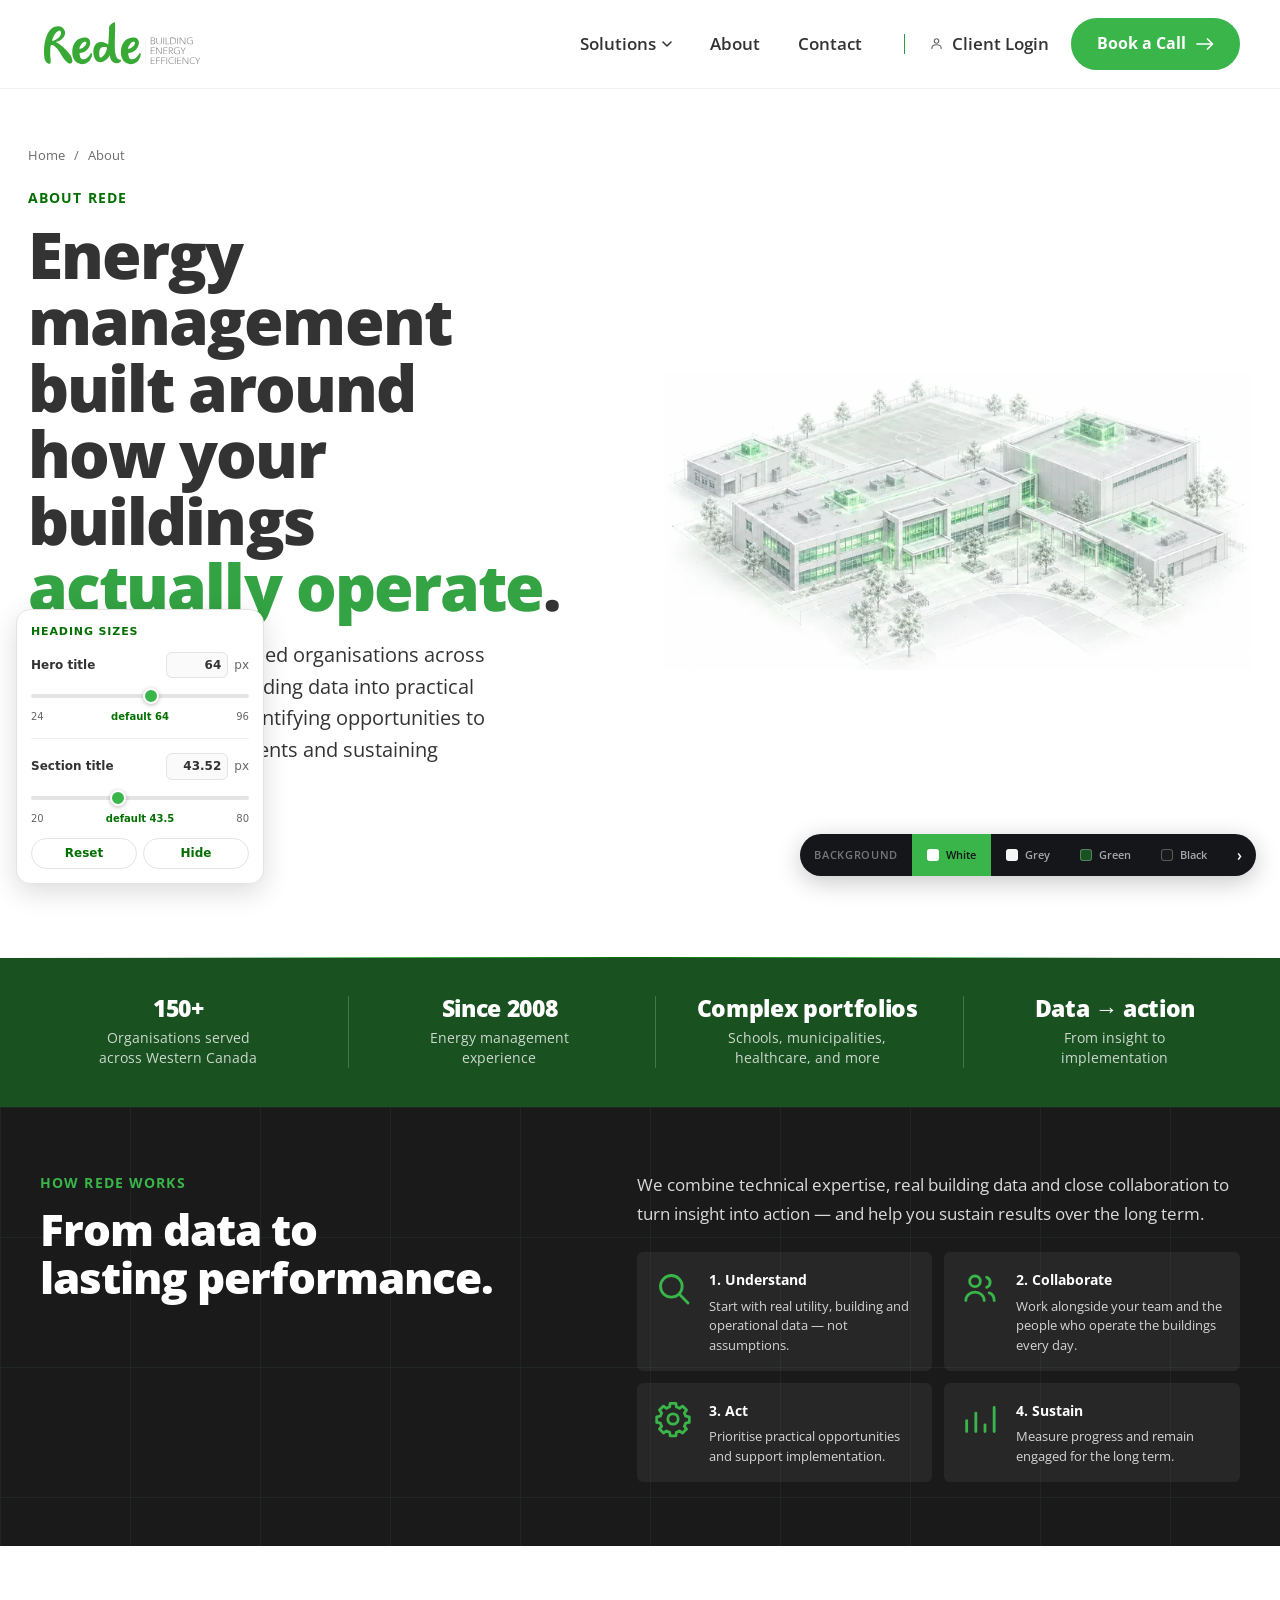
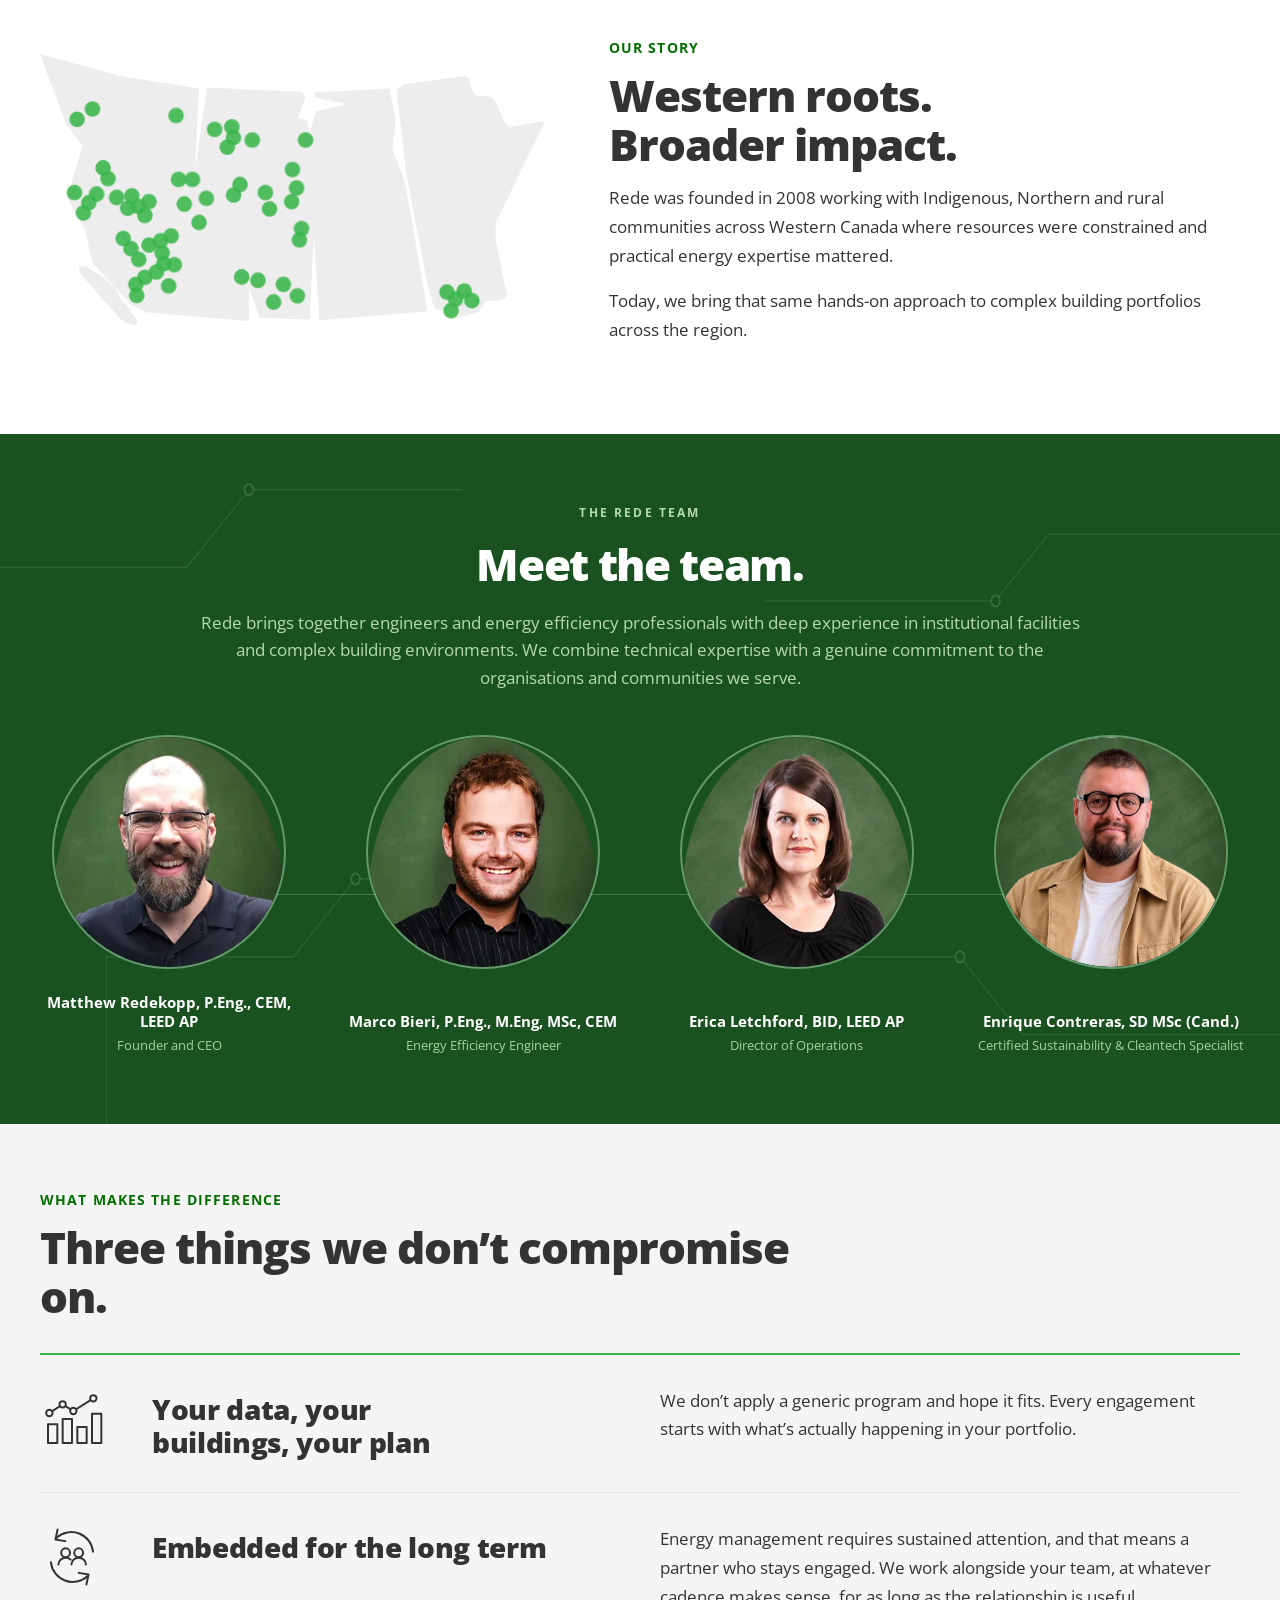
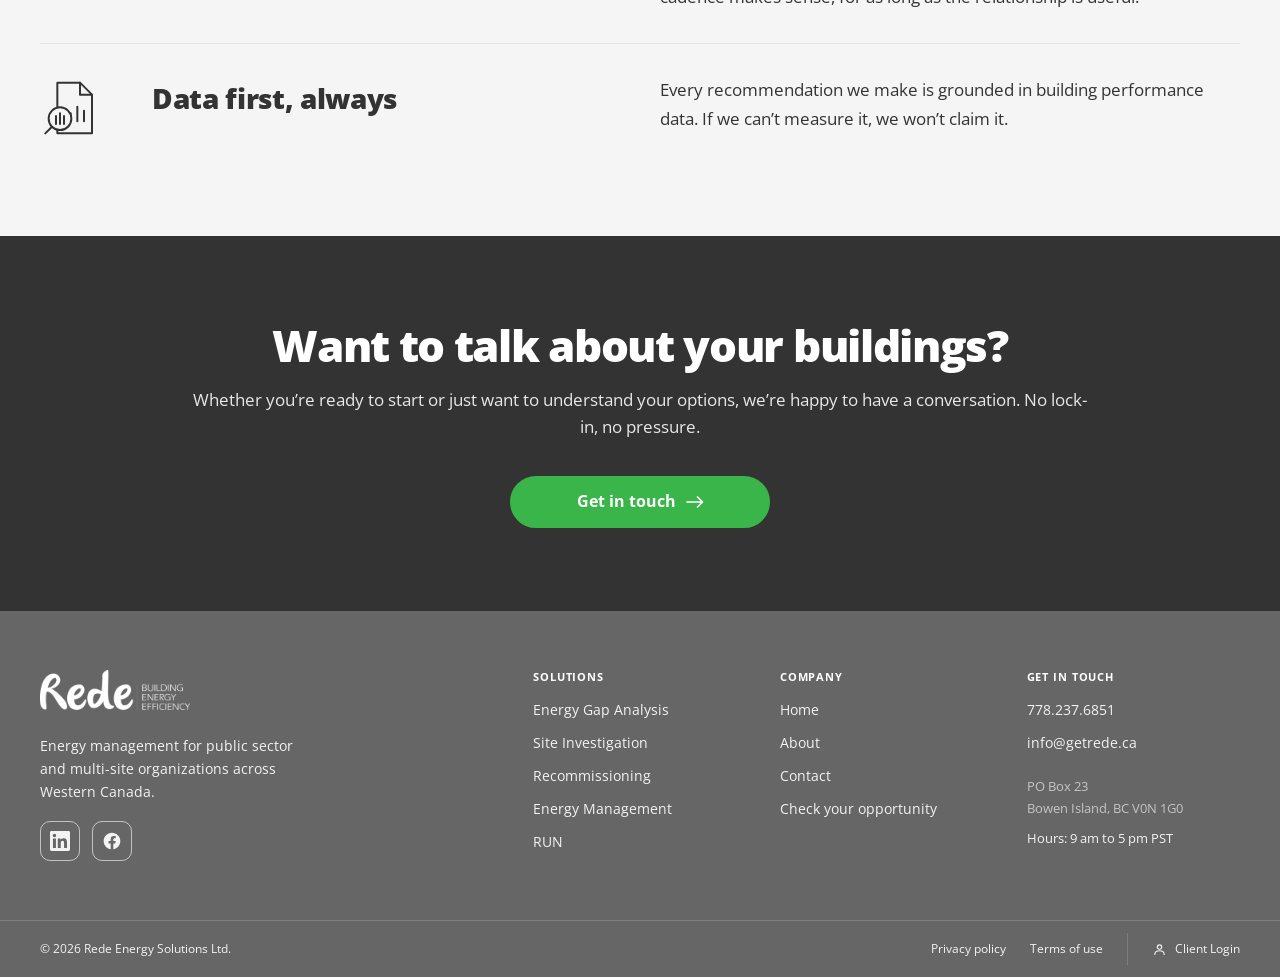
==== about.html @ a6e12513 "About: el copy de "Our story" Al mover la seccion se quedo con el texto viejo, y ahi seguia el lengu" ====
<!DOCTYPE html>
<html lang="en-CA">
<head>
<meta charset="UTF-8">
<meta name="viewport" content="width=device-width, initial-scale=1.0">
<title>About Rede | Rede Energy Solutions</title>
<meta name="description" content="Rede has been reducing building energy costs for public-sector and multi-site organisations across Western Canada since 2008.">

<!-- Maqueta de trabajo interna. No debe indexarse. -->
<meta name="robots" content="noindex, nofollow">

<link rel="preconnect" href="https://fonts.googleapis.com">
<link rel="preconnect" href="https://fonts.gstatic.com" crossorigin>
<link href="https://fonts.googleapis.com/css2?family=Open+Sans:wght@400;600;700;800&display=swap" rel="stylesheet">

<link rel="stylesheet" href="css/tokens.css">
<link rel="stylesheet" href="css/style.css">
<link rel="stylesheet" href="css/d2.css">
<link rel="stylesheet" href="css/d2-variantes.css">
<link rel="stylesheet" href="css/v1.css">
<!-- d2-ega.css: el hero se copia de Energy Gap Analysis y sus reglas
     viven ahi. Sin esta hoja el marcado no tiene un solo estilo. -->
<link rel="stylesheet" href="css/d2-ega.css">
<link rel="stylesheet" href="css/d2-about.css">
<!-- PRUEBA DE FONDO (16/9/2026) -- temporal, se retira al elegir -->
<link rel="stylesheet" href="css/prueba-fondos.css">
<!-- Regulador de tamano de titulares: herramienta de trabajo -->
<link rel="stylesheet" href="css/ajuste-titulos.css">
</head>
<body class="d2">

<header class="header" id="header">
  <div class="header__inner">

    <a href="index.html" class="header__logo" aria-label="Rede Energy Solutions, home">
      <img src="assets/Rede-logo.svg" alt="Rede, Building Energy Efficiency" width="360" height="108">
    </a>

    <nav class="nav" aria-label="Main">
      <ul class="nav__list">
        <li class="nav__item nav__item--has-drop">
          <button class="nav__link nav__toggle" aria-expanded="false" aria-controls="drop-solutions">
            Solutions
            <svg class="nav__caret" width="10" height="6" viewBox="0 0 10 6" aria-hidden="true">
              <path d="M1 1l4 4 4-4" fill="none" stroke="currentColor" stroke-width="1.6" stroke-linecap="round" stroke-linejoin="round"></path>
            </svg>
          </button>
          <div class="nav__drop" id="drop-solutions" hidden="">

            <ul class="nav__drop__lista">
              <li>
                <a href="energy-gap-analysis.html" data-mega-img="assets/img/banners/senal-1.jpg" data-mega-cif="9.5%" data-mega-txt="average historical cost reduction for schools.">
                  <span class="nav__drop__icono" aria-hidden="true">
                    <!-- Lupa sobre grafico: el diagnostico -->
                    <svg width="22" height="22" viewBox="0 0 24 24" fill="none">
                      <circle cx="10.5" cy="10.5" r="6.5" stroke="currentColor" stroke-width="1.8"></circle>
                      <path d="M15.5 15.5L21 21" stroke="currentColor" stroke-width="1.8" stroke-linecap="round"></path>
                      <path d="M8 11.5v2M10.5 8.5v5M13 10v3.5" stroke="currentColor" stroke-width="1.6" stroke-linecap="round"></path>
                    </svg>
                  </span>
                  <span>Energy Gap Analysis<small>Affordable one-time diagnostic</small></span>
                </a>
              </li>

              <li>
                <a href="run.html" data-mega-img="assets/img/banners/consumo-descendente.jpg" data-mega-cif="$2.94M" data-mega-txt="identified for one Western Canadian school district.">
                  <span class="nav__drop__icono" aria-hidden="true">
                    <!-- Panel de control: la plataforma -->
                    <svg width="22" height="22" viewBox="0 0 24 24" fill="none">
                      <rect x="3" y="4" width="18" height="16" rx="2" stroke="currentColor" stroke-width="1.8"></rect>
                      <path d="M3 9h18" stroke="currentColor" stroke-width="1.8"></path>
                      <path d="M7 13v3M11 12v4M15 14v2" stroke="currentColor" stroke-width="1.8" stroke-linecap="round"></path>
                    </svg>
                  </span>
                  <span>RUN<small>Utility management platform</small></span>
                </a>
              </li>

              <li>
                <a href="recommissioning.html" data-mega-img="assets/img/banners/esquema-mecanico.jpg" data-mega-cif="1.8 yrs" data-mega-txt="average simple payback across school projects.">
                  <span class="nav__drop__icono" aria-hidden="true">
                    <!-- Llave inglesa: el ajuste de la instalacion.
                         Un solo trazo cerrado: boca abierta arriba y mango en
                         diagonal. El anterior llevaba un fragmento suelto que
                         se leia como un trazo roto. -->
                    <svg width="22" height="22" viewBox="0 0 24 24" fill="none">
                      <path d="M15.6 3.4a5 5 0 00-4.9 8.3l-6.4 6.4a1.9 1.9 0 002.6 2.6l6.4-6.4a5 5 0 008.3-4.9l-3.1 3.1-3.4-.6-.6-3.4 3.1-3.1z" stroke="currentColor" stroke-width="1.7" stroke-linejoin="round"></path>
                    </svg>
                  </span>
                  <span>Recommissioning<small>Project-based service</small></span>
                </a>
              </li>

              <li>
                <a href="energy-management.html" data-mega-img="assets/img/banners/senal-3.jpg" data-mega-cif="2008" data-mega-txt="working with public sector portfolios since.">
                  <span class="nav__drop__icono" aria-hidden="true">
                    <!-- Ciclo continuo: el programa que no termina.
                         Puntas en V tangentes al arco. Las anteriores eran
                         escuadras y no se leian como flecha. -->
                    <svg width="22" height="22" viewBox="0 0 24 24" fill="none">
                      <path d="M20.5 12a8.5 8.5 0 01-14.6 5.9" stroke="currentColor" stroke-width="1.7" stroke-linecap="round"></path>
                      <path d="M3.5 12a8.5 8.5 0 0114.6-5.9" stroke="currentColor" stroke-width="1.7" stroke-linecap="round"></path>
                      <path d="M9.4 18.4L5.9 17.9l-.5 3.5" stroke="currentColor" stroke-width="1.7" stroke-linecap="round" stroke-linejoin="round"></path>
                      <path d="M14.6 5.6l3.5.5.5-3.5" stroke="currentColor" stroke-width="1.7" stroke-linecap="round" stroke-linejoin="round"></path>
                    </svg>
                  </span>
                  <span>Energy Management<small>Full-service program</small></span>
                </a>
              </li>
            </ul>

            <!-- El destacado: en la referencia es una imagen suelta. Aqui la
                 imagen va de fondo y encima el dato que Rede tiene que contar. -->
            <div class="nav__drop__destacado">
              <picture><source srcset="assets/img/banners/esquema-mecanico.webp" type="image/webp"><img src="assets/img/banners/esquema-mecanico.jpg" alt="" aria-hidden="true" decoding="async" data-mega-destino=""></picture>
              <p class="nav__drop__cifra" data-mega-cifra="">$2.94M</p>
              <p class="nav__drop__texto" data-mega-texto="">
                identified for one Western Canadian school district.
              </p>
              <a href="index.html#calculator" class="nav__drop__enlace">
                Check your opportunity
                <svg width="18" height="12" viewBox="0 0 18 12" aria-hidden="true">
                  <path d="M11.5 1L16.5 6L11.5 11M16 6H1" fill="none" stroke="currentColor" stroke-width="1.8" stroke-linecap="round" stroke-linejoin="round"></path>
                </svg>
              </a>
            </div>

          </div>
        </li>
        <li class="nav__item"><a class="nav__link" href="about.html">About</a></li>
        <li class="nav__item"><a class="nav__link" href="contact.html">Contact</a></li>
      </ul>
    </nav>

    <div class="header__actions">
      <a href="client-login.html" class="d2-btn d2-btn--linea header__login-btn">
        <svg width="15" height="15" viewBox="0 0 24 24" fill="none" aria-hidden="true">
          <circle cx="12" cy="8" r="3.5" stroke="currentColor" stroke-width="1.8"></circle>
          <path d="M4.5 20c0-3.6 3.4-6 7.5-6s7.5 2.4 7.5 6" stroke="currentColor" stroke-width="1.8" stroke-linecap="round"></path>
        </svg>
        Client Login
      </a>
      <a href="contact.html" class="d2-btn d2-btn--solido">
        Book a Call
        <svg width="18" height="12" viewBox="0 0 18 12" aria-hidden="true">
          <path d="M11.5 1L16.5 6L11.5 11M16 6H1" fill="none" stroke="currentColor" stroke-width="1.7" stroke-linecap="round" stroke-linejoin="round"></path>
        </svg>
      </a>
    </div>

    <button class="burger" aria-label="Open menu" aria-expanded="false" aria-controls="mobile-menu">
      <span></span><span></span><span></span>
    </button>
  </div>

    <!-- El velo: atenua la pagina y es la zona de cierre al tocar fuera. -->
  <div class="menu-velo" id="menu-velo" hidden=""></div>

  <div class="mobile-menu" id="mobile-menu" hidden=""><div class="mobile-menu__cabecera"><a href="index.html" class="mobile-menu__logo" aria-label="Rede Energy Solutions, home">
      <img src="assets/Rede-logo.svg" alt="Rede, Building Energy Efficiency" width="360" height="108">
    </a><button type="button" class="mobile-menu__cerrar" aria-label="Close menu"><svg width="20" height="20" viewBox="0 0 24 24" fill="none" aria-hidden="true"><path d="M5 5l14 14M19 5L5 19" stroke="currentColor" stroke-width="1.9" stroke-linecap="round"></path></svg></button></div>

    <!-- El panel tapa el header entero, asi que la marca se repite aqui: sin
         ella el menu abierto no dice de quien es. -->
    

    <nav aria-label="Mobile">

      <p class="mobile-menu__rotulo">Solutions</p>
      <div class="mobile-menu__sub">
        <a href="energy-gap-analysis.html">
          <span class="mobile-menu__icono" aria-hidden="true">
            <svg width="22" height="22" viewBox="0 0 24 24" fill="none">
              <circle cx="10.5" cy="10.5" r="6.5" stroke="currentColor" stroke-width="1.8"></circle>
              <path d="M15.5 15.5L21 21" stroke="currentColor" stroke-width="1.8" stroke-linecap="round"></path>
              <path d="M8 11.5v2M10.5 8.5v5M13 10v3.5" stroke="currentColor" stroke-width="1.6" stroke-linecap="round"></path>
              </svg>
          </span>
          <span>Energy Gap Analysis<small>Affordable one-time diagnostic</small></span>
        </a>
        <a href="run.html">
          <span class="mobile-menu__icono" aria-hidden="true">
            <svg width="22" height="22" viewBox="0 0 24 24" fill="none">
              <rect x="3" y="4" width="18" height="16" rx="2" stroke="currentColor" stroke-width="1.8"></rect>
              <path d="M3 9h18" stroke="currentColor" stroke-width="1.8"></path>
              <path d="M7 13v3M11 12v4M15 14v2" stroke="currentColor" stroke-width="1.8" stroke-linecap="round"></path>
              </svg>
          </span>
          <span>RUN<small>Utility management platform</small></span>
        </a>
        <a href="recommissioning.html">
          <span class="mobile-menu__icono" aria-hidden="true">
            <svg width="22" height="22" viewBox="0 0 24 24" fill="none">
              <path d="M15.6 3.4a5 5 0 00-4.9 8.3l-6.4 6.4a1.9 1.9 0 002.6 2.6l6.4-6.4a5 5 0 008.3-4.9l-3.1 3.1-3.4-.6-.6-3.4 3.1-3.1z" stroke="currentColor" stroke-width="1.7" stroke-linejoin="round"></path>
              </svg>
          </span>
          <span>Recommissioning<small>Project-based service</small></span>
        </a>
        <a href="energy-management.html">
          <span class="mobile-menu__icono" aria-hidden="true">
            <svg width="22" height="22" viewBox="0 0 24 24" fill="none">
              <path d="M20.5 12a8.5 8.5 0 01-14.6 5.9" stroke="currentColor" stroke-width="1.7" stroke-linecap="round"></path>
              <path d="M3.5 12a8.5 8.5 0 0114.6-5.9" stroke="currentColor" stroke-width="1.7" stroke-linecap="round"></path>
              <path d="M9.4 18.4L5.9 17.9l-.5 3.5" stroke="currentColor" stroke-width="1.7" stroke-linecap="round" stroke-linejoin="round"></path>
              <path d="M14.6 5.6l3.5.5.5-3.5" stroke="currentColor" stroke-width="1.7" stroke-linecap="round" stroke-linejoin="round"></path>
              </svg>
          </span>
          <span>Energy Management<small>Full-service program</small></span>
        </a>
      </div>

      <a href="about.html" class="mobile-menu__raiz">About</a>
      <a href="contact.html" class="mobile-menu__raiz">Contact</a>
      <a href="client-login.html" class="mobile-menu__raiz">Client Login</a>
    </nav>

    <a href="contact.html" class="btn btn--primary btn--block">Book a Call</a>
  </div>
</header>
<main id="contenido">
<section class="d2-ega-hero ab-hero d2-entra" data-comp-rol="hero" aria-labelledby="ab-hero-t">
    <div class="d2-ega-hero__inner">

      <div class="d2-ega-hero__copy">
        <!-- Migas: Home y no Solutions, porque About no es una solucion.
             Mismo marcado que las cuatro paginas de solucion, para que
             el usuario encuentre el rastro en el mismo sitio en todas.

             El ultimo escalon es <span aria-current="page"> y no un
             enlace: enlazar a la pagina en la que ya estas no lleva a
             ninguna parte y un lector de pantalla lo anuncia igual. -->
        <nav class="d2-ega-hero__migas" aria-label="Breadcrumb">
          <a href="index.html">Home</a>
          <span aria-hidden="true">/</span>
          <span aria-current="page">About</span>
        </nav>

        <p class="eyebrow">About Rede</p>
        <h1 class="d2-ega-hero__titulo" id="ab-hero-t">
            Energy management built around how your buildings
            <span class="acento">actually operate</span>.
          </h1>
          <p class="d2-ega-hero__lead">
            Since 2008, Rede has helped organisations across Western Canada turn
            building data into practical energy action &mdash; from identifying
            opportunities to implementing improvements and sustaining performance.
          </p>

          <!-- Los tres datos, y de donde sale cada uno (15/9/2026)

               150+ organisations . bio de Matthew en el copy oficial, y
                                    tambien en getrede.ca: "over 150
                                    schools and organizations".
               59 communities ..... contados sobre el mapa "Our
                                    Communities" del propio cliente, el
                                    mismo que se replica mas abajo.
               Across Canada ...... sustituye a "Western Canada", que
                                    acotaba de mas: el sitio ya nombra BC,
                                    Alberta, Saskatchewan, Manitoba y Yukon.

               EL 2008 SE FUE DE AQUI: repetia el titular de al lado
               --"We've been doing this since 2008"--, que ya lo dice con
               mas fuerza. Dos veces el mismo numero en la misma pantalla
               resta en vez de sumar.

               Nada inventado: "400 buildings" se busco el 15/9/2026 en el
               copy del cliente, en getrede.ca y en getrede.ca/about, y no
               aparece en ninguno de los tres.

               Van aqui porque el hero se veia vacio con solo dos lineas, y
               porque las firmas canadienses que sirven de referencia ponen
               ano de fundacion y tamano en el primer parrafo. -->
          <div class="d2-ega-hero__acciones">
            <a class="d2-btn d2-btn--solido" href="contact.html">
              Talk to our team
              <svg width="18" height="12" viewBox="0 0 18 12" aria-hidden="true">
                <path d="M11.5 1L16.5 6L11.5 11M16 6H1" fill="none" stroke="currentColor"
                      stroke-width="1.7" stroke-linecap="round" stroke-linejoin="round"/></svg>
            </a>
          </div>

        

        
      </div>

      <div class="d2-ega-hero__arte">
        <picture>
          <!-- EL CAMPUS, EN DOS TAMANOS

               Sustituye a la isometrica generica que estaba aqui, que
               ademas es la misma que usa Energy Gap Analysis. Esta es un
               campus escolar, que es de lo que habla el copy.

               Dos versiones porque lo util cambia con el ancho:

                 escritorio  1209px, el mismo ancho que la imagen que
                             sustituye, asi la maqueta no se mueve.

                 movil       760px, y la escena ENTERA, no un recorte:
                             aqui el conjunto es el mensaje --un campus,
                             no un edificio-- y ampliar un trozo lo
                             perderia. Pesa 33 KB en vez de 85.

               El <img> lleva la de movil, que es el respaldo si el
               navegador no entiende <picture>: mejor caer en la ligera.

               Recortada del original, que traia 159px de blanco arriba y
               185 abajo: quitandolos el edificio ocupa el mismo hueco a
               mayor tamano. -->
          <source media="(min-width: 901px)"
                  srcset="assets/img/about/about-campus.webp"
                  width="1209" height="613">
          <img src="assets/img/about/about-campus-movil.webp"
               alt="Isometric view of a school campus: several buildings with mechanical rooms, rooftop units and lit interiors highlighted in green."
               width="760" height="385" decoding="async">
        </picture>
      </div>

    </div>
  </section>

  <!-- ==========================================================================
       LA BANDA DE DATOS, FUERA DEL HERO (11/10/2026)

       Antes eran tres datos dentro de la columna de texto, en letra
       pequena y compitiendo con el lead. El wireframe del cliente los
       saca a una banda propia a todo el ancho, con cuatro columnas.

       Cambia tambien QUE dice. El brief: "Multi-site portfolios no es
       realmente una especialidad". Los cuatro nuevos son capacidad,
       trayectoria, alcance y metodo.
       ========================================================================== -->
  <section class="ab-datos" aria-label="Rede in numbers">
    <div class="ab-datos__inner">
      <div class="ab-dato">
        <p class="ab-dato__cifra">150+</p>
        <p class="ab-dato__eti">Organisations served<br>across Western Canada</p>
      </div>
      <div class="ab-dato">
        <p class="ab-dato__cifra">Since 2008</p>
        <p class="ab-dato__eti">Energy management<br>experience</p>
      </div>
      <div class="ab-dato">
        <p class="ab-dato__cifra">Complex portfolios</p>
        <p class="ab-dato__eti">Schools, municipalities,<br>healthcare, and more</p>
      </div>
      <div class="ab-dato">
        <p class="ab-dato__cifra">Data &rarr; action</p>
        <p class="ab-dato__eti">From insight to<br>implementation</p>
      </div>
    </div>
  </section>

<!-- ==========================================================================
     MORE THAN ENGINEERS

     Seccion propia y no fundida con el equipo: el copy del cliente las trae
     separadas, y hacen cosas distintas. Esta dice QUE SOMOS; la del equipo
     dice QUIENES SOMOS.

     Los cuatro oficios van en lista y no en el parrafo: el copy dice
     "somos ingenieros, pero no solo eso", y una lista lo ENSENA en vez de
     repetirlo.
     ========================================================================== -->
<section class="ab-mas d2-entra" aria-labelledby="ab-mas-t">
  <div class="ab-mas__inner">

    <div>
      <p class="eyebrow">How Rede works</p>
      <h2 class="ab-mas__titulo" id="ab-mas-t">From data to lasting performance.</h2>
    </div>

    <div class="ab-mas__texto">
      <p>
        We combine technical expertise, real building data and close collaboration
        to turn insight into action &mdash; and help you sustain results over the
        long term.
      </p>

      <ul class="ab-oficios ab-oficios--pasos">
        <li>
          <svg width="40" height="40" viewBox="0 0 24 24" fill="none" aria-hidden="true">
            <circle cx="11" cy="11" r="6.5" stroke="currentColor" stroke-width="1.7"/><path d="M15.8 15.8L21 21" stroke="currentColor" stroke-width="1.7" stroke-linecap="round"/>
          </svg>
          <span class="ab-paso__cuerpo">
            <span class="ab-paso__nombre">1. Understand</span>
            <span class="ab-paso__desc">Start with real utility, building and operational data &mdash; not assumptions.</span>
          </span>
        </li>
        <li>
          <svg width="40" height="40" viewBox="0 0 24 24" fill="none" aria-hidden="true">
            <circle cx="9" cy="8" r="3.2" stroke="currentColor" stroke-width="1.7"/><path d="M3.5 19.5c0-3 2.5-5 5.5-5s5.5 2 5.5 5" stroke="currentColor" stroke-width="1.7" stroke-linecap="round"/><path d="M16 5.6a3.2 3.2 0 0 1 0 6M17.5 14.9c1.9.6 3 2.4 3 4.6" stroke="currentColor" stroke-width="1.7" stroke-linecap="round"/>
          </svg>
          <span class="ab-paso__cuerpo">
            <span class="ab-paso__nombre">2. Collaborate</span>
            <span class="ab-paso__desc">Work alongside your team and the people who operate the buildings every day.</span>
          </span>
        </li>
        <li>
          <svg width="40" height="40" viewBox="0 0 24 24" fill="none" aria-hidden="true">
            <path d="M10.3 2.6h3.4l.35 2.2a7.6 7.6 0 0 1 1.85.77l1.8-1.3 2.4 2.4-1.3 1.8c.33.58.59 1.2.77 1.85l2.2.35v3.4l-2.2.35a7.6 7.6 0 0 1-.77 1.85l1.3 1.8-2.4 2.4-1.8-1.3a7.6 7.6 0 0 1-1.85.77l-.35 2.2h-3.4l-.35-2.2a7.6 7.6 0 0 1-1.85-.77l-1.8 1.3-2.4-2.4 1.3-1.8a7.6 7.6 0 0 1-.77-1.85l-2.2-.35v-3.4l2.2-.35c.18-.65.44-1.27.77-1.85l-1.3-1.8 2.4-2.4 1.8 1.3c.58-.33 1.2-.59 1.85-.77l.35-2.2z" stroke="currentColor" stroke-width="1.7" stroke-linejoin="round"/><circle cx="12" cy="12" r="3.1" stroke="currentColor" stroke-width="1.7"/>
          </svg>
          <span class="ab-paso__cuerpo">
            <span class="ab-paso__nombre">3. Act</span>
            <span class="ab-paso__desc">Prioritise practical opportunities and support implementation.</span>
          </span>
        </li>
        <li>
          <svg width="40" height="40" viewBox="0 0 24 24" fill="none" aria-hidden="true">
            <path d="M4 19.5V13M9.5 19.5V8.5M15 19.5v-4M20.5 19.5V5" stroke="currentColor" stroke-width="1.7" stroke-linecap="round"/>
          </svg>
          <span class="ab-paso__cuerpo">
            <span class="ab-paso__nombre">4. Sustain</span>
            <span class="ab-paso__desc">Measure progress and remain engaged for the long term.</span>
          </span>
        </li>
      </ul>
    </div>

  </div>
</section>

<!-- WHO WE ARE

     El mapa a la izquierda y el texto a la derecha. Se probaron las dos
     orientaciones --esta y la inversa-- y el cliente eligio esta el
     16/9/2026. La otra se retiro.

     La clase --espejo se conserva: es la que invierte el orden de las dos
     columnas y la que lleva el reparto 1fr / 1.25fr, mas ancho para el
     texto que para el mapa. -->
<section class="ab-origen ab-origen--espejo d2-entra" aria-labelledby="ab-origen-esp-t">
  <div class="ab-origen__inner">

    <div class="ab-origen__texto">
      <p class="eyebrow">Our story</p>
      <h2 class="ab-origen__titulo" id="ab-origen-esp-t">Western roots. Broader impact.</h2>
      <p>
        Rede was founded in 2008 working with Indigenous, Northern and rural
        communities across Western Canada where resources were constrained and
        practical energy expertise mattered.
      </p>
      <p>
        Today, we bring that same hands-on approach to complex building portfolios
        across the region.
      </p>
    </div>

    <div class="ab-origen__arte">
      <!-- EL MAPA DE COMUNIDADES

           Replica del mapa "Our Communities" del cliente: las mismas tres
           siluetas y los mismos 59 emplazamientos, medidos sobre su imagen
           --no colocados a ojo ni inventados--.

           COMO SE SACARON LOS PUNTOS

           Se detecto el verde de la imagen y se separaron los discos
           pegados por transformada de distancia. El control es el area:
           59 puntos explican la mancha verde, y eso es lo que hay. Donde
           dos circulos se solapan casi por completo la referencia tampoco
           deja distinguirlos, asi que ahi el numero es el del original.

           NO LLEVAN NOMBRE A PROPOSITO

           El cliente no ha pasado la lista de comunidades. Poner topónimos
           inventados junto a una silueta real haria pasar por dato algo
           que no lo es, asi que los puntos son posiciones y nada mas.

           SIN HOVER, COMO SE PIDIO

           No hay tarjeta ni tooltip: los puntos solo laten. El pulso va
           escalonado de oeste a este --el orden en que Rede crecio-- y
           cada uno lleva su propio factor de velocidad, para que respire
           en vez de parpadear a compas.

           aria-hidden y no role="img": al lado vive el texto que cuenta lo
           mismo, y un lector de pantalla no gana nada oyendo "59 puntos". -->
      <svg class="ab-mapa" viewBox="0 0 1000 539" fill="none" aria-hidden="true">
        <path class="ab-mapa__tierra" d="M0.0 0.0L51.9 139.6L84.4 181.8L53.6 284.1L89.3 349.0L103.9 414.0L180.2 496.8L211.0 511.4L414.0 529.2L414.0 462.7L435.1 522.7L534.1 526.0L542.2 360.4L553.6 527.6L767.9 509.7L722.4 251.6L698.1 188.3L704.5 128.2L691.6 68.2L545.5 76.3L543.8 86.0L608.8 99.0L547.1 113.6L534.1 154.2L529.2 131.5L511.4 125.0L526.0 86.0L517.9 74.7L331.2 66.6L306.8 230.5L314.9 68.2L159.1 43.8Z"/>
        <path class="ab-mapa__tierra" d="M840.9 43.8L720.8 60.1L706.2 71.4L725.6 238.6L769.5 465.9L780.8 501.6L790.6 508.1L798.7 506.5L808.4 521.1L821.4 524.4L868.5 511.4L883.1 490.3L915.6 487.0L925.3 478.9L902.6 368.5L902.6 334.4L998.4 138.0L996.8 133.1L930.2 144.5L920.5 134.7L901.0 92.5L891.2 84.4L865.3 82.8L855.5 71.4L849.0 47.1Z"/>
        <path class="ab-mapa__tierra" d="M77.9 420.5L77.9 431.8L86.0 441.6L86.0 443.2L97.4 454.5L97.4 456.2L108.8 467.5L108.8 469.2L120.1 480.5L120.1 482.1L131.5 493.5L131.5 495.1L151.0 514.6L151.0 516.2L164.0 529.2L165.6 529.2L168.8 532.5L173.7 532.5L185.1 537.3L189.9 537.3L193.2 532.5L191.6 526.0L188.3 522.7L185.1 516.2L178.6 509.7L178.6 506.5L170.5 496.8L170.5 495.1L157.5 482.1L154.2 475.6L154.2 472.4L151.0 469.2L149.4 464.3L125.0 441.6L120.1 439.9L112.0 433.4L107.1 431.8L90.9 420.5Z"/>
      <circle class="ab-mapa__sitio" cx="241.9" cy="393.7" r="15.4" style="--i:23;--f:1.01"/>
      <circle class="ab-mapa__sitio" cx="194.8" cy="301.9" r="15.4" style="--i:15;--f:0.93"/>
      <circle class="ab-mapa__sitio" cx="823.1" cy="485.4" r="15.4" style="--i:56;--f:1.18"/>
      <circle class="ab-mapa__sitio" cx="112.0" cy="277.6" r="15.4" style="--i:5;--f:0.89"/>
      <circle class="ab-mapa__sitio" cx="274.4" cy="248.4" r="15.4" style="--i:29;--f:1.12"/>
      <circle class="ab-mapa__sitio" cx="301.9" cy="248.4" r="15.4" style="--i:31;--f:1.03"/>
      <circle class="ab-mapa__sitio" cx="383.1" cy="165.6" r="15.4" style="--i:37;--f:0.88"/>
      <circle class="ab-mapa__sitio" cx="207.8" cy="442.4" r="15.4" style="--i:18;--f:1.10"/>
      <circle class="ab-mapa__sitio" cx="191.6" cy="478.1" r="15.4" style="--i:14;--f:0.87"/>
      <circle class="ab-mapa__sitio" cx="134.7" cy="246.8" r="15.4" style="--i:7;--f:1.07"/>
      <circle class="ab-mapa__sitio" cx="420.5" cy="170.5" r="15.4" style="--i:41;--f:0.88"/>
      <circle class="ab-mapa__sitio" cx="508.1" cy="265.4" r="15.4" style="--i:49;--f:0.90"/>
      <circle class="ab-mapa__sitio" cx="181.8" cy="280.8" r="15.4" style="--i:12;--f:1.06"/>
      <circle class="ab-mapa__sitio" cx="329.5" cy="285.7" r="15.4" style="--i:33;--f:1.26"/>
      <circle class="ab-mapa__sitio" cx="517.9" cy="345.8" r="15.4" style="--i:52;--f:0.91"/>
      <circle class="ab-mapa__sitio" cx="215.9" cy="378.2" r="15.4" style="--i:20;--f:0.96"/>
      <circle class="ab-mapa__sitio" cx="266.2" cy="417.2" r="15.4" style="--i:27;--f:1.16"/>
      <circle class="ab-mapa__sitio" cx="399.4" cy="441.6" r="15.4" style="--i:40;--f:1.32"/>
      <circle class="ab-mapa__sitio" cx="269.5" cy="121.8" r="15.4" style="--i:28;--f:1.14"/>
      <circle class="ab-mapa__sitio" cx="345.8" cy="149.4" r="15.4" style="--i:34;--f:1.05"/>
      <circle class="ab-mapa__sitio" cx="125.0" cy="225.6" r="15.4" style="--i:6;--f:1.34"/>
      <circle class="ab-mapa__sitio" cx="446.4" cy="274.4" r="15.4" style="--i:43;--f:0.87"/>
      <circle class="ab-mapa__sitio" cx="383.4" cy="279.2" r="15.4" style="--i:38;--f:1.28"/>
      <circle class="ab-mapa__sitio" cx="164.8" cy="365.3" r="15.4" style="--i:9;--f:0.99"/>
      <circle class="ab-mapa__sitio" cx="431.8" cy="448.1" r="15.4" style="--i:42;--f:0.92"/>
      <circle class="ab-mapa__sitio" cx="254.9" cy="459.4" r="15.4" style="--i:25;--f:0.91"/>
      <circle class="ab-mapa__sitio" cx="73.5" cy="129.4" r="15.4" style="--i:1;--f:1.00"/>
      <circle class="ab-mapa__sitio" cx="500.0" cy="228.9" r="15.4" style="--i:48;--f:1.26"/>
      <circle class="ab-mapa__sitio" cx="68.2" cy="274.4" r="15.4" style="--i:0;--f:0.94"/>
      <circle class="ab-mapa__sitio" cx="285.7" cy="297.1" r="15.4" style="--i:30;--f:1.14"/>
      <circle class="ab-mapa__sitio" cx="454.5" cy="306.8" r="15.4" style="--i:44;--f:1.17"/>
      <circle class="ab-mapa__sitio" cx="86.0" cy="314.9" r="15.4" style="--i:2;--f:1.04"/>
      <circle class="ab-mapa__sitio" cx="314.9" cy="333.6" r="15.4" style="--i:32;--f:1.12"/>
      <circle class="ab-mapa__sitio" cx="195.6" cy="406.7" r="15.4" style="--i:16;--f:0.88"/>
      <circle class="ab-mapa__sitio" cx="482.1" cy="456.2" r="15.4" style="--i:46;--f:0.88"/>
      <circle class="ab-mapa__sitio" cx="462.7" cy="491.1" r="15.4" style="--i:45;--f:0.95"/>
      <circle class="ab-mapa__sitio" cx="103.9" cy="108.8" r="15.4" style="--i:4;--f:1.19"/>
      <circle class="ab-mapa__sitio" cx="526.0" cy="170.5" r="15.4" style="--i:53;--f:1.06"/>
      <circle class="ab-mapa__sitio" cx="370.9" cy="184.3" r="15.4" style="--i:35;--f:1.01"/>
      <circle class="ab-mapa__sitio" cx="151.8" cy="284.1" r="15.4" style="--i:8;--f:1.14"/>
      <circle class="ab-mapa__sitio" cx="180.2" cy="385.6" r="15.4" style="--i:11;--f:1.08"/>
      <circle class="ab-mapa__sitio" cx="509.7" cy="478.9" r="15.4" style="--i:50;--f:1.00"/>
      <circle class="ab-mapa__sitio" cx="259.7" cy="360.4" r="15.4" style="--i:26;--f:1.25"/>
      <circle class="ab-mapa__sitio" cx="840.1" cy="469.2" r="15.4" style="--i:57;--f:1.20"/>
      <circle class="ab-mapa__sitio" cx="498.4" cy="292.2" r="15.4" style="--i:47;--f:0.97"/>
      <circle class="ab-mapa__sitio" cx="230.5" cy="431.8" r="15.4" style="--i:21;--f:1.14"/>
      <circle class="ab-mapa__sitio" cx="855.5" cy="488.6" r="15.4" style="--i:58;--f:1.11"/>
      <circle class="ab-mapa__sitio" cx="379.9" cy="144.5" r="15.4" style="--i:36;--f:1.29"/>
      <circle class="ab-mapa__sitio" cx="396.1" cy="258.6" r="15.4" style="--i:39;--f:1.21"/>
      <circle class="ab-mapa__sitio" cx="96.6" cy="294.6" r="15.4" style="--i:3;--f:0.99"/>
      <circle class="ab-mapa__sitio" cx="215.9" cy="292.2" r="15.4" style="--i:19;--f:1.34"/>
      <circle class="ab-mapa__sitio" cx="173.7" cy="305.2" r="15.4" style="--i:10;--f:0.91"/>
      <circle class="ab-mapa__sitio" cx="207.8" cy="319.8" r="15.4" style="--i:17;--f:1.06"/>
      <circle class="ab-mapa__sitio" cx="513.8" cy="368.5" r="15.4" style="--i:51;--f:1.23"/>
      <circle class="ab-mapa__sitio" cx="238.6" cy="370.1" r="15.4" style="--i:22;--f:0.93"/>
      <circle class="ab-mapa__sitio" cx="245.1" cy="415.6" r="15.4" style="--i:24;--f:1.09"/>
      <circle class="ab-mapa__sitio" cx="189.9" cy="456.2" r="15.4" style="--i:13;--f:0.87"/>
      <circle class="ab-mapa__sitio" cx="806.0" cy="471.6" r="15.4" style="--i:54;--f:1.18"/>
      <circle class="ab-mapa__sitio" cx="814.1" cy="508.1" r="15.4" style="--i:55;--f:1.23"/>
      </svg>
    </div>

  </div>
</section>
<section class="d2-equipo-banda" aria-labelledby="eq-banda-titulo">

      <!-- El trazado de circuito del fondo. Decorativo. -->
      <svg class="d2-equipo-banda__circuito" viewBox="0 0 1440 620" preserveAspectRatio="none" aria-hidden="true">
        <path d="M0 120H210L280 50H520M1440 90H1180L1120 150H860"/>
        <path d="M120 620V470H330L400 400H610"/>
        <path d="M1440 540H1150L1080 470H900"/>
        <circle cx="280" cy="50" r="5"/>
        <circle cx="1120" cy="150" r="5"/>
        <circle cx="400" cy="400" r="5"/>
        <circle cx="1080" cy="470" r="5"/>
      </svg>

      <div class="d2-equipo-banda__inner">

        <div class="d2-equipo-banda__cabecera">
          <p class="d2-equipo-banda__eyebrow">The Rede team</p>
          <h2 class="d2-equipo-banda__titulo" id="eq-banda-titulo">Meet the team.</h2>
          <p class="d2-equipo-banda__lead">
            Rede brings together engineers and energy efficiency professionals with
            deep experience in institutional facilities and complex building
            environments. We combine technical expertise with a genuine commitment to
            the organisations and communities we serve.
          </p>
        </div>

        <ol class="d2-equipo-banda__lista">

          <li class="d2-equipo-banda__persona">
            <span class="d2-equipo-banda__marca" aria-hidden="true">
              <span class="d2-equipo-banda__num">01</span>
            </span>
            <span class="d2-equipo-banda__marco">
              <picture><span class="d2-equipo-retrato"><picture><source srcset="assets/img/equipo/matthew.webp" type="image/webp"><img src="assets/img/equipo/matthew.jpg" alt="Matthew Redekopp"
                     width="400" height="400" loading="lazy" decoding="async"></picture><picture><source srcset="assets/img/equipo/matthew-hover.webp" type="image/webp"><img class="es-aficion" src="assets/img/equipo/matthew-hover.jpg" alt="" aria-hidden="true" width="400" height="400" loading="lazy" decoding="async"></picture></span>
              </picture>
            </span>
            <h3 class="d2-equipo-banda__nombre">Matthew Redekopp, P.Eng., CEM, LEED AP</h3>
            <p class="d2-equipo-banda__cargo">Founder and CEO</p>
          </li>

          <li class="d2-equipo-banda__persona">
            <span class="d2-equipo-banda__marca" aria-hidden="true">
              <span class="d2-equipo-banda__num">02</span>
            </span>
            <span class="d2-equipo-banda__marco">
              <picture><span class="d2-equipo-retrato"><picture><source srcset="assets/img/equipo/marco.webp" type="image/webp"><img src="assets/img/equipo/marco.jpg" alt="Marco Bieri"
                     width="400" height="400" loading="lazy" decoding="async"></picture><picture><source srcset="assets/img/equipo/marco-hover.webp" type="image/webp"><img class="es-aficion" src="assets/img/equipo/marco-hover.jpg" alt="" aria-hidden="true" width="400" height="400" loading="lazy" decoding="async"></picture></span>
              </picture>
            </span>
            <h3 class="d2-equipo-banda__nombre">Marco Bieri, P.Eng., M.Eng, MSc, CEM</h3>
            <p class="d2-equipo-banda__cargo">Energy Efficiency Engineer</p>
          </li>

          <li class="d2-equipo-banda__persona">
            <span class="d2-equipo-banda__marca" aria-hidden="true">
              <span class="d2-equipo-banda__num">03</span>
            </span>
            <span class="d2-equipo-banda__marco">
              <picture><span class="d2-equipo-retrato"><picture><source srcset="assets/img/equipo/erica.webp" type="image/webp"><img src="assets/img/equipo/erica.jpg" alt="Erica Letchford"
                     width="400" height="400" loading="lazy" decoding="async"></picture><picture><source srcset="assets/img/equipo/erica-hover.webp" type="image/webp"><img class="es-aficion" src="assets/img/equipo/erica-hover.jpg" alt="" aria-hidden="true" width="400" height="400" loading="lazy" decoding="async"></picture></span>
              </picture>
            </span>
            <h3 class="d2-equipo-banda__nombre">Erica Letchford, BID, LEED AP</h3>
            <p class="d2-equipo-banda__cargo">Director of Operations</p>
          </li>

          <li class="d2-equipo-banda__persona">
            <span class="d2-equipo-banda__marca" aria-hidden="true">
              <span class="d2-equipo-banda__num">04</span>
            </span>
            <span class="d2-equipo-banda__marco">
              <picture>
                <img src="assets/img/equipo/enrique.png" alt="Enrique Contreras"
                     width="400" height="400" loading="lazy" decoding="async">
              </picture>
            </span>
            <h3 class="d2-equipo-banda__nombre">Enrique Contreras, SD MSc (Cand.)</h3>
            <p class="d2-equipo-banda__cargo">Certified Sustainability &amp; Cleantech Specialist</p>
          </li>

        </ol>

      </div>
    </section>
  </div>

  <!-- ======================================================================
       OPCION 3 — FIRMA
       Eje: la credencial deja de ser un atributo de cada persona y pasa a
       ser una propiedad de la FIRMA. Un retrato destacado (el fundador, que
       es quien tiene la historia de 2008) ocupa la izquierda; los otros dos
       van en una columna estrecha a la derecha; y todas las credenciales
       del equipo se recogen en una sola linea al pie de la seccion.

       Es lo mismo que hace la portada de una propuesta: una cara, un
       parrafo, y las siglas del equipo juntas debajo. Ninguna credencial
       se pierde -- cambian de dueño, del individuo al conjunto.
       ====================================================================== -->
  <div class="d2-caru__diapo es-activa" role="tabpanel" aria-label="Option 3: Signature">
    
<!-- ==========================================================================
     WHY REDE

     Los tres del copy del cliente, en rejilla. Cada caja lleva el filete
     verde arriba: el mismo gesto que la tarjeta de acceso y la ficha del
     FAQ, que es la marca de "esto es una pieza de Rede".
     ========================================================================== -->
<!-- ==========================================================================
     WHY REDE

     La primera version eran tres cajas blancas iguales con un numerito
     01/02/03 arriba. El usuario: "super IA generica". Tenia razon: tres
     cajas identicas en rejilla es la forma por defecto de no decidir nada,
     y el numero no anadia informacion porque no hay orden que seguir.

     Ahora es una LISTA DE PRINCIPIOS, no una rejilla de tarjetas. Cada uno
     ocupa una fila ancha, con su afirmacion a la izquierda y la
     explicacion a la derecha, separadas por un filete.

     Por que asi:

     - El contenido son tres AFIRMACIONES, no tres productos. Una tarjeta
       dice "elige uno"; una lista dice "esto es lo que sostenemos".

     - El tercero --"si no podemos medirlo, no lo afirmamos"-- es una
       frase que se lee sola. En una caja de 200px se pierde; en una fila
       ancha es lo que es, una declaracion.

     - Y permite que el texto respire: en tres columnas cada explicacion
       cae en seis lineas estrechas.
     ========================================================================== -->
<section class="ab-principios d2-entra" aria-labelledby="ab-princ-t">
  <div class="ab-principios__inner">

    <div class="ab-principios__cab">
      <p class="eyebrow">What makes the difference</p>
      <h2 class="ab-principios__titulo" id="ab-princ-t">
        Three things we don&rsquo;t compromise on.
      </h2>
    </div>

    <dl class="ab-principios__lista">

      <div class="ab-principio" style="--i:0">
        <div class="ab-principio__icono" aria-hidden="true">
            <!-- Grafico de barras con la linea de tendencia y sus nodos, como
                 en la referencia: cuatro barras crecientes y una polilinea
                 con puntos por encima. -->
            <svg viewBox="0 0 48 48" fill="none" stroke="currentColor"
                 stroke-width="2.1" stroke-linecap="round" stroke-linejoin="round"
                 aria-hidden="true">
              <rect x="6"  y="28" width="7" height="14"/>
              <rect x="17" y="24" width="7" height="18"/>
              <rect x="28" y="30" width="7" height="12"/>
              <rect x="39" y="20" width="7" height="22" stroke-dasharray="0"/>
              <path d="M7 19.5 17 13l8 5 15-9.5"/>
              <circle cx="7"  cy="19.5" r="2.4" fill="var(--c-fondo-alt, #F5F5F5)"/>
              <circle cx="17" cy="13"   r="2.4" fill="var(--c-fondo-alt, #F5F5F5)"/>
              <circle cx="25" cy="18"   r="2.4" fill="var(--c-fondo-alt, #F5F5F5)"/>
              <circle cx="40" cy="8.5"  r="2.4" fill="var(--c-fondo-alt, #F5F5F5)"/>
            </svg>
        </div>
        <dt class="ab-principio__que">Your data, your buildings, your plan</dt>
        <dd class="ab-principio__por">
          We don&rsquo;t apply a generic program and hope it fits. Every engagement
          starts with what&rsquo;s actually happening in your portfolio.
        </dd>
      </div>

      <div class="ab-principio" style="--i:1">
        <div class="ab-principio__icono" aria-hidden="true">
            <!-- DOS PERSONAS DENTRO DEL CICLO

                 Sustituye al apreton de manos de la referencia: se intento
                 cinco veces y a este tamano el gesto pide mas detalle del
                 que cabe; lo que salia parecia flechas o galones.

                 Dice lo mismo que el texto --"Embedded for the long term",
                 dos partes que trabajan juntas y el ciclo que no se acaba--
                 y conserva las dos flechas del original, que son la mitad
                 del icono que si se reconocia.

                 Las dos figuras se solapan --la derecha por delante, con
                 relleno del fondo-- porque separadas se leen como dos
                 desconocidos y juntas como un equipo. -->
            <svg viewBox="0 0 48 48" fill="none" stroke="currentColor"
                 stroke-width="2" stroke-linecap="round" stroke-linejoin="round"
                 aria-hidden="true">
              <!-- El ciclo, igual que en la referencia -->
              <path d="M39.8 20A16.4 16.4 0 0 0 12.4 9.6"/>
              <path d="M13.2 3.4 11.6 10.8l7.4 1.3"/>
              <path d="M8.2 28A16.4 16.4 0 0 0 35.6 38.4"/>
              <path d="M34.8 44.6l1.6-7.4-7.4-1.3"/>

              <!-- La de detras: hombros abiertos, sin cerrar por abajo -->
              <circle cx="19.2" cy="20.8" r="3.3"/>
              <path d="M13.8 29.6c0-3 2.4-5 5.4-5 1.5 0 2.8.5 3.7 1.3"/>

              <!-- La de delante: rellena del fondo para tapar limpio -->
              <circle cx="29" cy="20.8" r="3.3" fill="#F5F5F5"/>
              <path d="M23.6 29.6c0-3 2.4-5 5.4-5s5.4 2 5.4 5"
                    fill="#F5F5F5"/>
            </svg>
        </div>
        <dt class="ab-principio__que">Embedded for the long term</dt>
        <dd class="ab-principio__por">
          Energy management requires sustained attention, and that means a partner
          who stays engaged. We work alongside your team, at whatever cadence makes
          sense, for as long as the relationship is useful.
        </dd>
      </div>

      <div class="ab-principio" style="--i:2">
        <div class="ab-principio__icono" aria-hidden="true">
            <!-- El documento con el grafico y la lupa encima, como en la
                 referencia: la hoja detras, las barras dentro, y la lente
                 montada sobre la esquina inferior izquierda. -->
            <svg viewBox="0 0 48 48" fill="none" stroke="currentColor"
                 stroke-width="2.1" stroke-linecap="round" stroke-linejoin="round"
                 aria-hidden="true">
              <path d="M13 5h17l9 9v29H13z"/>
              <path d="M30 5v9h9"/>
              <path d="M23 34v-6M28 34v-11M33 34v-8"/>
              <circle cx="15" cy="32" r="8.5" fill="var(--c-fondo-alt, #F5F5F5)"/>
              <path d="M15 28v8M12 30v6M18 30v6" stroke-width="1.9"/>
              <path d="M8.6 38.4 4 43"/>
            </svg>
        </div>
        <dt class="ab-principio__que">Data first, always</dt>
        <dd class="ab-principio__por">
          Every recommendation we make is grounded in building performance data.
          If we can&rsquo;t measure it, we won&rsquo;t claim it.
        </dd>
      </div>

    </dl>
  </div>
</section>

<!-- ==========================================================================
     EL CIERRE

     Una pregunta corta que sigue del contenido, no una descarga con
     formulario. Es lo que hacen las dos mejores paginas de la muestra; la
     peor termina pidiendo nombre y correo justo despues de hablar de
     valores.
     ========================================================================== -->
<!-- data-comp-rol="cierre" NO es opcional.

     El fondo de esta seccion sale de --comp-cta, que vale #333333. El
     titulo y el parrafo usan var(--c-texto), que tambien vale #333333:
     mismo color exacto, 1.00:1, invisible.

     Lo que lo resuelve es el sistema de tono, que redefine --c-texto a
     blanco dentro de una seccion oscura. Pero d2-composicion.js solo
     pone data-comp-tono en secciones que declaren un ROL.

     Es el mismo fallo que ya costo una vuelta en Energy Gap Analysis, y
     por la misma razon: copiar el marcado sin copiar el atributo. -->
<section class="d2-cta-bal d2-entra" data-comp-rol="cierre">
      <div class="d2-cta-bal__inner">

        <div class="d2-cta-bal__texto">
          <h2 class="d2-cta-bal__titulo">
            Want to talk about your buildings?
          </h2>
          <p class="d2-cta-bal__parrafo">
            Whether you&rsquo;re ready to start or just want to understand your options, we&rsquo;re happy to have a conversation. No lock-in, no pressure.
          </p>
        </div>

        <!-- Una sola via desde el 16/9/2026: se retira "Book a call" y se
             queda "Get in touch". El enlace de la llamada apuntaba a "#" y
             no llevaba a ningun sitio, asi que ofrecia una salida que no
             existia.

             Se conserva la lista aunque solo tenga un elemento: el CSS del
             CTA cuelga de .d2-cta-bal__acciones y cambiar la estructura
             obligaria a rehacerlo para nada. -->
        <ul class="d2-cta-bal__acciones">
          <li class="d2-cta-bal__accion">
            <a href="contact.html" class="d2-btn d2-btn--solido d2-cta-bal__btn">
              Get in touch
              <svg width="18" height="12" viewBox="0 0 18 12" aria-hidden="true">
                <path d="M11.5 1L16.5 6L11.5 11M16 6H1" fill="none" stroke="currentColor"
                      stroke-width="1.7" stroke-linecap="round" stroke-linejoin="round"/>
              </svg>
            </a>
          </li>
        </ul>

      </div>
    </section>
</main>

<footer class="d2-pie-dir">
      <div class="d2-pie-dir__inner">

        <div class="d2-pie-dir__marca">
          <a href="index.html" class="d2-pie-dir__logo" aria-label="Rede Energy Solutions, home">
            <img src="assets/img/rede-logo-white.png" alt="Rede, Building Energy Efficiency" width="376" height="100">
          </a>
          <p class="d2-pie-dir__tagline">
            Energy management for public sector and multi-site organizations across
            Western Canada.
          </p>
          <p class="d2-pie-dir__pron">
            <a class="d2-pie-social" href="#" target="_blank" rel="noopener" aria-label="Rede Energy Solutions on LinkedIn">
              <svg width="20" height="20" viewBox="0 0 24 24" fill="currentColor" aria-hidden="true">
                <path d="M20.45 20.45h-3.56v-5.57c0-1.33-.02-3.04-1.85-3.04-1.85 0-2.13 1.45-2.13 2.94v5.67H9.35V9h3.41v1.56h.05c.48-.9 1.63-1.85 3.36-1.85 3.6 0 4.27 2.37 4.27 5.45v6.29zM5.34 7.43a2.06 2.06 0 110-4.13 2.06 2.06 0 010 4.13zM7.12 20.45H3.55V9h3.57v11.45zM22.22 0H1.77C.79 0 0 .77 0 1.72v20.56C0 23.23.79 24 1.77 24h20.45c.98 0 1.78-.77 1.78-1.72V1.72C24 .77 23.2 0 22.22 0z"></path>
              </svg>
            </a>
            <a class="d2-pie-social" href="#" target="_blank" rel="noopener" aria-label="Rede Energy Solutions on Facebook">
              <svg width="20" height="20" viewBox="0 0 24 24" fill="currentColor" aria-hidden="true">
                <path d="M22 12.06C22 6.5 17.52 2 12 2S2 6.5 2 12.06c0 5.02 3.66 9.18 8.44 9.94v-7.03H7.9v-2.91h2.54V9.85c0-2.52 1.5-3.91 3.77-3.91 1.09 0 2.24.2 2.24.2v2.46h-1.26c-1.24 0-1.63.78-1.63 1.57v1.89h2.78l-.45 2.91h-2.33V22c4.78-.76 8.44-4.92 8.44-9.94z"/>
              </svg>
            </a>
          </p>
        </div>

        <nav class="d2-pie-dir__nav" aria-label="Footer">
          <div class="d2-pie-dir__col">
            <h2 class="d2-pie-dir__titulo">Solutions</h2>
            <ul class="d2-pie-dir__lista">
              <li><a href="energy-gap-analysis.html">Energy Gap Analysis</a></li>
              <li><a href="#">Site Investigation</a></li>
              <li><a href="recommissioning.html">Recommissioning</a></li>
              <li><a href="energy-management.html">Energy Management</a></li>
              <li><a href="run.html">RUN</a></li>
            </ul>
          </div>

          <div class="d2-pie-dir__col">
            <h2 class="d2-pie-dir__titulo">Company</h2>
            <ul class="d2-pie-dir__lista">
              <li><a href="index.html">Home</a></li>
              <li><a href="about.html">About</a></li>
              <li><a href="contact.html">Contact</a></li>
              <li><a href="index.html#calculator">Check your opportunity</a></li>
            </ul>
          </div>

          <div class="d2-pie-dir__col">
            <h2 class="d2-pie-dir__titulo">Get in touch</h2>
            <ul class="d2-pie-dir__lista">
              <li><a href="tel:+17782376851">778.237.6851</a></li>
              <li><a href="mailto:info@getrede.ca">info@getrede.ca</a></li>
            </ul>
            <address class="d2-pie-dir__direccion">
              PO Box 23<br>
              Bowen Island, BC V0N 1G0
            </address>
            <p class="d2-pie-dir__horario">Hours: 9 am to 5 pm PST</p>
          </div>
        </nav>
      </div>

      <div class="d2-pie-dir__base">
        <div class="d2-pie-dir__base-inner">
          <p class="d2-pie-dir__legal">© 2026 Rede Energy Solutions Ltd.</p>
          <ul class="d2-pie-dir__legales">
            <li><a href="#">Privacy policy</a></li>
            <li><a href="#">Terms of use</a></li>
            <li><a href="client-login.html" class="d2-pie-dir__login">
              <svg width="15" height="15" viewBox="0 0 24 24" fill="none" aria-hidden="true">
                <circle cx="12" cy="8" r="3.5" stroke="currentColor" stroke-width="1.8"></circle>
                <path d="M4.5 20c0-3.6 3.4-6 7.5-6s7.5 2.4 7.5 6" stroke="currentColor" stroke-width="1.8" stroke-linecap="round"></path>
              </svg>
              Client Login
            </a></li>
          </ul>
        </div>
      </div>
    </footer>

<script src="js/d2.js"></script>
<script src="js/d2-header.js"></script>
<!-- d2-composicion.js NO es opcional en esta pagina.

     Es quien traduce data-comp-rol a data-comp-tono, y sin el tono el
     CTA se queda con texto #333333 sobre fondo #333333: 1.00:1.

     Poner el rol sin cargar el script es exactamente lo que hice en el
     intento anterior, y por eso seguia invisible. -->
<script src="js/d2-composicion.js"></script>

<script src="js/prueba-fondos.js"></script>
<script src="js/ajuste-titulos.js"></script>
</body>
</html>
---- css/tokens.css ----
/* ==========================================================================
   REDE ENERGY — TOKENS
   Variables del sistema visual. Solo variables, ninguna regla.

   Estos valores deben coincidir con el Kit global de Elementor.
   Si se cambia uno aquí, cambiarlo allá. Ver PROCESO/02-SISTEMA-VISUAL.md
   ========================================================================== */

:root {

  /* ----------------------------------------------------------------------
     COLORES
     Fuente: IDENTIDAD-DE-MARCA.md
     ⚠ Hay TRES verdes en juego. Ver README.md §Colores
     ---------------------------------------------------------------------- */

  /* Verde de interfaz — botones, links, acentos de texto.
     Tomado de la captura de referencia del panel "Portfolio overview".

     Da 4.09:1 sobre blanco. WCAG AA pide 4.5:1 para texto normal y 3:1
     para texto grande (>=18.66px en negrita, o >=24px), asi que sirve para
     botones y titulares pero NO para texto pequeño en verde sobre blanco.
     El anterior (#028B00) daba 4.47:1: tampoco llegaba, la nota que decia
     4.9:1 estaba equivocada.

     Para texto pequeño usar --c-verde-hover (#026F00, 6.41:1). */
  /* EL VERDE DE MARCA. Manual de identidad, pagina 8: Pantone 361 C.

     Antes aqui habia un #2E902B elegido buscando accesibilidad con texto
     blanco encima. No la conseguia --4.09:1 frente al minimo de 4.5-- y
     ademas no era el color de la marca: dos problemas por el precio de uno.

     Este verde da 2.66:1 con blanco, asi que el texto que va ENCIMA cambia
     a gris oscuro (4.74:1). El manual llama al gris "color de apoyo
     fuerte", de modo que la combinacion es la que propone la marca.

     Ver PALETA.md para la tabla completa de usos y contrastes. */
  --c-verde:            #39B54A;
  /* Para hover y para texto verde pequeño sobre blanco, donde el verde de
     marca no llega. Es el mismo tono, mas oscuro. */
  /* El verde para TEXTO pequeno. Antes valia #2A8438, que da 4.40:1 sobre
     blanco y 4.25:1 sobre el gris de las secciones: por debajo del minimo
     de 4.5 en ambos casos. El comentario de arriba ya decia #026F00 --el
     valor correcto-- pero el token nunca se actualizo.
     Ahora: 6.41:1 sobre blanco, 5.78:1 sobre gris. */
  --c-verde-hover:      #026F00;

  /* El texto que va SOBRE el verde de marca. Gris de la marca, 4.74:1. */
  --c-sobre-verde:      #333333;
  --c-verde-claro:      #E8F5E8;

  /* Verde oficial de marca (guía PDF, p.8). NO pasa AA sobre blanco (~2.5:1).
     Reservado para acentos grandes y fondos, nunca texto pequeño ni botones. */
  --c-verde-marca:      #39B54A;

  /* Verde del archivo del logo SVG. No coincide con la guía.
     Solo lo usa el propio logo. No usar en interfaz. */
  --c-verde-logo:       #39A935;

  /* Neutros */
  --c-texto:            #333333;   /* titulares. La guia de marca dice "DARK GREY BETTER FOR WEB" (PDF p.8) */

  /* Superficie oscura. Es un uso distinto del texto: aqui el gris de marca
     no da contraste suficiente para poner blanco encima, asi que la
     superficie conserva su propio valor. */
  --c-superficie-oscura: #1A1A1A;
  --c-texto-cuerpo:     #333333;   /* cuerpo — la guía dice "dark grey better for web" */
  --c-texto-suave:      #6B6B6B;   /* secundario, etiquetas */
  --c-blanco:           #FFFFFF;
  --c-fondo:            #FAFAFA;   /* fondo del hero, muestreado del mockup */
  --c-fondo-alt:        #F5F5F5;   /* barra de logos, muestreado del mockup */
  --c-borde:            #E4E4E4;
  --c-borde-suave:      #EFEFEF;

  /* Skeleton / placeholders */
  --c-skeleton-a:       #E8E8E8;
  --c-skeleton-b:       #F2F2F2;

  /* Datos (gráfico) */
  --c-dato-positivo:    var(--c-verde);

  /* El rojo de error. NO sale del manual --que solo trae verde y negro--
     sino del propio sitio, donde ya se usaba en siete sitios sin nombre.
     Se le pone nombre para que sea uno y no tres.

     Medido: 4.90:1 sobre el gris de formulario y 5.44:1 sobre blanco. */
  --c-error:            #C0392B;
  --c-dato-neutro:      #B8B8B8;


  /* ----------------------------------------------------------------------
     TIPOGRAFÍA
     Open Sans — oficial según la guía de marca (p.10). Gratuita, Google Fonts.
     El logo usa Olivier Regular y ERA ITC, pero solo dentro del SVG.
     ---------------------------------------------------------------------- */

  --font-base: 'Open Sans', -apple-system, BlinkMacSystemFont, 'Segoe UI',
               Roboto, Helvetica, Arial, sans-serif;

  /* Escala fluida — escala sola entre móvil y escritorio */
  --fs-h1:      clamp(2.25rem, 1.5rem + 3.2vw, 4rem);
  --fs-h2:      clamp(1.75rem, 1.4rem + 1.6vw, 2.5rem);

  /* EL TITULO DE SECCION (18/9/2026)

     --fs-h2 existia pero casi nadie la usaba: solo los tres titulos de
     About. Los 59 titulos restantes llevaban clamp(34px, 3.4vw, 52px)
     escrito a pelo en varias hojas, y cuatro secciones mas tenian cada una
     su propio clamp --50px, 46px, 46,08px--.

     Contado en las ocho paginas: 9 tamanos distintos para lo que deberia
     ser un solo estilo.

     Esta variable es ahora el unico sitio donde se decide. Su valor es la
     escala que ya usaba la mayoria, asi que nada cambia de tamano al
     adoptarla; lo que cambia es que ahora se toca en un sitio.

     No se toca --fs-h2 para no mover los titulos de tarjeta que la usan. */
  --fs-seccion: clamp(34px, 3.4vw, 52px);
  --fs-h3:      clamp(1.35rem, 1.2rem + 0.7vw, 1.75rem);
  --fs-body-lg: clamp(1.0625rem, 1rem + 0.3vw, 1.25rem);
  --fs-body:    clamp(1rem, 0.97rem + 0.15vw, 1.0625rem);
  --fs-small:   0.875rem;
  --fs-xs:      0.75rem;

  /* Pesos */
  --fw-regular:   400;
  --fw-medium:    600;
  --fw-bold:      700;
  --fw-extrabold: 800;

  /* Interlineado */
  --lh-tight:   1.08;
  --lh-heading: 1.2;
  --lh-body:    1.65;

  /* Espaciado entre letras */
  --ls-eyebrow: 0.08em;
  --ls-tight:   -0.02em;


  /* ----------------------------------------------------------------------
     ESPACIADO
     ---------------------------------------------------------------------- */

  --sp-1:  0.25rem;
  --sp-2:  0.5rem;
  --sp-3:  0.75rem;
  --sp-4:  1rem;
  --sp-5:  1.5rem;
  --sp-6:  2rem;
  --sp-7:  3rem;
  --sp-8:  4rem;
  --sp-9:  6rem;

  /* Ritmo vertical de sección */
  --section-y: clamp(3rem, 2rem + 4vw, 6rem);

  /* Ancho máximo del contenido */
  --ancho-max: 1440px;
  --padding-x: clamp(1.25rem, 0.5rem + 3vw, 4rem);


  /* ----------------------------------------------------------------------
     FORMAS Y SOMBRAS
     ---------------------------------------------------------------------- */

  --radio-sm:   6px;
  --radio-md:   10px;
  --radio-lg:   16px;
  --radio-pill: 999px;

  --sombra-sm: 0 1px 3px rgba(0, 0, 0, .06);
  --sombra-md: 0 4px 16px rgba(0, 0, 0, .08);
  --sombra-lg: 0 12px 40px rgba(0, 0, 0, .12);

  /* Transiciones */
  --trans-rapida: 150ms ease;
  --trans-media:  250ms ease;
  --trans-lenta:  400ms cubic-bezier(.4, 0, .2, 1);


  /* ----------------------------------------------------------------------
     LAYOUT DEL HERO
     ---------------------------------------------------------------------- */

  --header-alto: 88px;
}
---- css/style.css ----
/* ==========================================================================
   REDE ENERGY — HERO
   Maqueta de referencia visual. NO es código para pegar en Elementor.

   Regla del proyecto (PROCESO/02-SISTEMA-VISUAL.md §2.4):
   el padding y el gap se escriben como VARIABLES, nunca directo con !important.
   Así, al portarlo a Elementor, el cliente puede editarlos desde el editor.
   ========================================================================== */

/* --------------------------------------------------------------------------
   1. BASE
   -------------------------------------------------------------------------- */

*, *::before, *::after { box-sizing: border-box; }

html { -webkit-text-size-adjust: 100%; }

body {
  margin: 0;
  font-family: var(--font-base);
  font-size: var(--fs-body);
  line-height: var(--lh-body);
  color: var(--c-texto-cuerpo);
  background: var(--c-blanco);
  -webkit-font-smoothing: antialiased;
  -moz-osx-font-smoothing: grayscale;
}

h1, h2, h3 { margin: 0; line-height: var(--lh-heading); color: var(--c-texto); }
p  { margin: 0; }
ul,
ol { margin: 0; padding: 0; list-style: none; }
img, svg { display: block; max-width: 100%; }
a  { color: inherit; text-decoration: none; }

button {
  font: inherit;
  color: inherit;
  background: none;
  border: 0;
  cursor: pointer;
}

:focus-visible {
  outline: 2px solid var(--c-verde);
  outline-offset: 3px;
  border-radius: var(--radio-sm);
}

.eyebrow {
  font-size: var(--fs-small);
  font-weight: var(--fw-bold);
  letter-spacing: var(--ls-eyebrow);
  text-transform: uppercase;
  color: var(--c-verde);
}

.acento { color: var(--c-verde); }


/* --------------------------------------------------------------------------
   2. BOTONES
   Elementor: se estilan desde Ajustes del sitio → Botones, no con clases.
   Aquí van con clase solo porque es una maqueta estática.
   -------------------------------------------------------------------------- */

.btn {
  --btn-py: var(--sp-3);
  --btn-px: var(--sp-5);

  display: inline-flex;
  align-items: center;
  justify-content: center;
  gap: var(--sp-3);
  padding-block: var(--btn-py);
  padding-inline: var(--btn-px);
  font-size: var(--fs-body);
  font-weight: var(--fw-bold);
  border-radius: var(--radio-sm);
  border: 2px solid transparent;
  transition: background-color var(--trans-media),
              border-color var(--trans-media),
              color var(--trans-media),
              transform var(--trans-rapida);
  white-space: nowrap;
}

.btn--lg { --btn-py: var(--sp-4); --btn-px: var(--sp-6); }
.btn--block { width: 100%; }

.btn--primary {
  background: var(--c-verde);
  border-color: var(--c-verde);
  color: var(--c-blanco);
}
.btn--primary:hover {
  background: var(--c-verde-hover);
  border-color: var(--c-verde-hover);
}

.btn--outline {
  background: var(--c-blanco);
  border-color: var(--c-verde);
  color: var(--c-verde);
}
.btn--outline:hover { background: var(--c-verde-claro); }

.btn:active { transform: translateY(1px); }

.btn__arrow { flex-shrink: 0; transition: transform var(--trans-media); }
.btn:hover .btn__arrow { transform: translateX(3px); }


/* --------------------------------------------------------------------------
   3. HEADER
   -------------------------------------------------------------------------- */

.header {
  position: sticky;
  top: 0;
  z-index: 100;
  background: var(--c-blanco);
  border-bottom: 1px solid var(--c-borde-suave);
}

.header__inner {
  --padding-x: clamp(1.25rem, 0.5rem + 3vw, 4rem);

  display: flex;
  align-items: center;
  gap: var(--sp-6);
  max-width: var(--ancho-max);
  min-height: var(--header-alto);
  margin-inline: auto;
  padding-inline: var(--padding-x);
  overflow-x: clip;   /* el burger no debe empujar fuera del viewport */
}

.header__logo { flex-shrink: 0; }
.header__logo img { width: clamp(150px, 13vw, 190px); height: auto; }

.nav { margin-inline: auto; }

.nav__list {
  display: flex;
  align-items: center;
  gap: clamp(var(--sp-4), 2vw, var(--sp-7));
}

.nav__item { position: relative; }

.nav__link {
  display: inline-flex;
  align-items: center;
  gap: var(--sp-2);
  padding-block: var(--sp-3);
  font-size: var(--fs-body);
  font-weight: var(--fw-medium);
  color: var(--c-texto-cuerpo);
  transition: color var(--trans-rapida);
}
.nav__link:hover { color: var(--c-verde); }

.nav__caret { transition: transform var(--trans-media); }
.nav__toggle[aria-expanded="true"] .nav__caret { transform: rotate(180deg); }

/* Dropdown */
.nav__drop {
  position: absolute;
  top: calc(100% + var(--sp-3));
  left: 50%;
  translate: -50% 0;
  min-width: 290px;
  padding: var(--sp-2);
  background: var(--c-blanco);
  border: 1px solid var(--c-borde);
  border-radius: var(--radio-md);
  box-shadow: var(--sombra-lg);
  animation: aparecer var(--trans-media);
}
.nav__drop[hidden] { display: none; }

.nav__drop a {
  display: block;
  padding: var(--sp-3) var(--sp-4);
  border-radius: var(--radio-sm);
  transition: background-color var(--trans-rapida);
}
.nav__drop a:hover { background: var(--c-fondo-alt); }

.nav__drop span {
  display: block;
  font-weight: var(--fw-medium);
  color: var(--c-texto);
}
.nav__drop small {
  display: block;
  font-size: var(--fs-small);
  color: var(--c-texto-suave);
}

@keyframes aparecer {
  from { opacity: 0; translate: -50% -6px; }
  to   { opacity: 1; translate: -50% 0; }
}

.header__actions {
  display: flex;
  align-items: center;
  gap: var(--sp-5);
  flex-shrink: 0;
}

.header__login {
  display: inline-flex;
  align-items: center;
  gap: var(--sp-2);
  padding-left: var(--sp-5);
  border-left: 1px solid var(--c-borde);
  font-size: var(--fs-body);
  font-weight: var(--fw-medium);
  color: var(--c-texto-cuerpo);
  transition: color var(--trans-rapida);
}
.header__login:hover { color: var(--c-verde); }

/* Burger */
.burger {
  display: none;
  flex-direction: column;
  align-items: center;
  justify-content: center;
  gap: 5px;
  width: 44px;
  height: 44px;
  flex-shrink: 0;
  margin-left: auto;
}
.burger span {
  display: block;
  width: 24px;
  height: 2px;
  background: var(--c-superficie-oscura);
  border-radius: 2px;
  transition: transform var(--trans-media), opacity var(--trans-rapida);
}
.burger[aria-expanded="true"] span:nth-child(1) { transform: translateY(7px) rotate(45deg); }
.burger[aria-expanded="true"] span:nth-child(2) { opacity: 0; }
.burger[aria-expanded="true"] span:nth-child(3) { transform: translateY(-7px) rotate(-45deg); }

.mobile-menu {
  --padding-x: clamp(1.25rem, 0.5rem + 3vw, 4rem);

  padding: var(--sp-5) var(--padding-x) var(--sp-7);
  border-top: 1px solid var(--c-borde-suave);
  background: var(--c-blanco);
}
.mobile-menu[hidden] { display: none; }

.mobile-menu nav { display: grid; gap: var(--sp-2); margin-bottom: var(--sp-5); }

.mobile-menu a {
  padding-block: var(--sp-3);
  font-size: var(--fs-body-lg);
  font-weight: var(--fw-medium);
  color: var(--c-texto);
}

.mobile-menu__sub {
  display: grid;
  gap: var(--sp-1);
  padding-left: var(--sp-4);
  border-left: 2px solid var(--c-borde);
}
.mobile-menu__sub a {
  font-size: var(--fs-body);
  font-weight: var(--fw-regular);
  color: var(--c-texto-suave);
}


/* --------------------------------------------------------------------------
   4. HERO
   -------------------------------------------------------------------------- */

.hero {
  --padding-top: 0px;
  --padding-bottom: 0px;

  padding-block: var(--padding-top) var(--padding-bottom);
  background: var(--c-fondo);
  overflow-x: clip;   /* contiene la foto desbordada sin bloquear el sticky del header */
}

.hero__inner {
  --padding-x: clamp(1.25rem, 0.5rem + 3vw, 4rem);
  --gap: clamp(var(--sp-7), 4vw, var(--sp-9));

  display: grid;
  grid-template-columns: minmax(0, 1fr) minmax(0, 1.05fr);
  align-items: center;
  gap: var(--gap);
  max-width: var(--ancho-max);
  margin-inline: auto;
  padding-left: var(--padding-x);
}

.hero__content {
  --padding-block: clamp(var(--sp-7), 5vw, var(--sp-9));

  padding-block: var(--padding-block);
  max-width: 620px;
  min-width: 0;   /* sin esto, el grid no encoge por debajo del contenido y desborda */
}

.hero__title,
.hero__lead { overflow-wrap: break-word; }

.hero__title {
  margin-block: var(--sp-5) var(--sp-5);
  font-size: var(--fs-h1);
  font-weight: var(--fw-extrabold);
  line-height: var(--lh-tight);
  letter-spacing: var(--ls-tight);
}

.hero__lead {
  max-width: 34em;
  font-size: var(--fs-body-lg);
  color: var(--c-texto-cuerpo);
}

.hero__actions {
  display: flex;
  flex-wrap: wrap;
  gap: var(--sp-4);
  margin-top: var(--sp-7);
}

/* Columna derecha */
.hero__media {
  position: relative;
  align-self: stretch;
  min-height: 620px;
}

.hero__media .ph--foto {
  position: absolute;
  inset: 0;
  border-radius: 0;
}


/* --------------------------------------------------------------------------
   5. PLACEHOLDERS (skeleton)
   Se reemplazan cuando el cliente entregue los assets.
   -------------------------------------------------------------------------- */

.ph {
  display: grid;
  place-content: center;
  gap: var(--sp-3);
  background: linear-gradient(
    100deg,
    var(--c-skeleton-a) 30%,
    var(--c-skeleton-b) 50%,
    var(--c-skeleton-a) 70%
  );
  background-size: 220% 100%;
  animation: brillo 2.2s ease-in-out infinite;
  color: #9A9A9A;
  text-align: center;
}

/* Trama diagonal: deja claro que es un placeholder, no un fondo gris cualquiera */
.ph--foto {
  position: relative;
  background-color: #DEDEDE;
  background-image:
    repeating-linear-gradient(
      45deg,
      rgba(0, 0, 0, .035) 0 12px,
      transparent 12px 24px
    ),
    linear-gradient(
      100deg,
      var(--c-skeleton-a) 30%,
      var(--c-skeleton-b) 50%,
      var(--c-skeleton-a) 70%
    );
  background-size: auto, 220% 100%;
  border: 1px dashed #C4C4C4;
}

@keyframes brillo {
  from { background-position: 180% 0; }
  to   { background-position: -80% 0; }
}

@media (prefers-reduced-motion: reduce) {
  .ph { animation: none; }
}

.ph__icono { display: grid; place-items: center; }

.ph__label {
  font-size: var(--fs-small);
  font-weight: var(--fw-medium);
  letter-spacing: .04em;
  text-transform: uppercase;
}

.ph--logo {
  min-height: 62px;
  padding: var(--sp-3) var(--sp-4);
  border-radius: var(--radio-sm);
  font-size: var(--fs-xs);
  font-weight: var(--fw-medium);
  line-height: 1.35;
}


/* --------------------------------------------------------------------------
   6. TARJETA FLOTANTE
   -------------------------------------------------------------------------- */

.tarjeta {
  --padding: clamp(var(--sp-5), 2vw, var(--sp-6));

  position: absolute;
  right: clamp(-2rem, -1vw, 0rem);
  bottom: clamp(var(--sp-6), 4vw, var(--sp-8));
  left: clamp(var(--sp-6), 10%, 8rem);
  z-index: 2;
  padding: var(--padding);
  background: var(--c-blanco);
  border-radius: var(--radio-lg);
  box-shadow: var(--sombra-lg);
}

.tarjeta__head {
  display: flex;
  align-items: center;
  justify-content: space-between;
  gap: var(--sp-4);
  margin-bottom: var(--sp-5);
}

.tarjeta__titulo {
  font-size: var(--fs-body-lg);
  font-weight: var(--fw-bold);
}

.select {
  display: inline-flex;
  align-items: center;
  gap: var(--sp-2);
  padding: var(--sp-2) var(--sp-3);
  font-size: var(--fs-small);
  color: var(--c-texto-cuerpo);
  background: var(--c-blanco);
  border: 1px solid var(--c-borde);
  border-radius: var(--radio-sm);
  white-space: nowrap;
}

/* Métricas */
.metricas {
  --gap: var(--sp-6);

  display: grid;
  grid-template-columns: 1fr 1fr;
  gap: var(--gap);
  padding-bottom: var(--sp-5);
  border-bottom: 1px solid var(--c-borde-suave);
}

.metrica__label {
  font-size: var(--fs-small);
  color: var(--c-texto-suave);
}

.metrica__valor {
  margin-block: var(--sp-1);
  font-size: clamp(1.75rem, 1.2rem + 1.6vw, 2.5rem);
  font-weight: var(--fw-extrabold);
  line-height: 1.1;
  letter-spacing: var(--ls-tight);
  color: var(--c-texto);
  font-variant-numeric: tabular-nums;
}

.metrica__unidad {
  font-size: .45em;
  font-weight: var(--fw-medium);
  color: var(--c-texto-suave);
}

.metrica__delta {
  display: inline-flex;
  align-items: center;
  gap: var(--sp-2);
  font-size: var(--fs-small);
  color: var(--c-texto-suave);
}
.metrica__delta svg { color: var(--c-verde); flex-shrink: 0; }
.metrica__delta strong { color: var(--c-verde); font-weight: var(--fw-bold); }

/* Gráfico */
.grafico { padding-top: var(--sp-5); }

.grafico__head {
  display: flex;
  align-items: center;
  justify-content: space-between;
  flex-wrap: wrap;
  gap: var(--sp-3);
  margin-bottom: var(--sp-4);
}

.grafico__titulo {
  font-size: var(--fs-small);
  font-weight: var(--fw-bold);
  color: var(--c-texto);
}

.leyenda { display: flex; gap: var(--sp-4); }

.leyenda__item {
  display: inline-flex;
  align-items: center;
  gap: var(--sp-2);
  font-size: var(--fs-xs);
  color: var(--c-texto-suave);
}

.linea { width: 20px; height: 2px; border-radius: 2px; flex-shrink: 0; }
.linea--verde { background: var(--c-verde); }
.linea--gris  {
  background: repeating-linear-gradient(
    to right, var(--c-dato-neutro) 0 4px, transparent 4px 8px
  );
}

.chart {
  width: 100%;
  height: clamp(120px, 13vw, 165px);
  overflow: visible;
}

.chart__grid line { stroke: var(--c-borde-suave); stroke-width: 1; }

.chart__linea {
  fill: none;
  stroke-linecap: round;
  stroke-linejoin: round;
  vector-effect: non-scaling-stroke;
}

.chart__linea--base {
  stroke: var(--c-dato-neutro);
  stroke-width: 2;
  stroke-dasharray: 5 5;
}

.chart__linea--rede {
  stroke: var(--c-verde);
  stroke-width: 2.5;
}

.chart__area { fill: var(--c-verde); opacity: .07; }

/* Animación de dibujado.
   Estado por defecto = final. La animación solo se activa al añadir .chart--anima,
   y la longitud real de la línea la mide el JS (--largo). Así, si el JS no corre,
   el gráfico se ve completo igualmente. */

.chart--anima .chart__linea--rede {
  stroke-dasharray: var(--largo, 1200);
  stroke-dashoffset: var(--largo, 1200);
  animation: dibujar 1.5s cubic-bezier(.4, 0, .2, 1) forwards;
}
.chart--anima .chart__linea--base {
  opacity: 0;
  animation: revelar .8s ease .6s forwards;
}
.chart--anima .chart__area {
  opacity: 0;
  animation: revelar-area 1s ease .8s forwards;
}

@keyframes dibujar      { to { stroke-dashoffset: 0; } }
@keyframes revelar      { to { opacity: 1; } }
@keyframes revelar-area { to { opacity: .07; } }

@media (prefers-reduced-motion: reduce) {
  .chart--anima .chart__linea--rede {
    stroke-dasharray: none;
    stroke-dashoffset: 0;
    animation: none;
  }
  .chart--anima .chart__linea--base { opacity: 1; animation: none; }
  .chart--anima .chart__area { opacity: .07; animation: none; }
}

.chart__meses {
  display: grid;
  grid-template-columns: repeat(12, 1fr);
  margin-top: var(--sp-2);
  font-size: var(--fs-xs);
  color: var(--c-texto-suave);
  text-align: center;
}


/* --------------------------------------------------------------------------
   7. BARRA DE LOGOS
   -------------------------------------------------------------------------- */

.logos {
  --padding-top: var(--sp-6);
  --padding-bottom: var(--sp-6);

  padding-block: var(--padding-top) var(--padding-bottom);
  background: var(--c-fondo-alt);
}

.logos__inner {
  --padding-x: clamp(1.25rem, 0.5rem + 3vw, 4rem);
  --gap: clamp(var(--sp-5), 3vw, var(--sp-8));

  display: flex;
  align-items: center;
  gap: var(--gap);
  max-width: var(--ancho-max);
  margin-inline: auto;
  padding-inline: var(--padding-x);
}

.logos__label {
  flex-shrink: 0;
  max-width: 24ch;          /* el salto lo da el ancho, no un <br> */
  padding-right: var(--gap);
  border-right: 1px solid var(--c-borde);
  font-size: var(--fs-xs);
  font-weight: var(--fw-bold);
  line-height: 1.5;
  letter-spacing: .06em;
  text-transform: uppercase;
  color: var(--c-texto-cuerpo);
}

.logos__lista {
  display: grid;
  grid-auto-flow: column;
  grid-auto-columns: 1fr;
  gap: var(--sp-5);
  flex: 1;
}


/* --------------------------------------------------------------------------
   8. RESPONSIVE
   Puntos de corte: 1100 (tablet horizontal), 900 (tablet), 640 (móvil)
   -------------------------------------------------------------------------- */

@media (max-width: 1000px) {
  .hero__inner { grid-template-columns: 1fr 1fr; }
  .tarjeta { left: var(--sp-4); right: var(--sp-4); }
}

@media (max-width: 1000px) {
  .nav, .header__login { display: none; }
  .burger { display: flex; margin-left: 0; }

  /* El logo empuja; acciones y burger quedan juntos a la derecha */
  .header__logo   { margin-right: auto; }
  .header__actions { gap: var(--sp-4); }

  .hero__inner {
    grid-template-columns: minmax(0, 1fr);
    padding-right: var(--padding-x);
  }

  .hero__content {
    max-width: none;
    --padding-block: var(--sp-7);
  }

  .hero__media {
    min-height: 0;
    margin-bottom: var(--sp-8);
  }

  /* La foto deja de ser absoluta y la tarjeta cae debajo */
  .hero__media .ph--foto {
    position: relative;
    inset: auto;
    aspect-ratio: 16 / 10;
    border-radius: var(--radio-lg);
  }

  .tarjeta {
    position: relative;
    inset: auto;
    margin-top: calc(var(--sp-7) * -1);
    margin-inline: var(--sp-4);
  }

  .logos__inner { flex-direction: column; align-items: flex-start; }
  .logos__label { padding-right: 0; border-right: 0; border-bottom: 1px solid var(--c-borde);
                  padding-bottom: var(--sp-4); width: 100%; }
  .logos__label { max-width: none; }
  .logos__lista { width: 100%; grid-auto-flow: row;
                  grid-template-columns: repeat(auto-fit, minmax(140px, 1fr)); }
}

@media (max-width: 640px) {
  .header__inner { gap: var(--sp-3); }
  .header__actions { gap: var(--sp-3); }
  .header__actions .btn { --btn-px: var(--sp-4); font-size: var(--fs-small); }
  .header__logo img { width: clamp(120px, 32vw, 150px); }

  /* Area tactil minima de 44px: es lo que ocupa un dedo */
  .enlace-flecha,
  .volver { min-height: 44px; }
  .enlace-flecha { padding-block: var(--sp-2); }

  .hero__actions { flex-direction: column; align-items: stretch; }
  .hero__actions .btn { width: 100%; }

  .metricas { grid-template-columns: 1fr; --gap: var(--sp-5); }

  .tarjeta { margin-inline: 0; }

  /* En móvil el eje de meses se satura: se muestran alternos */
  .chart__meses li:nth-child(even) { display: none; }
  .chart__meses { grid-template-columns: repeat(6, 1fr); }
}


/* ==========================================================================
   SECCION 3 — PROBLEMA
   Fuente: Wireframe 2 "problem-section" + copy aprobado (Body Option 2)

   Decision de diseno: el wireframe solo tiene un parrafo suelto. Se anaden
   tres senales porque el brief (§2.3 "Pain points by persona") lista dolores
   muy concretos, y el propio brief advierte que el riesgo de este enfoque es
   "la ejecucion generica". Tres tarjetas nombran el problema con textura
   suficiente para que el visitante se reconozca.
   ========================================================================== */

.problema {
  --padding-top: var(--section-y);
  --padding-bottom: var(--section-y);

  padding-block: var(--padding-top) var(--padding-bottom);
  background: var(--c-blanco);
}

.problema__inner {
  --padding-x: clamp(1.25rem, 0.5rem + 3vw, 4rem);

  max-width: var(--ancho-max);
  margin-inline: auto;
  padding-inline: var(--padding-x);
}

/* Bloque de texto: ancho contenido para que la linea sea legible */
.problema__texto {
  max-width: 780px;
  margin-bottom: clamp(var(--sp-7), 4vw, var(--sp-8));
}

.problema__titulo {
  margin-block: var(--sp-4) var(--sp-5);
  font-size: var(--fs-h2);
  font-weight: var(--fw-extrabold);
  line-height: 1.15;
  letter-spacing: var(--ls-tight);
  text-wrap: balance;
}

.problema__lead {
  font-size: var(--fs-body-lg);
  color: var(--c-texto-cuerpo);
}

/* --- Las tres senales --- */

.senales {
  --gap: clamp(var(--sp-5), 2.5vw, var(--sp-7));

  display: grid;
  grid-template-columns: repeat(3, minmax(0, 1fr));
  gap: var(--gap);
}

.senal {
  --padding: clamp(var(--sp-5), 2vw, var(--sp-6));

  display: flex;
  flex-direction: column;
  padding: var(--padding);
  background: var(--c-fondo);
  border: 1px solid var(--c-borde-suave);
  border-radius: var(--radio-md);
  transition: border-color var(--trans-media),
              box-shadow var(--trans-media),
              transform var(--trans-media);
}

/* El titulo reserva dos lineas para que las tres tarjetas alineen su texto,
   aunque un titulo ocupe una linea y otro dos. */
.senal__titulo { min-height: calc(var(--fs-h3) * 2 * 1.2); }

.senal:hover {
  border-color: var(--c-borde);
  box-shadow: var(--sombra-md);
  transform: translateY(-2px);
}

.senal__icono {
  display: grid;
  place-items: center;
  width: 48px;
  height: 48px;
  margin-bottom: var(--sp-5);
  color: var(--c-verde);
  background: var(--c-verde-claro);
  border-radius: var(--radio-sm);
}

.senal__titulo {
  margin-bottom: var(--sp-3);
  font-size: var(--fs-h3);
  font-weight: var(--fw-bold);
  letter-spacing: var(--ls-tight);
}

.senal__texto {
  font-size: var(--fs-body);
  color: var(--c-texto-cuerpo);
}

/* --- Cierre: "Rede closes that gap" --- */

.respuesta {
  --padding: clamp(var(--sp-6), 3vw, var(--sp-7));
  --gap: var(--sp-5);

  display: flex;
  align-items: center;
  justify-content: space-between;
  flex-wrap: wrap;
  gap: var(--gap);
  margin-top: clamp(var(--sp-7), 4vw, var(--sp-8));
  padding: var(--padding);
  background: var(--c-superficie-oscura);
  border-radius: var(--radio-lg);
}

.respuesta__texto {
  font-size: clamp(1.5rem, 1.2rem + 1.4vw, 2.25rem);
  font-weight: var(--fw-extrabold);
  line-height: 1.2;
  letter-spacing: var(--ls-tight);
  color: var(--c-blanco);
}

/* Enlace con flecha. Mismo gesto que los botones del hero: la flecha avanza. */
.enlace-flecha {
  display: inline-flex;
  align-items: center;
  gap: var(--sp-3);
  font-size: var(--fs-body);
  font-weight: var(--fw-bold);
  color: var(--c-blanco);
  padding-bottom: 3px;
  border-bottom: 2px solid rgba(255, 255, 255, .35);
  transition: border-color var(--trans-media);
  white-space: nowrap;
}

.enlace-flecha:hover { border-bottom-color: var(--c-blanco); }
.enlace-flecha svg { transition: transform var(--trans-media); }
.enlace-flecha:hover svg { transform: translateX(4px); }

/* --- Responsive --- */

@media (max-width: 900px) {
  .senales { grid-template-columns: minmax(0, 1fr); }
  .senal__titulo { min-height: 0; }
  .senal { display: grid; grid-template-columns: auto 1fr; column-gap: var(--sp-5); }
  .senal__icono { grid-row: span 2; margin-bottom: 0; }
  .senal__titulo { align-self: center; }
}

@media (max-width: 640px) {
  .senal { grid-template-columns: minmax(0, 1fr); }
  .senal__icono { grid-row: auto; margin-bottom: var(--sp-4); }

  .respuesta { flex-direction: column; align-items: flex-start; }
  .enlace-flecha { align-self: stretch; }
}


/* ==========================================================================
   SECCION 4 — SAVINGS CALCULATOR
   Fuente: Wireframe 2 "calc-section"

   SOLO VISUAL. No calcula (D-02). La logica ira en un plugin de WordPress.

   Decision de diseno: el wireframe pone la calculadora sobre fondo plano, con
   los campos arriba y el resultado debajo. Aqui van lado a lado sobre fondo
   oscuro: es la unica pieza interactiva del Home y merece destacarse. El panel
   de resultado reutiliza el lenguaje de la tarjeta del hero, para que se lea
   como la misma familia de producto.
   ========================================================================== */

.calc {
  --padding-top: var(--section-y);
  --padding-bottom: var(--section-y);

  padding-block: var(--padding-top) var(--padding-bottom);
  background: var(--c-fondo-alt);
}

.calc__inner {
  --padding-x: clamp(1.25rem, 0.5rem + 3vw, 4rem);

  max-width: var(--ancho-max);
  margin-inline: auto;
  padding-inline: var(--padding-x);
}

.calc__intro {
  max-width: 720px;
  margin-bottom: clamp(var(--sp-6), 3vw, var(--sp-7));
}

.calc__titulo {
  margin-block: var(--sp-4) var(--sp-4);
  font-size: var(--fs-h2);
  font-weight: var(--fw-extrabold);
  line-height: 1.15;
  letter-spacing: var(--ls-tight);
  text-wrap: balance;
}

.calc__lead {
  font-size: var(--fs-body-lg);
  color: var(--c-texto-cuerpo);
}

/* --- El panel: formulario + resultado --- */

.calc__panel {
  --gap: clamp(var(--sp-6), 3vw, var(--sp-8));
  --padding: clamp(var(--sp-6), 3vw, var(--sp-8));

  display: grid;
  grid-template-columns: minmax(0, 1fr) minmax(0, 1fr);
  align-items: stretch;   /* la tarjeta llena su columna: el eje de giro queda centrado */
  gap: var(--gap);
  padding: var(--padding);
  background: var(--c-superficie-oscura);
  border-radius: var(--radio-lg);
}

/* --- Formulario --- */

.calc__form {
  display: flex;
  flex-direction: column;
  gap: var(--sp-5);
  height: 100%;
}

/* Alineacion en el eje Y (peticion de Erick).
   Ambas columnas terminan en boton + nota. Las notas tienen distinto alto
   (una linea frente a dos), asi que se les fija el mismo minimo para que los
   botones caigan exactamente a la misma altura. */
.calc__btn { margin-top: auto; }

.calc__nota,
.resultado__legal {
  min-height: calc(var(--fs-xs) * 1.55 * 3);
  margin-top: var(--sp-4);
}

/* Alineacion determinista en el eje Y.
   Ambas columnas miden lo mismo, asi que se ancla cada bloque final a la
   misma distancia del fondo. Asi los botones caen siempre a la misma altura,
   sin depender del alto del contenido que llevan encima. */
.calc__btn,
.resultado__cta {
  --btn-py: var(--sp-4);
  min-height: 64px;
}

.pasos,
.flip__cara--frente .resultado { position: relative; }

.pasos__nav,
.salida .resultado__cta {
  position: absolute;
  left: var(--padding, 0);
  right: var(--padding, 0);
  bottom: var(--pie, 76px);   /* alto de la nota + su margen */
  margin-top: 0;
}

.pasos__nav { left: 0; right: 0; }

.calc__nota,
.resultado__legal {
  position: absolute;
  left: 0; right: 0;
  bottom: 0;
  margin-top: 0;
}

/* Ambas columnas reservan el mismo hueco al pie: boton + nota.
   El panel derecho tiene padding propio, asi que su reserva lo descuenta. */
.pasos { padding-bottom: 140px; }
.flip__cara--frente .resultado { padding-bottom: 140px; }
.calc__nota, .resultado__legal { min-height: 0; }
.resultado__legal { left: var(--padding); right: var(--padding); bottom: var(--padding); }

.campo { display: grid; gap: var(--sp-2); }

.campo__label {
  font-size: var(--fs-small);
  font-weight: var(--fw-medium);
  color: rgba(255, 255, 255, .75);
}

.campo__wrap {
  display: flex;
  align-items: center;
  gap: var(--sp-2);
  padding-inline: var(--sp-4);
  background: rgba(255, 255, 255, .07);
  border: 1px solid rgba(255, 255, 255, .16);
  border-radius: var(--radio-sm);
  transition: border-color var(--trans-media), background-color var(--trans-media);
}

.campo__wrap:focus-within {
  background: rgba(255, 255, 255, .1);
  border-color: var(--c-verde-marca);
}

.campo__input {
  flex: 1;
  min-width: 0;
  padding-block: var(--sp-4);
  font-family: inherit;
  font-size: var(--fs-body-lg);
  font-weight: var(--fw-medium);
  color: var(--c-blanco);
  background: none;
  border: 0;
  outline: none;
  font-variant-numeric: tabular-nums;
}

.campo__input::placeholder { color: rgba(255, 255, 255, .3); }

.campo__prefijo,
.campo__sufijo {
  font-size: var(--fs-body);
  color: rgba(255, 255, 255, .5);
  flex-shrink: 0;
}


/* --- Panel de resultado --- */

.resultado {
  --padding: clamp(var(--sp-5), 2.5vw, var(--sp-6));

  display: flex;
  flex-direction: column;
  height: 100%;
  padding: var(--padding);
  background: var(--c-blanco);
  border-radius: var(--radio-md);
}

.resultado__head {
  display: flex;
  align-items: center;
  justify-content: space-between;
  gap: var(--sp-3);
  margin-bottom: var(--sp-5);
}

.resultado__label {
  font-size: var(--fs-small);
  font-weight: var(--fw-bold);
  letter-spacing: var(--ls-eyebrow);
  text-transform: uppercase;
  color: var(--c-texto-suave);
}

/* Marca que las cifras son de ejemplo. Se quita cuando la calculadora sea real. */
.pastilla {
  padding: 3px var(--sp-3);
  font-size: var(--fs-xs);
  font-weight: var(--fw-medium);
  color: var(--c-texto-suave);
  background: var(--c-fondo-alt);
  border: 1px solid var(--c-borde);
  border-radius: var(--radio-pill);
  white-space: nowrap;
}

.resultado__cifra {
  font-size: clamp(1.6rem, 1.1rem + 1.9vw, 2.4rem);
  font-weight: var(--fw-extrabold);
  line-height: 1.1;
  letter-spacing: var(--ls-tight);
  color: var(--c-verde);
  font-variant-numeric: tabular-nums;
  text-wrap: balance;
}

.resultado__nota {
  margin-top: var(--sp-2);
  font-size: var(--fs-body);
  color: var(--c-texto-suave);
}

.desglose {
  margin-block: var(--sp-5);
  padding-block: var(--sp-4);
  border-block: 1px solid var(--c-borde-suave);
}

.desglose__fila {
  display: flex;
  align-items: baseline;
  justify-content: space-between;
  gap: var(--sp-4);
  padding-block: var(--sp-2);
}

.desglose dt {
  font-size: var(--fs-small);
  color: var(--c-texto-suave);
}

.desglose dd {
  margin: 0;
  font-size: var(--fs-body);
  font-weight: var(--fw-bold);
  color: var(--c-texto);
  font-variant-numeric: tabular-nums;
  text-align: right;
}

.resultado__cta { margin-top: auto; }
.desglose { margin-block: var(--sp-5); }

.resultado__legal {
  margin-top: var(--sp-4);
  font-size: var(--fs-xs);
  line-height: 1.55;
  color: var(--c-texto-suave);
}

/* --- Responsive --- */

@media (max-width: 900px) {
  .calc__panel {
    --padding: clamp(var(--sp-4), 4vw, var(--sp-6));
    grid-template-columns: minmax(0, 1fr);
  }

  /* La tarjeta deja de estirarse cuando las columnas se apilan */
  .flip,
  .flip__cara--frente { height: auto; }
  .flip__cara .resultado { height: auto; }

  /* El legal recupera su alto natural: ya no hay nada con que alinear */
  .calc__nota,
  .resultado__legal { min-height: 0; }

  /* Sin altura que rellenar, el CTA sigue el flujo normal */
  .resultado__cta { margin-top: var(--sp-4); }

  /* Los bloques anclados al fondo vuelven al flujo normal */
  .pasos__nav,
  .salida .resultado__cta,
  .calc__nota,
  .resultado__legal {
    position: static;
    left: auto; right: auto; bottom: auto;
  }

  .pasos { padding-bottom: 0; }
  .flip__cara--frente .resultado { padding-bottom: var(--padding); }

  /* Separacion real entre el ultimo campo y la navegacion */
  .pasos__nav { margin-top: var(--sp-6); }
  .calc__nota { margin-top: var(--sp-4); }
}

/* --- Movil: la tarjeta usa todo el ancho disponible --- */

@media (max-width: 640px) {
  /* En movil el panel se pega a los bordes del contenedor: cada pixel de
     padding se lo quita al contenido, que es lo que importa. */
  .calc__panel {
    --padding: var(--sp-3);
    --gap: var(--sp-4);
  }

  .calc__inner { --padding-x: var(--sp-4); }

  /* Sin esto la tarjeta se queda estrecha y parece una columna delgada */
  .flip,
  .flip__cara,
  .flip__cara .resultado,
  .pasos,
  .cierre { width: 100%; }

  .resultado { --padding: var(--sp-5); }

  /* Los dos botones de navegacion, uno junto a otro pero con aire */
  .pasos__nav { gap: var(--sp-3); }
  .pasos__nav .btn--fantasma { flex: 0 0 auto; }

  /* Area tactil comoda en los campos */
  .campo__input { padding-block: var(--sp-4); }
  select.campo__input { min-height: 52px; }

  /* Las opciones del paso 1 necesitan aire entre ellas y el boton */
  .opciones { gap: var(--sp-3); margin-bottom: var(--sp-2); }
}


/* Desplazamiento suave para los enlaces internos, con margen para el header fijo. */
html { scroll-behavior: smooth; }
[id] { scroll-margin-top: calc(var(--header-alto) + var(--sp-4)); }

@media (prefers-reduced-motion: reduce) {
  html { scroll-behavior: auto; }
}


/* ==========================================================================
   TARJETA DE DOS CARAS (calculadora)

   El anverso muestra el resultado. Al pulsar el CTA la tarjeta gira y aparece
   el reverso con el detalle de donde estan esos ahorros.

   Nota de implementacion: un rotateY completo de 180 grados obliga a la cara a
   pasar por su canto, y en ese punto el escorzo deja ver el fondo del panel.
   Se ve como un parpadeo. Aqui el giro es corto (12 grados a cada lado) y las
   caras se cruzan con un fundido. El gesto se sigue leyendo como "darle la
   vuelta a la tarjeta", pero sin el destello.
   ========================================================================== */

.flip {
  position: relative;
  display: flex;
  min-width: 0;          /* sin esto el contenido desborda en movil */
  height: 100%;
  perspective: 2000px;
  isolation: isolate;
}

/* El frente define la altura del contenedor. El dorso se superpone en absoluto,
   asi las dos caras ocupan exactamente el mismo hueco y no hay salto. */
.flip__cara {
  border-radius: var(--radio-md);
  transition:
    opacity 300ms ease,
    transform 620ms cubic-bezier(.33, 0, .2, 1);
  will-change: transform, opacity;
}

.flip__cara--frente {
  position: relative;
  display: flex;
  min-width: 0;
  width: 100%;
  height: 100%;
}

.flip__cara--dorso {
  position: absolute;
  inset: 0;
}


/* --- Estado en reposo: se ve el frente --- */

.flip__cara--frente { opacity: 1; transform: rotateY(0deg) scale(1); }

.flip__cara--dorso {
  opacity: 0;
  transform: rotateY(12deg) scale(.96);
  pointer-events: none;
}

/* --- Estado girado: se ve el dorso --- */

.flip.girada .flip__cara--frente {
  opacity: 0;
  transform: rotateY(-12deg) scale(.96);
  pointer-events: none;
}

.flip.girada .flip__cara--dorso {
  opacity: 1;
  transform: rotateY(0deg) scale(1);
  pointer-events: auto;
}

/* La cara que entra aparece un poco despues, para que no se solapen los textos */
.flip.girada .flip__cara--dorso  { transition-delay: 140ms, 0ms; }
.flip:not(.girada) .flip__cara--frente { transition-delay: 140ms, 0ms; }

.flip__cara .resultado { width: 100%; height: 100%; }

/* Sin movimiento si el usuario lo pidio: cambio directo, sin giro */
@media (prefers-reduced-motion: reduce) {
  .flip__cara { transition: opacity 150ms ease; transform: none !important; }
}

/* --- Contenido del reverso --- */

.resultado--dorso { background: var(--c-blanco); }

.volver {
  display: inline-flex;
  align-items: center;
  gap: var(--sp-2);
  padding: var(--sp-2) var(--sp-3);
  font-size: var(--fs-small);
  font-weight: var(--fw-bold);
  color: var(--c-texto-suave);
  border-radius: var(--radio-sm);
  transition: color var(--trans-rapida), background-color var(--trans-rapida);
}

.volver:hover { color: var(--c-verde); background: var(--c-verde-claro); }
.volver svg { transition: transform var(--trans-media); }
.volver:hover svg { transform: translateX(-3px); }

.dorso__intro {
  margin-bottom: var(--sp-4);
  font-size: var(--fs-body);
  color: var(--c-texto-cuerpo);
}

.fuentes {
  display: grid;
  gap: var(--sp-3);
  margin-bottom: var(--sp-4);
}

.fuente {
  display: grid;
  grid-template-columns: auto 1fr;
  align-items: center;
  gap: var(--sp-4);
  padding-bottom: var(--sp-3);
  border-bottom: 1px solid var(--c-borde-suave);
}

.fuente:last-child { border-bottom: 0; padding-bottom: 0; }

.fuente__peso {
  display: grid;
  place-items: center;
  min-width: 46px;
  padding: var(--sp-2) var(--sp-1);
  font-size: var(--fs-body-lg);
  font-weight: var(--fw-extrabold);
  line-height: 1;
  color: var(--c-verde);
  background: var(--c-verde-claro);
  border-radius: var(--radio-sm);
  font-variant-numeric: tabular-nums;
}

.fuente__peso i {
  font-style: normal;
  font-size: .6em;
  font-weight: var(--fw-bold);
}

.fuente__titulo {
  font-size: var(--fs-small);
  font-weight: var(--fw-bold);
  line-height: 1.3;
}

.fuente__texto {
  font-size: var(--fs-small);
  line-height: 1.55;
  color: var(--c-texto-suave);
}

.dorso__cierre { margin-top: auto; }

.dorso__dato {
  margin-bottom: var(--sp-4);
  padding: var(--sp-4);
  font-size: var(--fs-small);
  line-height: 1.5;
  color: var(--c-texto-cuerpo);
  background: var(--c-fondo-alt);
  border-radius: var(--radio-sm);
}

.dorso__dato strong {
  font-size: var(--fs-body-lg);
  font-weight: var(--fw-extrabold);
  color: var(--c-verde);
}

/* --- Sin giro si el usuario pidio menos movimiento --- */

@media (prefers-reduced-motion: reduce) {
  .flip__inner { transition: none; }
}

/* --- Movil: el giro se mantiene, pero la altura la fija el contenido --- */

@media (max-width: 900px) {
  .flip { min-height: 0; }
}


/* ==========================================================================
   SWITCH DE REGION (calculadora)

   British Columbia y Resto de Canada aplican logicas distintas: las tarifas
   y los programas de incentivos cambian por provincia. BC tiene BC Hydro
   Continuous Optimization, que el brief menciona expresamente.
   ========================================================================== */

.region {
  margin: 0 0 var(--sp-2);
  padding: 0;
  border: 0;
}

.region__opciones {
  display: grid;
  grid-template-columns: 1fr 1fr;
  gap: var(--sp-2);
  margin-top: var(--sp-2);
  padding: 4px;
  background: rgba(255, 255, 255, .06);
  border: 1px solid rgba(255, 255, 255, .14);
  border-radius: var(--radio-sm);
}

.region__btn {
  padding: var(--sp-3) var(--sp-2);
  font-size: var(--fs-small);
  font-weight: var(--fw-bold);
  color: rgba(255, 255, 255, .65);
  background: transparent;
  border-radius: calc(var(--radio-sm) - 2px);
  transition: color var(--trans-rapida), background-color var(--trans-media);
}

.region__btn:hover { color: var(--c-blanco); }

.region__btn.is-activa {
  color: var(--c-blanco);
  background: var(--c-verde);
}

.region__nota {
  margin-top: var(--sp-3);
  font-size: var(--fs-xs);
  line-height: 1.5;
  color: rgba(255, 255, 255, .55);
}

.region__nota[hidden] { display: none; }


/* ==========================================================================
   FORMULARIO DE CAPTURA (reverso de la tarjeta)
   Se conecta a HubSpot. Solo tres campos: nombre, organizacion y correo.
   ========================================================================== */

.captura__titulo {
  margin-bottom: var(--sp-2);
  font-size: var(--fs-body-lg);
  font-weight: var(--fw-bold);
  line-height: 1.25;
  color: var(--c-texto);
}

.captura__texto {
  margin-bottom: var(--sp-4);
  font-size: var(--fs-small);
  line-height: 1.55;
  color: var(--c-texto-suave);
}

.captura {
  display: grid;
  gap: var(--sp-3);
}

/* Variante clara de los campos: el reverso tiene fondo blanco */
.campo--claro .campo__wrap {
  background: var(--c-fondo);
  border-color: var(--c-borde);
}

.campo--claro .campo__wrap:focus-within {
  background: var(--c-blanco);
  border-color: var(--c-verde);
}

.campo--claro .campo__label { color: var(--c-texto-suave); }

.campo--claro .campo__input {
  padding-block: var(--sp-3);
  font-size: var(--fs-body);
  color: var(--c-texto);
}

.campo--claro .campo__input::placeholder { color: var(--c-texto-suave); }

.captura__legal {
  margin-top: var(--sp-1);
  font-size: var(--fs-xs);
  line-height: 1.5;
  color: var(--c-texto-suave);
}

/* Mensaje de envio correcto */
.captura--enviada {
  display: grid;
  place-items: center;
  gap: var(--sp-3);
  padding: var(--sp-6) var(--sp-4);
  text-align: center;
}

.captura--enviada .tic {
  display: grid;
  place-items: center;
  width: 48px;
  height: 48px;
  color: var(--c-verde);
  background: var(--c-verde-claro);
  border-radius: var(--radio-pill);
}


/* --- Los dos pasos del reverso ---
   El listado y el formulario se turnan: nunca estan visibles a la vez, para
   que la tarjeta no crezca ni haga scroll. */

.paso {
  display: flex;
  flex-direction: column;
  flex: 1;
  animation: entrarPaso 320ms ease;
}

.paso[hidden] { display: none; }

.paso--fuentes .dorso__dato { margin-top: auto; }

@keyframes entrarPaso {
  from { opacity: 0; transform: translateY(6px); }
  to   { opacity: 1; transform: none; }
}

@media (prefers-reduced-motion: reduce) {
  .paso { animation: none; }
}

/* Nota bajo el boton del formulario. Refleja la nota legal de la tarjeta,
   para que ambas columnas tengan la misma estructura y los botones alineen. */
.calc__nota {
  margin-top: var(--sp-4);
  font-size: var(--fs-xs);
  line-height: 1.55;
  color: rgba(255, 255, 255, .5);
}


/* El wrapper heredado de la version anterior del giro no debe desbordar */
.flip__inner {
  display: contents;
}


/* ==========================================================================
   OPPORTUNITY CHECK — los cuatro pasos
   Todo ocurre dentro de la misma tarjeta: la altura no cambia entre pasos.
   ========================================================================== */

.pasos {
  display: flex;
  flex-direction: column;
  grid-column: 1;
  min-width: 0;
}

/* display:flex gana sobre el atributo hidden, asi que hay que declararlo */
.pasos[hidden],
.cierre[hidden],
.flip[hidden] { display: none; }

.pasos__cabecera { margin-bottom: var(--sp-5); }

.pasos__contador {
  margin-bottom: var(--sp-3);
  font-size: var(--fs-xs);
  font-weight: var(--fw-bold);
  letter-spacing: var(--ls-eyebrow);
  text-transform: uppercase;
  color: rgba(255, 255, 255, .55);
}

.barra {
  height: 3px;
  background: rgba(255, 255, 255, .14);
  border-radius: var(--radio-pill);
  overflow: hidden;
}

.barra__fill {
  display: block;
  width: 25%;
  height: 100%;
  background: var(--c-verde-marca);
  border-radius: inherit;
  transition: width 420ms cubic-bezier(.33, 0, .2, 1);
}

/* Los pasos comparten sitio: solo uno visible, la altura la fija el mas alto */
.paso-calc { display: none; }
.paso-calc.is-activo {
  display: block;
  animation: entrarPaso 300ms ease;
}

.paso-calc__titulo {
  margin-bottom: var(--sp-3);
  font-size: var(--fs-h3);
  font-weight: var(--fw-bold);
  line-height: 1.25;
  color: var(--c-blanco);
}

.paso-calc__ayuda {
  margin-bottom: var(--sp-5);
  font-size: var(--fs-small);
  line-height: 1.6;
  color: rgba(255, 255, 255, .62);
}

.paso-calc__nota {
  margin-top: var(--sp-3);
  font-size: var(--fs-xs);
  line-height: 1.5;
  color: rgba(255, 255, 255, .45);
}

.paso-calc .campo + .campo { margin-top: var(--sp-4); }

/* --- Las dos opciones del paso 1 --- */

.opciones {
  display: grid;
  gap: var(--sp-3);
}

.opcion {
  display: grid;
  gap: var(--sp-1);
  padding: var(--sp-4) var(--sp-5);
  text-align: left;
  background: rgba(255, 255, 255, .05);
  border: 1px solid rgba(255, 255, 255, .16);
  border-radius: var(--radio-sm);
  transition: border-color var(--trans-media), background-color var(--trans-media);
}

.opcion:hover {
  background: rgba(255, 255, 255, .09);
  border-color: rgba(255, 255, 255, .3);
}

.opcion.is-elegida {
  background: rgba(2, 139, 0, .18);
  border-color: var(--c-verde-marca);
}

.opcion__titulo {
  font-size: var(--fs-body);
  font-weight: var(--fw-bold);
  color: var(--c-blanco);
}

.opcion__texto {
  font-size: var(--fs-small);
  color: rgba(255, 255, 255, .58);
}

/* --- Navegacion entre pasos --- */

.pasos__nav {
  display: flex;
  align-items: center;
  gap: var(--sp-3);
  margin-top: auto;   /* sin padding: lo que separa es el margin del boton */
}

.pasos__nav .calc__btn { flex: 1; margin-top: 0; }

.btn--fantasma {
  --btn-px: var(--sp-4);
  color: rgba(255, 255, 255, .7);
  background: transparent;
  border-color: rgba(255, 255, 255, .2);
}
.btn--fantasma:hover {
  color: var(--c-blanco);
  border-color: rgba(255, 255, 255, .45);
}
.btn--fantasma[hidden] { display: none; }

/* --- Select con flecha propia ---
   Se anula la apariencia nativa (que Safari y Firefox pintan distinto) y se
   dibuja un chevron con SVG. Los gradientes CSS para hacer flechas se ven
   rotos a ciertos tamanos: un SVG siempre se ve igual. */

select.campo__input {
  appearance: none;
  -webkit-appearance: none;
  -moz-appearance: none;
  cursor: pointer;
  padding-right: var(--sp-7);
  background-image: url("data:image/svg+xml,%3Csvg xmlns='http://www.w3.org/2000/svg' width='12' height='8' viewBox='0 0 12 8' fill='none'%3E%3Cpath d='M1 1.5L6 6.5L11 1.5' stroke='%23ffffff' stroke-opacity='0.55' stroke-width='1.8' stroke-linecap='round' stroke-linejoin='round'/%3E%3C/svg%3E");
  background-repeat: no-repeat;
  background-position: right var(--sp-4) center;
  background-size: 12px 8px;
  text-overflow: ellipsis;
}

/* Safari en iOS ignora appearance:none si hay border-radius en el propio
   select. Se neutraliza aqui y el estilo lo pone el envoltorio. */
select.campo__input {
  border-radius: 0;
  background-color: transparent;
}

select.campo__input:focus { outline: none; }

/* El menu desplegado lo pinta el sistema: se fuerza texto legible */
select.campo__input option {
  color: var(--c-texto);
  background: var(--c-blanco);
}

/* Variante clara */
.campo--claro select.campo__input {
  background-image: url("data:image/svg+xml,%3Csvg xmlns='http://www.w3.org/2000/svg' width='12' height='8' viewBox='0 0 12 8' fill='none'%3E%3Cpath d='M1 1.5L6 6.5L11 1.5' stroke='%236B6B6B' stroke-width='1.8' stroke-linecap='round' stroke-linejoin='round'/%3E%3C/svg%3E");
}

/* El envoltorio del select se comporta como el resto de campos */
.campo__wrap:has(select) { padding-right: 0; }
.campo__wrap:has(select) .campo__input { padding-inline: var(--sp-4) var(--sp-7); }

/* --- Estado de espera, antes de calcular --- */

.espera {
  display: grid;
  place-content: center;
  justify-items: center;
  gap: var(--sp-3);
  flex: 1;
  padding: var(--sp-6) var(--sp-4);
  text-align: center;
}

.espera__icono {
  display: grid;
  place-items: center;
  width: 56px;
  height: 56px;
  color: var(--c-verde);
  background: var(--c-verde-claro);
  border-radius: var(--radio-pill);
}

.espera__titulo {
  font-size: var(--fs-body-lg);
  font-weight: var(--fw-bold);
  color: var(--c-texto);
}

.espera__texto {
  max-width: 30ch;
  font-size: var(--fs-small);
  line-height: 1.6;
  color: var(--c-texto-suave);
}

.salida { display: flex; flex-direction: column; flex: 1; }
.salida[hidden] { display: none; }

/* --- Bloque de recomendacion --- */

.recomienda {
  margin-bottom: var(--sp-4);
  padding: var(--sp-4);
  background: var(--c-verde-claro);
  border-radius: var(--radio-sm);
}

.recomienda__titulo {
  margin-bottom: var(--sp-1);
  font-size: var(--fs-small);
  font-weight: var(--fw-bold);
  color: var(--c-verde);
}

.recomienda__texto {
  font-size: var(--fs-xs);
  line-height: 1.55;
  color: var(--c-texto-cuerpo);
}

@media (max-width: 900px) {
  .pasos__nav { padding-top: var(--sp-5); }
}


/* ==========================================================================
   PANEL VIVO
   El panel derecho no espera vacio: se llena con cada respuesta. Cada paso
   produce un cambio visible, y en el paso 3 aparece el benchmark del sector
   como adelanto del resultado.
   ========================================================================== */

.espera {
  display: flex;
  flex-direction: column;
  flex: 1;
  padding: 0;
  text-align: left;
}

.perfil {
  display: grid;
  gap: var(--sp-1);
  margin-bottom: var(--sp-5);
}

.perfil__fila {
  display: grid;
  grid-template-columns: auto 1fr auto;
  align-items: center;
  gap: var(--sp-3);
  padding-block: var(--sp-3);
  border-bottom: 1px solid var(--c-borde-suave);
  opacity: .45;
  transition: opacity var(--trans-media);
}

.perfil__fila:last-child { border-bottom: 0; }
.perfil__fila.is-lleno { opacity: 1; }

.perfil__punto {
  width: 8px;
  height: 8px;
  border-radius: var(--radio-pill);
  background: var(--c-borde);
  transition: background-color var(--trans-media), transform var(--trans-media);
}

.perfil__fila.is-lleno .perfil__punto {
  background: var(--c-verde);
  transform: scale(1.15);
}

.perfil__texto {
  font-size: var(--fs-small);
  color: var(--c-texto-suave);
}

.perfil__valor {
  font-size: var(--fs-small);
  font-weight: var(--fw-bold);
  color: var(--c-texto);
  text-align: right;
}

.perfil__fila.is-lleno .perfil__valor { animation: entrarValor 320ms ease; }

@keyframes entrarValor {
  from { opacity: 0; transform: translateX(6px); }
  to   { opacity: 1; transform: none; }
}

/* --- Adelanto del benchmark (paso 3) --- */

.adelanto {
  margin-bottom: var(--sp-5);
  padding: var(--sp-5);
  text-align: center;
  background: var(--c-verde-claro);
  border-radius: var(--radio-md);
  animation: entrarPaso 380ms ease;
}

.adelanto[hidden] { display: none; }

.adelanto__cifra {
  font-size: clamp(2rem, 1.6rem + 1.6vw, 2.75rem);
  font-weight: var(--fw-extrabold);
  line-height: 1;
  letter-spacing: var(--ls-tight);
  color: var(--c-verde);
  font-variant-numeric: tabular-nums;
}

.adelanto__texto {
  margin-top: var(--sp-2);
  font-size: var(--fs-small);
  line-height: 1.5;
  color: var(--c-texto-cuerpo);
}

/* --- Prueba social mientras completa --- */

.prueba {
  margin-top: auto;
  padding: var(--sp-4);
  background: var(--c-fondo-alt);
  border-radius: var(--radio-sm);
}

.prueba[hidden] { display: none; }

.prueba__cifra {
  font-size: var(--fs-h3);
  font-weight: var(--fw-extrabold);
  letter-spacing: var(--ls-tight);
  color: var(--c-verde);
}

.prueba__texto {
  margin-top: var(--sp-1);
  font-size: var(--fs-xs);
  line-height: 1.5;
  color: var(--c-texto-suave);
}


/* ==========================================================================
   CIERRE: sustituye a las preguntas cuando el formulario termina
   ========================================================================== */

.cierre {
  display: flex;
  flex-direction: column;
  grid-column: 1;        /* ocupa la columna izquierda, donde estaban las preguntas */
  min-width: 0;
  animation: entrarPaso 380ms ease;
}

.cierre[hidden] { display: none; }

.cierre__icono {
  display: grid;
  place-items: center;
  width: 48px;
  height: 48px;
  margin-bottom: var(--sp-5);
  color: var(--c-verde-marca);
  background: rgba(57, 181, 74, .16);
  border-radius: var(--radio-pill);
}

.cierre__titulo {
  margin-bottom: var(--sp-3);
  font-size: var(--fs-h3);
  font-weight: var(--fw-bold);
  color: var(--c-blanco);
}

.cierre__texto {
  margin-bottom: var(--sp-6);
  font-size: var(--fs-small);
  line-height: 1.65;
  color: rgba(255, 255, 255, .62);
}

.cierre__contacto {
  display: grid;
  gap: var(--sp-3);
  margin-bottom: var(--sp-5);
}

.contacto {
  display: grid;
  grid-template-columns: auto 1fr;
  align-items: center;
  gap: var(--sp-4);
  padding: var(--sp-4);
  background: rgba(255, 255, 255, .05);
  border: 1px solid rgba(255, 255, 255, .14);
  border-radius: var(--radio-sm);
  transition: border-color var(--trans-media), background-color var(--trans-media);
}

.contacto:hover {
  background: rgba(255, 255, 255, .09);
  border-color: var(--c-verde-marca);
}

.contacto__icono {
  display: grid;
  place-items: center;
  width: 40px;
  height: 40px;
  color: var(--c-verde-marca);
  background: rgba(57, 181, 74, .14);
  border-radius: var(--radio-sm);
}

.contacto__label {
  display: block;
  font-size: var(--fs-xs);
  color: rgba(255, 255, 255, .5);
}

.contacto__dato {
  display: block;
  font-size: var(--fs-body);
  font-weight: var(--fw-bold);
  color: var(--c-blanco);
}

.cierre__reiniciar {
  align-self: flex-start;
  margin-top: auto;
  font-size: var(--fs-small);
}


/* ==========================================================================
   RESULTADO EN LA COLUMNA IZQUIERDA
   Al terminar los pasos, la izquierda deja de ser preguntas y pasa a mostrar
   el resultado. La derecha se convierte en el formulario.
   ========================================================================== */

.cierre__label {
  margin-bottom: var(--sp-3);
  font-size: var(--fs-xs);
  font-weight: var(--fw-bold);
  letter-spacing: var(--ls-eyebrow);
  text-transform: uppercase;
  color: rgba(255, 255, 255, .5);
}

.cierre__cifra {
  font-size: clamp(2.25rem, 1.6rem + 2.6vw, 3.5rem);
  font-weight: var(--fw-extrabold);
  line-height: 1;
  letter-spacing: var(--ls-tight);
  color: var(--c-verde-marca);
  font-variant-numeric: tabular-nums;
}

.cierre__nota {
  margin-top: var(--sp-3);
  margin-bottom: var(--sp-6);
  font-size: var(--fs-body);
  line-height: 1.5;
  color: rgba(255, 255, 255, .62);
}

.cierre__datos {
  margin-bottom: var(--sp-5);
  padding-block: var(--sp-4);
  border-block: 1px solid rgba(255, 255, 255, .12);
}

.cierre__fila {
  display: flex;
  align-items: baseline;
  justify-content: space-between;
  gap: var(--sp-4);
  padding-block: var(--sp-2);
}

.cierre__fila dt {
  font-size: var(--fs-small);
  color: rgba(255, 255, 255, .55);
}

.cierre__fila dd {
  margin: 0;
  font-size: var(--fs-body);
  font-weight: var(--fw-bold);
  color: var(--c-blanco);
  text-align: right;
  font-variant-numeric: tabular-nums;
}

.cierre__recomienda {
  padding: var(--sp-4);
  background: rgba(57, 181, 74, .12);
  border-left: 3px solid var(--c-verde-marca);
  border-radius: var(--radio-sm);
}

.cierre__rec-titulo {
  margin-bottom: var(--sp-2);
  font-size: var(--fs-small);
  font-weight: var(--fw-bold);
  color: var(--c-verde-marca);
}

.cierre__rec-texto {
  font-size: var(--fs-xs);
  line-height: 1.6;
  color: rgba(255, 255, 255, .7);
}




/* ==========================================================================
   TRAS ENVIAR EL FORMULARIO
   El contacto directo y el reinicio viven dentro de la tarjeta blanca, bajo
   el mensaje de confirmacion, para no cargar la columna izquierda.
   ========================================================================== */

.tras-envio {
  margin-top: var(--sp-5);
  padding-top: var(--sp-5);
  border-top: 1px solid var(--c-borde-suave);
  animation: entrarPaso 380ms ease;
}

.tras-envio[hidden] { display: none; }

.tras-envio__contacto {
  display: grid;
  gap: var(--sp-3);
  margin-bottom: var(--sp-4);
}

/* Variante clara del bloque de contacto */
.contacto--claro {
  background: var(--c-fondo);
  border-color: var(--c-borde);
}

.contacto--claro:hover {
  background: var(--c-verde-claro);
  border-color: var(--c-verde);
}

.contacto--claro .contacto__icono {
  color: var(--c-verde);
  background: var(--c-verde-claro);
}

.contacto--claro .contacto__label { color: var(--c-texto-suave); }
.contacto--claro .contacto__dato  { color: var(--c-texto); }

/* Reinicio discreto: es una accion secundaria */
.reiniciar {
  display: inline-flex;
  align-items: center;
  justify-content: center;
  gap: var(--sp-2);
  width: 100%;
  min-height: 44px;
  padding: var(--sp-3);
  font-size: var(--fs-small);
  font-weight: var(--fw-medium);
  color: var(--c-texto-suave);
  border-radius: var(--radio-sm);
  transition: color var(--trans-rapida), background-color var(--trans-rapida);
}

.reiniciar:hover {
  color: var(--c-verde);
  background: var(--c-fondo-alt);
}


/* Al enviar el formulario aparece el contacto y la tarjeta necesita crecer.
   La altura fija que alinea las columnas deja de aplicarse en ese momento. */
.flip:has(.tras-envio:not([hidden])) {
  height: auto;
  align-items: start;
}

.flip:has(.tras-envio:not([hidden])) .flip__cara--dorso {
  position: relative;
  inset: auto;
}

.flip:has(.tras-envio:not([hidden])) .flip__cara--frente {
  display: none;
}

/* El pie de la tarjeta deja de reservar hueco: ya no hay nada que alinear */
.flip:has(.tras-envio:not([hidden])) .resultado {
  height: auto;
  padding-bottom: var(--padding);
}

/* Marca de campo opcional en las etiquetas */
.campo__opt {
  font-weight: var(--fw-regular);
  color: var(--c-texto-suave);
  text-transform: none;
  letter-spacing: 0;
}


/* ==========================================================================
   COMPATIBILIDAD ENTRE NAVEGADORES
   Safari en iOS y macOS aplica estilos propios a formularios y botones que
   hay que neutralizar. Firefox pinta los select con su propio relleno.
   ========================================================================== */

/* Safari redondea y sombrea los inputs por su cuenta */
input,
select,
textarea,
button {
  -webkit-appearance: none;
  appearance: none;
  border-radius: 0;
  font: inherit;
}

/* iOS hace zoom al enfocar un campo si la fuente baja de 16px */
@media (max-width: 900px) {
  .campo__input,
  select.campo__input,
  input.campo__input { font-size: 16px; }
}

/* Firefox anade un relleno interno al texto del select */
@-moz-document url-prefix() {
  select.campo__input { text-indent: -2px; }
}

/* Firefox pinta un punteado al enfocar botones */
button::-moz-focus-inner,
input::-moz-focus-inner { border: 0; padding: 0; }

/* Safari no hereda el color en los placeholder */
::-webkit-input-placeholder { color: var(--c-texto-suave); opacity: 1; }
::placeholder { color: var(--c-texto-suave); opacity: 1; }

.campo__input::-webkit-input-placeholder { color: rgba(255, 255, 255, .3); }
.campo--claro .campo__input::-webkit-input-placeholder { color: var(--c-texto-suave); }

/* Safari muestra los botones de incremento en los campos numericos */
input[type="number"]::-webkit-outer-spin-button,
input[type="number"]::-webkit-inner-spin-button { -webkit-appearance: none; margin: 0; }
input[type="number"] { -moz-appearance: textfield; }

/* Safari en iOS pinta un fondo azul al autocompletar */
input:-webkit-autofill,
input:-webkit-autofill:hover,
input:-webkit-autofill:focus {
  -webkit-text-fill-color: var(--c-texto);
  -webkit-box-shadow: 0 0 0 1000px var(--c-fondo) inset;
  transition: background-color 9999s ease-out;
}

.campo:not(.campo--claro) input:-webkit-autofill {
  -webkit-text-fill-color: var(--c-blanco);
  -webkit-box-shadow: 0 0 0 1000px #1f1f1f inset;
}

/* Safari necesita el prefijo para el suavizado de fuentes */
body { -webkit-font-smoothing: antialiased; }

/* Safari antiguo no entiende gap en flex: se garantiza el minimo con margen */
@supports not (gap: 1rem) {
  .pasos__nav > * + * { margin-left: var(--sp-3); }
  .opciones > * + *   { margin-top: var(--sp-3); }
  .captura > * + *    { margin-top: var(--sp-3); }
}

/* :has() no existe en Firefox antiguo ni Safari < 15.4.
   Respaldo: la clase la pone el JS. */
.flip.enviado {
  height: auto;
  align-items: start;
}
.flip.enviado .flip__cara--dorso { position: relative; inset: auto; }
.flip.enviado .flip__cara--frente { display: none; }
.flip.enviado .resultado { height: auto; padding-bottom: var(--padding); }

/* Evita el rebote de scroll de iOS dentro de la tarjeta */
.resultado { -webkit-overflow-scrolling: touch; }

/* Safari en iOS ignora el tamano tactil si no hay altura explicita */
@media (hover: none) and (pointer: coarse) {
  .btn, .opcion, .contacto, .reiniciar { min-height: 48px; }
  .nav__link, .header__login { min-height: 44px; }
}


/* --- Selector de dos opciones (region) ---
   Con solo dos valores excluyentes, dos botones se leen mejor que un
   desplegable y se tocan mas facil en movil. */

.campo--grupo {
  margin: 0;
  padding: 0;
  border: 0;
}

.duo {
  display: grid;
  grid-template-columns: 1fr 1fr;
  gap: 4px;
  margin-top: var(--sp-2);
  padding: 4px;
  background: rgba(255, 255, 255, .06);
  border: 1px solid rgba(255, 255, 255, .14);
  border-radius: var(--radio-sm);
}

.duo__btn {
  min-height: 44px;
  padding: var(--sp-3) var(--sp-2);
  font-size: var(--fs-small);
  font-weight: var(--fw-bold);
  line-height: 1.3;
  color: rgba(255, 255, 255, .65);
  background: transparent;
  border-radius: calc(var(--radio-sm) - 3px);
  transition: color var(--trans-rapida), background-color var(--trans-media);
}

.duo__btn:hover { color: var(--c-blanco); }

/* La opcion elegida. El texto va en gris oscuro, no en blanco: sobre el
   verde de marca el blanco da 2.66:1 y el minimo son 4.5. Con #333333 son
   4.74:1. Es la misma regla que ya siguen los botones solidos.

   Ademas del color hay un segundo indicador --el peso de la fuente-- para
   que la opcion activa no dependa solo del fondo verde (WCAG 1.4.1). */
.duo__btn.is-elegida {
  color: var(--c-sobre-verde, #333333);
  background: var(--c-verde);
  font-weight: 800;
}

@media (max-width: 640px) {
  .duo { grid-template-columns: 1fr; }
}


/* ==========================================================================
   SECCION 5 — SOLUTIONS
   Tres caminos en paralelo, no un embudo: el brief insiste en que los
   servicios son opciones discretas.
   ========================================================================== */

.rutas {
  --padding-top: var(--section-y);
  --padding-bottom: var(--section-y);

  padding-block: var(--padding-top) var(--padding-bottom);
  background: var(--c-blanco);
}

.rutas__inner {
  --padding-x: clamp(1.25rem, 0.5rem + 3vw, 4rem);
  max-width: var(--ancho-max);
  margin-inline: auto;
  padding-inline: var(--padding-x);
}

.rutas__intro {
  max-width: 720px;
  margin-bottom: clamp(var(--sp-6), 3vw, var(--sp-8));
}

.rutas__titulo {
  margin-block: var(--sp-4) var(--sp-4);
  font-size: var(--fs-h2);
  font-weight: var(--fw-extrabold);
  line-height: 1.15;
  letter-spacing: var(--ls-tight);
  text-wrap: balance;
}

.rutas__lead {
  font-size: var(--fs-body-lg);
  color: var(--c-texto-cuerpo);
}

.rutas__lista {
  --gap: clamp(var(--sp-5), 2.5vw, var(--sp-6));
  display: grid;
  grid-template-columns: repeat(3, minmax(0, 1fr));
  gap: var(--gap);
}

.ruta {
  --padding: clamp(var(--sp-5), 2vw, var(--sp-6));
  display: flex;
  flex-direction: column;
  padding: var(--padding);
  background: var(--c-fondo);
  border: 1px solid var(--c-borde-suave);
  border-radius: var(--radio-md);
  transition: border-color var(--trans-media), box-shadow var(--trans-media),
              transform var(--trans-media);
}

.ruta:hover {
  border-color: var(--c-verde);
  box-shadow: var(--sombra-md);
  transform: translateY(-2px);
}

.ruta__tag {
  display: inline-block;
  align-self: flex-start;
  margin-bottom: var(--sp-4);
  padding: 4px var(--sp-3);
  font-size: var(--fs-xs);
  font-weight: var(--fw-bold);
  letter-spacing: var(--ls-eyebrow);
  text-transform: uppercase;
  color: var(--c-verde);
  background: var(--c-verde-claro);
  border-radius: var(--radio-pill);
}

.ruta__titulo {
  margin-bottom: var(--sp-3);
  font-size: var(--fs-h3);
  font-weight: var(--fw-bold);
  line-height: 1.25;
  letter-spacing: var(--ls-tight);
}

.ruta__texto {
  margin-bottom: var(--sp-5);
  font-size: var(--fs-body);
  color: var(--c-texto-cuerpo);
}

.ruta__link {
  display: inline-flex;
  align-items: center;
  gap: var(--sp-2);
  margin-top: auto;
  min-height: 44px;
  font-size: var(--fs-small);
  font-weight: var(--fw-bold);
  color: var(--c-verde);
}

.ruta__link svg { transition: transform var(--trans-media); }
.ruta:hover .ruta__link svg { transform: translateX(4px); }


/* ==========================================================================
   SECCION 6 — CLIENT STORY
   El dato duro a la izquierda, las voces reales a la derecha.
   ========================================================================== */

.prueba-sec {
  --padding-top: var(--section-y);
  --padding-bottom: var(--section-y);

  padding-block: var(--padding-top) var(--padding-bottom);
  background: var(--c-superficie-oscura);
  color: var(--c-blanco);
}

.prueba-sec__inner {
  --padding-x: clamp(1.25rem, 0.5rem + 3vw, 4rem);
  --gap: clamp(var(--sp-7), 4vw, var(--sp-9));

  display: grid;
  grid-template-columns: minmax(0, 0.9fr) minmax(0, 1.1fr);
  gap: var(--gap);
  max-width: var(--ancho-max);
  margin-inline: auto;
  padding-inline: var(--padding-x);
}

.prueba-sec .eyebrow { color: var(--c-verde-marca); }

.prueba-sec__cifra {
  margin-top: var(--sp-4);
  font-size: clamp(3rem, 2rem + 4.5vw, 5rem);
  font-weight: var(--fw-extrabold);
  line-height: 1;
  letter-spacing: var(--ls-tight);
  color: var(--c-verde-marca);
  font-variant-numeric: tabular-nums;
}

.prueba-sec__pie {
  margin-top: var(--sp-4);
  font-size: var(--fs-body-lg);
  line-height: 1.5;
  color: var(--c-blanco);
}

.prueba-sec__texto {
  margin-top: var(--sp-5);
  padding-top: var(--sp-5);
  border-top: 1px solid rgba(255, 255, 255, .14);
  font-size: var(--fs-small);
  line-height: 1.65;
  color: rgba(255, 255, 255, .6);
}

.citas {
  display: grid;
  gap: var(--sp-5);
  align-content: start;
}

.cita {
  padding: var(--sp-5);
  background: rgba(255, 255, 255, .05);
  border-left: 3px solid var(--c-verde-marca);
  border-radius: var(--radio-sm);
}

.cita__texto {
  margin: 0 0 var(--sp-4);
  font-size: var(--fs-body);
  line-height: 1.6;
  color: rgba(255, 255, 255, .88);
}

/* Las comillas las pone el diseno, no el texto del HTML */
.cita__texto::before { content: "\201C"; }
.cita__texto::after  { content: "\201D"; }

.cita__nombre {
  display: block;
  font-size: var(--fs-small);
  font-weight: var(--fw-bold);
  color: var(--c-blanco);
}

.cita__org {
  display: block;
  font-size: var(--fs-xs);
  color: rgba(255, 255, 255, .5);
}


/* ==========================================================================
   SECCION 7 — MORE THAN ENGINEERS
   ========================================================================== */

.equipo {
  --padding-top: var(--section-y);
  --padding-bottom: var(--section-y);

  padding-block: var(--padding-top) var(--padding-bottom);
  background: var(--c-fondo);
}

.equipo__inner {
  --padding-x: clamp(1.25rem, 0.5rem + 3vw, 4rem);
  max-width: var(--ancho-max);
  margin-inline: auto;
  padding-inline: var(--padding-x);
}

.equipo__intro {
  max-width: 720px;
  margin-bottom: clamp(var(--sp-6), 3vw, var(--sp-8));
}

.equipo__titulo {
  margin-block: var(--sp-4) var(--sp-4);
  font-size: var(--fs-h2);
  font-weight: var(--fw-extrabold);
  line-height: 1.15;
  letter-spacing: var(--ls-tight);
}

.equipo__lead {
  font-size: var(--fs-body-lg);
  color: var(--c-texto-cuerpo);
}

.personas {
  --gap: clamp(var(--sp-5), 2.5vw, var(--sp-7));
  display: grid;
  grid-template-columns: repeat(3, minmax(0, 1fr));
  gap: var(--gap);
}

.ph--retrato {
  aspect-ratio: 1 / 1;
  max-width: 96px;
  margin-bottom: var(--sp-4);
  border-radius: var(--radio-pill);
}

.ph__iniciales {
  font-size: var(--fs-h3);
  font-weight: var(--fw-extrabold);
  letter-spacing: .02em;
  color: #9A9A9A;
}

.persona__nombre {
  font-size: var(--fs-h3);
  font-weight: var(--fw-bold);
  line-height: 1.2;
  letter-spacing: var(--ls-tight);
}

.persona__credenciales {
  margin-top: var(--sp-1);
  font-size: var(--fs-xs);
  color: var(--c-texto-suave);
}

.persona__cargo {
  margin-top: var(--sp-2);
  margin-bottom: var(--sp-3);
  font-size: var(--fs-small);
  font-weight: var(--fw-bold);
  color: var(--c-verde);
}

.persona__bio {
  font-size: var(--fs-small);
  line-height: 1.65;
  color: var(--c-texto-cuerpo);
}


/* ==========================================================================
   SECCION 8 — FINAL CTA
   ========================================================================== */

.cta-final {
  --padding-top: var(--section-y);
  --padding-bottom: var(--section-y);

  padding-block: var(--padding-top) var(--padding-bottom);
  background: var(--c-blanco);
}

.cta-final__inner {
  --padding-x: clamp(1.25rem, 0.5rem + 3vw, 4rem);
  max-width: 780px;
  margin-inline: auto;
  padding-inline: var(--padding-x);
  text-align: center;
}

.cta-final__titulo {
  font-size: var(--fs-h2);
  font-weight: var(--fw-extrabold);
  line-height: 1.15;
  letter-spacing: var(--ls-tight);
  text-wrap: balance;
}

.cta-final__texto {
  margin-top: var(--sp-4);
  font-size: var(--fs-body-lg);
  color: var(--c-texto-cuerpo);
}

.cta-final__acciones {
  display: flex;
  flex-wrap: wrap;
  justify-content: center;
  gap: var(--sp-4);
  margin-top: var(--sp-7);
}


/* --- Responsive de las secciones nuevas --- */

@media (max-width: 900px) {
  .rutas__lista,
  .personas { grid-template-columns: minmax(0, 1fr); }

  .prueba-sec__inner { grid-template-columns: minmax(0, 1fr); }

  .persona {
    display: grid;
    grid-template-columns: auto 1fr;
    column-gap: var(--sp-5);
    align-items: start;
  }
  .ph--retrato { grid-row: span 4; margin-bottom: 0; max-width: 72px; }
}

@media (max-width: 640px) {
  .persona { grid-template-columns: minmax(0, 1fr); }
  .ph--retrato { grid-row: auto; margin-bottom: var(--sp-4); }

  .cta-final__acciones { flex-direction: column; }
  .cta-final__acciones .btn { width: 100%; }
}


/* ==========================================================================
   FOOTER
   Navegacion segun el brief §5.2. Client Login vive aqui, no en la
   navegacion principal.
   ========================================================================== */

.pie {
  background: var(--c-superficie-oscura);
  color: var(--c-blanco);
}

.pie__inner {
  --padding-x: clamp(1.25rem, 0.5rem + 3vw, 4rem);
  --padding-y: clamp(var(--sp-7), 4vw, var(--sp-9));
  --gap: clamp(var(--sp-6), 4vw, var(--sp-8));

  display: grid;
  grid-template-columns: minmax(0, 1fr) minmax(0, 1.4fr);
  gap: var(--gap);
  max-width: var(--ancho-max);
  margin-inline: auto;
  padding: var(--padding-y) var(--padding-x);
}

/* --- Bloque de marca --- */

.pie__logo { display: inline-block; }

.pie__logo img {
  width: 150px;
  height: auto;
  /* El logo es verde sobre claro: en fondo oscuro se aclara el gris del tagline */
  filter: brightness(1.6);
}

.pie__tagline {
  max-width: 34ch;
  margin-top: var(--sp-5);
  font-size: var(--fs-small);
  line-height: 1.65;
  color: rgba(255, 255, 255, .6);
}

.pie__pron {
  display: flex;
  align-items: center;
  gap: var(--sp-2);
  margin-top: var(--sp-4);
  font-size: var(--fs-xs);
  color: rgba(255, 255, 255, .45);
}

/* Boton de pronunciacion: lo pide el brief §3.5 */
.pron {
  display: grid;
  place-items: center;
  width: 28px;
  height: 28px;
  color: var(--c-verde-marca);
  background: rgba(57, 181, 74, .14);
  border-radius: var(--radio-pill);
  transition: background-color var(--trans-rapida);
}

.pron:hover { background: rgba(57, 181, 74, .26); }

/* --- Columnas de enlaces --- */

.pie__nav {
  display: grid;
  grid-template-columns: repeat(3, minmax(0, 1fr));
  gap: var(--gap);
}

.pie__titulo {
  margin-bottom: var(--sp-4);
  font-size: var(--fs-xs);
  font-weight: var(--fw-bold);
  letter-spacing: var(--ls-eyebrow);
  text-transform: uppercase;
  color: rgba(255, 255, 255, .45);
}

.pie__lista { display: grid; gap: var(--sp-1); }

.pie__lista a {
  display: inline-block;
  padding-block: var(--sp-2);
  font-size: var(--fs-small);
  color: rgba(255, 255, 255, .82);
  transition: color var(--trans-rapida);
}

.pie__lista a:hover { color: var(--c-verde-marca); }

.pie__direccion {
  margin-top: var(--sp-4);
  font-size: var(--fs-xs);
  font-style: normal;
  line-height: 1.7;
  color: rgba(255, 255, 255, .45);
}

/* --- Franja inferior --- */

.pie__base { border-top: 1px solid rgba(255, 255, 255, .12); }

.pie__base-inner {
  --padding-x: clamp(1.25rem, 0.5rem + 3vw, 4rem);

  display: flex;
  align-items: center;
  justify-content: space-between;
  flex-wrap: wrap;
  gap: var(--sp-4);
  max-width: var(--ancho-max);
  margin-inline: auto;
  padding: var(--sp-5) var(--padding-x);
}

.pie__legal {
  font-size: var(--fs-xs);
  color: rgba(255, 255, 255, .45);
}

.pie__legales {
  display: flex;
  flex-wrap: wrap;
  align-items: center;
  gap: var(--sp-5);
}

.pie__legales a {
  display: inline-flex;
  align-items: center;
  gap: var(--sp-2);
  min-height: 44px;
  font-size: var(--fs-xs);
  color: rgba(255, 255, 255, .55);
  transition: color var(--trans-rapida);
}

.pie__legales a:hover { color: var(--c-blanco); }

.pie__login {
  padding-left: var(--sp-5);
  border-left: 1px solid rgba(255, 255, 255, .16);
  color: rgba(255, 255, 255, .82) !important;
}

/* --- Responsive --- */

@media (max-width: 900px) {
  .pie__inner { grid-template-columns: minmax(0, 1fr); }
  .pie__nav { grid-template-columns: repeat(2, minmax(0, 1fr)); }
}

@media (max-width: 640px) {
  .pie__nav { grid-template-columns: minmax(0, 1fr); }

  .pie__base-inner {
    flex-direction: column;
    align-items: flex-start;
    gap: var(--sp-3);
  }

  .pie__legales { gap: var(--sp-4); }

  .pie__login {
    padding-left: 0;
    border-left: 0;
  }
}


/* ==========================================================================
   CLIENT LOGIN
   Cabecera reducida: en una pagina de acceso el menu completo distrae.
   ========================================================================== */

.header--simple .header__inner { justify-content: space-between; }

.volver-sitio {
  display: inline-flex;
  align-items: center;
  gap: var(--sp-2);
  min-height: 44px;
  font-size: var(--fs-small);
  font-weight: var(--fw-medium);
  color: var(--c-texto-suave);
  transition: color var(--trans-rapida);
}

.volver-sitio:hover { color: var(--c-verde); }
.volver-sitio svg { transition: transform var(--trans-media); }
.volver-sitio:hover svg { transform: translateX(-3px); }

.acceso {
  --padding-top: clamp(var(--sp-7), 5vw, var(--sp-9));
  --padding-bottom: clamp(var(--sp-7), 5vw, var(--sp-9));

  padding-block: var(--padding-top) var(--padding-bottom);
  background: var(--c-fondo);
  min-height: calc(100vh - var(--header-alto) - 120px);
}

.acceso__inner {
  --padding-x: clamp(1.25rem, 0.5rem + 3vw, 4rem);
  --gap: clamp(var(--sp-6), 4vw, var(--sp-8));

  display: grid;
  grid-template-columns: minmax(0, 1fr) minmax(0, 1fr);
  align-items: start;
  gap: var(--gap);
  max-width: 1080px;
  margin-inline: auto;
  padding-inline: var(--padding-x);
}

/* --- Panel del formulario --- */

.acceso__panel {
  --padding: clamp(var(--sp-6), 3vw, var(--sp-8));

  padding: var(--padding);
  background: var(--c-blanco);
  border: 1px solid var(--c-borde-suave);
  border-radius: var(--radio-lg);
  box-shadow: var(--sombra-md);
}

.acceso__titulo {
  margin-block: var(--sp-3) var(--sp-3);
  font-size: var(--fs-h2);
  font-weight: var(--fw-extrabold);
  line-height: 1.15;
  letter-spacing: var(--ls-tight);
}

.acceso__lead {
  margin-bottom: var(--sp-6);
  font-size: var(--fs-body);
  line-height: 1.6;
  color: var(--c-texto-cuerpo);
}

.acceso__form { display: grid; gap: var(--sp-4); }

/* Boton de ver contrasena, dentro del propio campo */
.ver-pass {
  display: grid;
  place-items: center;
  width: 40px;
  height: 40px;
  flex-shrink: 0;
  color: var(--c-texto-suave);
  border-radius: var(--radio-sm);
  transition: color var(--trans-rapida), background-color var(--trans-rapida);
}

.ver-pass:hover { color: var(--c-verde); background: var(--c-verde-claro); }
.ver-pass.is-activo { color: var(--c-verde); }

.acceso__fila {
  display: flex;
  align-items: center;
  justify-content: space-between;
  flex-wrap: wrap;
  gap: var(--sp-3);
}

/* Casilla propia: la nativa se ve distinta en cada navegador */
.recordar {
  display: inline-flex;
  align-items: center;
  gap: var(--sp-3);
  min-height: 44px;
  font-size: var(--fs-small);
  color: var(--c-texto-cuerpo);
  cursor: pointer;
}

.recordar input {
  position: absolute;
  width: 1px;
  height: 1px;
  opacity: 0;
  pointer-events: none;
}

.recordar__caja {
  display: grid;
  place-items: center;
  width: 20px;
  height: 20px;
  flex-shrink: 0;
  color: transparent;
  background: var(--c-blanco);
  border: 1px solid var(--c-borde);
  border-radius: 5px;
  transition: background-color var(--trans-rapida), border-color var(--trans-rapida),
              color var(--trans-rapida);
}

.recordar input:checked + .recordar__caja {
  color: var(--c-blanco);
  background: var(--c-verde);
  border-color: var(--c-verde);
}

.recordar input:focus-visible + .recordar__caja {
  outline: 2px solid var(--c-verde);
  outline-offset: 2px;
}

.acceso__olvido {
  min-height: 44px;
  display: inline-flex;
  align-items: center;
  font-size: var(--fs-small);
  font-weight: var(--fw-medium);
  color: var(--c-verde);
}

.acceso__olvido:hover { text-decoration: underline; }

.acceso__ayuda {
  margin-top: var(--sp-5);
  padding-top: var(--sp-5);
  border-top: 1px solid var(--c-borde-suave);
  font-size: var(--fs-small);
  line-height: 1.6;
  color: var(--c-texto-suave);
}

.acceso__ayuda a { color: var(--c-verde); font-weight: var(--fw-medium); }
.acceso__ayuda a:hover { text-decoration: underline; }

.aviso {
  margin-top: var(--sp-2);
  padding: var(--sp-3) var(--sp-4);
  font-size: var(--fs-small);
  color: var(--c-texto-cuerpo);
  background: var(--c-fondo-alt);
  border-radius: var(--radio-sm);
}

/* --- Columna lateral --- */

.acceso__aparte { padding-top: var(--sp-4); }

.acceso__aparte-label {
  margin-bottom: var(--sp-5);
  font-size: var(--fs-xs);
  font-weight: var(--fw-bold);
  letter-spacing: var(--ls-eyebrow);
  text-transform: uppercase;
  color: var(--c-texto-suave);
}

.ventajas { display: grid; gap: var(--sp-5); }

.ventaja {
  display: grid;
  grid-template-columns: auto 1fr;
  align-items: start;
  gap: var(--sp-4);
}

.ventaja__icono {
  display: grid;
  place-items: center;
  width: 44px;
  height: 44px;
  color: var(--c-verde);
  background: var(--c-verde-claro);
  border-radius: var(--radio-sm);
}

.ventaja__titulo {
  margin-bottom: var(--sp-1);
  font-size: var(--fs-body);
  font-weight: var(--fw-bold);
  line-height: 1.3;
}

.ventaja__texto {
  font-size: var(--fs-small);
  line-height: 1.6;
  color: var(--c-texto-suave);
}

.acceso__nota {
  margin-top: var(--sp-7);
  padding: var(--sp-5);
  background: var(--c-superficie-oscura);
  border-radius: var(--radio-md);
}

.acceso__nota-titulo {
  font-size: var(--fs-body);
  font-weight: var(--fw-bold);
  color: var(--c-blanco);
}

.acceso__nota-texto {
  margin-block: var(--sp-2) var(--sp-4);
  font-size: var(--fs-small);
  line-height: 1.6;
  color: rgba(255, 255, 255, .62);
}

.enlace-flecha--claro {
  color: var(--c-verde-marca);
  border-bottom-color: rgba(57, 181, 74, .4);
}

.enlace-flecha--claro:hover { border-bottom-color: var(--c-verde-marca); }

/* --- Footer reducido --- */

.pie--minimo .pie__base { border-top: 0; }

/* --- Responsive --- */

@media (max-width: 900px) {
  .acceso__inner { grid-template-columns: minmax(0, 1fr); }
  .acceso__aparte { padding-top: 0; }
}

@media (max-width: 640px) {
  .acceso__panel { --padding: var(--sp-5); }
  .acceso__fila { flex-direction: column; align-items: flex-start; gap: 0; }
}


/* El enlace de la nota lateral y el boton de ver contrasena necesitan area
   tactil completa en movil. Los enlaces dentro de parrafo se quedan como
   estan: son texto, no controles. */
.acceso__nota .enlace-flecha { min-height: 44px; }

@media (max-width: 900px) {
  .ver-pass { width: 44px; height: 44px; }
}


/* ==========================================================================
   PAGINAS DE SERVICIO
   Estructura comun a las cuatro: breadcrumb, hero, dos columnas, prueba,
   related services y CTA. En Elementor sera una sola plantilla.
   ========================================================================== */

/* --- Breadcrumb --- */

.miga { margin-bottom: var(--sp-5); }

.miga ol {
  display: flex;
  flex-wrap: wrap;
  align-items: center;
  gap: var(--sp-2);
  font-size: var(--fs-small);
}

.miga li { display: flex; align-items: center; gap: var(--sp-2); }

.miga li + li::before {
  content: "/";
  color: var(--c-borde);
}

.miga a {
  color: var(--c-texto-suave);
  transition: color var(--trans-rapida);
}

.miga a:hover { color: var(--c-verde); }

.miga [aria-current] { color: var(--c-texto); font-weight: var(--fw-medium); }

/* --- Hero de servicio --- */

.serv-hero {
  --padding-top: clamp(var(--sp-7), 5vw, var(--sp-9));
  --padding-bottom: clamp(var(--sp-7), 5vw, var(--sp-9));

  padding-block: var(--padding-top) var(--padding-bottom);
  background: var(--c-fondo);
}

.serv-hero__inner {
  --padding-x: clamp(1.25rem, 0.5rem + 3vw, 4rem);
  max-width: var(--ancho-max);
  margin-inline: auto;
  padding-inline: var(--padding-x);
}

.serv-hero__titulo {
  max-width: 20ch;
  margin-block: var(--sp-4) var(--sp-5);
  font-size: var(--fs-h1);
  font-weight: var(--fw-extrabold);
  line-height: 1.08;
  letter-spacing: var(--ls-tight);
  text-wrap: balance;
}

.serv-hero__lead {
  max-width: 58ch;
  font-size: var(--fs-body-lg);
  color: var(--c-texto-cuerpo);
}

.serv-hero__acciones {
  display: flex;
  flex-wrap: wrap;
  gap: var(--sp-4);
  margin-top: var(--sp-7);
}

/* --- Bloque de dos columnas --- */

.dos-col {
  --padding-top: var(--section-y);
  --padding-bottom: var(--section-y);

  padding-block: var(--padding-top) var(--padding-bottom);
  background: var(--c-blanco);
}

.dos-col__inner {
  --padding-x: clamp(1.25rem, 0.5rem + 3vw, 4rem);
  --gap: clamp(var(--sp-6), 4vw, var(--sp-8));

  display: grid;
  grid-template-columns: minmax(0, 0.85fr) minmax(0, 1.15fr);
  gap: var(--gap);
  max-width: var(--ancho-max);
  margin-inline: auto;
  padding-inline: var(--padding-x);
}

.dos-col__izq {
  --padding: clamp(var(--sp-5), 2.5vw, var(--sp-6));
  padding: var(--padding);
  background: var(--c-fondo);
  border: 1px solid var(--c-borde-suave);
  border-radius: var(--radio-md);
  align-self: start;
}

.lista-check {
  display: grid;
  gap: var(--sp-4);
  margin-top: var(--sp-4);
}

.lista-check li {
  display: grid;
  grid-template-columns: auto 1fr;
  gap: var(--sp-3);
  font-size: var(--fs-body);
  line-height: 1.5;
  color: var(--c-texto-cuerpo);
}

/* La marca de verificacion la pone el diseno, no el texto */
.lista-check li::before {
  content: "";
  width: 20px;
  height: 20px;
  margin-top: 2px;
  background: var(--c-verde-claro) url("data:image/svg+xml,%3Csvg xmlns='http://www.w3.org/2000/svg' width='12' height='9' viewBox='0 0 12 9' fill='none'%3E%3Cpath d='M1 4.5L4.5 8L11 1' stroke='%23028B00' stroke-width='2' stroke-linecap='round' stroke-linejoin='round'/%3E%3C/svg%3E") center no-repeat;
  border-radius: var(--radio-pill);
  flex-shrink: 0;
}

.dos-col__titulo {
  margin-block: var(--sp-3) var(--sp-4);
  font-size: var(--fs-h2);
  font-weight: var(--fw-extrabold);
  line-height: 1.15;
  letter-spacing: var(--ls-tight);
}

.dos-col__texto {
  font-size: var(--fs-body-lg);
  color: var(--c-texto-cuerpo);
}

.dos-col__texto + .dos-col__texto { margin-top: var(--sp-4); }

/* --- Proceso en pasos, dentro del bloque de prueba --- */

.proceso {
  align-self: start;
  padding: clamp(var(--sp-5), 2.5vw, var(--sp-6));
  background: rgba(255, 255, 255, .05);
  border-radius: var(--radio-md);
}

.proceso__label {
  margin-bottom: var(--sp-5);
  font-size: var(--fs-xs);
  font-weight: var(--fw-bold);
  letter-spacing: var(--ls-eyebrow);
  text-transform: uppercase;
  color: rgba(255, 255, 255, .45);
}

.pasos-serv { display: grid; gap: var(--sp-5); }

.paso-serv {
  display: grid;
  grid-template-columns: auto 1fr;
  align-items: start;
  gap: var(--sp-4);
}

.paso-serv__n {
  display: grid;
  place-items: center;
  width: 32px;
  height: 32px;
  font-size: var(--fs-small);
  font-weight: var(--fw-extrabold);
  color: var(--c-verde-marca);
  background: rgba(57, 181, 74, .16);
  border-radius: var(--radio-pill);
}

.paso-serv__titulo {
  margin-bottom: var(--sp-1);
  font-size: var(--fs-body);
  font-weight: var(--fw-bold);
  line-height: 1.3;
  color: var(--c-blanco);
}

.paso-serv__texto {
  font-size: var(--fs-small);
  line-height: 1.55;
  color: rgba(255, 255, 255, .58);
}

.proceso__nota {
  margin-top: var(--sp-5);
  padding-top: var(--sp-4);
  border-top: 1px solid rgba(255, 255, 255, .12);
  font-size: var(--fs-xs);
  color: rgba(255, 255, 255, .45);
}

/* --- Responsive --- */

@media (max-width: 900px) {
  .dos-col__inner { grid-template-columns: minmax(0, 1fr); }
  .serv-hero__titulo { max-width: none; }
}

@media (max-width: 640px) {
  .serv-hero__acciones { flex-direction: column; }
  .serv-hero__acciones .btn { width: 100%; }
}


/* ==========================================================================
   PAGINA RUN
   ========================================================================== */

/* --- La plataforma --- */

.plataforma {
  --padding-top: var(--section-y);
  --padding-bottom: var(--section-y);

  padding-block: var(--padding-top) var(--padding-bottom);
  background: var(--c-blanco);
}

.plataforma__inner {
  --padding-x: clamp(1.25rem, 0.5rem + 3vw, 4rem);
  --gap: clamp(var(--sp-6), 4vw, var(--sp-8));

  display: grid;
  grid-template-columns: minmax(0, 1fr) minmax(0, 1.15fr);
  align-items: center;
  gap: var(--gap);
  max-width: var(--ancho-max);
  margin-inline: auto;
  padding-inline: var(--padding-x);
}

.plataforma__titulo {
  margin-block: var(--sp-4) var(--sp-5);
  font-size: var(--fs-h2);
  font-weight: var(--fw-extrabold);
  line-height: 1.15;
  letter-spacing: var(--ls-tight);
  text-wrap: balance;
}

.plataforma__lead {
  font-size: var(--fs-body-lg);
  color: var(--c-texto-cuerpo);
}

.plataforma__lead + .plataforma__lead { margin-top: var(--sp-4); }

/* El brief insiste en que aqui hace falta video */
.ph--video {
  aspect-ratio: 16 / 10;
  border-radius: var(--radio-lg);
  border: 1px dashed #C4C4C4;
}

.ph__play {
  display: grid;
  place-items: center;
  width: 64px;
  height: 64px;
  color: var(--c-blanco);
  background: rgba(0, 0, 0, .28);
  border-radius: var(--radio-pill);
}

/* --- Las seis funciones --- */

.funciones {
  --padding-top: var(--section-y);
  --padding-bottom: var(--section-y);

  padding-block: var(--padding-top) var(--padding-bottom);
  background: var(--c-fondo);
}

.funciones__inner {
  --padding-x: clamp(1.25rem, 0.5rem + 3vw, 4rem);
  max-width: var(--ancho-max);
  margin-inline: auto;
  padding-inline: var(--padding-x);
}

.funciones__intro {
  max-width: 640px;
  margin-bottom: clamp(var(--sp-6), 3vw, var(--sp-8));
}

.funciones__titulo {
  margin-top: var(--sp-4);
  font-size: var(--fs-h2);
  font-weight: var(--fw-extrabold);
  line-height: 1.15;
  letter-spacing: var(--ls-tight);
}

.funciones__lista {
  --gap: clamp(var(--sp-5), 2.5vw, var(--sp-6));
  display: grid;
  grid-template-columns: repeat(3, minmax(0, 1fr));
  gap: var(--gap);
}

.funcion {
  --padding: clamp(var(--sp-5), 2vw, var(--sp-6));
  padding: var(--padding);
  background: var(--c-blanco);
  border: 1px solid var(--c-borde-suave);
  border-radius: var(--radio-md);
  transition: border-color var(--trans-media), box-shadow var(--trans-media);
}

.funcion:hover {
  border-color: var(--c-borde);
  box-shadow: var(--sombra-md);
}

.funcion__icono {
  display: grid;
  place-items: center;
  width: 44px;
  height: 44px;
  margin-bottom: var(--sp-4);
  color: var(--c-verde);
  background: var(--c-verde-claro);
  border-radius: var(--radio-sm);
}

.funcion__titulo {
  margin-bottom: var(--sp-3);
  font-size: var(--fs-body-lg);
  font-weight: var(--fw-bold);
  line-height: 1.25;
  letter-spacing: var(--ls-tight);
}

.funcion__texto {
  font-size: var(--fs-small);
  line-height: 1.65;
  color: var(--c-texto-cuerpo);
}

/* --- Los dos niveles --- */

.niveles {
  --padding-top: var(--section-y);
  --padding-bottom: var(--section-y);

  padding-block: var(--padding-top) var(--padding-bottom);
  background: var(--c-blanco);
}

.niveles__inner {
  --padding-x: clamp(1.25rem, 0.5rem + 3vw, 4rem);
  max-width: 1080px;
  margin-inline: auto;
  padding-inline: var(--padding-x);
}

.niveles__intro {
  max-width: 640px;
  margin-bottom: clamp(var(--sp-6), 3vw, var(--sp-7));
}

.niveles__titulo {
  margin-block: var(--sp-4) var(--sp-4);
  font-size: var(--fs-h2);
  font-weight: var(--fw-extrabold);
  line-height: 1.15;
  letter-spacing: var(--ls-tight);
}

.niveles__lead {
  font-size: var(--fs-body-lg);
  color: var(--c-texto-cuerpo);
}

.niveles__grid {
  --gap: clamp(var(--sp-5), 2.5vw, var(--sp-6));
  display: grid;
  grid-template-columns: repeat(2, minmax(0, 1fr));
  align-items: start;
  gap: var(--gap);
}

.nivel {
  --padding: clamp(var(--sp-5), 2.5vw, var(--sp-6));

  display: flex;
  flex-direction: column;
  height: 100%;
  padding: var(--padding);
  background: var(--c-fondo);
  border: 1px solid var(--c-borde-suave);
  border-radius: var(--radio-lg);
}

/* El nivel con soporte de ingenieria se destaca sin gritar */
.nivel--destacado {
  position: relative;
  background: var(--c-superficie-oscura);
  border-color: var(--c-texto);
  color: var(--c-blanco);
}

.nivel__marca {
  display: inline-block;
  align-self: flex-start;
  margin-bottom: var(--sp-4);
  padding: 4px var(--sp-3);
  font-size: var(--fs-xs);
  font-weight: var(--fw-bold);
  letter-spacing: var(--ls-eyebrow);
  text-transform: uppercase;
  color: var(--c-texto);
  background: var(--c-verde-marca);
  border-radius: var(--radio-pill);
}

.nivel__cab { margin-bottom: var(--sp-5); }

.nivel__nombre {
  font-size: var(--fs-h3);
  font-weight: var(--fw-extrabold);
  letter-spacing: var(--ls-tight);
}

.nivel--destacado .nivel__nombre { color: var(--c-blanco); }

.nivel__precio {
  margin-top: var(--sp-3);
  font-size: var(--fs-body-lg);
  font-weight: var(--fw-bold);
  color: var(--c-verde);
}

.nivel--destacado .nivel__precio { color: var(--c-verde-marca); }

.nivel__nota {
  margin-top: var(--sp-2);
  font-size: var(--fs-xs);
  color: var(--c-texto-suave);
}

.nivel--destacado .nivel__nota { color: rgba(255, 255, 255, .5); }

.nivel__texto {
  margin-bottom: var(--sp-5);
  font-size: var(--fs-small);
  line-height: 1.65;
  color: var(--c-texto-cuerpo);
}

.nivel--destacado .nivel__texto { color: rgba(255, 255, 255, .72); }

.nivel__lista {
  display: grid;
  gap: var(--sp-3);
  margin-bottom: var(--sp-6);
  padding-top: var(--sp-5);
  border-top: 1px solid var(--c-borde-suave);
}

.nivel--destacado .nivel__lista { border-top-color: rgba(255, 255, 255, .14); }

.nivel__lista li {
  display: grid;
  grid-template-columns: auto 1fr;
  gap: var(--sp-3);
  font-size: var(--fs-small);
  line-height: 1.5;
  color: var(--c-texto-cuerpo);
}

.nivel__lista li::before {
  content: "";
  width: 18px;
  height: 18px;
  margin-top: 1px;
  background: var(--c-verde-claro) url("data:image/svg+xml,%3Csvg xmlns='http://www.w3.org/2000/svg' width='11' height='8' viewBox='0 0 12 9' fill='none'%3E%3Cpath d='M1 4.5L4.5 8L11 1' stroke='%23028B00' stroke-width='2' stroke-linecap='round' stroke-linejoin='round'/%3E%3C/svg%3E") center no-repeat;
  border-radius: var(--radio-pill);
}

.nivel--destacado .nivel__lista li { color: rgba(255, 255, 255, .82); }

.nivel--destacado .nivel__lista li::before {
  background-color: rgba(57, 181, 74, .18);
  background-image: url("data:image/svg+xml,%3Csvg xmlns='http://www.w3.org/2000/svg' width='11' height='8' viewBox='0 0 12 9' fill='none'%3E%3Cpath d='M1 4.5L4.5 8L11 1' stroke='%2339B54A' stroke-width='2' stroke-linecap='round' stroke-linejoin='round'/%3E%3C/svg%3E");
}

.nivel__cta { margin-top: auto; }

.niveles__pie {
  margin-top: var(--sp-6);
  font-size: var(--fs-small);
  line-height: 1.65;
  color: var(--c-texto-suave);
  text-align: center;
}

/* --- Responsive --- */

@media (max-width: 1000px) {
  .funciones__lista { grid-template-columns: repeat(2, minmax(0, 1fr)); }
}

@media (max-width: 900px) {
  .plataforma__inner { grid-template-columns: minmax(0, 1fr); }
  .niveles__grid { grid-template-columns: minmax(0, 1fr); }
  .nivel { height: auto; }
}

@media (max-width: 640px) {
  .funciones__lista { grid-template-columns: minmax(0, 1fr); }
}


/* ==========================================================================
   PAGINA RECOMMISSIONING
   ========================================================================== */

/* --- Requisitos --- */

.requisitos {
  --padding-top: var(--section-y);
  --padding-bottom: var(--section-y);

  padding-block: var(--padding-top) var(--padding-bottom);
  background: var(--c-fondo);
}

.requisitos__inner {
  --padding-x: clamp(1.25rem, 0.5rem + 3vw, 4rem);
  max-width: var(--ancho-max);
  margin-inline: auto;
  padding-inline: var(--padding-x);
}

.requisitos__intro {
  max-width: 720px;
  margin-bottom: clamp(var(--sp-6), 3vw, var(--sp-7));
}

.requisitos__titulo {
  margin-block: var(--sp-4) var(--sp-3);
  font-size: var(--fs-h2);
  font-weight: var(--fw-extrabold);
  line-height: 1.15;
  letter-spacing: var(--ls-tight);
  text-wrap: balance;
}

.requisitos__lead {
  font-size: var(--fs-body-lg);
  color: var(--c-texto-cuerpo);
}

.requisitos__lista {
  --gap: clamp(var(--sp-4), 2vw, var(--sp-5));
  display: grid;
  grid-template-columns: repeat(4, minmax(0, 1fr));
  gap: var(--gap);
}

.requisito {
  --padding: clamp(var(--sp-5), 2vw, var(--sp-6));
  padding: var(--padding);
  background: var(--c-blanco);
  border: 1px solid var(--c-borde-suave);
  border-radius: var(--radio-md);
}

.requisito__n {
  display: grid;
  place-items: center;
  width: 34px;
  height: 34px;
  margin-bottom: var(--sp-4);
  font-size: var(--fs-small);
  font-weight: var(--fw-extrabold);
  color: var(--c-verde);
  background: var(--c-verde-claro);
  border-radius: var(--radio-pill);
}

.requisito__texto {
  font-size: var(--fs-small);
  line-height: 1.6;
  color: var(--c-texto-cuerpo);
}

/* Aviso importante: Rede no toca el BAS directamente */
.requisitos__nota {
  margin-top: var(--sp-5);
  padding: var(--sp-4) var(--sp-5);
  font-size: var(--fs-small);
  line-height: 1.6;
  color: var(--c-texto-cuerpo);
  background: var(--c-verde-claro);
  border-left: 3px solid var(--c-verde);
  border-radius: var(--radio-sm);
}

/* --- Grafico de barras por tipo de edificio --- */

.tipos {
  display: grid;
  gap: var(--sp-4);
  margin-bottom: var(--sp-5);
}

.tipo {
  display: grid;
  grid-template-columns: minmax(0, 1fr) auto;
  align-items: center;
  gap: var(--sp-2) var(--sp-4);
}

.tipo__nombre {
  font-size: var(--fs-small);
  color: rgba(255, 255, 255, .82);
}

.tipo__valor {
  font-size: var(--fs-small);
  font-weight: var(--fw-bold);
  color: var(--c-verde-marca);
  font-variant-numeric: tabular-nums;
  text-align: right;
}

.tipo__barra {
  grid-column: 1 / -1;
  height: 6px;
  background: rgba(255, 255, 255, .1);
  border-radius: var(--radio-pill);
  overflow: hidden;
}

.tipo__barra i {
  display: block;
  height: 100%;
  background: var(--c-verde-marca);
  border-radius: inherit;
}

/* --- Incentivos --- */

.fondos {
  --padding-top: var(--section-y);
  --padding-bottom: var(--section-y);

  padding-block: var(--padding-top) var(--padding-bottom);
  background: var(--c-blanco);
}

.fondos__inner {
  --padding-x: clamp(1.25rem, 0.5rem + 3vw, 4rem);
  --gap: clamp(var(--sp-6), 4vw, var(--sp-8));

  display: grid;
  grid-template-columns: minmax(0, 1.1fr) minmax(0, 0.9fr);
  align-items: center;
  gap: var(--gap);
  max-width: var(--ancho-max);
  margin-inline: auto;
  padding-inline: var(--padding-x);
}

.fondos__titulo {
  margin-block: var(--sp-4) var(--sp-4);
  font-size: var(--fs-h2);
  font-weight: var(--fw-extrabold);
  line-height: 1.15;
  letter-spacing: var(--ls-tight);
}

.fondos__lead {
  font-size: var(--fs-body-lg);
  color: var(--c-texto-cuerpo);
}

.fondos__lead + .fondos__lead { margin-top: var(--sp-4); }

.fondos__caja {
  --padding: clamp(var(--sp-5), 2.5vw, var(--sp-6));
  padding: var(--padding);
  background: var(--c-fondo);
  border: 1px solid var(--c-borde-suave);
  border-radius: var(--radio-md);
}

.fondos__caja-label {
  margin-bottom: var(--sp-4);
  font-size: var(--fs-xs);
  font-weight: var(--fw-bold);
  letter-spacing: var(--ls-eyebrow);
  text-transform: uppercase;
  color: var(--c-texto-suave);
}

.programas {
  display: grid;
  gap: var(--sp-4);
  padding-bottom: var(--sp-4);
  border-bottom: 1px solid var(--c-borde-suave);
}

.programa__lugar {
  display: block;
  font-size: var(--fs-xs);
  color: var(--c-verde);
  font-weight: var(--fw-bold);
}

.programa__nombre {
  display: block;
  margin-top: 2px;
  font-size: var(--fs-body);
  font-weight: var(--fw-medium);
  color: var(--c-texto);
}

.fondos__caja-nota {
  margin-top: var(--sp-4);
  font-size: var(--fs-xs);
  line-height: 1.6;
  color: var(--c-texto-suave);
}

/* --- Responsive --- */

@media (max-width: 1000px) {
  .requisitos__lista { grid-template-columns: repeat(2, minmax(0, 1fr)); }
}

@media (max-width: 900px) {
  .fondos__inner { grid-template-columns: minmax(0, 1fr); }
}

@media (max-width: 640px) {
  .requisitos__lista { grid-template-columns: minmax(0, 1fr); }
}


/* ==========================================================================
   PAGINA DE CONTACTO
   ========================================================================== */

.serv-hero--corto .serv-hero__titulo { max-width: 24ch; }

.contacto-sec {
  --padding-top: var(--section-y);
  --padding-bottom: var(--section-y);

  padding-block: var(--padding-top) var(--padding-bottom);
  background: var(--c-blanco);
}

.contacto-sec__inner {
  --padding-x: clamp(1.25rem, 0.5rem + 3vw, 4rem);
  --gap: clamp(var(--sp-6), 4vw, var(--sp-8));

  display: grid;
  grid-template-columns: minmax(0, 1.2fr) minmax(0, 0.8fr);
  align-items: start;
  gap: var(--gap);
  max-width: 1160px;
  margin-inline: auto;
  padding-inline: var(--padding-x);
}

.contacto-sec__form {
  --padding: clamp(var(--sp-5), 2.5vw, var(--sp-7));

  padding: var(--padding);
  background: var(--c-fondo);
  border: 1px solid var(--c-borde-suave);
  border-radius: var(--radio-lg);
}

.contacto-sec__titulo {
  margin-bottom: var(--sp-6);
  font-size: var(--fs-h3);
  font-weight: var(--fw-bold);
  letter-spacing: var(--ls-tight);
}

.formulario { display: grid; gap: var(--sp-4); }

/* Dos campos por fila cuando hay sitio */
.formulario__fila {
  display: grid;
  grid-template-columns: repeat(2, minmax(0, 1fr));
  gap: var(--sp-4);
}

.campo__wrap--area { align-items: stretch; padding-block: 0; }

.campo__area {
  padding-block: var(--sp-4);
  line-height: 1.6;
  resize: vertical;
  min-height: 110px;
}

.formulario__nota {
  font-size: var(--fs-small);
  color: var(--c-texto-suave);
  text-align: center;
}

/* --- Contacto directo --- */

.contacto-sec__aparte { display: grid; gap: var(--sp-6); }

.directo { display: grid; gap: var(--sp-3); }

.directo__titulo {
  margin-bottom: var(--sp-2);
  font-size: var(--fs-h3);
  font-weight: var(--fw-bold);
  letter-spacing: var(--ls-tight);
}

.directo__lugar {
  margin-top: var(--sp-2);
  padding-top: var(--sp-4);
  border-top: 1px solid var(--c-borde-suave);
  font-size: var(--fs-small);
  font-style: normal;
  line-height: 1.7;
  color: var(--c-texto-suave);
}

/* En la pagina de contacto, la nota va sobre fondo claro */
.contacto-sec .acceso__nota { margin-top: 0; }

/* --- Responsive --- */

@media (max-width: 900px) {
  .contacto-sec__inner { grid-template-columns: minmax(0, 1fr); }
}

@media (max-width: 640px) {
  .formulario__fila { grid-template-columns: minmax(0, 1fr); }
}


/* ==========================================================================
   ENERGY MANAGEMENT
   ========================================================================== */

/* --- El ciclo --- */

.ciclo-sec {
  --padding-top: var(--section-y);
  --padding-bottom: var(--section-y);

  padding-block: var(--padding-top) var(--padding-bottom);
  background: var(--c-blanco);
}

.ciclo-sec__inner {
  --padding-x: clamp(1.25rem, 0.5rem + 3vw, 4rem);
  --gap: clamp(var(--sp-6), 4vw, var(--sp-8));

  display: grid;
  grid-template-columns: minmax(0, 1fr) minmax(0, 1fr);
  align-items: center;
  gap: var(--gap);
  max-width: var(--ancho-max);
  margin-inline: auto;
  padding-inline: var(--padding-x);
}

.ciclo-sec__titulo {
  margin-block: var(--sp-4) var(--sp-5);
  font-size: var(--fs-h2);
  font-weight: var(--fw-extrabold);
  line-height: 1.15;
  letter-spacing: var(--ls-tight);
}

.ciclo-sec__lead {
  font-size: var(--fs-body-lg);
  color: var(--c-texto-cuerpo);
}

.ciclo-sec__lead + .ciclo-sec__lead { margin-top: var(--sp-4); }

.ciclo {
  --padding: clamp(var(--sp-5), 2.5vw, var(--sp-6));
  display: grid;
  gap: var(--sp-3);
  padding: var(--padding);
  background: var(--c-fondo);
  border: 1px solid var(--c-borde-suave);
  border-radius: var(--radio-lg);
}

.ciclo__paso {
  display: grid;
  grid-template-columns: auto 1fr;
  align-items: center;
  gap: var(--sp-4);
  padding: var(--sp-4);
  background: var(--c-blanco);
  border-radius: var(--radio-sm);
}

.ciclo__n {
  display: grid;
  place-items: center;
  width: 30px;
  height: 30px;
  font-size: var(--fs-small);
  font-weight: var(--fw-extrabold);
  color: var(--c-verde);
  background: var(--c-verde-claro);
  border-radius: var(--radio-pill);
}

.ciclo__nombre {
  font-size: var(--fs-body);
  font-weight: var(--fw-medium);
  color: var(--c-texto);
}

/* El ciclo se cierra: "and repeat" lo hace explicito */
.ciclo__repite {
  display: flex;
  align-items: center;
  justify-content: center;
  gap: var(--sp-2);
  padding-top: var(--sp-2);
  font-size: var(--fs-small);
  font-weight: var(--fw-medium);
  color: var(--c-verde);
}

/* --- Bloque invertido: texto a la izquierda, checklist a la derecha --- */

.dos-col__inner--invertido {
  grid-template-columns: minmax(0, 1.15fr) minmax(0, 0.85fr);
}

.dos-col__cta { margin-top: var(--sp-5); }

/* Aviso de que RUN va incluido */
.run-callout {
  margin-top: var(--sp-5);
  padding: var(--sp-4) var(--sp-5);
  background: var(--c-verde-claro);
  border-radius: var(--radio-sm);
}

.run-callout__texto {
  margin-bottom: var(--sp-3);
  font-size: var(--fs-small);
  line-height: 1.6;
  color: var(--c-texto-cuerpo);
}

.enlace-flecha--verde {
  color: var(--c-verde);
  border-bottom-color: rgba(2, 139, 0, .3);
  font-size: var(--fs-small);
}

.enlace-flecha--verde:hover { border-bottom-color: var(--c-verde); }

/* --- Grafico de intensidad energetica --- */

.prueba-sec__inner--ancho {
  grid-template-columns: minmax(0, 1fr) minmax(0, 1fr);
}

.bepi {
  --padding: clamp(var(--sp-5), 2.5vw, var(--sp-6));
  margin: 0;
  padding: var(--padding);
  background: rgba(255, 255, 255, .05);
  border-radius: var(--radio-md);
}

.bepi__cab {
  display: flex;
  align-items: baseline;
  justify-content: space-between;
  flex-wrap: wrap;
  gap: var(--sp-3);
  margin-bottom: var(--sp-5);
}

.bepi__titulo {
  font-size: var(--fs-small);
  font-weight: var(--fw-bold);
  color: var(--c-blanco);
}

.bepi__unidad {
  font-size: var(--fs-xs);
  color: rgba(255, 255, 255, .45);
}

.bepi__chart {
  width: 100%;
  height: clamp(150px, 18vw, 220px);
  overflow: visible;
}

.bepi__grid line { stroke: rgba(255, 255, 255, .08); stroke-width: 1; }

.bepi__linea {
  fill: none;
  stroke: var(--c-verde-marca);
  stroke-width: 2.5;
  stroke-linecap: round;
  stroke-linejoin: round;
  vector-effect: non-scaling-stroke;
}

.bepi__area { fill: var(--c-verde-marca); opacity: .1; }

.bepi__punto { fill: var(--c-verde-marca); }
.bepi__punto--fin { stroke: var(--c-texto); stroke-width: 3; }

.bepi__pies {
  display: flex;
  justify-content: space-between;
  margin-top: var(--sp-3);
  font-size: var(--fs-xs);
  color: rgba(255, 255, 255, .5);
}

.bepi__pies strong {
  font-size: var(--fs-body);
  font-weight: var(--fw-extrabold);
  color: var(--c-verde-marca);
  font-variant-numeric: tabular-nums;
}

.bepi__nota {
  margin-top: var(--sp-4);
  padding-top: var(--sp-4);
  border-top: 1px solid rgba(255, 255, 255, .12);
  font-size: var(--fs-xs);
  color: rgba(255, 255, 255, .45);
}


/* ==========================================================================
   ABOUT
   ========================================================================== */

.origen {
  --padding-top: var(--section-y);
  --padding-bottom: var(--section-y);

  padding-block: var(--padding-top) var(--padding-bottom);
  background: var(--c-blanco);
}

.origen__inner {
  --padding-x: clamp(1.25rem, 0.5rem + 3vw, 4rem);
  --gap: clamp(var(--sp-6), 4vw, var(--sp-8));

  display: grid;
  grid-template-columns: minmax(0, 1.1fr) minmax(0, 0.9fr);
  align-items: start;
  gap: var(--gap);
  max-width: var(--ancho-max);
  margin-inline: auto;
  padding-inline: var(--padding-x);
}

.origen__titulo {
  margin-block: var(--sp-4) var(--sp-5);
  font-size: var(--fs-h2);
  font-weight: var(--fw-extrabold);
  line-height: 1.15;
  letter-spacing: var(--ls-tight);
  text-wrap: balance;
}

.origen__lead {
  font-size: var(--fs-body-lg);
  color: var(--c-texto-cuerpo);
}

.origen__lead + .origen__lead { margin-top: var(--sp-4); }

.ph--equipo {
  aspect-ratio: 4 / 5;
  border-radius: var(--radio-lg);
  position: relative;
}

/* --- Los tres valores --- */

.diferencia {
  --padding-top: var(--section-y);
  --padding-bottom: var(--section-y);

  padding-block: var(--padding-top) var(--padding-bottom);
  background: var(--c-fondo);
}

.diferencia__inner {
  --padding-x: clamp(1.25rem, 0.5rem + 3vw, 4rem);
  max-width: var(--ancho-max);
  margin-inline: auto;
  padding-inline: var(--padding-x);
}

.diferencia__intro {
  max-width: 640px;
  margin-bottom: clamp(var(--sp-6), 3vw, var(--sp-7));
}

.diferencia__titulo {
  margin-top: var(--sp-4);
  font-size: var(--fs-h2);
  font-weight: var(--fw-extrabold);
  line-height: 1.15;
  letter-spacing: var(--ls-tight);
}

.diferencia__lista {
  --gap: clamp(var(--sp-5), 2.5vw, var(--sp-6));
  display: grid;
  grid-template-columns: repeat(3, minmax(0, 1fr));
  gap: var(--gap);
}

.valor {
  --padding: clamp(var(--sp-5), 2vw, var(--sp-6));
  padding: var(--padding);
  background: var(--c-blanco);
  border: 1px solid var(--c-borde-suave);
  border-radius: var(--radio-md);
}

.valor__icono {
  display: grid;
  place-items: center;
  width: 44px;
  height: 44px;
  margin-bottom: var(--sp-4);
  color: var(--c-verde);
  background: var(--c-verde-claro);
  border-radius: var(--radio-sm);
}

.valor__titulo {
  margin-bottom: var(--sp-3);
  font-size: var(--fs-h3);
  font-weight: var(--fw-bold);
  line-height: 1.25;
  letter-spacing: var(--ls-tight);
}

.valor__texto {
  font-size: var(--fs-small);
  line-height: 1.65;
  color: var(--c-texto-cuerpo);
}

/* --- Equipo de cuatro --- */

.personas--cuatro { grid-template-columns: repeat(4, minmax(0, 1fr)); }

/* Marca visual de que falta contenido del cliente */
.persona--pendiente { opacity: .6; }

/* --- Responsive --- */

@media (max-width: 1000px) {
  .personas--cuatro { grid-template-columns: repeat(2, minmax(0, 1fr)); }
}

@media (max-width: 900px) {
  .ciclo-sec__inner,
  .origen__inner,
  .prueba-sec__inner--ancho { grid-template-columns: minmax(0, 1fr); }

  .dos-col__inner--invertido { grid-template-columns: minmax(0, 1fr); }

  .diferencia__lista { grid-template-columns: minmax(0, 1fr); }

  .ph--equipo { aspect-ratio: 16 / 10; }
}

@media (max-width: 640px) {
  .personas--cuatro { grid-template-columns: minmax(0, 1fr); }
}

/* --------------------------------------------------------------------------
   EL CIERRE SIN DATOS: LA CONSULTA (14/9/2026)

   Sin superficie ni gasto no hay nada que estimar. Antes la pantalla lo
   decia en la cifra --"Add your area"-- pero seguia enseñando debajo el
   benchmark, el payback y la recomendacion: una ficha tecnica que no le
   correspondia a quien no habia dado ningun dato.

   Esta es la otra salida. Hereda .cierre entero --posicion en la rejilla,
   fondo, ritmo-- y solo cambia lo que la distingue: donde iba una cifra
   enorme va una frase, y donde iba la tabla van tres razones para hablar.
   -------------------------------------------------------------------------- */

.cierre__titulo-consulta {
  /* Un punto por debajo de la cifra: es una frase, no un dato, y a tamaño
     de cifra se comeria la pantalla en movil. */
  font-size: clamp(1.6rem, 1.2rem + 1.7vw, 2.35rem);
  font-weight: var(--fw-extrabold);
  line-height: 1.12;
  letter-spacing: var(--ls-tight);
  color: #FFFFFF;
  text-wrap: balance;
}

.cierre__lista {
  margin-block: var(--sp-5);
  padding-block: var(--sp-4);
  /* El mismo filo que .cierre__datos, al que sustituye: la pantalla
     mantiene su ritmo aunque el contenido sea otro. */
  border-block: 1px solid rgba(255, 255, 255, .12);
  list-style: none;
  display: grid;
  gap: var(--sp-3);
}

.cierre__punto {
  display: flex;
  align-items: flex-start;
  gap: var(--sp-3);
  font-size: var(--fs-small);
  line-height: 1.5;
  color: rgba(255, 255, 255, .78);
}

.cierre__tic {
  display: inline-flex;
  flex: 0 0 auto;
  align-items: center;
  justify-content: center;
  width: 18px;
  height: 18px;
  /* 2px de desfase: el tic se alinea con la PRIMERA linea del texto, no
     con el centro del bloque, que en dos lineas lo dejaria flotando. */
  margin-top: 2px;
  border-radius: 50%;
  background: rgba(57, 181, 74, .16);
  color: var(--c-verde-marca);
}
---- css/d2.css ----
/* ==========================================================================
   DISEÑO 2 — CIMIENTOS

   Segunda propuesta de home. Toma el sistema estructural de la referencia
   analizada (ver Get Rede/ADN-DISENO-2.md) y lo pinta con la identidad de
   Rede, que no cambia.

   De la referencia: formas, ritmo, sombras tintadas, animaciones.
   De Rede:          colores, tipografia, copy, datos.

   Las medidas llevan variacion deliberada respecto a la referencia, para
   replicar la esencia sin clonarla. Se anota cual y por que.
   ========================================================================== */

.d2 {
  /* --- Formas ---------------------------------------------------------
     La referencia usa 8 / 24 / 999. Aqui 10 / 20 / 999: mismo caracter
     blando, valores propios. */
  --d2-radio-sm:    10px;   /* su 8px  */
  --d2-radio-md:    16px;
  --d2-radio-lg:    20px;   /* su 24px */
  --d2-radio-full: 999px;   /* botones en pildora, igual que la referencia */

  /* --- Espaciado, escala de 8 --------------------------------------- */
  --d2-e1:  8px;
  --d2-e2: 12px;
  --d2-e3: 16px;
  --d2-e4: 24px;
  --d2-e5: 48px;
  --d2-e6: 64px;

  /* --- Contenedor ---------------------------------------------------- */
  --d2-ancho: 1280px;       /* su 1320px */
  --d2-gutter: clamp(20px, 4vw, 40px);

  /* --- Sombras --------------------------------------------------------
     El hallazgo mas util de la referencia: sus sombras no son negras,
     llevan el color oscuro de su marca. Una sombra negra sobre color se
     ve sucia; tintada se integra. Aqui, el verde oscuro de Rede. */
  --d2-sombra-sm: 0 1px 3px  rgba(2, 51, 0, .22);
  --d2-sombra-md: 0 2px 8px  rgba(2, 51, 0, .14);
  --d2-sombra-lg: 0 2px 30px rgba(2, 51, 0, .18);
  --d2-sombra-alta: 0 12px 32px rgba(2, 51, 0, .22);

  /* --- Movimiento ------------------------------------------------------
     Las mismas curvas y duraciones medidas en la referencia. */
  --d2-curva: cubic-bezier(.77, 0, .175, 1);
  --d2-rapido: .15s;
  --d2-normal: .3s;
  --d2-entrada: 1s;

  /* --- Superficies ----------------------------------------------------
     La referencia separa secciones con fondos de color suave, no
     alternando blanco y gris. Aqui la tinta del verde de marca. */
  /* El fondo de las secciones tintadas. Es el UNICO que mueve el selector
     de composicion: por eso esta separado de los dos de abajo. */
  --d2-tinta: #F2F9F2;

  /* El relleno de piezas internas --marcos de foto, celdas, credenciales--
     que antes compartia token con el fondo de seccion. Al cambiar la
     composicion se iban con el, y los marcos del equipo se volvian negros.
     Valor fijo: no depende de la composicion. */
  --d2-relleno: #F2F9F2;

  /* Los estados del menu. Mismo motivo: con el token compartido, poner la
     pagina en oscuro tenia el efecto de ennegrecer el hover del header. */
  --d2-hover: #F2F9F2;

  --d2-oscuro: #0E2A12;     /* verde muy oscuro, para footer y bandas */

  background: var(--c-blanco);
}

/* ==========================================================================
   CONTENEDOR Y RITMO
   ========================================================================== */

.d2-envoltorio {
  max-width: var(--d2-ancho);
  margin-inline: auto;
  padding-inline: var(--d2-gutter);
}

.d2-seccion {
  --padding-top: clamp(48px, 7vw, 96px);
  --padding-bottom: clamp(48px, 7vw, 96px);

  padding-block: var(--padding-top) var(--padding-bottom);
}

/* ==========================================================================
   ENTRADAS AL HACER SCROLL

   La referencia no usa libreria: son waypoints que anaden una clase al
   entrar en pantalla. Se reproduce con IntersectionObserver en d2.js.
   ========================================================================== */

.d2-entra {
  opacity: 0;
  transform: translateY(10%);
}

.d2-entra.es-visible {
  opacity: 1;
  transform: none;
  transition: opacity var(--d2-entrada) var(--d2-curva),
              transform var(--d2-entrada) var(--d2-curva);
}

@media (prefers-reduced-motion: reduce) {
  .d2-entra { opacity: 1; transform: none; transition: none; }
}

/* ==========================================================================
   BOTONES

   Pildora completa, como la referencia. El gesto propio: se elevan 2px al
   pasar el raton y ganan sombra difusa.
   ========================================================================== */

.d2-btn {
  display: inline-flex;
  align-items: center;
  justify-content: center;
  gap: var(--d2-e2);
  min-height: 52px;
  padding-inline: var(--d2-e4);
  font-size: 1rem;
  font-weight: var(--fw-bold);
  line-height: 1.2;
  text-align: center;
  border: 2px solid transparent;
  border-radius: var(--d2-radio-full);
  cursor: pointer;
  transition: background-color var(--d2-normal) ease,
              border-color var(--d2-normal) ease,
              color var(--d2-normal) ease,
              transform var(--d2-normal) ease,
              box-shadow var(--d2-normal) ease;
}

.d2-btn--solido {
  color: var(--c-blanco);
  background: var(--c-verde);
  border-color: var(--c-verde);
}

.d2-btn--solido:hover {
  background: var(--c-verde-hover);
  border-color: var(--c-verde-hover);
  transform: translateY(-2px);
  box-shadow: var(--d2-sombra-alta);
}

.d2-btn--linea {
  color: var(--c-verde);
  background: var(--c-blanco);
  border-color: var(--c-verde);
}

.d2-btn--linea:hover {
  color: var(--c-blanco);
  background: var(--c-verde);
  transform: translateY(-2px);
  box-shadow: var(--d2-sombra-alta);
}

.d2-btn:active { transform: translateY(0); }

.d2-btn svg { transition: transform var(--d2-normal) ease; }
.d2-btn:hover svg { transform: translateX(3px); }

@media (prefers-reduced-motion: reduce) {
  .d2-btn, .d2-btn svg { transition: none; }
  .d2-btn:hover { transform: none; }
}

/* ==========================================================================
   HEADER

   Estructura de la referencia: barra superior fina con enlaces secundarios,
   barra principal con logo, navegacion y boton.

   ⚠ Al pasar a WordPress: UN SOLO contenedor raiz. Ver WORDPRESS-ARRANQUE.md,
   esto costo 6 horas en el proyecto anterior.
   ========================================================================== */

.d2 .header {
  position: sticky;
  top: 0;
  z-index: 100;
  background: var(--c-blanco);
  border-bottom: 1px solid var(--c-borde-suave);
}

/* --- La barra superior: enlaces secundarios --- */

.d2-barra-sup {
  background: var(--d2-tinta);
  border-bottom: 1px solid rgba(2, 51, 0, .07);
}

.d2-barra-sup__inner {
  display: flex;
  align-items: center;
  justify-content: flex-end;
  gap: var(--d2-e4);
  min-height: 36px;
  max-width: var(--d2-ancho);
  margin-inline: auto;
  padding-inline: var(--d2-gutter);
}

.d2-barra-sup a {
  display: inline-flex;
  align-items: center;
  gap: 6px;
  /* La barra es fina a proposito, pero el area que se toca debe llegar al
     minimo. Se gana con padding, sin engordar la barra. */
  min-height: 36px;
  padding-inline: 4px;
  font-size: .8125rem;
  color: var(--c-texto-cuerpo);
  text-decoration: none;
  transition: color var(--d2-rapido) ease;
}

.d2-barra-sup a:hover { color: var(--c-verde); }

/* --- La barra principal --- */

.d2 .header__inner {
  display: flex;
  align-items: center;
  gap: var(--d2-e4);
  min-height: 80px;              /* la medida de la referencia */
  max-width: var(--d2-ancho);
  margin-inline: auto;
  padding-inline: var(--d2-gutter);
}

.d2 .header__logo { flex-shrink: 0; }
.d2 .header__logo img { display: block; width: auto; height: 50px; }

/* La navegacion queda centrada, con el boton al final */
.d2 .nav { margin-inline: auto; }

.d2 .nav__list {
  display: flex;
  align-items: center;
  gap: var(--d2-e1);
  margin: 0;
  padding: 0;
  list-style: none;
}

.d2 .nav__link {
  position: relative;
  display: inline-flex;
  align-items: center;
  gap: 6px;
  padding: 10px var(--d2-e2);
  font-size: 1rem;
  font-weight: var(--fw-medium);
  color: var(--c-texto);
  background: none;
  border: 0;
  border-radius: var(--d2-radio-sm);
  cursor: pointer;
  transition: background-color var(--d2-rapido) ease,
              color var(--d2-rapido) ease;
}

.d2 .nav__link:hover { background: var(--d2-hover); }

/* El subrayado que crece, como en la referencia */
.d2 .nav__link::after {
  content: "";
  position: absolute;
  left: var(--d2-e2);
  right: var(--d2-e2);
  bottom: 2px;
  height: 2px;
  background: var(--c-verde);
  transform: scaleX(0);
  transition: transform var(--d2-normal) var(--d2-curva);
}

.d2 .nav__item--abierto > .nav__link::after,
.d2 .nav__link[aria-expanded="true"]::after { transform: scaleX(1); }

.d2 .nav__caret { transition: transform var(--d2-normal) ease; }
.d2 .nav__link[aria-expanded="true"] .nav__caret { transform: rotate(180deg); }

/* --- El desplegable ---
   Estructura del mega-menu de la referencia: panel ancho con las entradas a
   la izquierda, cada una con su icono, y un bloque destacado a la derecha.

   Cambia respecto a la referencia: alli el destacado es una imagen suelta;
   aqui es el panel oscuro con la cifra, que es lo que Rede tiene que contar.
   -------------------------------------------------------------------------- */

.d2 .nav__item--has-drop { position: relative; }

.d2 .nav__drop {
  position: absolute;
  top: calc(100% + 12px);
  left: 50%;
  translate: -50% 0;
  display: grid;
  grid-template-columns: minmax(0, 1.35fr) minmax(0, 1fr);
  gap: var(--d2-e2);
  width: min(760px, calc(100vw - 40px));
  margin: 0;
  padding: var(--d2-e2);
  list-style: none;
  background: var(--c-blanco);
  border: 1px solid var(--c-borde-suave);
  border-radius: var(--d2-radio-lg);
  box-shadow: var(--d2-sombra-lg);
}

.d2 .nav__drop[hidden] { display: none; }

/* La columna de entradas */
.d2 .nav__drop__lista {
  display: grid;
  gap: 2px;
  margin: 0;
  padding: 0;
  list-style: none;
}

.d2 .nav__drop a {
  display: grid;
  grid-template-columns: auto minmax(0, 1fr);
  align-items: start;
  gap: var(--d2-e2);
  padding: var(--d2-e2);
  border-radius: var(--d2-radio-sm);
  text-decoration: none;
  transition: background-color var(--d2-rapido) ease;
}

.d2 .nav__drop a:hover { background: var(--d2-hover); }

/* El icono: va suelto en la composicion, sin cuadrito de color */
.d2 .nav__drop__icono {
  display: grid;
  place-items: center;
  width: 26px;
  height: 26px;
  margin-top: 1px;
  color: var(--c-verde);
}

.d2 .nav__drop__icono svg { display: block; }

/* `> span` y no `span` a secas: el icono tambien es un span y esta regla
   --misma especificidad, pero mas abajo-- le ganaba el color, asi que los
   iconos salian grises en vez del verde que pide la regla de arriba. */
.d2 .nav__drop a > span:not(.nav__drop__icono) {
  display: block;
  font-weight: var(--fw-bold);
  line-height: 1.3;
  color: var(--c-texto);
}

/* La descripcion vive DENTRO del span del titulo y heredaba su 700. Es
   texto secundario: en negrita competia con el nombre. */
.d2 .nav__drop small {
  display: block;
  margin-top: 3px;
  font-size: .8125rem;
  font-weight: var(--fw-regular);
  line-height: 1.45;
  color: var(--c-texto-suave);
}

/* El bloque destacado de la derecha */
.d2 .nav__drop__destacado {
  position: relative;
  display: flex;
  flex-direction: column;
  justify-content: flex-end;
  gap: var(--d2-e2);
  padding: var(--d2-e4);
  overflow: hidden;
  color: var(--c-blanco);
  background: var(--d2-oscuro);
  border-radius: var(--d2-radio-md);
}

/* La imagen de fondo, tenue para que el texto se lea */
.d2 .nav__drop__destacado img {
  position: absolute;
  inset: 0;
  width: 100%;
  height: 100%;
  object-fit: cover;
  opacity: .26;
}

/* Velo inferior: asegura la lectura del texto sobre cualquier zona del
   esquema mecanico, que tiene lineas claras en sitios impredecibles. */
.d2 .nav__drop__destacado::after {
  content: "";
  position: absolute;
  inset: 0;
  background: linear-gradient(to top,
    rgba(14, 42, 18, .85) 0%,
    rgba(14, 42, 18, .35) 55%,
    transparent 100%);
}

.d2 .nav__drop__destacado > * { position: relative; z-index: 1; }

.d2 .nav__drop__cifra {
  margin: 0;
  font-size: 2rem;
  font-weight: var(--fw-extrabold);
  line-height: 1;
  letter-spacing: -.03em;
  font-variant-numeric: tabular-nums;
}

.d2 .nav__drop__texto {
  margin: 0;
  font-size: .8125rem;
  line-height: 1.5;
  color: rgba(255, 255, 255, .82);
}

.d2 .nav__drop__enlace {
  display: inline-flex;
  align-items: center;
  gap: 8px;
  margin-top: 4px;
  font-size: .875rem;
  font-weight: var(--fw-bold);
  color: var(--c-blanco);
  text-decoration: none;
  transition: gap var(--d2-rapido) ease;
}

.d2 .nav__drop__enlace:hover { gap: 12px; }

.d2 .header__actions {
  display: flex;
  align-items: center;
  gap: var(--d2-e3);
  flex-shrink: 0;
}

/* ==========================================================================
   HERO

   Dos columnas, como la referencia: texto a la izquierda, panel de datos a
   la derecha.

   El fondo es el render de la empresa: un dibujo a lapiz del conjunto de
   edificios con lineas de circuito verdes. Es material propio de Rede, no un
   marcador, asi que aqui no va el rayado diagonal.
   ========================================================================== */

.d2-hero {
  position: relative;
  overflow: hidden;
  background: var(--c-blanco);
}

/* El render, anclado a la derecha y desvanecido hacia el texto */
.d2-hero__fondo {
  position: absolute;
  top: 0;

  /* Desplazado a la derecha: la imagen es mas apaisada que su hueco, asi
     que centrada dejaba la parte util detras del texto. Lo llevan las tres
     variantes, no solo las dos ultimas. */
  right: -9%;
  width: 77%;
  height: 100%;
  object-fit: cover;
  object-position: center left;
  opacity: .5;
  pointer-events: none;
  mask-image: linear-gradient(to right, transparent 0%, #000 22%, #000 100%);
  -webkit-mask-image: linear-gradient(to right, transparent 0%, #000 22%, #000 100%);
}

.d2-hero__inner {
  position: relative;
  z-index: 1;
  display: grid;
  grid-template-columns: minmax(0, 1fr) minmax(0, 1fr);
  align-items: center;
  gap: clamp(32px, 5vw, 64px);
  max-width: var(--d2-ancho);
  margin-inline: auto;
  padding: clamp(48px, 6vw, 88px) var(--d2-gutter);
}

/* --- La columna de texto --- */

.d2-hero__eyebrow {
  margin: 0 0 var(--d2-e3);
  font-size: .875rem;
  font-weight: var(--fw-bold);
  letter-spacing: .1em;
  text-transform: uppercase;
  color: var(--c-verde);
}

.d2-hero__titulo {
  margin: 0;
  /* A --fs-h1, como el resto de heroes. Llevaba su propio clamp con techo
     3.75rem --60px-- asi que era el unico hero que no respondia al
     regulador de titulares. El valor por defecto se conserva. */
  font-size: var(--fs-h1);
  font-weight: var(--fw-extrabold);
  line-height: 1.08;
  letter-spacing: -.03em;
  color: var(--c-texto);
  text-wrap: balance;
}

.d2-hero__titulo .acento { color: var(--c-verde); }

.d2-hero__lead {
  max-width: 44ch;
  margin: var(--d2-e4) 0 0;
  font-size: clamp(1rem, .95rem + .3vw, 1.0625rem);
  line-height: 1.7;
  color: var(--c-texto-cuerpo);
}

.d2-hero__acciones {
  display: flex;
  flex-wrap: wrap;
  gap: var(--d2-e2);
  margin-top: clamp(24px, 3vw, 36px);
}

/* --- El panel de datos ---
   Es el objeto que el cliente ya aprobo en el diseno 1. Aqui conserva su
   estructura y adopta las formas del sistema nuevo. */

.d2-panel {
  padding: clamp(20px, 2.4vw, 28px);
  background: var(--c-blanco);
  border: 1px solid var(--c-borde-suave);
  border-radius: var(--d2-radio-lg);
  box-shadow: var(--d2-sombra-lg);
}

.d2-panel__cabecera {
  display: flex;
  align-items: center;
  justify-content: space-between;
  gap: var(--d2-e3);
  margin-bottom: var(--d2-e4);
}

.d2-panel__titulo {
  margin: 0;
  font-size: 1.25rem;
  font-weight: var(--fw-bold);
  color: var(--c-texto);
}

/* Es un control, asi que toma la forma de los controles del sistema:
   pildora completa, como los botones. Y llega al minimo tactil. */
.d2-panel__filtro {
  min-height: 44px;
  padding: 0 var(--d2-e4) 0 var(--d2-e3);
  font-size: .8125rem;
  font-weight: var(--fw-medium);
  font-family: inherit;
  color: var(--c-texto-cuerpo);
  background: var(--d2-tinta);
  border: 1px solid rgba(2, 51, 0, .12);
  border-radius: var(--d2-radio-full);
  cursor: pointer;
  appearance: none;
  -webkit-appearance: none;

  /* La flecha, dibujada en el propio fondo: sin ella el select se ve plano */
  background-image: url("data:image/svg+xml,%3Csvg xmlns='http://www.w3.org/2000/svg' width='10' height='6' viewBox='0 0 10 6'%3E%3Cpath d='M1 1l4 4 4-4' fill='none' stroke='%236B6B6B' stroke-width='1.6' stroke-linecap='round' stroke-linejoin='round'/%3E%3C/svg%3E");
  background-repeat: no-repeat;
  background-position: right var(--d2-e2) center;
  transition: background-color var(--d2-rapido) ease,
              border-color var(--d2-rapido) ease;
}

.d2-panel__filtro:hover {
  background-color: var(--c-blanco);
  border-color: var(--c-verde);
}

/* --- Las metricas ---
   En el diseno 1 iban una al lado de otra separadas por aire. Aqui cada una
   vive en su propia superficie, como las tarjetas del sistema: es el mismo
   recurso que usa la referencia para agrupar informacion. */

.d2-panel__metricas {
  display: grid;
  grid-template-columns: repeat(2, minmax(0, 1fr));
  gap: var(--d2-e2);
  margin-bottom: var(--d2-e4);
}

/* Sin caja: las cifras van directas sobre el panel, como en los diseños 1
   y 3. El recuadro verde competia con el propio numero, que es lo que
   tiene que destacar.

   Se conserva el padding vertical para que las dos metricas sigan
   separadas del borde y entre si. */
.d2-metrica {
  padding-block: var(--d2-e2);
}

.d2-metrica__label {
  margin: 0 0 6px;
  font-size: .8125rem;
  line-height: 1.35;
  color: var(--c-texto-suave);
}

/* La cifra respeta el techo de 40px del sistema */
.d2-metrica__valor {
  margin: 0;
  font-size: clamp(1.75rem, 1.4rem + 1.1vw, 2.5rem);
  font-weight: var(--fw-extrabold);
  line-height: 1.05;
  letter-spacing: -.03em;
  color: var(--c-texto);
  font-variant-numeric: tabular-nums;
}

.d2-metrica__valor small {
  font-size: .8125rem;
  font-weight: var(--fw-regular);
  color: var(--c-texto-suave);
  letter-spacing: 0;
}

/* El delta va en pildora: es el mismo lenguaje de formas del sistema */
/* Sin pastilla: el dato va suelto bajo la cifra, como en los diseños 1 y 3.

   El verde pasa al tono oscuro. A 12px hace falta 4.5:1 para cumplir AA, y
   --c-verde da 4.09 sobre blanco; --c-verde-hover da 6.41. Quitar el fondo
   ya subia el contraste de 3.57 a 4.09 -- el verde al 10% oscurecia la
   base -- pero no bastaba. */
.d2-metrica__delta {
  display: inline-flex;
  align-items: center;
  gap: 5px;
  margin: var(--d2-e1) 0 0;
  font-size: .75rem;
  color: var(--c-verde-hover);
}

.d2-metrica__delta strong { font-weight: var(--fw-bold); }
.d2-metrica__delta svg { flex-shrink: 0; }

/* --- El grafico --- */

.d2-panel__pie {
  display: flex;
  align-items: center;
  justify-content: space-between;
  gap: var(--d2-e3);
  flex-wrap: wrap;
  margin-bottom: var(--d2-e2);
}

.d2-panel__pie p {
  margin: 0;
  font-size: .875rem;
  font-weight: var(--fw-bold);
  color: var(--c-texto);
}

.d2-leyenda {
  display: flex;
  align-items: center;
  gap: var(--d2-e3);
  font-size: .75rem;
  color: var(--c-texto-suave);
}

.d2-leyenda span {
  display: inline-flex;
  align-items: center;
  gap: 6px;
}

.d2-grafico { margin-top: var(--d2-e2); }
.d2-grafico svg { display: block; width: 100%; height: auto; overflow: visible; }

/* Los meses bajo el grafico: sin ellos no se lee como un grafico real */
.d2-grafico__meses {
  display: grid;
  grid-template-columns: repeat(12, minmax(0, 1fr));
  margin-top: var(--d2-e1);
  font-size: .6875rem;
  color: var(--c-texto-suave);
  text-align: center;
}
.d2-grafico svg { display: block; width: 100%; height: auto; }

/* ==========================================================================
   BARRA DE LOGOS — MARQUEE

   El componente mejor resuelto de la referencia, y es CSS puro, sin JS.
   Dos pistas que se desplazan en sentidos opuestos.

   El -50% funciona porque los logos estan duplicados en el marcado.

   Se copian sus tres detalles de calidad: mascara de desvanecido lateral,
   pausa al pasar el raton y respeto por prefers-reduced-motion.
   ========================================================================== */

.d2-logos {
  --marquee-gap: clamp(28px, 3.4vw, 52px);
  --marquee-alto: 54px;

  padding-block: clamp(40px, 5vw, 64px);
  background: var(--d2-tinta);
  border-block: 1px solid rgba(2, 51, 0, .07);
  overflow: hidden;
}

.d2-logos__titulo {
  margin: 0 0 clamp(24px, 3vw, 40px);
  font-size: .875rem;
  font-weight: var(--fw-bold);
  letter-spacing: .08em;
  text-transform: uppercase;
  text-align: center;
  color: var(--c-texto-suave);
}

.d2-marquee {
  position: relative;
  display: flex;
  flex-direction: column;
  gap: clamp(20px, 2.4vw, 32px);

  /* El desvanecido de los bordes, para que no aparezcan de golpe */
  mask-image: linear-gradient(90deg, transparent 0, #000 8%,
                              #000 92%, transparent 100%);
  -webkit-mask-image: linear-gradient(90deg, transparent 0, #000 8%,
                                      #000 92%, transparent 100%);
}

@keyframes d2-marquee {
  from { transform: translateX(0); }
  to   { transform: translateX(-50%); }
}

.d2-marquee__pista {
  display: flex;
  align-items: center;
  gap: var(--marquee-gap);
  width: max-content;
  padding-right: var(--marquee-gap);
  animation: d2-marquee 58s linear infinite;
  will-change: transform;
}

.d2-marquee__pista--inversa {
  animation-direction: reverse;
  animation-duration: 66s;    /* ritmo distinto: no van sincronizadas */
}

/* Pausa al pasar el raton, para poder leer un logo */
.d2-marquee:hover .d2-marquee__pista { animation-play-state: paused; }

/* Los logos vienen con proporciones muy distintas: uno mide 44px de ancho y
   otro 152px al mismo alto. Sin una caja comun se leen desiguales.
   Cada uno se ajusta dentro de la misma caja, centrado. */
.d2-marquee img {
  display: block;
  flex-shrink: 0;
  width: 168px;
  height: var(--marquee-alto);
  object-fit: contain;
  object-position: center;
  opacity: .55;
  filter: grayscale(100%);
  transition: opacity var(--d2-normal) ease, filter var(--d2-normal) ease;
}

.d2-marquee img:hover {
  opacity: 1;
  filter: grayscale(0);
}

/* Sin movimiento: rejilla centrada y se ocultan los duplicados */
@media (prefers-reduced-motion: reduce) {
  .d2-marquee {
    mask-image: none;
    -webkit-mask-image: none;
  }

  .d2-marquee__pista {
    flex-wrap: wrap;
    justify-content: center;
    width: auto;
    animation: none;
  }

  .d2-marquee__pista [aria-hidden="true"] { display: none; }
}

/* ==========================================================================
   RESPONSIVE

   La referencia colapsa todo a 100% de golpe. Aqui se hace por pasos, que
   se lee mejor en tableta.
   ========================================================================== */

@media (max-width: 1000px) {
  .d2-hero__inner { grid-template-columns: 1fr; }

  /* El render pasa a cubrir el ancho, mas tenue tras el texto */
  .d2-hero__fondo {
    width: 100%;
    opacity: .22;
    mask-image: linear-gradient(to bottom, transparent 0%, #000 40%);
    -webkit-mask-image: linear-gradient(to bottom, transparent 0%, #000 40%);
  }

  .d2 .nav,
  .d2 .header__actions .header__login { display: none; }
}

@media (max-width: 640px) {
  .d2-barra-sup__inner { justify-content: center; gap: var(--d2-e3); }
  .d2-hero__acciones { flex-direction: column; align-items: stretch; }
  .d2-panel__metricas { grid-template-columns: 1fr; gap: var(--d2-e3); }
  .d2-panel__pie { flex-direction: column; align-items: flex-start; gap: 8px; }
  .d2-logos { --marquee-alto: 42px; }
}

/* En movil el boton del header compite con la hamburguesa: se compacta */
@media (max-width: 1000px) {
  .d2 .header__inner { gap: var(--d2-e2); }

  .d2 .header__actions .d2-btn {
    min-height: 44px;
    padding-inline: var(--d2-e3);
    font-size: .9375rem;
  }

  .d2 .header__logo img { height: 42px; }
}

@media (max-width: 640px) {
  /* Muy estrecho: manda la hamburguesa, el boton ya esta en el menu */
  .d2 .header__actions { display: none; }
}

/* ==========================================================================
   SECCION 3 — PORTFOLIO VISIBILITY PROBLEM

   Patron de la referencia: fondo de color suave que separa la seccion sin
   necesidad de lineas, titulo centrado con su entradilla, y rejilla de
   tarjetas blancas elevadas.

   Ellos usan cuatro tarjetas; nosotros tenemos tres senales, asi que la
   rejilla es de tres. El numero de columnas lo decide el contenido.

   El cierre "Rede closes that gap" cambia por completo respecto al diseno 1:
   alli era una franja oscura, aqui es una banda con el esquema mecanico de
   la empresa detras.
   ========================================================================== */

.d2-problema {
  --padding-top: clamp(56px, 8vw, 104px);
  --padding-bottom: clamp(56px, 8vw, 104px);

  padding-block: var(--padding-top) var(--padding-bottom);
  /* Blanco: los banners de la empresa son verdes y sobre la tinta se
     fundian con el fondo. El ritmo lo marca la seccion de logos, que si
     lleva tinta. */
  background: var(--c-blanco);
}

.d2-problema__inner {
  max-width: var(--d2-ancho);
  margin-inline: auto;
  padding-inline: var(--d2-gutter);
}

/* --- La cabecera, centrada como en la referencia --- */

.d2-problema__cabecera {
  max-width: 760px;
  margin-inline: auto;
  margin-bottom: clamp(36px, 5vw, 64px);
  text-align: center;
}

.d2-eyebrow {
  margin: 0 0 var(--d2-e3);
  font-size: .875rem;
  font-weight: var(--fw-bold);
  letter-spacing: .1em;
  text-transform: uppercase;
  color: var(--c-verde);
}

.d2-titulo-seccion {
  margin: 0;
  font-size: clamp(1.9rem, 1.2rem + 2.4vw, 2.75rem);
  font-weight: var(--fw-extrabold);
  line-height: 1.12;
  letter-spacing: -.03em;
  color: var(--c-texto);
  text-wrap: balance;
}

.d2-lead-seccion {
  max-width: 62ch;
  margin: var(--d2-e4) auto 0;
  font-size: clamp(1rem, .95rem + .3vw, 1.0625rem);
  line-height: 1.7;
  color: var(--c-texto-cuerpo);
}

/* --- Las senales: FILAS ALTERNAS ---

   Este es el recurso dominante de la referencia: ocho de sus diecisiete
   secciones son una fila con imagen a un lado y texto al otro, alternando
   el lado en cada una.

   Se elige frente a la rejilla de tarjetas porque una rejilla de tres es
   justo lo que ya hacia el diseno 1. Aqui cada senal tiene su propio espacio
   y su propia imagen, asi que se leen como tres argumentos, no como tres
   celdas de una tabla.
   -------------------------------------------------------------------------- */

.d2-senales {
  display: grid;
  gap: clamp(48px, 7vw, 96px);
  margin: 0;
  padding: 0;
  list-style: none;
}

.d2-senal {
  display: grid;
  grid-template-columns: minmax(0, 1fr) minmax(0, 1fr);
  align-items: center;
  gap: clamp(28px, 5vw, 72px);
}

/* La alternancia: en las pares, la imagen pasa a la derecha */
.d2-senal:nth-child(even) .d2-senal__media { order: 2; }

/* La imagen, con el recorte asimetrico de la referencia:
   la esquina superior izquierda muy redondeada y las demas menos. */
.d2-senal__media {
  position: relative;
  overflow: hidden;
  aspect-ratio: 3 / 2;
  border-radius: 88px var(--d2-radio-lg) var(--d2-radio-lg) var(--d2-radio-lg);
  box-shadow: var(--d2-sombra-md);
  border: 1px solid rgba(2, 51, 0, .1);
}

.d2-senal:nth-child(even) .d2-senal__media {
  /* En las pares el recorte se refleja, para que mire hacia el texto */
  border-radius: var(--d2-radio-lg) 88px var(--d2-radio-lg) var(--d2-radio-lg);
}

.d2-senal__media img {
  width: 100%;
  height: 100%;
  object-fit: cover;
  transition: transform 620ms var(--d2-curva);
}

.d2-senal:hover .d2-senal__media img { transform: scale(1.04); }

/* El numero de orden: da secuencia a los tres argumentos */
.d2-senal__n {
  display: block;
  margin-bottom: var(--d2-e2);
  font-size: .8125rem;
  font-weight: var(--fw-bold);
  letter-spacing: .12em;
  color: var(--c-verde);
  font-variant-numeric: tabular-nums;
}

.d2-senal__titulo {
  margin: 0 0 var(--d2-e3);
  font-size: clamp(1.4rem, 1.1rem + 1.1vw, 2rem);
  font-weight: var(--fw-extrabold);
  line-height: 1.15;
  letter-spacing: -.025em;
  color: var(--c-texto);
  text-wrap: balance;
}

.d2-senal__texto {
  max-width: 46ch;
  margin: 0;
  font-size: clamp(1rem, .95rem + .25vw, 1.0625rem);
  line-height: 1.7;
  color: var(--c-texto-cuerpo);
}

@media (prefers-reduced-motion: reduce) {
  .d2-senal__media img { transition: none; }
  .d2-senal:hover .d2-senal__media img { transform: none; }
}

/* --- El cierre: BANDA DE CIFRAS ---

   Patron de la referencia: fondo oscuro y las cifras enormes en fila, con
   su etiqueta debajo. Sustituye a la banda con boton, que repetia la
   composicion del diseno 1.

   Las cifras son las reales de Rede, las mismas que ya usa el sitio.
   -------------------------------------------------------------------------- */

.d2-cierre {
  position: relative;
  margin-top: clamp(56px, 8vw, 104px);
  padding: clamp(40px, 6vw, 72px) clamp(24px, 4vw, 56px);
  overflow: hidden;
  text-align: center;
  background: var(--d2-oscuro);
  border-radius: var(--d2-radio-lg);
}

.d2-cierre__fondo {
  position: absolute;
  inset: 0;
  width: 100%;
  height: 100%;
  object-fit: cover;
  opacity: .18;
}

.d2-cierre > *:not(.d2-cierre__fondo) { position: relative; z-index: 1; }

.d2-cierre__texto {
  margin: 0 0 clamp(32px, 4vw, 52px);
  font-size: clamp(1.5rem, 1.1rem + 1.6vw, 2.25rem);
  font-weight: var(--fw-extrabold);
  line-height: 1.15;
  letter-spacing: -.03em;
  color: var(--c-blanco);
}

/* Las cifras rotan: una queda destacada por turno mientras las otras dos
   se atenuan. Se eligio esto frente a mostrar una sola porque en una banda
   de cierre la gente pasa rapido: si solo se ve un dato, se pierden los
   otros dos. Asi hay movimiento sin perder informacion. */

.d2-cifras {
  display: grid;
  grid-template-columns: repeat(3, minmax(0, 1fr));
  gap: var(--d2-e4);
  max-width: 820px;
  margin-inline: auto;
}

.d2-cifra {
  padding-inline: var(--d2-e2);
  opacity: .42;
  transition: opacity 700ms var(--d2-curva);
}

.d2-cifra.es-activa { opacity: 1; }

.d2-cifra__valor {
  margin: 0;
  font-size: clamp(1.75rem, 1.2rem + 1.9vw, 2.75rem);
  font-weight: var(--fw-extrabold);
  line-height: 1;
  letter-spacing: -.035em;
  color: var(--c-blanco);
  font-variant-numeric: tabular-nums;
  transition: transform 700ms var(--d2-curva);
}

/* La activa crece un punto: se nota sin dar un salto */
.d2-cifra.es-activa .d2-cifra__valor { transform: scale(1.08); }

/* Y gana un subrayado que crece bajo la cifra */
.d2-cifra__linea {
  display: block;
  width: 100%;
  max-width: 72px;
  height: 2px;
  margin: var(--d2-e2) auto 0;
  background: var(--c-verde-marca);
  transform: scaleX(0);
  transform-origin: center;
  transition: transform 700ms var(--d2-curva);
}

.d2-cifra.es-activa .d2-cifra__linea { transform: scaleX(1); }

.d2-cifra__nombre {
  margin: var(--d2-e2) 0 0;
  font-size: .875rem;
  line-height: 1.45;
  color: rgba(255, 255, 255, .74);
}

/* Sin movimiento: todas quedan legibles y sin animacion */
@media (prefers-reduced-motion: reduce) {
  .d2-cifra { opacity: 1; transition: none; }
  .d2-cifra__valor { transition: none; }
  .d2-cifra.es-activa .d2-cifra__valor { transform: none; }
  .d2-cifra__linea { transition: none; }
}

/* --- El CTA del cierre --- */

.d2-cierre__cta {
  margin-top: clamp(32px, 4vw, 48px);
}

/* Sobre oscuro el contorno desaparece: va el solido en blanco */
.d2-cierre__cta .d2-btn {
  color: var(--d2-oscuro);
  background: var(--c-blanco);
  border-color: var(--c-blanco);
}

.d2-cierre__cta .d2-btn:hover {
  color: var(--c-blanco);
  background: var(--c-verde);
  border-color: var(--c-verde);
}

/* --------------------------------------------------------------------------
   RESPONSIVE DE LA SECCION 3
   -------------------------------------------------------------------------- */

@media (max-width: 900px) {
  /* Las filas se apilan: imagen arriba, texto debajo.
     El order se anula, o las pares saldrian con el texto primero. */
  .d2-senal { grid-template-columns: 1fr; gap: var(--d2-e4); }
  .d2-senal:nth-child(even) .d2-senal__media { order: 0; }

  /* El recorte se suaviza: a este tamano 88px se come la imagen */
  .d2-senal__media,
  .d2-senal:nth-child(even) .d2-senal__media {
    border-radius: 48px var(--d2-radio-lg) var(--d2-radio-lg) var(--d2-radio-lg);
  }
}

@media (max-width: 640px) {
  /* Tres cifras no caben en fila: pasan a una columna con linea horizontal */
  .d2-cifras { grid-template-columns: 1fr; gap: 0; }

  .d2-cifras > div + div {
    border-left: 0;
    border-top: 1px solid rgba(255, 255, 255, .16);
    padding-top: var(--d2-e4);
    margin-top: var(--d2-e4);
  }
}

/* ==========================================================================
   SECCION 4 — COMPACT CUSTOMER REVIEW

   La referencia no tiene seccion de resenas, asi que no hay patron que
   copiar. Se construye combinando dos que si tiene:

   - la banda oscura a dos columnas de su banner de recurso
   - el panel destacado con logo del bloque de su menu

   Ademas el fondo oscuro corta el ritmo despues de las filas alternas
   blancas, que es como la referencia alterna sus zonas.

   Es un carrusel: una cita a la vez, con el logo real del distrito al lado.
   ========================================================================== */

.d2-resenas {
  --padding-top: clamp(56px, 8vw, 96px);
  --padding-bottom: clamp(56px, 8vw, 96px);

  position: relative;
  padding-block: var(--padding-top) var(--padding-bottom);
  overflow: hidden;
  background: var(--d2-oscuro);
}

.d2-resenas__fondo {
  position: absolute;
  inset: 0;
  width: 100%;
  height: 100%;
  object-fit: cover;
  opacity: .14;
}

.d2-resenas__inner {
  position: relative;
  z-index: 1;
  max-width: var(--d2-ancho);
  margin-inline: auto;
  padding-inline: var(--d2-gutter);
}

.d2-resenas__eyebrow {
  margin: 0 0 clamp(28px, 4vw, 44px);
  font-size: .875rem;
  font-weight: var(--fw-bold);
  letter-spacing: .1em;
  text-transform: uppercase;
  color: var(--c-verde-marca);
}

/* --- El escenario del carrusel ---
   Todas las citas ocupan la misma celda de la rejilla, superpuestas. Asi el
   alto no salta al cambiar, que es el defecto tipico de un carrusel. */

.d2-carrusel {
  display: grid;
}

.d2-cita {
  grid-area: 1 / 1;
  display: grid;
  grid-template-columns: minmax(0, 1fr) auto;
  align-items: center;
  gap: clamp(28px, 5vw, 72px);
  opacity: 0;
  visibility: hidden;
  transform: translateY(12px);
  transition: opacity 520ms var(--d2-curva),
              transform 520ms var(--d2-curva),
              visibility 0s linear 520ms;
}

.d2-cita.es-activa {
  opacity: 1;
  visibility: visible;
  transform: none;
  transition: opacity 520ms var(--d2-curva),
              transform 520ms var(--d2-curva),
              visibility 0s;
}

/* La comilla, grande y al margen: marca que es una voz ajena sin caja */
.d2-cita__texto {
  position: relative;
  margin: 0;
  font-size: clamp(1.25rem, 1rem + 1.1vw, 1.875rem);
  font-weight: var(--fw-regular);
  line-height: 1.45;
  letter-spacing: -.02em;
  color: var(--c-blanco);
  text-wrap: balance;
}

.d2-cita__texto::before {
  content: "\201C";
  position: absolute;
  top: -.28em;
  left: -.5em;
  font-size: 3em;
  line-height: 1;
  color: var(--c-verde-marca);
  opacity: .5;
}

.d2-cita__autor {
  display: flex;
  flex-wrap: wrap;
  align-items: baseline;
  gap: var(--d2-e2);
  margin: var(--d2-e4) 0 0;
}

.d2-cita__nombre {
  font-size: 1rem;
  font-weight: var(--fw-bold);
  color: var(--c-blanco);
}

.d2-cita__org {
  font-size: .9375rem;
  color: rgba(255, 255, 255, .62);
}

/* El logo real del distrito, en blanco sobre el fondo oscuro */
.d2-cita__logo {
  display: grid;
  place-items: center;
  width: clamp(150px, 18vw, 210px);
  padding: var(--d2-e4);
  background: rgba(255, 255, 255, .06);
  border: 1px solid rgba(255, 255, 255, .12);
  border-radius: var(--d2-radio-md);
}

.d2-cita__logo img {
  display: block;
  width: 100%;
  height: auto;
  max-height: 76px;
  object-fit: contain;
  opacity: .9;
}

/* --- Los controles: puntos, como los del sistema --- */

.d2-carrusel__puntos {
  display: flex;
  gap: var(--d2-e2);
  margin-top: clamp(32px, 4vw, 48px);
}

/* El boton mide 44px de alto para poder tocarse, pero la barra visible son
   4px: se dibuja con un pseudo elemento centrado. Asi el area real y la
   forma van por separado, sin trucos que un verificador no pueda medir. */
.d2-punto {
  position: relative;
  width: 40px;
  height: 44px;
  padding: 0;
  background: none;
  border: 0;
  cursor: pointer;
}

.d2-punto::before {
  content: "";
  position: absolute;
  top: 50%;
  left: 0;
  right: 0;
  height: 4px;
  margin-top: -2px;
  background: rgba(255, 255, 255, .22);
  border-radius: var(--d2-radio-full);
  transition: background-color var(--d2-normal) ease;
}

.d2-punto:hover::before { background: rgba(255, 255, 255, .45); }
.d2-punto.es-activo::before { background: var(--c-verde-marca); }

@media (prefers-reduced-motion: reduce) {
  .d2-cita { transition: none; }
}

/* --- Responsive --- */

@media (max-width: 900px) {
  /* El logo pasa arriba: a este ancho no cabe al lado del texto */
  .d2-cita {
    grid-template-columns: 1fr;
    gap: var(--d2-e4);
  }

  .d2-cita__logo {
    order: -1;
    width: clamp(130px, 34vw, 170px);
    padding: var(--d2-e3);
  }

  .d2-cita__texto::before { left: -.36em; font-size: 2.4em; }
}
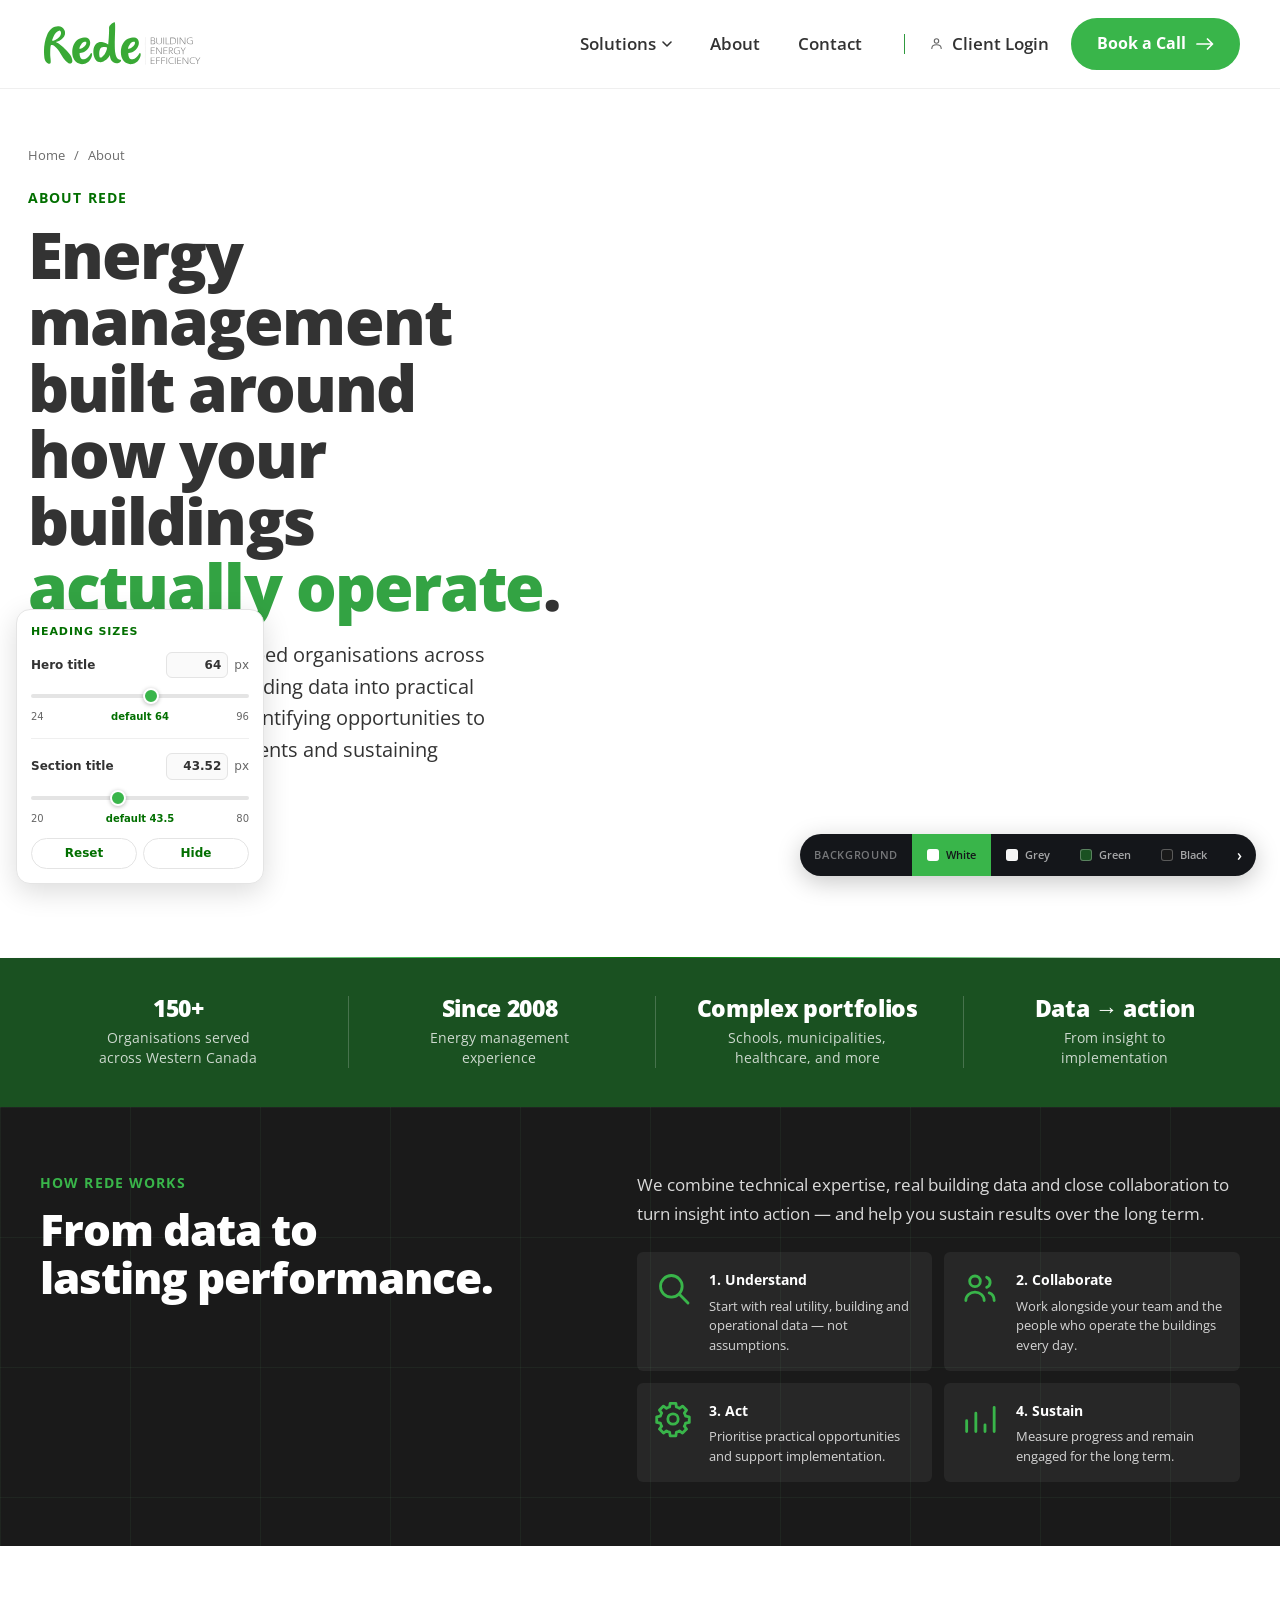
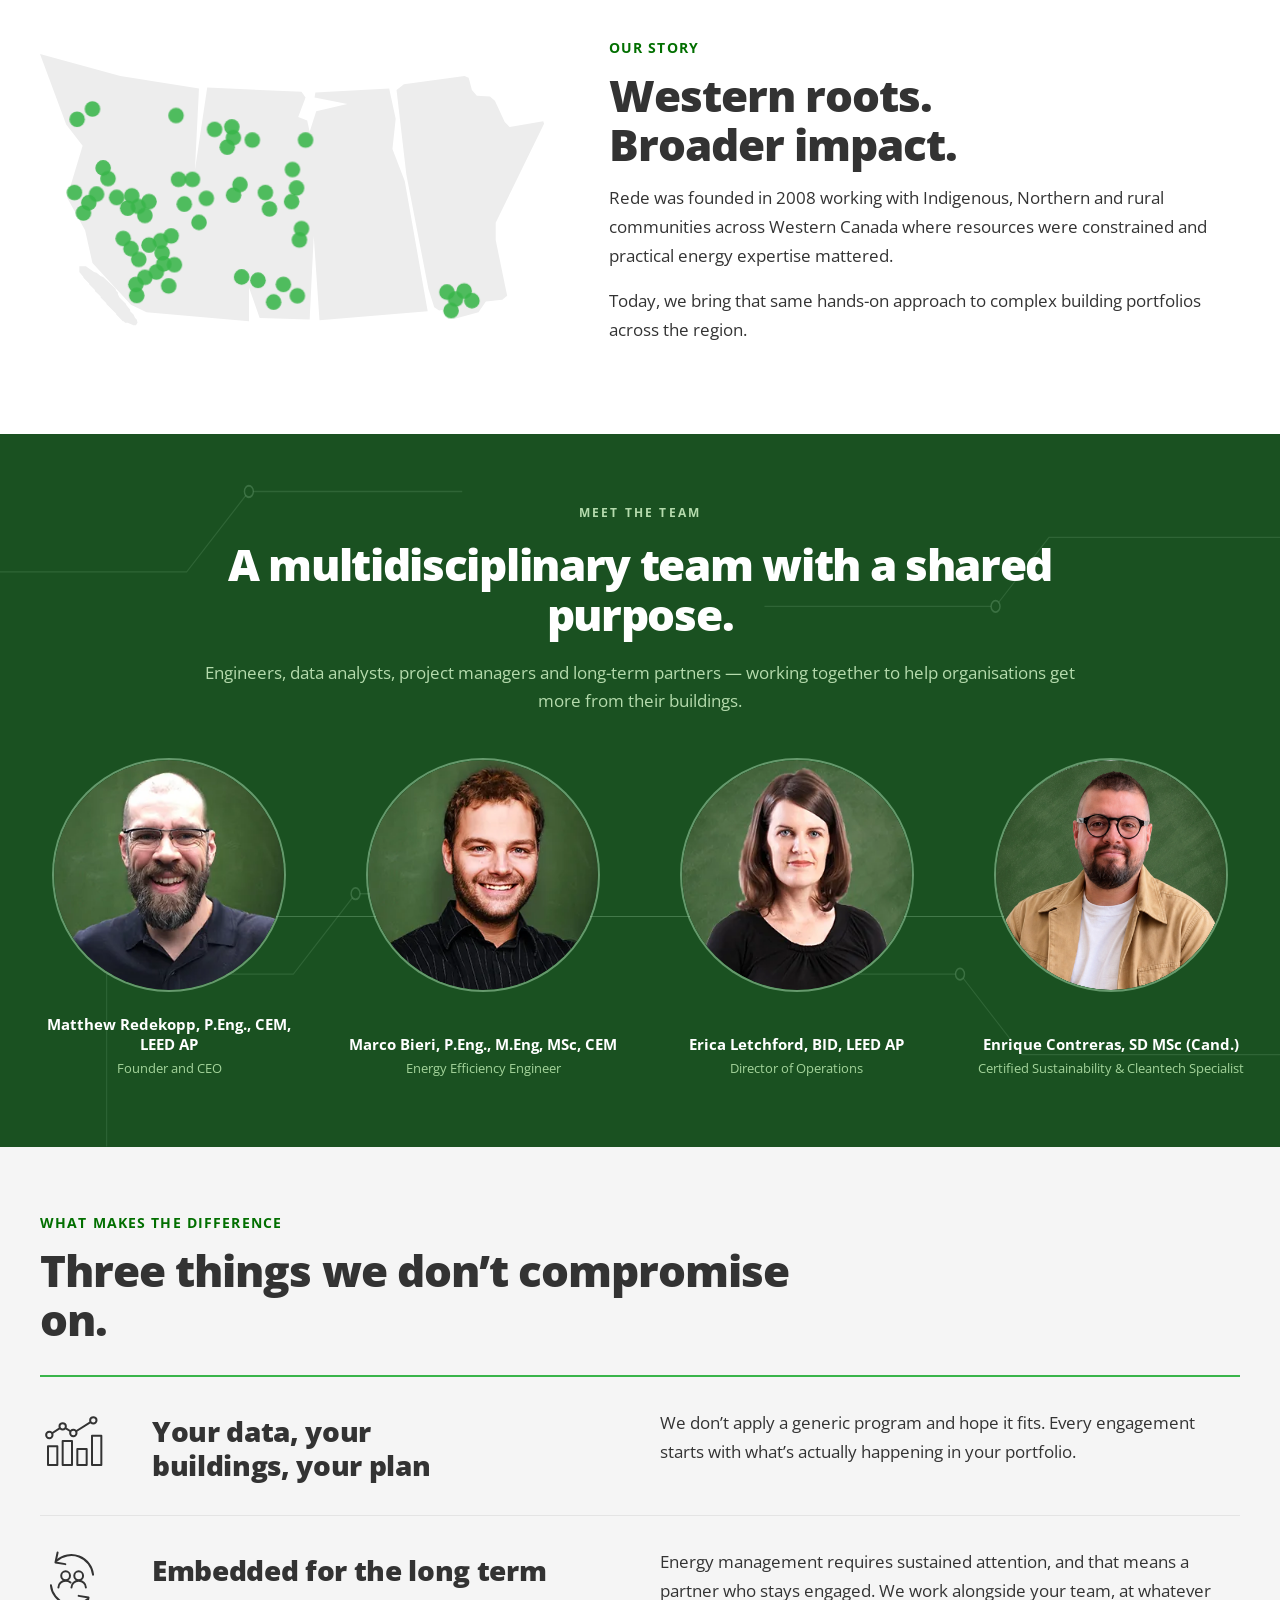
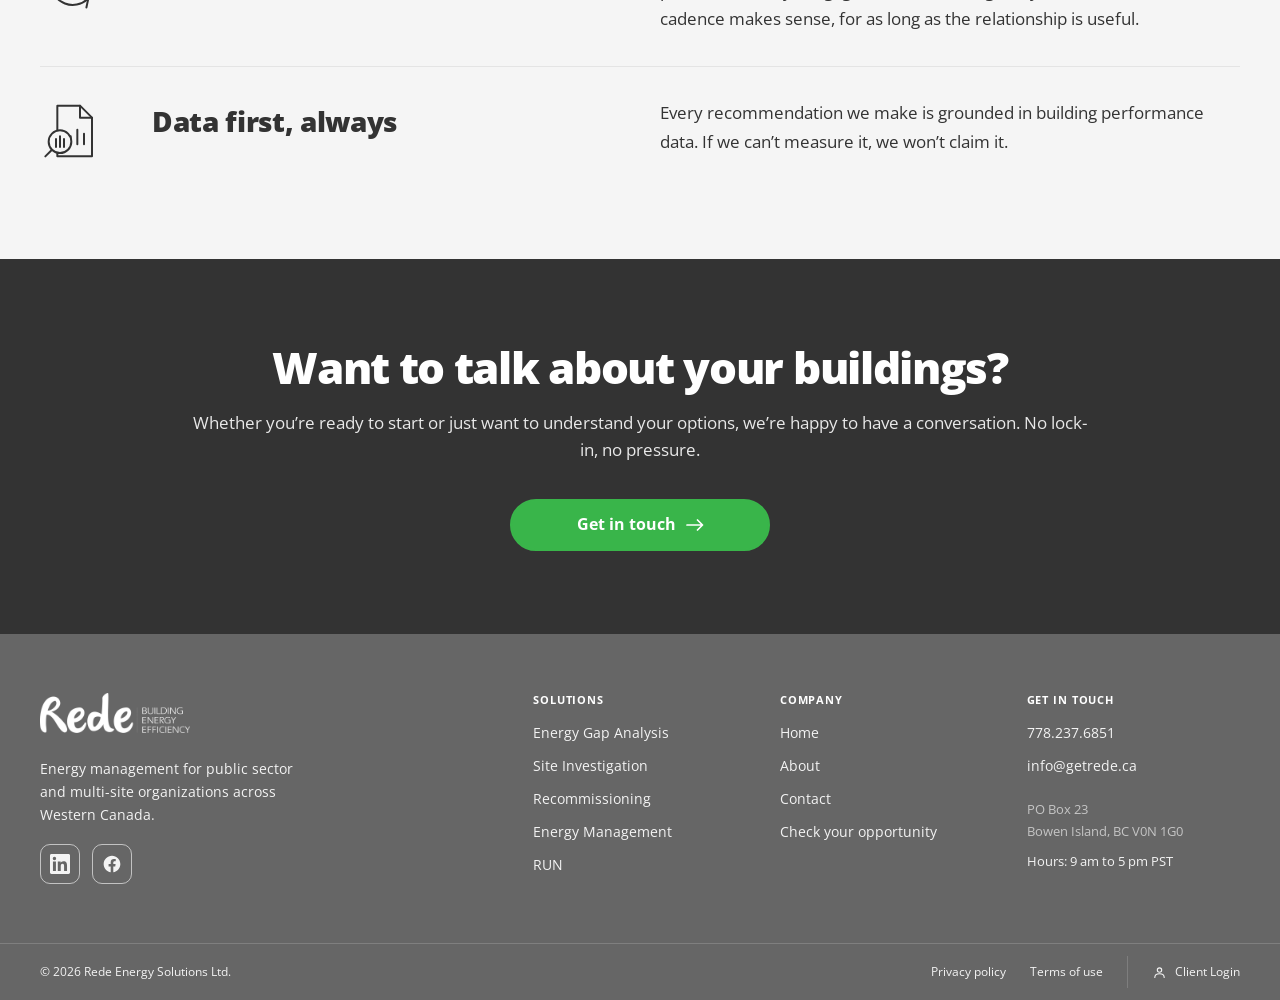
==== commit f3e9e3a2: "About: los retratos redondos de verdad, y el copy del equipo LOS RETRATOS ERAN OVALOS.  La imagen ll" ====
--- a/about.html
+++ b/about.html
@@ -561,13 +561,11 @@
       <div class="d2-equipo-banda__inner">
 
         <div class="d2-equipo-banda__cabecera">
-          <p class="d2-equipo-banda__eyebrow">The Rede team</p>
-          <h2 class="d2-equipo-banda__titulo" id="eq-banda-titulo">Meet the team.</h2>
+          <p class="d2-equipo-banda__eyebrow">Meet the team</p>
+          <h2 class="d2-equipo-banda__titulo" id="eq-banda-titulo">A multidisciplinary team with a shared purpose.</h2>
           <p class="d2-equipo-banda__lead">
-            Rede brings together engineers and energy efficiency professionals with
-            deep experience in institutional facilities and complex building
-            environments. We combine technical expertise with a genuine commitment to
-            the organisations and communities we serve.
+            Engineers, data analysts, project managers and long-term partners &mdash;
+            working together to help organisations get more from their buildings.
           </p>
         </div>
 
--- a/css/d2-variantes.css
+++ b/css/d2-variantes.css
@@ -12183,10 +12183,25 @@
 
 .d2 .d2-equipo-banda__marco picture { display: block; }
 
+/* LA CAJA, CUADRADA SIEMPRE.
+
+   Con `height: auto` la imagen tomaba su proporcion nativa --300x420--
+   y la caja salia de 230x322. Un `border-radius: 50%` sobre un
+   rectangulo da un OVALO, no un circulo, y los lados se veian curvados
+   de mas.
+
+   Se notaba en Matthew, Marco y Erica, cuyos originales son verticales.
+   No en Enrique, cuyo PNG ya es cuadrado (400x400).
+
+   `aspect-ratio: 1` iguala ancho y alto, y `cover` recorta lo que sobra
+   sin deformar la cara. El encuadre vertical lo decide
+   `object-position`, que viene puesto foto a foto en el marcado. */
 .d2 .d2-equipo-banda__marco img {
   display: block;
   width: 100%;
-  height: auto;
+  height: 100%;
+  aspect-ratio: 1;
+  object-fit: cover;
   border-radius: 50%;
 }
 
@@ -15062,10 +15077,18 @@
 
 /* El aire sobre la cabeza, uno por foto. Erica es la unica que trae
    margen propio --su coronilla esta al 6% del archivo, no al 0-- y por
-   eso baja mas que los otros dos. */
-.d2 .d2-equipo-banda [src*="equipo/matthew.jpg"] { object-position: 50% 12%; }
-.d2 .d2-equipo-banda [src*="equipo/marco.jpg"]   { object-position: 50% 14%; }
-.d2 .d2-equipo-banda [src*="equipo/erica.jpg"]   { object-position: 50% 20%; }
+   eso baja mas que los otros dos.
+
+   EL SENTIDO DEL PORCENTAJE (12/10/2026). En `object-position`, un valor
+   MAYOR muestra la parte de ABAJO del archivo: la foto sube dentro del
+   circulo. Un valor MENOR muestra la de arriba y la foto baja.
+
+   Al pasar la caja de 230x322 a 230x230 sobra mas alto para recortar, y
+   con el mismo porcentaje la cara quedaba demasiado arriba. La
+   correccion es BAJAR el valor, no subirlo. */
+.d2 .d2-equipo-banda [src*="equipo/matthew.jpg"] { object-position: 50% 6%; }
+.d2 .d2-equipo-banda [src*="equipo/marco.jpg"]   { object-position: 50% 7%; }
+.d2 .d2-equipo-banda [src*="equipo/erica.jpg"]   { object-position: 50% 10%; }
 
 
 /* En la avioneta, mirando a camara desde la derecha del encuadre. */
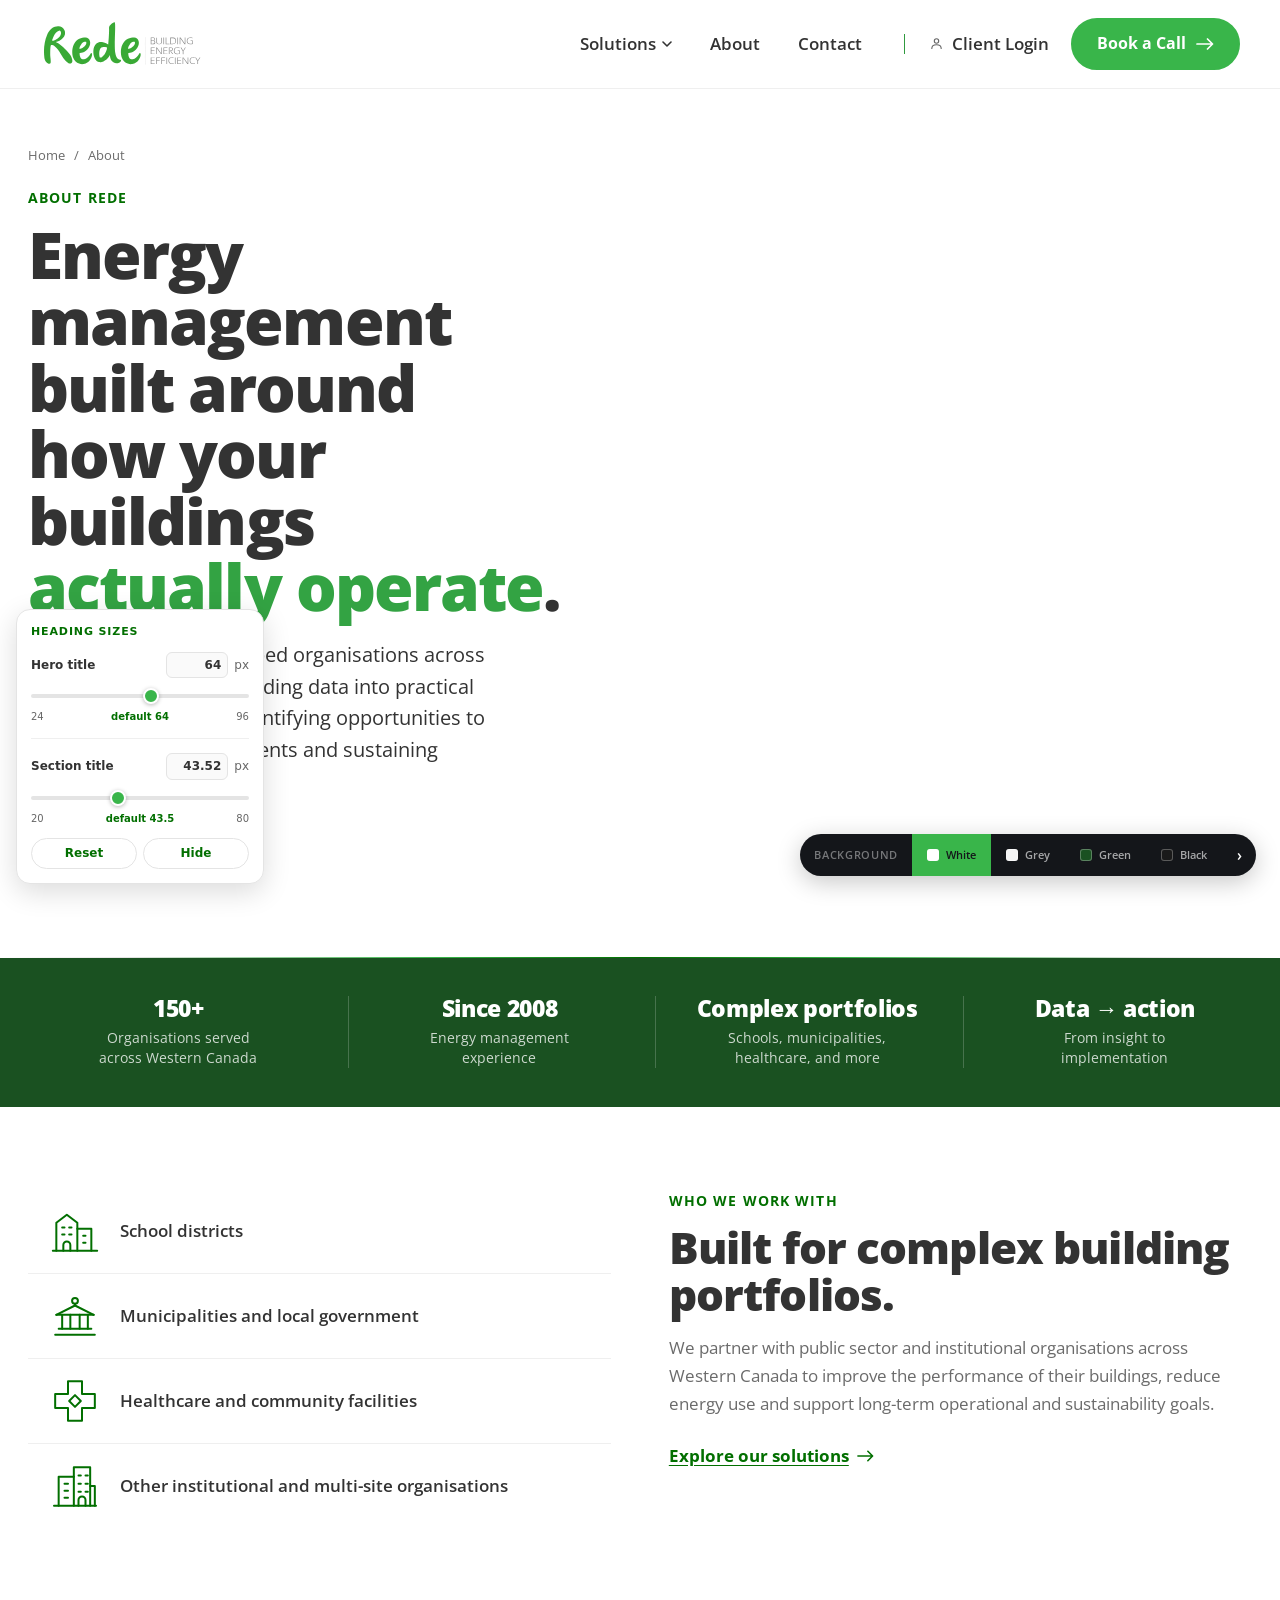
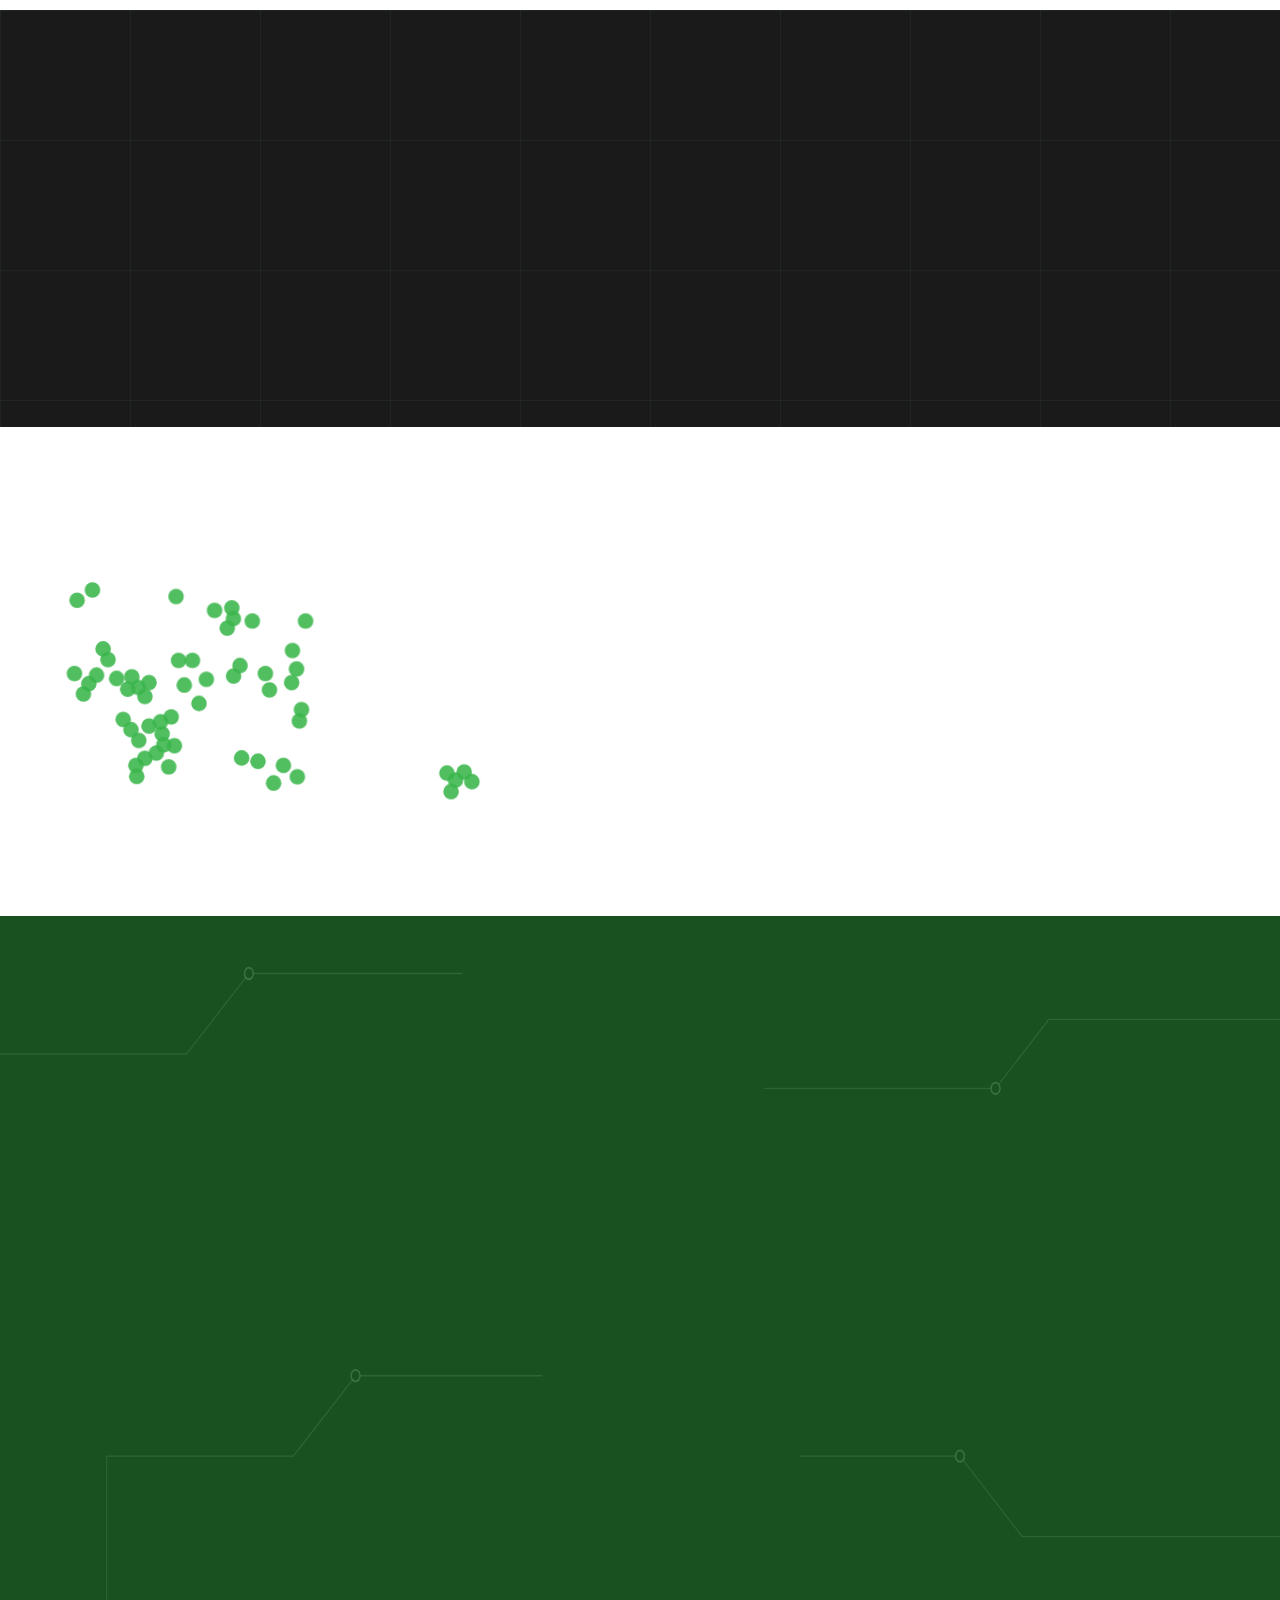
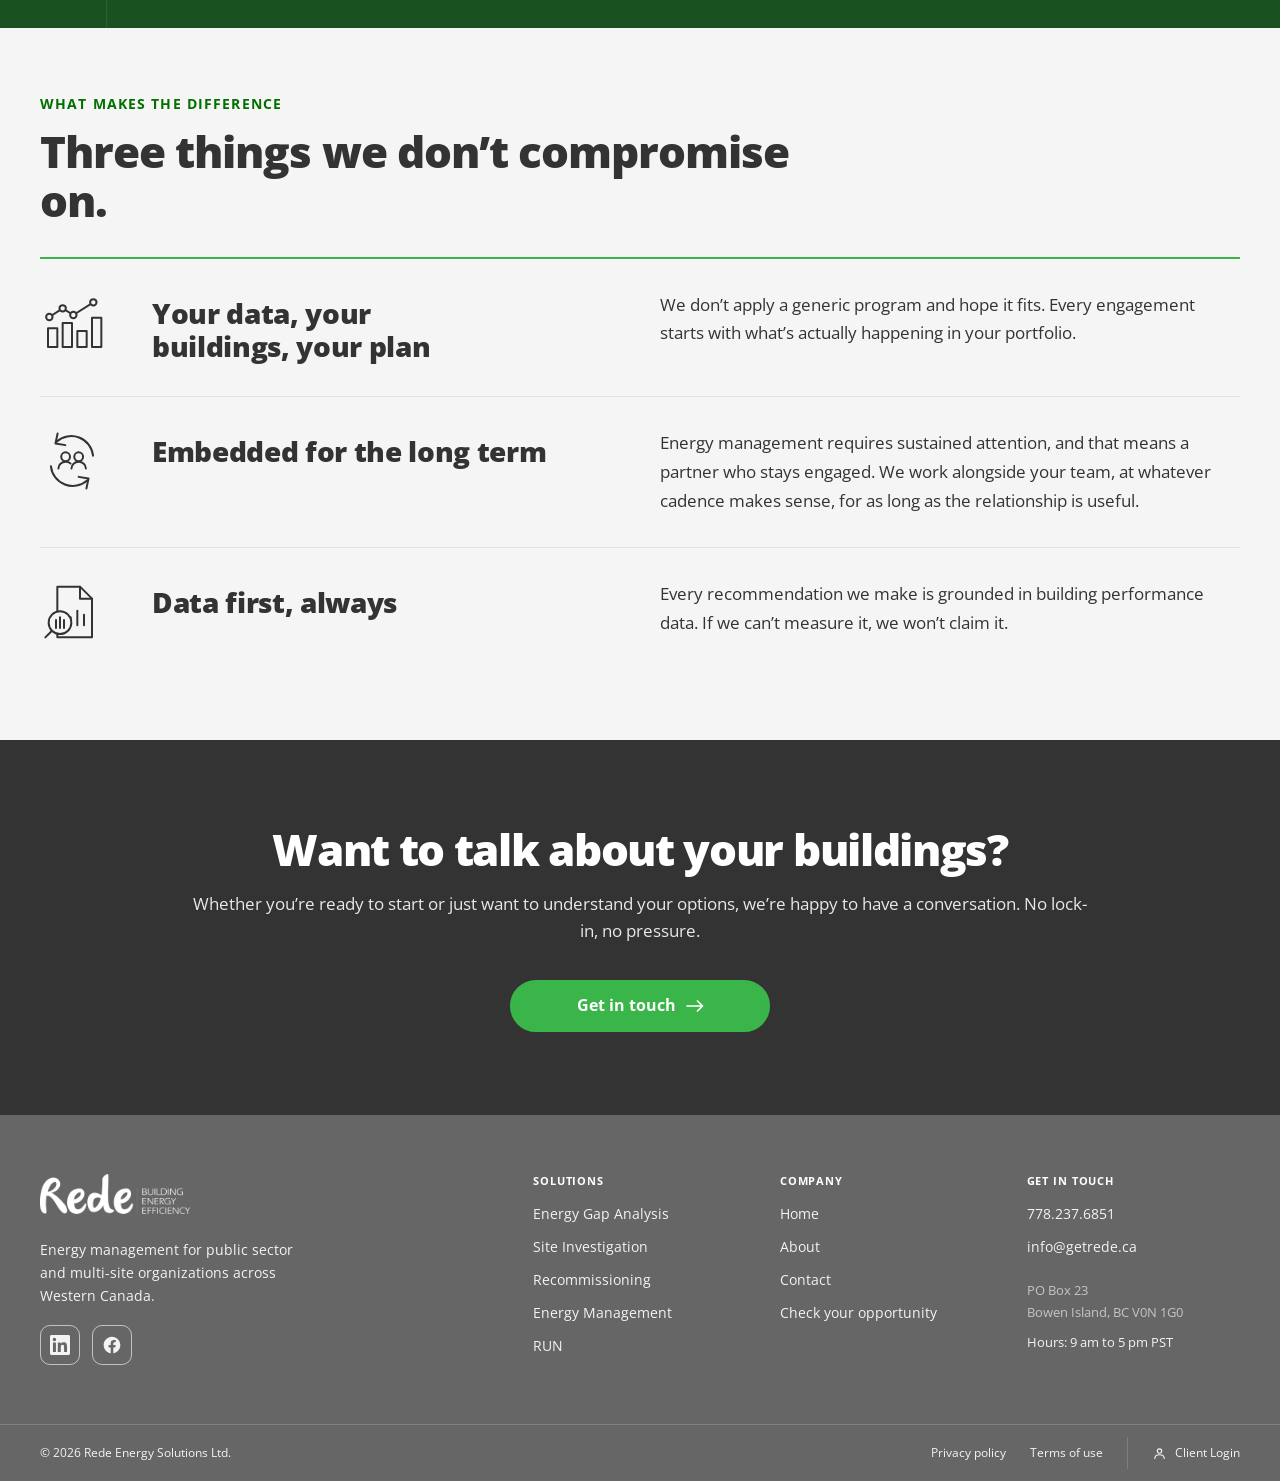
==== commit 2626d183: "About: "Who we work with", y el lead baja junto al titulo Dos cambios del brief del cliente.  LA SEC" ====
--- a/about.html
+++ b/about.html
@@ -352,6 +352,72 @@
     </div>
   </section>
 
+  <!-- ==========================================================================
+       "WHO WE WORK WITH" (12/10/2026)
+
+       Seccion nueva del wireframe. Dos columnas: los cuatro sectores a la
+       izquierda y el texto a la derecha.
+
+       LOS ICONOS SON LOS DEL POWERPOINT DEL CLIENTE, copiados trazo a
+       trazo sobre rejilla de 48: el arco de la puerta del colegio, el
+       remate redondo del ayuntamiento, el rombo dentro de la cruz y los
+       tres cuerpos del multi-sitio.
+
+       El trazo no se declara en el SVG: lo pone el CSS, igual que en
+       `.requisito__icono`, para que compartan grosor con el resto del
+       sitio sin repetirlo en cada archivo.
+
+       En el marcado la lista va PRIMERO porque en escritorio ocupa la
+       columna izquierda; al apilarse en movil el CSS devuelve el texto
+       arriba, que es el orden en que se lee.
+       ========================================================================== -->
+  <section class="ab-quien" aria-labelledby="ab-quien-t">
+    <div class="ab-quien__inner">
+      <ul class="ab-quien__lista">
+        <li class="ab-quien__item">
+          <span class="ab-quien__ico" aria-hidden="true">
+            <svg viewBox="0 0 48 48" fill="none"><path d="M8 41V17l9-7 9 7v24"/><path d="M26 22h12v19"/><path d="M5 41h38"/><path d="M13 21h2M19 21h2"/><path d="M13 27h2M19 27h2"/><path d="M31 28h2M31 34h2"/><path d="M14 41v-5a3 3 0 0 1 6 0v5"/></svg>
+          </span>
+          <span class="ab-quien__eti">School districts</span>
+        </li>
+        <li class="ab-quien__item">
+          <span class="ab-quien__ico" aria-hidden="true">
+            <svg viewBox="0 0 48 48" fill="none"><circle cx="24" cy="11" r="2.5"/><path d="M24 13.5V15"/><path d="M8 23L24 15l16 8"/><path d="M8 23h32"/><path d="M13 23v12M20 23v12M28 23v12M35 23v12"/><path d="M10 35h28"/><path d="M7 40h34"/></svg>
+          </span>
+          <span class="ab-quien__eti">Municipalities and local government</span>
+        </li>
+        <li class="ab-quien__item">
+          <span class="ab-quien__ico" aria-hidden="true">
+            <svg viewBox="0 0 48 48" fill="none"><path d="M18 7h12v11h11v12H30v11H18V30H7V18h11z"/><path d="M24 19l5 5-5 5-5-5z"/></svg>
+          </span>
+          <span class="ab-quien__eti">Healthcare and community facilities</span>
+        </li>
+        <li class="ab-quien__item">
+          <span class="ab-quien__ico" aria-hidden="true">
+            <svg viewBox="0 0 48 48" fill="none"><path d="M23 41V8h14v33"/><path d="M23 16H10v25"/><path d="M37 24h4v17"/><path d="M6 41h36"/><path d="M27 15h2M33 15h2M27 22h2M33 22h2M27 29h2M33 29h2"/><path d="M15 22h3M15 28h3M15 34h3"/><path d="M27 41v-5a3 3 0 0 1 6 0v5"/></svg>
+          </span>
+          <span class="ab-quien__eti">Other institutional and multi-site organisations</span>
+        </li>
+      </ul>
+      <div class="ab-quien__texto">
+        <p class="eyebrow">Who we work with</p>
+        <h2 class="ab-quien__titulo" id="ab-quien-t">Built for complex building portfolios.</h2>
+        <p class="ab-quien__lead">
+          We partner with public sector and institutional organisations across
+          Western Canada to improve the performance of their buildings, reduce
+          energy use and support long-term operational and sustainability goals.
+        </p>
+        <a class="ab-quien__link" href="index.html#solutions">
+          Explore our solutions
+          <svg width="17" height="12" viewBox="0 0 18 12" aria-hidden="true">
+            <path d="M11.5 1L16.5 6L11.5 11M16 6H1" fill="none" stroke="currentColor"
+                  stroke-width="1.7" stroke-linecap="round" stroke-linejoin="round"/></svg>
+        </a>
+      </div>
+    </div>
+  </section>
+
+
 <!-- ==========================================================================
      MORE THAN ENGINEERS
 
@@ -369,15 +435,14 @@
     <div>
       <p class="eyebrow">How Rede works</p>
       <h2 class="ab-mas__titulo" id="ab-mas-t">From data to lasting performance.</h2>
-    </div>
-
-    <div class="ab-mas__texto">
-      <p>
+      <p class="ab-mas__lead">
         We combine technical expertise, real building data and close collaboration
         to turn insight into action &mdash; and help you sustain results over the
         long term.
       </p>
-
+    </div>
+
+    <div class="ab-mas__texto">
       <ul class="ab-oficios ab-oficios--pasos">
         <li>
           <svg width="40" height="40" viewBox="0 0 24 24" fill="none" aria-hidden="true">
--- a/css/d2-about.css
+++ b/css/d2-about.css
@@ -218,7 +218,7 @@
   margin-inline: auto;
   padding-inline: var(--d2-gutter, clamp(20px, 4vw, 40px));
   display: grid;
-  grid-template-columns: minmax(0, 1fr) minmax(0, 1.1fr);
+  grid-template-columns: minmax(0, 1fr) minmax(0, 1.25fr);
   gap: clamp(var(--sp-5), 4vw, var(--sp-7));
   align-items: start;
 }
@@ -233,6 +233,24 @@
   font-weight: var(--fw-extrabold, 800);
   color: #FFFFFF;
   text-wrap: balance;
+}
+
+/* EL LEAD, BAJO EL TITULO (12/10/2026)
+
+   Antes vivia en la columna derecha, encima de los cuatro recuadros, y
+   les comia alto. Bajo el titulo acompana al titular --que es lo que
+   explica-- y deja la columna derecha entera para la rejilla.
+
+   Mismo color e interlinea que tenia en `.ab-mas__texto p`: baja de
+   sitio, no cambia de aspecto. El techo de 46ch es nuevo: suelto bajo el
+   titulo se estiraria hasta el borde de la columna. */
+.d2 .ab-mas__lead {
+  margin: var(--sp-4) 0 0;
+  max-width: 46ch;
+  font-size: var(--fs-body);
+  line-height: 1.7;
+  /* Blanco al 84%: 14.9:1 sobre el fondo. */
+  color: rgba(255, 255, 255, .84);
 }
 
 .d2 .ab-mas__texto p {
@@ -929,6 +947,18 @@
   font-weight: var(--fw-regular, 400);
 }
 
+/* LAS CUATRO TARJETAS, DE LA MISMA ALTURA (12/10/2026)
+
+   Sin esto cada fila se ajusta a su texto: la primera salia de 119px y
+   la segunda de 99, y el escalon se ve. Con las filas iguales las cuatro
+   forman un bloque, como los cuatro sectores de "who we work with". */
+.d2 .ab-oficios--pasos { grid-auto-rows: 1fr; }
+
+/* Mas relleno ahora que son mas anchas: 16px era lo que cabia cuando la
+   tarjeta medIa 296px y el lead le robaba la columna. A 314 el texto
+   quedaba pegado a los bordes. */
+.d2 .ab-oficios--pasos li { padding: 20px; }
+
 /* EL ICONO A 40px, Y SALE DE MEDIR.
 
    El bloque de texto que acompana mide 61px de alto --23 el nombre, 35
@@ -942,7 +972,10 @@
    el icono crece sin que la seccion crezca. */
 .d2 .ab-oficios--pasos svg {
   flex-shrink: 0;
-  margin-top: 0;
+  /* -8: el icono mide 40 y el nombre 23, asi que arrancando los dos
+     arriba el centro del icono caia 8px por debajo del centro del nombre
+     --MEDIDO en las cuatro tarjetas--. Subirlo esos 8 los empareja. */
+  margin-top: -8px;
 }
 
 .d2 .ab-oficios--pasos li { gap: var(--sp-4); }
@@ -971,3 +1004,150 @@
 @media (max-width: 700px) {
   .d2 .ab-oficios--pasos { grid-template-columns: minmax(0, 1fr); }
 }
+
+/* ==========================================================================
+   "WHO WE WORK WITH" (12/10/2026)
+
+   Dos columnas: el texto a la izquierda y los cuatro sectores a la
+   derecha. Misma estructura que "How Rede works", que va justo debajo, y
+   que "The work" de Energy Management: leidas seguidas se sienten del
+   mismo sistema.
+
+   LOS ICONOS SON LOS DEL WIREFRAME, A 56px SOBRE REJILLA DE 48.
+
+   El cliente los mando dibujados en el PowerPoint y se copian como
+   estan: el arco de la puerta del colegio, el remate redondo del
+   ayuntamiento, el rombo dentro de la cruz y los tres cuerpos del
+   multi-sitio. Lo unico que cambia es el color, que lo pone esta hoja.
+
+   Van a 56 --la medida de los iconos grandes del sitio-- porque llevan
+   mas detalle que un pictograma simple: a 48 las ventanas y las columnas
+   se tocaban. El relleno de la fila baja para que la seccion no crezca.
+
+   Un primer intento los dibujo en rejilla de 24 y los mostro a 30px.
+   Salieron apelmazados, y el motivo esta escrito en el CSS de
+   `.requisito__icono`: "un icono de linea necesita sitio o sus trazos se
+   tocan". Los iconos grandes del sitio son todos de 56 sobre rejilla de
+   48, y estos siguen esa norma.
+
+   El trazo lo pone esta hoja, no el SVG: asi los cuatro comparten grosor
+   con el resto del sitio sin repetirlo en cada archivo.
+   ========================================================================== */
+
+.d2 .ab-quien {
+  background: var(--c-blanco, #FFFFFF);
+  padding-block: var(--seccion-y, clamp(56px, 6.4vw, 84px));
+}
+
+.d2 .ab-quien__inner {
+  max-width: var(--d2-ancho, 1280px);
+  margin-inline: auto;
+  padding-inline: 28px;
+  display: grid;
+  grid-template-columns: minmax(0, 1fr) minmax(0, 1fr);
+  gap: clamp(36px, 4.5vw, 64px);
+  align-items: start;
+}
+
+.d2 .ab-quien__titulo {
+  margin: var(--sp-3, .75rem) 0 0;
+  font-size: var(--fs-seccion, clamp(34px, 3.4vw, 52px));
+  font-weight: var(--fw-extrabold, 800);
+  line-height: 1.08;
+  letter-spacing: -.02em;
+  color: var(--c-texto, #333333);
+}
+
+.d2 .ab-quien__lead {
+  margin: var(--sp-4, 1rem) 0 0;
+  font-size: var(--fs-body, 1rem);
+  line-height: 1.65;
+  color: var(--c-texto-suave, #6B6B6B);
+}
+
+.d2 .ab-quien__link {
+  display: inline-flex;
+  align-items: center;
+  gap: 8px;
+  margin-top: var(--sp-5, 1.5rem);
+  font-weight: var(--fw-bold, 700);
+  color: var(--c-verde-hover, #026F00);
+  text-decoration: underline;
+  text-underline-offset: 3px;
+  transition: gap var(--d2-normal, .3s) ease;
+}
+
+.d2 .ab-quien__link:hover { gap: 13px; }
+
+/* UNA SOLA COLUMNA: cuatro filas apiladas.
+
+   En dos columnas cada sector disponia de 296px y la cuarta etiqueta
+   ("Other institutional and multi-site organisations") pide 302 para caer
+   en una linea: salian 1/2/2/3 lineas, desparejas. Apiladas, las cuatro
+   caen en una linea en escritorio y se leen como la lista que son.
+
+   El hueco de 1px sobre fondo gris dibuja los separadores, sin un solo
+   `border`: cada fila lleva su propio fondo blanco encima. */
+.d2 .ab-quien__lista {
+  display: grid;
+  grid-template-columns: minmax(0, 1fr);
+  gap: 1px;
+  margin: 0;
+  background: var(--c-borde-suave, #EFEFEF);
+  padding: 0;
+  list-style: none;
+}
+
+/* El icono AL LADO del texto, no encima.
+
+   Apilado, cada etiqueta disponia de 148px y necesita 179 para caer en
+   dos lineas: "School districts" --dos palabras-- salia en tres. En fila
+   la etiqueta estrena el ancho que el icono no usa. */
+.d2 .ab-quien__item {
+  display: grid;
+  grid-template-columns: 56px minmax(0, 1fr);
+  align-items: center;
+  gap: clamp(14px, 1.3vw, 18px);
+  padding: clamp(11px, 1.1vw, 15px) clamp(14px, 1.5vw, 20px);
+  background: var(--c-blanco, #FFFFFF);
+}
+
+.d2 .ab-quien__ico {
+  display: grid;
+  place-items: center;
+  width: 56px;
+  height: 56px;
+  color: var(--c-verde-hover, #026F00);
+}
+
+.d2 .ab-quien__ico svg { display: block; width: 100%; height: 100%; }
+
+.d2 .ab-quien__ico svg :is(path, rect, circle, line, polyline) {
+  fill: none;
+  stroke: currentColor;
+  stroke-width: 2px;
+  stroke-linecap: round;
+  stroke-linejoin: round;
+  vector-effect: non-scaling-stroke;
+}
+
+.d2 .ab-quien__eti {
+  font-size: var(--fs-body, 1rem);
+  font-weight: var(--fw-semibold, 600);
+  line-height: 1.4;
+  color: var(--c-texto, #333333);
+}
+
+/* A partir de 900 las dos columnas aprietan: el texto arriba y los
+   sectores debajo, en fila de cuatro mientras quepan. */
+@media (max-width: 900px) {
+  .d2 .ab-quien__inner { grid-template-columns: minmax(0, 1fr); }
+
+  /* Apiladas, el texto vuelve arriba: en el marcado va segundo porque en
+     escritorio ocupa la columna derecha, pero leyendo de arriba abajo el
+     titulo tiene que preceder a la lista que explica. */
+  .d2 .ab-quien__texto { order: -1; }
+  .d2 .ab-quien__lista { margin-top: var(--sp-5, 1.5rem); }
+}
+
+
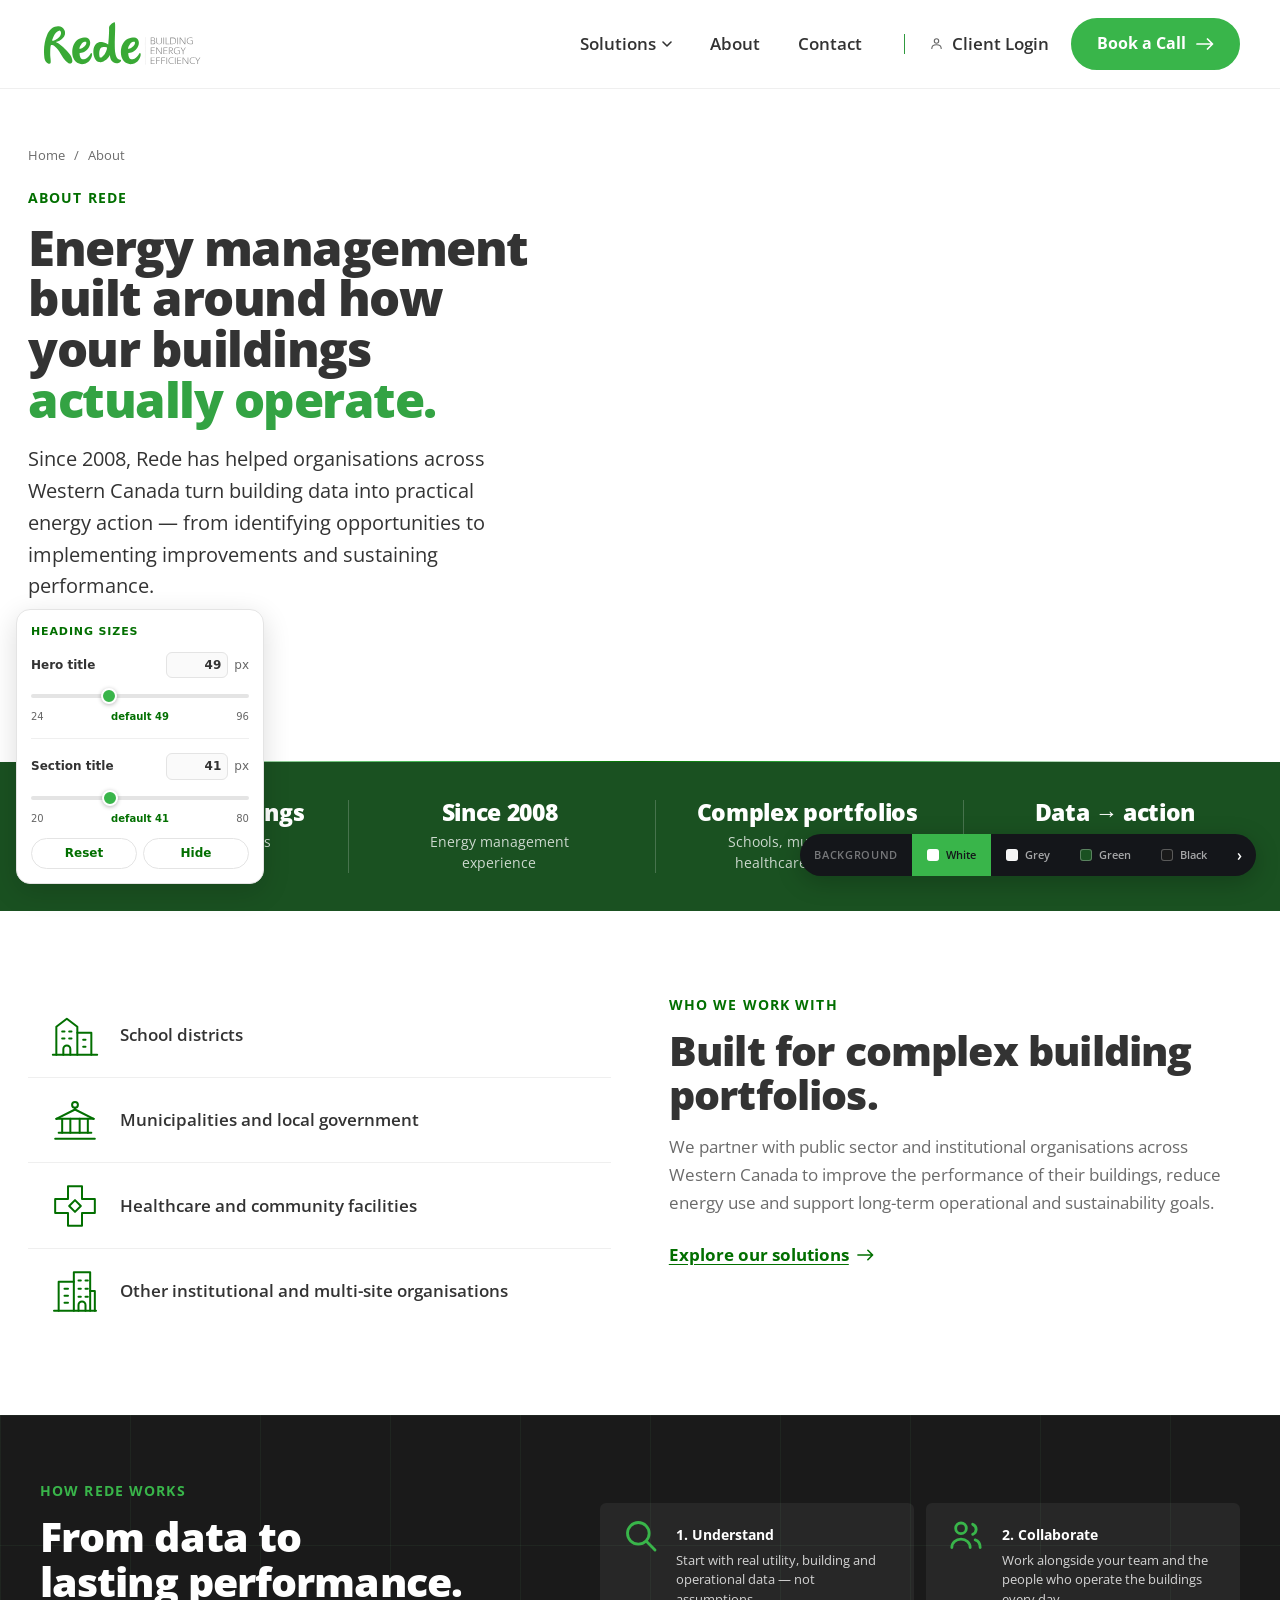
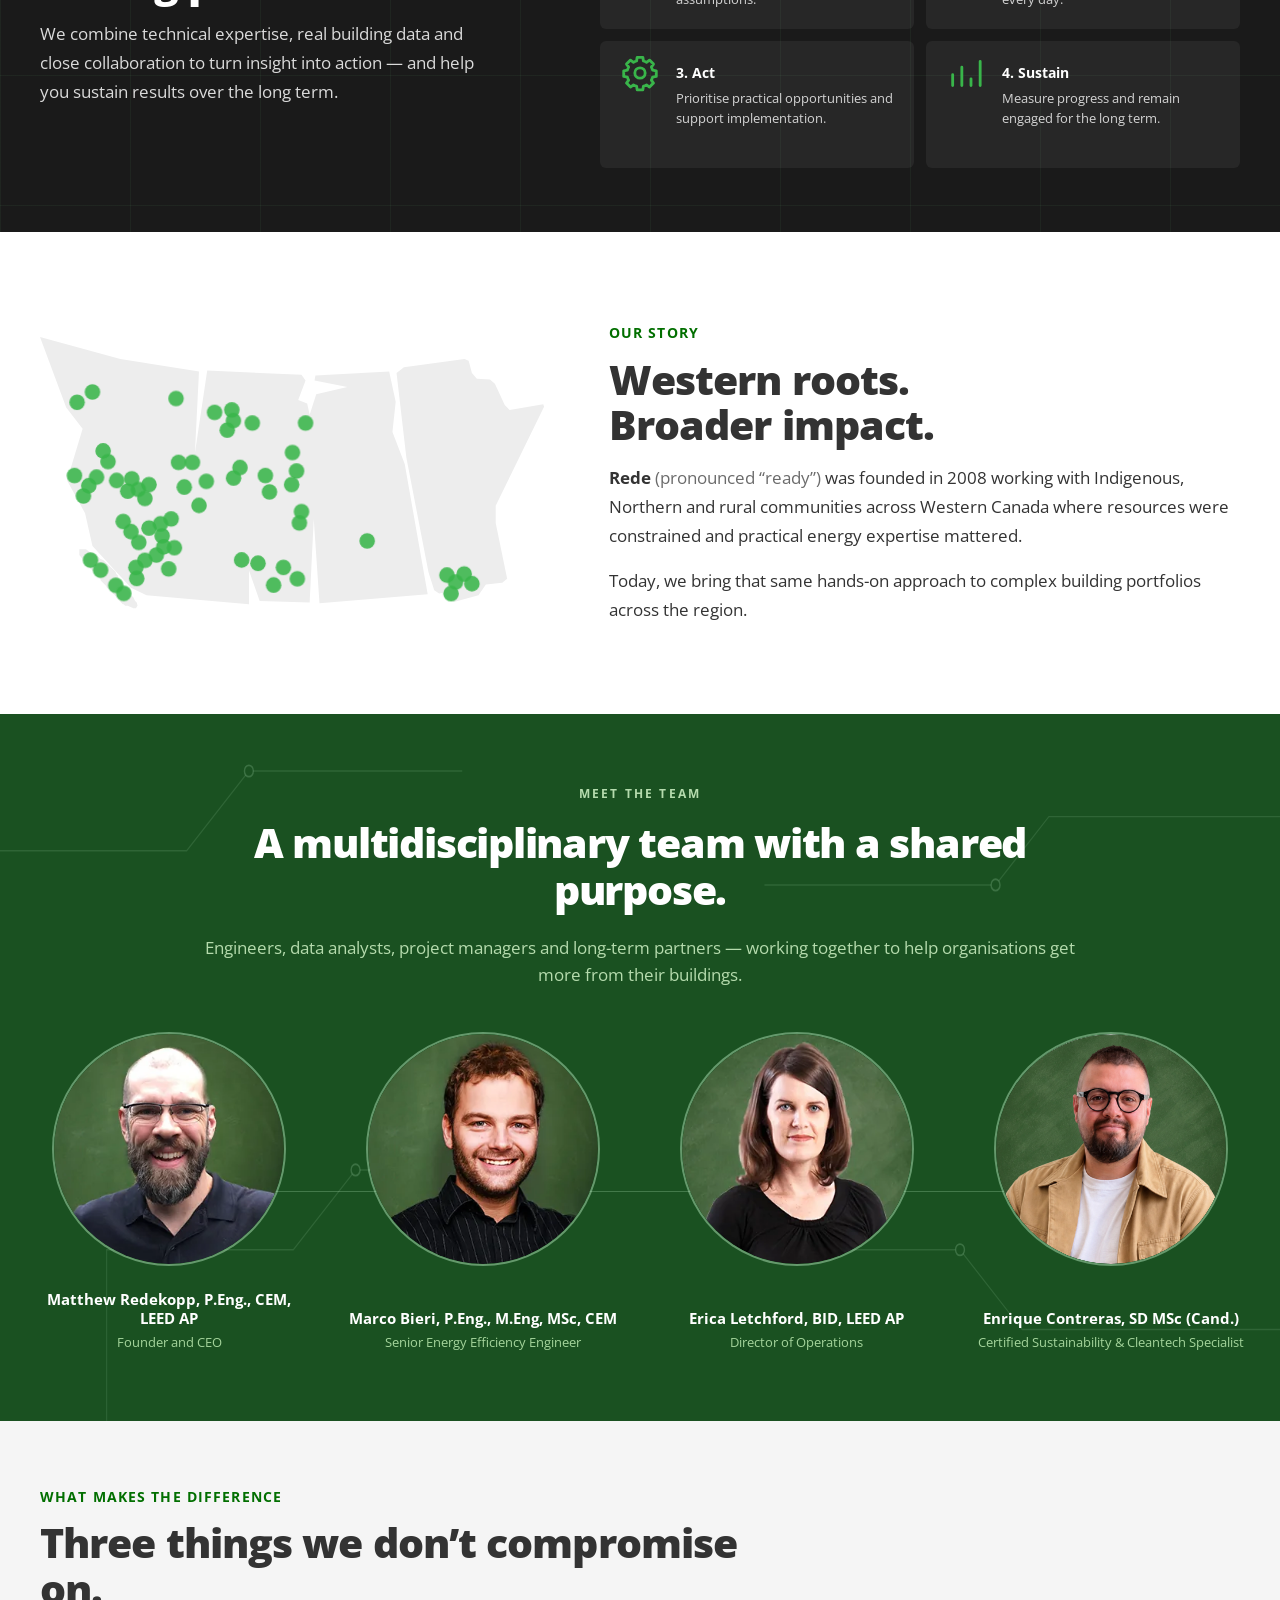
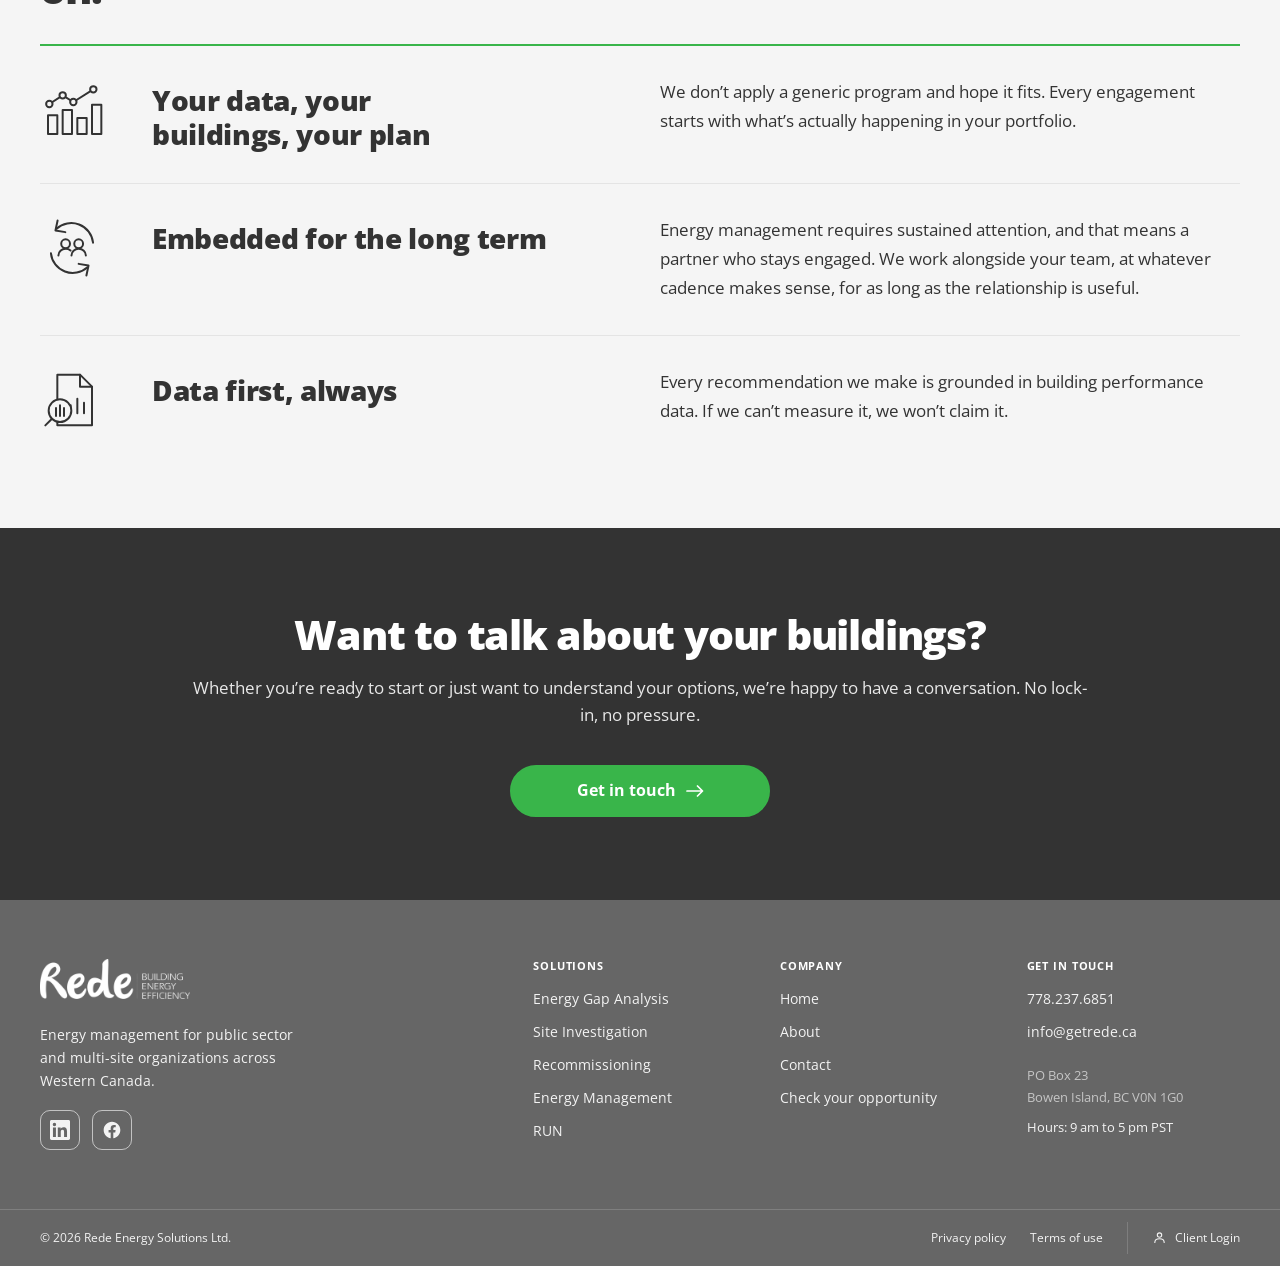
==== commit 60ee7682: "El feedback de Erica del 20 oct: 26 puntos aplicados en las 8 paginas Trabajo guiado por "2026-10-20" ====
--- a/about.html
+++ b/about.html
@@ -13,19 +13,19 @@
 <link rel="preconnect" href="https://fonts.gstatic.com" crossorigin>
 <link href="https://fonts.googleapis.com/css2?family=Open+Sans:wght@400;600;700;800&display=swap" rel="stylesheet">
 
-<link rel="stylesheet" href="css/tokens.css">
-<link rel="stylesheet" href="css/style.css">
-<link rel="stylesheet" href="css/d2.css">
-<link rel="stylesheet" href="css/d2-variantes.css">
-<link rel="stylesheet" href="css/v1.css">
+<link rel="stylesheet" href="css/tokens.css?v=202610221713">
+<link rel="stylesheet" href="css/style.css?v=202610221713">
+<link rel="stylesheet" href="css/d2.css?v=202610221713">
+<link rel="stylesheet" href="css/d2-variantes.css?v=202610221713">
+<link rel="stylesheet" href="css/v1.css?v=202610221713">
 <!-- d2-ega.css: el hero se copia de Energy Gap Analysis y sus reglas
      viven ahi. Sin esta hoja el marcado no tiene un solo estilo. -->
-<link rel="stylesheet" href="css/d2-ega.css">
-<link rel="stylesheet" href="css/d2-about.css">
+<link rel="stylesheet" href="css/d2-ega.css?v=202610221713">
+<link rel="stylesheet" href="css/d2-about.css?v=202610221713">
 <!-- PRUEBA DE FONDO (16/9/2026) -- temporal, se retira al elegir -->
-<link rel="stylesheet" href="css/prueba-fondos.css">
+<link rel="stylesheet" href="css/prueba-fondos.css?v=202610221713">
 <!-- Regulador de tamano de titulares: herramienta de trabajo -->
-<link rel="stylesheet" href="css/ajuste-titulos.css">
+<link rel="stylesheet" href="css/ajuste-titulos.css?v=202610221713">
 </head>
 <body class="d2">
 
@@ -238,7 +238,11 @@
         <p class="eyebrow">About Rede</p>
         <h1 class="d2-ega-hero__titulo" id="ab-hero-t">
             Energy management built around how your buildings
-            <span class="acento">actually operate</span>.
+            <!-- El punto va DENTRO del span (22/10/2026, punto 2.1). Fuera
+                 quedaba como una palabra suelta y el navegador se lo llevaba
+                 a una quinta linea el solo: el titular ocupaba 5 renglones y
+                 el ultimo era un punto. -->
+            <span class="acento">actually operate.</span>
           </h1>
           <p class="d2-ega-hero__lead">
             Since 2008, Rede has helped organisations across Western Canada turn
@@ -248,9 +252,14 @@
 
           <!-- Los tres datos, y de donde sale cada uno (15/9/2026)
 
-               150+ organisations . bio de Matthew en el copy oficial, y
-                                    tambien en getrede.ca: "over 150
-                                    schools and organizations".
+               150+ organisations . RETIRADO EL 22/10/2026. Salia de la bio
+                                    de Matthew y de getrede.ca ("over 150
+                                    schools and organizations"), pero el
+                                    feedback de Erica lo corrige: "its
+                                    dozens of organizations, and hundreds
+                                    of buildings. (not 150 orgs)". La
+                                    fuente anterior era el sitio viejo, no
+                                    un dato verificado.
                59 communities ..... contados sobre el mapa "Our
                                     Communities" del propio cliente, el
                                     mismo que se replica mas abajo.
@@ -333,9 +342,20 @@
        ========================================================================== -->
   <section class="ab-datos" aria-label="Rede in numbers">
     <div class="ab-datos__inner">
+      <!-- 22/10/2026 (feedback de Erica, punto 2.2). Decia "150+
+           Organisations served across Western Canada", todo tachado en su
+           revision: "its dozens of organizations, and hundreds of
+           buildings. (not 150 orgs)".
+
+           La cifra inventada sale y entran los dos hechos que ella da. El
+           edificio es ademas la unidad del servicio: se gestionan
+           edificios, no organizaciones.
+
+           Ella escribe "Replace with??" con dos interrogantes, asi que la
+           redaccion queda pendiente de que la confirme. -->
       <div class="ab-dato">
-        <p class="ab-dato__cifra">150+</p>
-        <p class="ab-dato__eti">Organisations served<br>across Western Canada</p>
+        <p class="ab-dato__cifra">Hundreds of buildings</p>
+        <p class="ab-dato__eti">For dozens of organisations<br>across Western Canada</p>
       </div>
       <div class="ab-dato">
         <p class="ab-dato__cifra">Since 2008</p>
@@ -501,8 +521,29 @@
     <div class="ab-origen__texto">
       <p class="eyebrow">Our story</p>
       <h2 class="ab-origen__titulo" id="ab-origen-esp-t">Western roots. Broader impact.</h2>
+      <!-- LA PRONUNCIACION (22/10/2026, feedback de Erica, punto 2.5)
+
+           "We have lots of problems with people not knowing how to
+           pronounce Rede". Ofrecia tres caminos: un widget de audio,
+           "pronounced ready" o "rhymes with steady".
+
+           Va la frase y no el widget: un boton de audio solo ayuda a
+           quien ya sabe que hay duda, y quien no la tiene no lo pulsa.
+           La frase lo resuelve para todo el que pase por aqui. Ademas el
+           sitio no tiene ni un solo elemento de audio, y este seria el
+           unico.
+
+           "Pronounced ready" antes que "rhymes with steady": da la
+           respuesta directa, sin pedir el paso mental de quitarle la
+           s-t a otra palabra.
+
+           AQUI Y NO EN OTRO SITIO: es la primera vez en toda la pagina
+           que el nombre aparece en prosa --el hero lo usa como etiqueta--
+           y la seccion se llama "Our story", asi que el origen del nombre
+           cae donde se cuenta el origen de la empresa. -->
       <p>
-        Rede was founded in 2008 working with Indigenous, Northern and rural
+        <strong>Rede</strong><span class="ab-pron"> (pronounced &ldquo;ready&rdquo;)</span>
+        was founded in 2008 working with Indigenous, Northern and rural
         communities across Western Canada where resources were constrained and
         practical energy expertise mattered.
       </p>
@@ -605,12 +646,34 @@
       <circle class="ab-mapa__sitio" cx="189.9" cy="456.2" r="15.4" style="--i:13;--f:0.87"/>
       <circle class="ab-mapa__sitio" cx="806.0" cy="471.6" r="15.4" style="--i:54;--f:1.18"/>
       <circle class="ab-mapa__sitio" cx="814.1" cy="508.1" r="15.4" style="--i:55;--f:1.23"/>
+      <!-- CINCO PUNTOS MAS (22/10/2026, feedback de Erica, punto 2.3)
+
+           "Need to add Vancouver Island dots (Victoria, Saanich peninsula,
+           Comox, Campbell River) and Saskatoon".
+
+           Los 59 originales salieron de medir el mapa del cliente; estos
+           cinco los aporta Erica, que conoce la cartera. Van sobre la
+           silueta --comprobado con isPointInFill, ninguno cae en el mar--
+           y siguen el eje real de la isla, que corre de noroeste a
+           sureste: Campbell River arriba, luego Comox, y abajo la zona de
+           Saanich y Victoria.
+
+           El --i mantiene el pulso ordenado de oeste a este: la isla
+           entra con los primeros (0 a 3) y Saskatoon antes de Manitoba. -->
+      <circle class="ab-mapa__sitio" cx="100.0" cy="442.0" r="15.4" style="--i:1;--f:0.91"/>
+      <circle class="ab-mapa__sitio" cx="120.0" cy="462.0" r="15.4" style="--i:2;--f:0.97"/>
+      <circle class="ab-mapa__sitio" cx="150.0" cy="492.0" r="15.4" style="--i:3;--f:1.04"/>
+      <circle class="ab-mapa__sitio" cx="166.0" cy="508.0" r="15.4" style="--i:4;--f:0.95"/>
+      <circle class="ab-mapa__sitio" cx="648.0" cy="404.0" r="15.4" style="--i:50;--f:1.12"/>
       </svg>
     </div>
 
   </div>
 </section>
-<section class="d2-equipo-banda" aria-labelledby="eq-banda-titulo">
+<!-- id anadido el 22/10/2026 (feedback de Erica, punto 1.11): el boton
+     "Meet the Rede team" de la home apuntaba a about.html a secas y
+     dejaba al visitante arriba del todo, a varias pantallas del equipo. -->
+<section class="d2-equipo-banda" id="team" aria-labelledby="eq-banda-titulo">
 
       <!-- El trazado de circuito del fondo. Decorativo. -->
       <svg class="d2-equipo-banda__circuito" viewBox="0 0 1440 620" preserveAspectRatio="none" aria-hidden="true">
@@ -659,7 +722,9 @@
               </picture>
             </span>
             <h3 class="d2-equipo-banda__nombre">Marco Bieri, P.Eng., M.Eng, MSc, CEM</h3>
-            <p class="d2-equipo-banda__cargo">Energy Efficiency Engineer</p>
+            <!-- 22/10/2026 (feedback de Erica, punto 2.4): "Senior" en rojo,
+                 sin tachar, o sea una palabra que faltaba en el cargo. -->
+            <p class="d2-equipo-banda__cargo">Senior Energy Efficiency Engineer</p>
           </li>
 
           <li class="d2-equipo-banda__persona">
--- a/css/tokens.css
+++ b/css/tokens.css
@@ -98,7 +98,17 @@
                Roboto, Helvetica, Arial, sans-serif;
 
   /* Escala fluida — escala sola entre móvil y escritorio */
-  --fs-h1:      clamp(2.25rem, 1.5rem + 3.2vw, 4rem);
+  /* BAJADA DE TITULARES (22/10/2026, feedback de Erica)
+
+     "overall, headlines might be a bit too big". El hero bajaba de 60 a
+     49px y el titulo de seccion de 52 a 41 --medido a 1440, que es donde
+     el clamp toca su techo--.
+
+     SOLO SE TOCA EL TECHO. El minimo y la pendiente se quedan: en movil
+     los titulares ya eran chicos y no son el problema. Asi el cambio solo
+     se nota de tablet para arriba, que es donde Erica lo vio.
+     ---------------------------------------------------------------------- */
+  --fs-h1:      clamp(2.25rem, 1.5rem + 3.2vw, 49px);
   --fs-h2:      clamp(1.75rem, 1.4rem + 1.6vw, 2.5rem);
 
   /* EL TITULO DE SECCION (18/9/2026)
@@ -116,7 +126,7 @@
      adoptarla; lo que cambia es que ahora se toca en un sitio.
 
      No se toca --fs-h2 para no mover los titulos de tarjeta que la usan. */
-  --fs-seccion: clamp(34px, 3.4vw, 52px);
+  --fs-seccion: clamp(34px, 3.4vw, 41px);
   --fs-h3:      clamp(1.35rem, 1.2rem + 0.7vw, 1.75rem);
   --fs-body-lg: clamp(1.0625rem, 1rem + 0.3vw, 1.25rem);
   --fs-body:    clamp(1rem, 0.97rem + 0.15vw, 1.0625rem);
--- a/css/d2-variantes.css
+++ b/css/d2-variantes.css
@@ -1521,14 +1521,103 @@
    Derecha — la cifra
    -------------------------------------------------------------------------- */
 
+/* EL CASO, SIN LOS LOGOS (19/10/2026).
+
+   La columna ya no va al lado de la marquesina --se retiro--, asi que
+   pierde el filete que la separaba de ella: ahora ocupa el ancho y el
+   separador pasa a estar DENTRO, entre la cifra y su texto, como en el
+   wireframe.
+
+   LA REJILLA, A UNA COLUMNA. Era "auto minmax(0,1fr) auto" para
+   titular, logos y cifra. Quitados los dos primeros, esas pistas
+   seguian repartiendo y a la cifra le quedaban 240px cuando necesita
+   440 --MEDIDO--: el texto se envolvia debajo en vez de ponerse al
+   lado. Se declara aqui, donde vive el caso, para no tocar el
+   componente que usan las otras paginas. */
+
 .d2-logos--dos__der {
-  padding-left: clamp(20px, 2.6vw, 40px);
-  border-left: 1px solid rgba(2, 51, 0, .1);
+  grid-column: 1 / -1;
+  /* Sin esto el bloque se encogia a su ancho minimo --MEDIDO: 240px en
+     una columna de 1200-- y el caso se apilaba. */
+  justify-self: stretch;
+  width: 100%;
+}
+
+/* El eyebrow, EN BLANCO --peticion del cliente--. Sobre el negro de la
+   seccion da 17,4:1; el verde de marca no llegaba ni a AA aqui.
+
+   Se encadenan las dos clases: el elemento lleva tambien `.eyebrow`,
+   que pinta el verde con el mismo peso y declarada despues, asi que
+   ganaba ella. */
+.d2 .eyebrow.d2-logos--dos__eyebrow {
+  margin: 0 0 14px;
+  color: var(--c-blanco, #FFFFFF);
+}
+
+/* La fila del caso: icono, cifra y texto. align-items:center para que
+   los tres compartan eje, como en el wireframe. */
+.d2-logos--dos__caso {
+  display: flex;
+  align-items: center;
+  gap: clamp(16px, 2vw, 28px);
+  flex-wrap: wrap;
+}
+
+/* El icono, en circulo. Sobre fondo oscuro el verde palido del sistema
+   --#E8F5E8-- deslumbra, asi que el circulo va en blanco al 8% y el
+   trazo en blanco: es la misma idea, adaptada al fondo. */
+.d2-logos--dos__ico {
+  flex: 0 0 auto;
+  display: grid;
+  place-items: center;
+  /* Crece con la cifra: a 64px quedaba pequeno al lado de 60px de
+     numero. */
+  width: 84px;
+  height: 84px;
+  border-radius: 50%;
+  background: rgba(255, 255, 255, .08);
+  color: var(--c-blanco, #FFFFFF);
+}
+
+/* El trazo crece con su circulo: 32 en una caja de 84 dejaba
+   demasiado aire alrededor. */
+.d2-logos--dos__ico svg { width: 42px; height: 42px; }
+
+.d2-logos--dos__ico svg :is(path, circle, rect) {
+  fill: none;
+  stroke: currentColor;
+}
+
+/* EL SEPARADOR, entre la cifra y el texto --no a la izquierda de todo,
+   como estaba--. min-width:0 deja que el texto se parta en vez de
+   empujar la cifra. */
+.d2-logos--dos__texto {
+  flex: 1 1 320px;
+  min-width: 0;
+  padding-left: clamp(20px, 2.6vw, 32px);
+  border-left: 1px solid rgba(255, 255, 255, .18);
+}
+
+/* EN ESTRECHO el texto baja a su propia linea y el filete lateral se
+   queda separando de nada --MEDIDO a 390px--. Pasa a ser superior, que
+   es lo que de verdad lo separa de la cifra cuando van apilados. */
+@media (max-width: 900px) {
+  .d2-logos--dos__texto {
+    flex-basis: 100%;
+    padding-left: 0;
+    padding-top: 16px;
+    border-left: 0;
+    border-top: 1px solid rgba(255, 255, 255, .18);
+  }
 }
 
 .d2-logos--dos__cifra {
   margin: 0;
-  font-size: clamp(1.75rem, 1.4rem + 1.4vw, 2.5rem);
+  /* 22/10/2026: la cifra crece para que el dato pese. De 40px de
+     techo a 60 --la mas grande del sistema estaba en 44, asi que esta
+     pasa a ser la cifra destacada de la pagina, que es lo que toca a
+     la unica prueba de resultado que hay--. */
+  font-size: clamp(2.5rem, 1.9rem + 2.6vw, 3.75rem);
   font-weight: var(--fw-extrabold);
   line-height: 1;
   letter-spacing: -.03em;
@@ -1537,7 +1626,8 @@
 
 .d2-logos--dos__cifra-pie {
   margin: 6px 0 0;
-  font-size: .9375rem;
+  /* De 15 a 19px: acompana a una cifra de 60, no de 40. */
+  font-size: clamp(1rem, .92rem + .38vw, 1.1875rem);
   font-weight: var(--fw-medium);
   line-height: 1.25;
   color: var(--c-texto);
@@ -1545,7 +1635,9 @@
 
 .d2-logos--dos__cifra-nota {
   margin: 2px 0 0;
-  font-size: .8125rem;
+  /* De 13 a 15px. Sube con las otras dos, pero menos: es la letra
+     pequena y tiene que seguir leyendose como tal. */
+  font-size: clamp(.875rem, .84rem + .17vw, .9375rem);
   line-height: 1.3;
   color: var(--c-texto-suave);
 }
@@ -10054,6 +10146,92 @@
    3,26:1 sobre el gris. A simple vista es el mismo verde. */
 .d2 .d2-faq-dato__titulo span { color: #2E9A3C; }
 
+/* LA TIRA DE DATOS (19/10/2026).
+
+   Los cuatro datos que se preguntan antes de leer nada: precio, plazo,
+   que hace falta y que no. Van arriba del FAQ porque el titular de la
+   seccion ya dice "What to expect".
+
+   auto-fit con minmax: a partir de cierto ancho caben los cuatro en
+   linea y por debajo se reparten solos, sin saltos declarados. */
+.d2 .d2-faq-dato__tira {
+  display: grid;
+  /* Cuatro fijas, no auto-fit: con auto-fit salian CINCO pistas para
+     cuatro tarjetas --MEDIDO-- y las estrechaba sin motivo. */
+  grid-template-columns: repeat(4, minmax(0, 1fr));
+  gap: 14px;
+  margin: 0 0 clamp(32px, 3.6vw, 48px);
+  padding: 0;
+  list-style: none;
+}
+
+/* Dos por fila cuando cuatro ya no caben, y una en movil. */
+@media (max-width: 900px) {
+  .d2 .d2-faq-dato__tira { grid-template-columns: repeat(2, minmax(0, 1fr)); }
+}
+
+@media (max-width: 520px) {
+  .d2 .d2-faq-dato__tira { grid-template-columns: minmax(0, 1fr); }
+}
+
+/* LA TARJETA, SUTIL. Sobre el gris #F3F3F3 de la seccion el blanco ya
+   separa por si solo; el borde --c-borde-suave solo la cierra. Es el
+   mismo trio que usa `.ruta`, la tarjeta de referencia de la web. */
+.d2 .d2-faq-dato__dato {
+  display: flex;
+  align-items: center;
+  gap: 12px;
+  padding: 16px 18px;
+  border: 1px solid var(--c-borde-suave, #EFEFEF);
+  border-radius: 10px;
+  background: var(--c-blanco, #FFFFFF);
+}
+
+/* El icono, en circulo. Mismo par de colores del sistema que ya usan
+   `.d2-ega-tarj--si` y la seccion de preguntas: --c-verde-claro de
+   fondo y --c-verde-hover de trazo.
+
+   flex-shrink:0 para que no se ovale cuando el texto ocupa dos lineas. */
+.d2 .d2-faq-dato__dato-ico {
+  flex: 0 0 auto;
+  display: grid;
+  place-items: center;
+  width: 40px;
+  height: 40px;
+  border-radius: 50%;
+  background: var(--c-verde-claro, #E8F5E8);
+  color: var(--c-verde-hover, #026F00);
+}
+
+.d2 .d2-faq-dato__dato-ico svg { width: 22px; height: 22px; }
+
+/* EL ENGRANE, AL TAMANO DE LOS OTROS TRES.
+
+   MEDIDO con getBBox: dibuja 26,4 de caja contra los 24 de dolar,
+   reloj y cilindro --sus dientes sobresalen del circulo-- y al lado de
+   ellos se veia abultado.
+
+   24/26,4 = 0,909: el scale lo iguala sin tocar el trazado, que es
+   preferible a redibujar un engrane entero. */
+.d2 .d2-faq-dato__dato:last-child .d2-faq-dato__dato-ico svg {
+  transform: scale(.909);
+}
+
+.d2 .d2-faq-dato__dato-ico svg :is(path, circle, ellipse, rect) {
+  fill: none;
+  stroke: currentColor;
+  stroke-width: 1.6;
+}
+
+/* El texto. min-width:0 deja que se parta en vez de empujar el circulo. */
+.d2 .d2-faq-dato__dato-txt {
+  min-width: 0;
+  font-size: var(--fs-small, .875rem);
+  font-weight: var(--fw-medium, 600);
+  line-height: 1.35;
+  color: var(--c-texto, #333333);
+}
+
 .d2 .d2-faq-dato__cuerpo {
   display: grid;
   grid-template-columns: 1.35fr 1fr;
@@ -10236,7 +10414,13 @@
 }
 
 @media (max-width: 900px) {
-  .d2 .d2-faq-dato__cuerpo { grid-template-columns: 1fr; }
+  /* minmax(0, 1fr) y no 1fr: una pista `1fr` toma por defecto el ancho
+     MINIMO de su contenido, asi que el grafico de 640px de ancho minimo
+     estiraba la pista a 666 y con ella la pagina entera --medido a 390,
+     scroll lateral en todo el documento--. Con minmax(0,...) la pista
+     puede ser mas estrecha que lo que lleva dentro y el grafico se
+     queda con su propio scroll. */
+  .d2 .d2-faq-dato__cuerpo { grid-template-columns: minmax(0, 1fr); }
   /* La ficha pasa arriba: abajo quedaria despues de diez preguntas y nadie
      la relacionaria con lo que acaba de abrir. */
   .d2 .d2-faq-dato__ficha { position: static; order: -1; }
@@ -12365,11 +12549,20 @@
   color: #B5DBAD;
 }
 
-/* 720px y no una medida en ch: el titular completo mide 1250px a 50px de
-   cuerpo, asi que para partirlo en DOS lineas hacen falta unos 700. En ch
-   la cuenta cambia con el tamano de fuente y salian tres. */
+/* 820px, y sale de medir EN EL TAMANO MAYOR.
+
+   El titular cae en dos lineas, y cuanto hace falta para eso depende del
+   cuerpo de letra, que es un clamp: a 48,96 --lo que da un monitor de
+   1440-- pide 749px, pero a 52 --el tope, desde 1600 en adelante-- pide
+   795. Con el techo puesto en 780 se partia en TRES a partir de 1600.
+
+   820 deja margen sobre esos 795 sin llegar a los 900 del contenedor.
+
+   En ch no: la cuenta cambia con el tamano de fuente y vuelven las tres
+   lineas. Y el techo anterior, 720, estaba calculado para el titulo
+   viejo, que medIa 1250px frente a los 1446 de este. */
 .d2 .calc__intro .calc__titulo {
-  max-width: 720px;
+  max-width: 820px;
   margin: 0 auto 20px;
   /* A la escala comun: este clamp propio dejaba el titulo de la calculadora
      en 50px cuando los demas de seccion estan en 48,96. */
@@ -13257,6 +13450,18 @@
    El marcado de las dos columnas queda comentado.
    ========================================================================== */
 
+/* UNA COLUMNA CUANDO LA SECCION LLEVA EL CASO (19/10/2026).
+
+   Retirados los logos, las dos pistas seguian repartiendo y al caso
+   le quedaban 240px cuando necesita 440 --MEDIDO--: icono, cifra y
+   texto se apilaban en vez de ir en linea.
+
+   Lleva el prefijo .d2 a proposito: sin el perdia contra la regla
+   de dos columnas de aqui debajo, que si lo tiene. */
+.d2 .d2-logos--dos:has(.d2-logos--dos__caso) .d2-logos--dos__inner {
+  grid-template-columns: minmax(0, 1fr);
+}
+
 .d2 .d2-logos--dos__inner {
   /* Dos columnas (7/9/2026): la cifra a la izquierda y los logos ocupando
      el resto. Era de una sola columna mientras la cifra estuvo retirada. */
@@ -13281,6 +13486,20 @@
 }
 
 /* La cifra manda en su columna y no se estrecha */
+/* EL CASO OCUPA EL ANCHO (19/10/2026).
+
+   La regla de aqui debajo pone `max-width: 15rem` --240px exactos-- y
+   era lo que mantenia el bloque estrecho: nacio cuando la columna solo
+   llevaba la cifra al lado de los logos.
+
+   Con el caso --icono, cifra y texto en linea-- ese tope los apilaba:
+   MEDIDO, 240px disponibles para 440 que necesita. */
+.d2 .d2-logos--dos:has(.d2-logos--dos__caso) .d2-logos--dos__der {
+  grid-column: 1 / -1;
+  max-width: none;
+  width: 100%;
+}
+
 .d2 .d2-logos--dos__der {
   grid-row: 1;
   grid-column: 1;
@@ -14784,6 +15003,59 @@
    quedaba sin identificar. */
 .d2 .d2-hero__punto--meta { background: #6B6B6B; }
 
+/* LA MUESTRA DIBUJA EL TRAZO DE SU LINEA (22/10/2026, punto 1.12)
+
+   Erica: "need to fix legend / lines on this chart". Medido, eran dos
+   cosas y ninguna era el color:
+
+   1. Las tres muestras de linea eran barritas SOLIDAS iguales, de 10x3.
+      En el grafico una va a guion largo, otra punteada y otra continua,
+      asi que la leyenda no permitia emparejar nombre y linea.
+   2. "Do nothing" (#8A8A8A) y "Target" (#6B6B6B) son dos grises que a
+      10x3 px no se distinguen: en la captura del cliente parecen la
+      misma muestra repetida.
+
+   Se arregla la FORMA, no el color. Los tonos actuales estan elegidos
+   para pasar contraste sobre blanco (3.45, 5.33 y 6.41) y escalan de
+   claro a oscuro segun importancia; cambiarlos romperia eso.
+
+   Con el trazo replicado, las tres se distinguen sin depender del color,
+   que es ademas lo que necesita quien no separa bien dos grises.
+
+   Se dibuja con un degradado repetido y no con `border-top: dashed`:
+   el guion de CSS no deja elegir el largo ni el hueco, y aqui tienen
+   que coincidir con el stroke-dasharray de cada linea del SVG. */
+.d2 .d2-hero__punto--nada,
+.d2 .d2-hero__punto--meta {
+  background: none;
+  border-radius: 0;
+  height: 2px;
+}
+
+/* Guion largo: el mismo ritmo que `stroke-dasharray: 7 5` de su linea,
+   reducido para que en 12px se vean dos guiones y no uno cortado. */
+.d2 .d2-hero__punto--nada {
+  width: 12px;
+  background-image: linear-gradient(to right, #8A8A8A 0 4px, transparent 4px 7px);
+  background-size: 7px 2px;
+  background-repeat: repeat-x;
+}
+
+/* Punteada: `stroke-dasharray: 1.5 3.5` de su linea. El punto cuadrado
+   y no redondo porque a 2px el redondeo se come medio punto. */
+.d2 .d2-hero__punto--meta {
+  width: 12px;
+  background-image: linear-gradient(to right, #6B6B6B 0 2px, transparent 2px 4px);
+  background-size: 4px 2px;
+  background-repeat: repeat-x;
+}
+
+/* Continua y mas gruesa, como su linea: es el dato que importa. */
+.d2 .d2-hero__punto--real {
+  width: 12px;
+  height: 3px;
+}
+
 /* Los anos, bajo el grafico. Solo el primero y el ultimo: los once no caben
    legibles en un panel de 400px, y con los extremos ya se responde la
    pregunta que importa --cuanto tiempo--.
@@ -15984,6 +16256,87 @@
   }
 
   .d2 .d2-financia__lead { max-width: none; }
+}
+
+/* LOS LOGOS DE UTILITY (22/10/2026)
+
+   La pastilla con logo cambia el padding: el logo ya trae su propio aire
+   dentro del SVG, asi que con el padding de texto quedaba enorme al lado
+   de la de FortisBC, que sigue siendo texto.
+
+   La ALTURA es lo que iguala las tres, no el ancho: BC Hydro es casi
+   cuadrado y SaskPower muy apaisado, asi que fijar el ancho los dejaria
+   de tamanos distintos. Se fija el alto del logo y el ancho sale solo. */
+.d2 .d2-financia__programas li.tiene-logo {
+  display: inline-flex;
+  align-items: center;
+  padding: 8px 18px;
+}
+
+.d2 .d2-financia__logo {
+  display: block;
+  width: auto;
+  height: 26px;
+  /* por si alguna hoja global pone max-width a las imagenes */
+  max-width: none;
+}
+
+/* FORTISBC VA UN PUNTO MAS BAJO, Y NO ES UN CAPRICHO.
+
+   Su simbolo mide 95px de alto cuando su texto mide 40: mas del doble.
+   En BC Hydro y SaskPower el simbolo y el texto van parejos. Igualando
+   la altura TOTAL de los tres, el nombre "FORTIS BC" salia visiblemente
+   mas chico que los otros dos, porque su altura se la come el simbolo.
+
+   Se le da menos alto de caja para que el TEXTO case con el de al lado,
+   que es lo que el ojo compara. Medido: con 21px su mayuscula queda a
+   la altura de la de BC Hydro. */
+.d2 .d2-financia__programas li.es-fortis .d2-financia__logo {
+  /* 44px, no 26: en este logo el nombre es solo 40 de los 99 de alto, asi
+     que a 26 la palabra "FORTIS BC" media 8,3px contra los 18,5 de BC
+     Hydro. A 44 mide 17,8 y los tres nombres se leen iguales.
+
+     El circulo queda mas grande que los simbolos de las otras dos, pero
+     el ojo compara los NOMBRES, no los simbolos. Se probo recortar el
+     hueco del logo y no sirve: ese aire es interno, lo marca el propio
+     circulo, y recortarlo lo decapita. El archivo no se toca.
+
+     34 y no 44: el alto de Fortis decide el ancho de su pastilla, y las
+     tres tienen que caber en una columna de 525. A 44 sumaban 553 y a 38
+     se pasaban por 1px. A 34 quedan 525 con 20 de holgura, que es lo que
+     hace falta para que un ajuste de fuente no parta la fila.
+     El nombre mide entonces 13,8 contra 18,5 y 20,7: mas chico, pero ya
+     legible y lejos de los 8,3 del principio. */
+  height: 34px;
+}
+
+/* La pastilla NO crece: se queda a la altura de las otras dos y el logo
+   sobresale lo justo, recortado por el radio. Sin esto la fila quedaba
+   escalonada --50px contra 44--, que es peor que la diferencia de tamano
+   que veniamos a arreglar. */
+.d2 .d2-financia__programas li.es-fortis {
+  padding-block: 0;
+  /* el logo trae su propio aire a los lados, asi que no necesita los 18
+     de las otras. Sin esto la pastilla medía 234 y las tres sumaban 569
+     en una columna de 525: SaskPower caia a una segunda fila. */
+  padding-inline: 10px;
+}
+
+/* Altura fija para las TRES: con el logo de Fortis a 44 su pastilla
+   crecia a 46 y SaskPower se quedaba en 44, dejando la fila escalonada.
+   Fijandola, el alto deja de depender del contenido de cada una. */
+.d2 .d2-financia__programas li {
+  height: 46px;
+  box-sizing: border-box;
+}
+
+@media (max-width: 540px) {
+  .d2 .d2-financia__programas li.es-fortis .d2-financia__logo { height: 38px; }
+}
+
+@media (max-width: 540px) {
+  .d2 .d2-financia__programas li.tiene-logo { padding: 7px 14px; }
+  .d2 .d2-financia__logo { height: 22px; }
 }
 
 @media (max-width: 540px) {
--- a/css/v1.css
+++ b/css/v1.css
@@ -1160,30 +1160,59 @@
 
 .d2 .rq-fila {
   display: grid;
-  grid-template-columns: 26px minmax(0, 1fr);
+  /* 40, el ancho del circulo. Se quedo en 26 al agrandarlo y el disco
+     desbordaba su columna por 14px, asi que caia 7 por debajo de la
+     primera linea del texto --medido--. */
+  grid-template-columns: 40px minmax(0, 1fr);
   gap: 14px;
-  align-items: start;
+}
+
+/* EL CIRCULO, CENTRADO CON EL BLOQUE DE TEXTO
+
+   Primero se centro con la PRIMERA LINEA, y por medida salia perfecto:
+   desvio 0. Pero los cuatro textos ocupan DOS lineas, asi que el disco
+   quedaba arriba del todo y se veia descolgado --lo noto el usuario, no
+   la medida--.
+
+   La leccion: medir contra la primera linea responde a una pregunta que
+   no es la que hace el ojo. El ojo compara el disco con la mancha de
+   texto entera.
+
+   `align-items: center` lo centra con el bloque, sea de una linea o de
+   tres, y sin cuentas. */
+.d2 .rq-fila {
+  align-items: center;
 }
 
 .d2 .rq-fila__marca {
   display: grid;
   place-items: center;
-  width: 26px;
-  height: 26px;
+  /* 40 y no 26: con iconos de verdad --panel, candado, plano, persona--
+     el circulo tiene que dar sitio al dibujo. Con un visto bastaba 26,
+     y se probaron 32: seguian leyendose pequenos al lado de un texto de
+     17px. */
+  width: 40px;
+  height: 40px;
   border: 2px solid var(--c-verde, #39B54A);
   border-radius: 50%;
   color: var(--c-verde-hover, #026F00);
 }
 
 .d2 .rq-fila__marca svg {
-  width: 15px;
-  height: 15px;
+  /* 22 dentro de un circulo de 40: la misma proporcion que tenia el
+     visto original --15 en 26-- pero a un tamano en el que el dibujo se
+     distingue. Por debajo de 20 el panel y el plano se empastaban. */
+  width: 22px;
+  height: 22px;
 }
 
 .d2 .rq-fila__marca svg path {
   fill: none;
   stroke: currentColor;
-  stroke-width: 2.4;
+  /* 1.8 y no 2.4: el visto era un trazo solo y aguantaba el grosor.
+     Un icono con detalle interior --los diales del panel, las lineas del
+     plano-- se empasta a 2.4 cuando se dibuja a 13px. */
+  stroke-width: 1.8;
   stroke-linecap: round;
   stroke-linejoin: round;
 
@@ -2978,7 +3007,7 @@
    manda este clamp --60px, tres lineas-- y en cuanto se toca el regulador
    manda el regulador. */
 .d2.em-page {
-  --fs-h1: clamp(2.25rem, 1.5rem + 3.2vw, 3.75rem);
+  --fs-h1: clamp(2.25rem, 1.5rem + 3.2vw, 49px);   /* 22/10/2026: baja con el resto */
 }
 
 .d2.em-page .d2-ega-hero__titulo {
@@ -3732,3 +3761,106 @@
   mask-image: linear-gradient(to right, transparent, #000 48px,
                               #000 calc(100% - 48px), transparent);
 }
+
+/* EL ANILLO DEL CICLO (22/10/2026, feedback de Erica, punto 3.10)
+
+   Tercera propuesta para "The Work". Erica descarto las dos anteriores
+   --"the cards definitely don't work, the loop is better but still not
+   great"-- y paso una figura: un disco verde en cuatro cuadrantes con
+   el centro calado.
+
+   LA FORMA VA EN EL SVG, no aqui: los cuadrantes son paths calculados.
+   Esta hoja solo pone color, tipografia y la entrada. */
+.d2 .anillo {
+  display: block;
+  width: 100%;
+  max-width: 360px;
+  height: auto;
+  margin-inline: auto;
+}
+
+.d2 .anillo__parte {
+  /* #39B54A, el verde de marca. El de su figura mide #3AAA34, que es
+     practicamente el mismo: se usa el del sistema, no el de la imagen. */
+  fill: var(--c-verde, #39B54A);
+}
+
+/* EL CENTRO, BLANCO HUESO Y NO CALADO.
+
+   En su figura el hueco es un disco #F4F8F1, no un agujero. Calado se
+   veia el fondo negro de esta seccion y el dibujo no se parecia. */
+.d2 .anillo__centro {
+  /* Del color del fondo de la seccion, no blanco hueso: asi el hueco
+     desaparece en el fondo y lo que se ve es el anillo, no un disco
+     claro encima. En la figura de Erica el fondo era blanco, por eso
+     alli el centro era claro. */
+  fill: var(--c-negro, #1A1A1A);
+}
+
+/* EL FILETE EN ZIGZAG.
+
+   Son cuatro trazos del color del FONDO pintados encima de los sectores,
+   no huecos recortados: asi el filete conserva el mismo grosor en todo
+   su recorrido, tambien en los quiebres.
+
+   Su trayecto sale del borde interior desviado a un lado, cruza el radio
+   y se va al otro antes de volver --medido sobre la figura: -3.8 grados
+   a un 9% del radio, +3.2 a mitad, -3.5 al borde--. */
+.d2 .anillo__corte {
+  fill: none;
+  stroke: var(--c-negro, #1A1A1A);
+  stroke-width: 5.7;
+  stroke-linecap: butt;
+  stroke-linejoin: miter;
+}
+
+.d2 .anillo__eti {
+  font-size: 14px;
+  font-weight: var(--fw-bold, 700);
+  fill: var(--c-blanco, #FFFFFF);
+  /* El texto va DENTRO del verde: blanco pleno, sin opacidad, que sobre
+     #39B54A ya anda justo de contraste. */
+}
+
+/* LA ENTRADA, cuadrante por cuadrante.
+
+   Cada pieza aparece girando un poco sobre el centro del disco, en el
+   sentido del ciclo. `transform-origin` en el centro del viewBox y
+   `transform-box: view-box` para que ese centro sea el del dibujo y no
+   el de la caja de cada path. */
+@media (prefers-reduced-motion: no-preference) {
+  /* EL DIBUJO ENTERO ENTRA COMO UNA PIEZA.
+
+     Antes cada cuadrante giraba por su cuenta y el filete en zigzag se
+     quedaba quieto: durante la entrada los cortes no coincidian con sus
+     sectores y el dibujo se veia roto.
+
+     Ahora gira el <svg> completo --sectores, filete, centro y textos a
+     la vez-- asi que el zigzag viaja pegado a su sitio y la entrada se
+     lee como un solo giro. */
+  .d2 .anillo {
+    opacity: 0;
+    transform: rotate(-10deg) scale(.94);
+    transform-origin: center;
+  }
+
+  .d2 .es-visible .anillo {
+    opacity: 1;
+    transform: none;
+    transition: opacity .55s ease, transform .75s cubic-bezier(.32, .72, 0, 1);
+  }
+
+  /* Los nombres entran un punto despues, ya colocado el anillo. */
+  .d2 .anillo__eti { opacity: 0; }
+
+  .d2 .es-visible .anillo__eti {
+    opacity: 1;
+    transition: opacity .4s ease;
+    transition-delay: calc(.35s + var(--i) * 90ms);
+  }
+}
+
+@media (max-width: 760px) {
+  .d2 .anillo { max-width: 300px; }
+  .d2 .anillo__eti { font-size: 15px; }
+}
--- a/css/d2-ega.css
+++ b/css/d2-ega.css
@@ -102,7 +102,20 @@
    minimo baja a 3:1. El #39B54A puro da 2,66:1 y ni asi llega; el
    #33A343 --el de marca al 90%, el mismo de las cifras de la home-- da
    3,25:1 y si cumple. Se ve como el verde del logo y pasa la norma. */
-.d2 .d2-ega-hero__titulo span { color: #33A343; }
+/* EL VERDE, EN SU PROPIA LINEA (19/10/2026).
+
+   Con el copy nuevo --"Find the buildings costing and emitting more
+   than they should."-- el verde arrancaba a media linea: MEDIDO en
+   x=285, partiendo "emitting | more" y dejando el color descolgado.
+
+   display:block lo baja a linea propia sin meter un <br> en el
+   marcado: un salto duro se mantendria en movil, donde el titular ya
+   reparte distinto, y ademas daba una linea MAS que esta via --8
+   frente a 6, medidas las dos--. */
+.d2 .d2-ega-hero__titulo span {
+  display: block;
+  color: #33A343;
+}
 
 .d2 .d2-ega-hero__lead {
   margin: 0 0 26px;
@@ -1096,6 +1109,162 @@
 
 .d2 .rp-panel__gr { margin: 0; }
 
+/* EL GRAFICO DENTRO DEL FAQ DE GAP (22/10/2026, punto 3.4)
+
+   Ocupa el sitio del mapa ilustrativo que habia aqui. La caja medida
+   era de 493x595, y el grafico viene de RUN con viewBox 560x432, o sea
+   mas ancho que alto: a ancho completo se queda en unos 380px y dejaba
+   200 de hueco debajo.
+
+   Se le da el alto de la caja y se deja que el SVG se estire dentro.
+   `preserveAspectRatio` no se toca --sigue conservando la proporcion--
+   asi que las barras no se deforman: lo que crece es el aire.
+
+   El titulo del grafico hace de rotulo, el mismo papel que tenia el
+   pie "Illustrative portfolio map" que se fue con el mapa. */
+.d2 .d2-faq-dato__bepi {
+  display: flex;
+  flex-direction: column;
+  justify-content: center;
+  /* El padding lateral baja a 14: el SVG trae su propio margen interno
+     --la columna de siglas empieza en x=52 de 560-- y sumarle 20 por
+     fuera estrechaba las barras sin necesidad. */
+  padding: 20px 14px;
+  border: 1px solid var(--c-borde-suave, #EFEFEF);
+  border-radius: 10px;
+  background: var(--c-blanco, #FFFFFF);
+}
+
+/* El titulo, un punto mas presente que en RUN: aqui es lo unico que
+   dice que se esta viendo, sin el pie que tenia el mapa. */
+.d2 .d2-faq-dato__bepi .rp-panel__titulo {
+  margin: 0 0 14px;
+  font-size: .75rem;
+  color: var(--c-texto, #333333);
+}
+
+/* EL GRAFICO NO SE ESTIRA: LA CAJA SE AJUSTA A EL.
+
+   Viene de RUN con viewBox 560x432, mas ancho que alto, asi que a 493
+   de ancho se dibuja a 348 de alto. La caja pedia 564 y sobraban 91.
+
+   Se penso en estirarlo con `preserveAspectRatio: none` y se descarto
+   al comprobarlo: este SVG no lleva vector-effect en sus <text>, asi
+   que estirar el lienzo deformaria TAMBIEN las siglas y las cifras.
+   Las letras saldrian altas y estrechas.
+
+   Asi que manda el grafico: la caja baja a su alto natural mas el aire
+   del titulo. El hueco que quede en la columna lo absorbe el FAQ de al
+   lado, que es mas largo. */
+/* POR DEBAJO DE 1100 EL GRAFICO NO CABE LEGIBLE.
+
+   Son 26 filas de barras con siglas y cifras dentro. El SVG es fluido,
+   asi que al estrecharse la columna el texto encoge con el: MEDIDO, la
+   fuente mas pequena cae a 6px a 1024 y a 5px a 390, cuando el minimo
+   del resto de la web es 12.
+
+   En vez de dejarlo ilegible se le da un ancho minimo y la caja hace
+   scroll lateral. El visitante arrastra para ver el resto, que es lo
+   que se hace con cualquier tabla ancha en un movil.
+
+   640px es el ancho al que la fuente mas chica vuelve a los 10px, que
+   es el suelo de este grafico tambien en RUN. */
+/* EL GRAFICO PIDE 640px PARA LEERSE.
+
+   Son 26 filas con siglas y cifras dentro de las barras. El SVG es
+   fluido, asi que encoge con su columna y el texto con el. MEDIDO: la
+   fuente mas pequena cae a 7px a 1440, 6,9 a 1200 y 5 a 390, cuando el
+   suelo del resto de la web son 12.
+
+   A 640 de ancho esa fuente vuelve a 10,3px, que es lo que mide tambien
+   en RUN. Asi que ese es el minimo y la caja hace scroll lateral cuando
+   no cabe. Se arrastra, como cualquier tabla ancha en un movil.
+
+   `overflow-x` EN TODOS LOS ANCHOS, no solo en los estrechos: en esta
+   pagina el grafico vive en una columna de 493px incluso a 1440, asi
+   que el caso de no caber es el normal, no la excepcion. */
+.d2 .d2-faq-dato__bepi {
+  overflow-x: auto;
+  -webkit-overflow-scrolling: touch;
+
+  /* `min-width: 0` EN LA CAJA, y el motivo no es evidente.
+
+     Sin esto el min-width de 640 del SVG empujaba a la caja, la caja a
+     su columna y la columna a la rejilla entera: MEDIDO a 390, la lista
+     del FAQ --que es la columna de al lado-- acababa midiendo 666px y
+     la pagina entera tenia scroll lateral.
+
+     Una pista de grid toma por defecto el tamano minimo de su
+     contenido, asi que un hijo ancho la ensancha. Con min-width:0 la
+     caja puede ser mas estrecha que lo que lleva dentro, y el
+     desbordamiento se queda donde tiene que quedarse: en su propio
+     scroll. */
+  min-width: 0;
+}
+
+.d2 .d2-faq-dato__bepi .rp-bepi {
+  /* 520 y no 640: a 640 el grafico salia demasiado grande para su
+     columna. Bajando el minimo el dibujo se encoge y con el los huecos
+     entre las marcas de la escala --0, 100, 200, 300--, que es
+     exactamente lo que se busca: menos aire, mas compacto.
+
+     El TEXTO no encoge con el, porque su tamano se sube aparte un punto
+     mas abajo. Medido a 520: la fuente queda en 12px, el suelo del
+     resto de la web. */
+  min-width: 520px;
+
+  /* Y UN TECHO, no solo un suelo.
+
+     Por debajo de 900px el FAQ pasa a UNA columna y el grafico se
+     queda con todo el ancho. MEDIDO en ese tramo: 803px a 900, 791 a
+     888, 763 a 860. Al estirarse el SVG se estira el texto con el --18
+     y 19px-- y el bloque se comia la pantalla.
+
+     Con el techo el grafico se queda en su tamano util y el ancho que
+     sobra se reparte a los lados. */
+  max-width: 560px;
+}
+
+/* El titulo se queda quieto mientras el grafico se arrastra. */
+.d2 .d2-faq-dato__bepi .rp-panel__titulo {
+  position: sticky;
+  left: 0;
+}
+
+/* LA CAJA SE ENCOGE CON EL GRAFICO, no al reves.
+
+   Con `margin-inline:auto` en el SVG el grafico se centraba dentro de
+   una caja blanca de 817px y el titulo se quedaba pegado al borde
+   izquierdo, a medio palmo del dibujo. Se veia descolgado.
+
+   Centrando la CAJA el marco blanco se ajusta al contenido y el titulo
+   viaja con el. 560 + el padding de los dos lados. */
+.d2 .d2-faq-dato__bepi {
+  max-width: 588px;
+  margin-inline: auto;
+}
+
+/* EL TEXTO DEL GRAFICO, UN PUNTO MAS GRANDE AQUI (22/10/2026)
+
+   En RUN el grafico vive en el hero, a buen tamano. Aqui comparte fila
+   con el FAQ y se dibuja mas chico, asi que las siglas y las cifras
+   pedian un punto mas.
+
+   Sube solo DENTRO de esta caja: RUN se queda como esta. Son unidades
+   del viewBox, no pixeles de pantalla, asi que el aumento se mantiene
+   proporcional cuando el SVG escala.
+
+     siglas   9    -> 10.5
+     cifras   8.5  -> 10
+     escala   9    -> 10.5 */
+.d2 .d2-faq-dato__bepi .rp-bepi__eti { font-size: 9.5px; }
+.d2 .d2-faq-dato__bepi .rp-bepi__val { font-size: 9px; }
+.d2 .d2-faq-dato__bepi .rp-bepi__escala text { font-size: 9.5px; }
+
+@media (max-width: 900px) {
+  .d2 .d2-faq-dato__bepi { padding: 16px 12px; }
+}
+
 .d2 .rp-panel__titulo {
   margin: 0 0 6px;
   font-size: .6875rem;
@@ -1385,6 +1554,19 @@
      rectangulo, asi que un lector de pantalla lo anuncia igual. */
   .d2 .rp-panel--bepi .rp-panel__gr { display: block; }
   .d2 .rp-bepi__val { display: none; }
+}
+
+/* ...PERO EN GAP SI SE QUEDAN (22/10/2026)
+
+   La regla de arriba se escribio para RUN, donde el grafico se dibujaba
+   a 305px y las cifras caian a 4px. En Gap el grafico tiene suelo de
+   520 y arrastre lateral, asi que su texto nunca baja de 12px --medido
+   en los 13 anchos de 390 a 1440--.
+
+   O sea: la premisa de esa regla no se cumple aqui, y sin cifras las
+   barras dejan de decir cuanto. */
+@media (max-width: 900px) {
+  .d2 .d2-faq-dato__bepi .rp-bepi__val { display: block; }
 }
 
 /* --- El trazado de fondo de los heroes (15/9/2026) ----------------------
@@ -1786,3 +1968,1032 @@
     order: 0;
   }
 }
+
+
+/* ==========================================================================
+   "BEFORE YOU INVEST": AUDIT FRENTE A GAP  (13/10/2026)
+
+   Dos tarjetas enfrentadas, elegidas por el cliente entre cuatro
+   variantes. Sustituyen al ranking de seis edificios.
+
+   Los colores salen de `d2-ega-ranking.css`, que ya los tenia medidos
+   sobre este mismo fondo:
+
+     rgba(176,225,183,.78)  sobre #1A5121  ->  4,56:1   los criterios
+     rgba(255,255,255,.88)  sobre #1A5121  ->  8,9:1    el texto
+
+   LAS DOS TARJETAS SON IGUALES: mismo tamano, mismo contenido, mismo
+   orden. A la del Gap se le anade borde, fondo y 8px de elevacion. NN/g
+   avisa contra el sesgo visual en una comparativa, asi que se destaca
+   una sin empobrecer la otra.
+   ========================================================================== */
+
+.d2 .ega-comp {
+  position: relative;
+  overflow: hidden;
+  background: #1A5121;
+  padding-block: var(--seccion-y, clamp(56px, 6.4vw, 84px));
+}
+
+.d2 .ega-comp__inner {
+  position: relative;
+  z-index: 1;
+  max-width: var(--d2-ancho, 1280px);
+  margin-inline: auto;
+  /* La misma variable que las secciones de arriba y abajo --d2-logos,
+     d2-financia, calc, d2-cta-bal--. Con 28px fijos el contenido
+     arrancaba 12px antes que el de ellas y la pagina se veia
+     descuadrada al bajar. MEDIDO. */
+  padding-inline: var(--d2-gutter, clamp(20px, 4vw, 40px));
+  display: grid;
+  grid-template-columns: minmax(0, .8fr) minmax(0, 1.2fr);
+  gap: clamp(32px, 4vw, 60px);
+  /* `start`, para que el eyebrow arranque A LA MISMA ALTURA que las
+     cajas, como en el resto de la pagina.
+
+     Con `center` el eyebrow caia 39px por debajo --MEDIDO--. La seccion
+     de al lado, `d2-financia`, usa `start` y da desfase 0; esta hace lo
+     mismo. Que el panel sea mas alto que el texto no es un problema: es
+     como se alinean todas las secciones de dos columnas del sitio. */
+  align-items: start;
+}
+
+/* El eyebrow, en el verde claro.
+
+   Hereda el #026F00 general, que sobre este fondo da 1,46:1 --MEDIDO--:
+   invisible. El claro del ranking da 6,38:1. */
+/* EL RASGUNO DE CIRCUITOS
+
+   Cuatro trazos en las esquinas, heredados del ranking que esta seccion
+   sustituye: es el mismo recurso que recorre la pagina y sin el la
+   seccion se queda plana al lado de sus vecinas.
+
+   `preserveAspectRatio="none"` deja que se estire con la seccion: son
+   trazos de adorno, no un dibujo que deba guardar proporcion. */
+.d2 .ega-comp__lineas {
+  position: absolute;
+  inset: 0;
+  width: 100%;
+  height: 100%;
+  pointer-events: none;
+}
+
+.d2 .ega-comp__lineas path {
+  fill: none;
+  stroke: rgba(176, 225, 183, .16);
+  stroke-width: 1.2;
+  /* Sin linejoin round: el quiebro de la referencia es un angulo vivo,
+     no una curva. */
+  stroke-linejoin: miter;
+}
+
+.d2 .ega-comp .eyebrow { color: rgba(176, 225, 183, .92); }
+
+.d2 .ega-comp__titulo {
+  margin: var(--sp-3, .75rem) 0 0;
+  font-size: var(--fs-seccion, clamp(34px, 3.4vw, 52px));
+  font-weight: var(--fw-extrabold, 800);
+  line-height: 1.08;
+  letter-spacing: -.02em;
+  color: #FFFFFF;
+}
+
+.d2 .ega-comp__lead {
+  margin: var(--sp-4, 1rem) 0 0;
+  font-size: var(--fs-body, 1rem);
+  line-height: 1.65;
+  color: rgba(255, 255, 255, .84);
+}
+
+/* LA LINEA DE CIERRE, en negrita bajo el parrafo.
+
+   Blanco puro --no el .84 del lead--: es la frase que remata el bloque
+   y tiene que pesar mas que lo que la precede. Sobre el verde oscuro
+   de la seccion da 12,6:1, de sobra para AA.
+
+   El margen es mayor que el del lead: separa el remate del cuerpo del
+   texto en vez de dejarlo como un parrafo mas. */
+.d2 .ega-comp__cierre {
+  margin: var(--sp-5, 1.25rem) 0 0;
+  font-size: var(--fs-body, 1rem);
+  font-weight: var(--fw-bold, 700);
+  line-height: 1.5;
+  color: var(--c-blanco, #FFFFFF);
+}
+
+/* LA NOTA AL PIE DE LA TABLA.
+
+   Baja de jerarquia a proposito: es una aclaracion --el Gap no
+   sustituye a la auditoria--, no un dato de la comparativa. Por eso va
+   fuera de la <table>, mas pequena y al .72 de blanco, que sobre el
+   verde oscuro da 9,1:1.
+
+   Centrada bajo la tabla y no alineada a la izquierda: la tabla ocupa
+   todo el panel y la nota se lee como su pie, no como el principio de
+   otra columna de texto. */
+/* EL ROTULO SOBRE LA TABLA (22/10/2026, punto 3.1)
+
+   Hereda del sitio donde estaba la nota --mismo tamano y color-- pero va
+   arriba y alineado a la izquierda, no centrado: es una entrada de
+   lectura, no un pie.
+
+   El margen inferior es el que separaba la nota de la tabla, ahora del
+   otro lado. */
+.d2 .ega-tabla__intro {
+  /* ALINEADO CON LAS COLUMNAS, NO CON EL PANEL (22/10/2026)
+
+     El rotulo arrancaba en el borde del panel y las dos columnas 120px
+     mas adentro --el ancho de la columna de criterios, que no tiene
+     cabecera--. Medido: 713 contra 832. Quedaban dos arranques distintos
+     en la misma pieza y se leia como un descuadre.
+
+     El margen izquierdo iguala ese hueco para que el texto empiece
+     exactamente donde empieza "Energy audit", que es de lo que habla. */
+  margin: 0 0 16px;
+  /* El hueco de la columna de criterios, que NO tiene ancho fijo: mide
+     120px en escritorio, 96 a 620 y 78 a 390 porque se adapta al texto.
+     Con un valor clavado el rotulo se descolgaba en los anchos medios,
+     asi que lo fija el JS en --ega-hueco y aqui solo se consume. */
+  padding-left: var(--ega-hueco, 0px);
+  font-size: var(--fs-small, .875rem);
+  line-height: 1.5;
+  font-weight: var(--fw-bold, 700);
+  /* Blanco pleno: es el renglon que contesta "que estoy viendo". */
+  color: var(--c-blanco, #FFFFFF);
+}
+
+/* El hueco se encoge con la tabla. La columna de criterios no tiene
+   ancho fijo --se adapta al texto-- y medida da 120px en escritorio
+   pero 78 a 390. Con el padding clavado en 120 el rotulo se metia
+   40px mas adentro que las columnas y el texto caia a cinco lineas
+   en un ancho util de 215.
+
+   Por debajo de 900 el hueco baja a 78, que es lo que mide ahi. */
+.d2 .ega-tabla__nota {
+  margin: 14px 0 0;
+  font-size: var(--fs-small, .875rem);
+  line-height: 1.5;
+  text-align: center;
+  color: rgba(255, 255, 255, .72);
+
+  /* CENTRADA SOBRE LAS COLUMNAS, NO SOBRE EL PANEL (22/10/2026)
+
+     Iba centrada en todo el panel --713 a 1312-- pero las columnas
+     empiezan en 832, porque la columna de criterios no tiene cabecera.
+     El centro caia 60px a la izquierda del centro real de la tabla y se
+     veia descolgada.
+
+     El mismo hueco que lleva el rotulo de arriba, por el mismo motivo. */
+  padding-left: var(--ega-hueco, 0px);
+}
+
+.d2 .ega-comp__panel {
+  display: grid;
+  grid-template-columns: repeat(2, minmax(0, 1fr));
+  gap: 18px;
+  align-items: start;
+}
+
+.d2 .ega-comp__carta {
+  padding: 22px 20px 20px;
+  border: 1px solid rgba(176, 225, 183, .22);
+  border-radius: 10px;
+  background: rgba(255, 255, 255, .04);
+}
+
+.d2 .ega-comp__carta--gap {
+  border-color: rgba(107, 232, 115, .55);
+  background: rgba(107, 232, 115, .08);
+  }
+
+.d2 .ega-comp__ico {
+  display: grid;
+  place-items: center;
+  width: 36px;
+  height: 36px;
+  color: rgba(255, 255, 255, .68);
+}
+
+.d2 .ega-comp__carta--gap .ega-comp__ico { color: #6BE873; }
+
+.d2 .ega-comp__ico svg { width: 100%; height: 100%; }
+
+.d2 .ega-comp__tit {
+  margin: 12px 0 0;
+  font-size: 1.0625rem;
+  font-weight: var(--fw-bold, 700);
+  line-height: 1.2;
+  color: rgba(255, 255, 255, .8);
+}
+
+.d2 .ega-comp__carta--gap .ega-comp__tit { color: #FFFFFF; }
+
+.d2 .ega-comp__sub {
+  margin: 4px 0 0;
+  font-size: 12px;
+  line-height: 1.35;
+  color: rgba(176, 225, 183, .78);
+}
+
+.d2 .ega-comp__lista {
+  margin: 16px 0 0;
+  padding: 0;
+  list-style: none;
+}
+
+.d2 .ega-comp__lista li {
+  display: grid;
+  gap: 2px;
+  padding-block: 10px;
+  border-top: 1px solid rgba(176, 225, 183, .15);
+}
+
+.d2 .ega-comp__crit {
+  font-size: 11px;
+  font-weight: var(--fw-bold, 700);
+  letter-spacing: .07em;
+  text-transform: uppercase;
+  color: rgba(176, 225, 183, .72);
+}
+
+.d2 .ega-comp__val {
+  font-size: var(--fs-small, .875rem);
+  line-height: 1.4;
+  color: rgba(255, 255, 255, .72);
+}
+
+.d2 .ega-comp__carta--gap .ega-comp__val {
+  color: #FFFFFF;
+  font-weight: var(--fw-semibold, 600);
+}
+
+/* LA ENTRADA
+
+   Opacidad y desplazamiento, las dos sobre el compositor. */
+@media (prefers-reduced-motion: no-preference) {
+
+  .d2 .ega-comp .ega-comp__carta {
+    opacity: 0;
+    transform: translateY(12px);
+  }
+
+  .d2 .ega-comp.es-visible .ega-comp__carta {
+    opacity: 1;
+    transform: none;
+    transition: opacity .5s ease, transform .55s cubic-bezier(.22, .61, .36, 1);
+  }
+
+  /* La del Gap entra un pelo despues: se lee como respuesta. */
+  .d2 .ega-comp.es-visible .ega-comp__carta:nth-child(2) { transition-delay: .12s; }
+}
+
+/* A partir de 1000 las dos columnas aprietan: el texto arriba y las
+   tarjetas debajo. */
+@media (max-width: 1000px) {
+  .d2 .ega-comp__inner { grid-template-columns: minmax(0, 1fr); }
+}
+
+/* En movil, una debajo de otra. */
+@media (max-width: 700px) {
+  .d2 .ega-comp__panel { grid-template-columns: minmax(0, 1fr); }
+}
+
+
+/* ==========================================================================
+   "HOW IT WORKS"  (13/10/2026)
+
+   Cuatro tarjetas, una por paso, con la cifra grande y tenue de fondo.
+   Elegida por el cliente entre tres opciones.
+
+   Los iconos son los del PowerPoint y llevan el trazo desde aqui, no
+   desde el SVG: asi comparten grosor con el resto del sitio.
+   ========================================================================== */
+
+.d2 .ega-how {
+  /* GRIS, Y SALE DEL RITMO DE LA PAGINA (13/10/2026)
+
+     Dos secciones seguidas no llevan el mismo fondo. Encima tiene la
+     comparativa, verde oscuro; debajo `d2-financia`, blanca. En blanco
+     chocaria con la de abajo.
+
+     Es el mismo gris que ya lleva `d2-faq-dato` --el negro de marca al
+     6%, la G del mapa de composicion--. No se usa el rol "proceso", que
+     daria #333: en el home cae entre blancos, pero aqui anadiria una
+     tercera banda oscura seguida. */
+  background: #F3F3F3;
+
+  /* BANDA, NO SECCION (19/10/2026)
+
+     De 84px arriba y abajo a 40. MEDIDO antes del cambio: la seccion
+     media 351px de alto y 168 eran aire --el 48%--, con solo el
+     eyebrow y una fila de tarjetas dentro.
+
+     El 40 no es inventado: es el que ya usa `d2-logos--dos` en esta
+     misma pagina, la unica banda estrecha que hay. Asi la franja gris
+     queda como separador entre la comparativa verde y la calculadora,
+     en vez de como una seccion a medio llenar. */
+  padding-block: 40px;
+}
+
+.d2 .ega-how__inner {
+  max-width: var(--d2-ancho, 1280px);
+  margin-inline: auto;
+  padding-inline: var(--d2-gutter, clamp(20px, 4vw, 40px));
+}
+
+.d2 .ega-how__titulo {
+  margin: var(--sp-3, .75rem) 0 0;
+  max-width: 20ch;
+  font-size: var(--fs-seccion, clamp(34px, 3.4vw, 52px));
+  font-weight: var(--fw-extrabold, 800);
+  line-height: 1.08;
+  letter-spacing: -.02em;
+  color: var(--c-texto, #333333);
+}
+
+.d2 .ega-how__lista {
+  display: grid;
+  grid-template-columns: repeat(4, minmax(0, 1fr));
+  /* Filas iguales: en dos columnas --de 560 a 900-- cada fila se
+     ajustaba a su texto y salian 163/163/184/184. El escalon se ve. */
+  grid-auto-rows: 1fr;
+  /* 24px: `rutas` separa sus tarjetas 32 y estas son mas bajas, asi
+     que 24 guarda la proporcion sin estirar la banda. Los 14 de antes
+     las pegaban como celdas de una tabla. */
+  gap: 24px;
+  /* 20px y no los 30-48 de antes: sin titulo entre el eyebrow y las
+     tarjetas, ese hueco era otro trozo de vacio. */
+  margin: 20px 0 0;
+  padding: 0;
+  list-style: none;
+}
+
+.d2 .ega-how__paso {
+  position: relative;
+  overflow: hidden;
+  padding: 22px 20px 20px;
+  /* LOS TOKENS DEL SISTEMA, no valores propios (19/10/2026).
+
+     Antes: borde #E2E2E2 suelto y fondo blanco. El motivo de entonces
+     --que --c-borde-suave #EFEFEF apenas se separa del gris #F3F3F3 de
+     la seccion-- deja de valer al poner el fondo en --c-fondo #FAFAFA:
+     ahi quien separa la tarjeta del fondo es ella misma, y el borde
+     solo tiene que cerrarla.
+
+     Es el mismo trio que usa `.ruta`, la unica otra tarjeta con borde
+     de la pagina: radio 10, --c-borde-suave y --c-fondo. */
+  border: 1px solid var(--c-borde-suave, #EFEFEF);
+  border-radius: 10px;
+  background: var(--c-fondo, #FAFAFA);
+}
+
+
+/* EL ICONO, SUELTO A LA IZQUIERDA.
+
+   SIN CIRCULO DE FONDO. Lo traia del wireframe, pero era el UNICO
+   icono con circulo de toda la web --comprobado recorriendo todos los
+   elementos con borde y radio de la pagina--: el resto, `rutas` el
+   primero, dibuja el icono suelto. Un adorno que solo aparece aqui
+   lee como pieza de otro sitio.
+
+   38px, el tamano que tenia dentro del circulo: lo que se va es el
+   fondo, no el dibujo. */
+.d2 .ega-how__ico {
+  position: relative;
+  display: block;
+  width: 38px;
+  height: 38px;
+  color: var(--c-verde-hover, #026F00);
+}
+
+.d2 .ega-how__svg { width: 38px; height: 38px; }
+
+/* El trazo lo pone esta hoja: los cuatro iconos comparten grosor sin
+   repetirlo en cada archivo. */
+.d2 .ega-how__svg :is(path, ellipse, circle, rect) {
+  fill: none;
+  stroke: currentColor;
+  stroke-width: 1.7;
+  stroke-linecap: round;
+  stroke-linejoin: round;
+}
+
+/* LA PREGUNTA.
+
+   PESO --fw-medium (600), NO --fw-bold (700). MEDIDO en la pagina: el
+   700 lo llevan los titulares y el eyebrow; el texto de tarjeta del
+   mismo cuerpo --`.d2-financia__texto`, tambien 17px-- va en 400. A
+   700 la pregunta pedia el peso de un titular siendo texto de
+   tarjeta, y en cuatro tarjetas seguidas se veia pesado.
+
+   No baja hasta 400 porque aqui la pregunta es lo UNICO que se lee en
+   la tarjeta --no hay titulo encima del que colgar--: el 600 la
+   sostiene sin competir con los titulares.
+
+   line-height 1.4 y no 1.25: a tres lineas, 1.25 las apretaba. */
+.d2 .ega-how__tit {
+  position: relative;
+  margin: 16px 0 0;
+  font-size: 1.0625rem;
+  font-weight: var(--fw-medium, 600);
+  line-height: 1.4;
+  color: var(--c-texto, #333333);
+}
+
+.d2 .ega-how__desc {
+  position: relative;
+  margin: 6px 0 0;
+  font-size: var(--fs-small, .875rem);
+  line-height: 1.5;
+  color: var(--c-texto-suave, #6B6B6B);
+}
+
+/* ICONO A LA IZQUIERDA, TEXTO A LA DERECHA.
+
+   ES LO UNICO QUE CAMBIA DE LA TARJETA. El icono estaba encima del
+   titulo; ahora va al lado, con el bloque de texto --titulo mas
+   descripcion-- a su derecha. Tipografia, borde, fondo, relleno, la
+   cifra de marca de agua y la entrada escalonada se quedan igual.
+
+   align-items:center centra el icono respecto al bloque de texto
+   completo, asi la tarjeta se lee como una sola linea. Con flex-start
+   el icono se pegaba arriba y quedaban a dos niveles. */
+.d2 .ega-how__paso {
+  display: flex;
+  align-items: center;
+  gap: 16px;
+}
+
+/* flex-shrink:0: sin el, el icono se comprime cuando el texto no cabe
+   --el SVG se deforma, no se recorta--. El tamano es el de siempre. */
+.d2 .ega-how__paso > .ega-how__ico {
+  flex: 0 0 auto;
+}
+
+/* El texto, en su propia columna a la derecha. min-width:0 permite que
+   las palabras largas se partan en vez de ensanchar la tarjeta. */
+.d2 .ega-how__texto {
+  min-width: 0;
+}
+
+/* El titulo abria la tarjeta por debajo del icono y llevaba ese margen
+   de separacion. Puesto al lado, ya no hay nada encima. */
+.d2 .ega-how__texto .ega-how__tit {
+  margin-top: 0;
+}
+
+/* LA ENTRADA: las cuatro tarjetas, escalonadas. */
+@media (prefers-reduced-motion: no-preference) {
+  .d2 .ega-how .ega-how__paso {
+    opacity: 0;
+    transform: translateY(12px);
+  }
+
+  .d2 .ega-how.es-visible .ega-how__paso {
+    opacity: 1;
+    transform: none;
+    transition: opacity .5s ease, transform .55s cubic-bezier(.22, .61, .36, 1);
+  }
+
+  .d2 .ega-how.es-visible .ega-how__paso:nth-child(1) { transition-delay: .06s; }
+  .d2 .ega-how.es-visible .ega-how__paso:nth-child(2) { transition-delay: .14s; }
+  .d2 .ega-how.es-visible .ega-how__paso:nth-child(3) { transition-delay: .22s; }
+  .d2 .ega-how.es-visible .ega-how__paso:nth-child(4) { transition-delay: .30s; }
+}
+
+/* A 900 las cuatro columnas dan menos de 200px cada una y la
+   descripcion cae en cinco lineas: pasan a dos por fila. */
+@media (max-width: 900px) {
+  .d2 .ega-how__lista { grid-template-columns: repeat(2, minmax(0, 1fr)); }
+}
+
+@media (max-width: 560px) {
+  .d2 .ega-how__lista { grid-template-columns: minmax(0, 1fr); }
+}
+
+
+/* ==========================================================================
+   EL TAMANO DE LA ILUSTRACION DEL HERO  (trasladado el 13/10/2026)
+
+   Esta regla vivia en `d2-ega-ranking.css`, la hoja del ranking de seis
+   edificios. Al retirar ese ranking se dejo de cargar la hoja entera y
+   la imagen perdio su limite: paso de 582 a 690px --su tamano natural--
+   y se salia de su columna.
+
+   Nada de esto tenia que ver con el ranking: la regla estaba alli por
+   historia, no por logica. Vive aqui desde ahora.
+   ========================================================================== */
+
+.d2 .d2-ega-hero .d2-ega-hero__arte {
+  margin-right: 0;
+}
+
+.d2 .d2-ega-hero .d2-ega-hero__arte img {
+  /* Solo el tamano. Ni margenes ni rejilla: el hero compartido ya coloca
+     la ilustracion donde toca, en escritorio y en movil. */
+  width: clamp(460px, 46vw, 900px);
+  height: auto;
+}
+
+@media (max-width: 900px) {
+  /* Apilada ocupa el ancho completo: ahi el limite lo pone la pantalla. */
+  .d2 .d2-ega-hero .d2-ega-hero__arte img { width: 100%; }
+}
+
+@media (max-width: 1000px) {
+  .d2 .d2-ega-hero .d2-ega-hero__arte { order: 0; }
+}
+
+
+/* ==========================================================================
+   LA COMPARATIVA, EN TABLA  (13/10/2026)
+
+   El cliente mando una referencia --Study Buddy-- y pidio "algo asi".
+   Lo que esa referencia hace, y esto recoge:
+
+     1. Los criterios UNA SOLA VEZ, en la columna izquierda. Antes se
+        repetian dentro de cada tarjeta: cinco etiquetas de mas que el
+        ojo tenia que emparejar solo.
+     2. Una columna por opcion, y la propia EN COLOR SOLIDO de arriba
+        abajo. Esa banda continua es lo que hace el trabajo: no hace
+        falta ninguna marca mas para saber cual se vende.
+     3. El icono en la cabecera de la columna, no en cada fila.
+
+   LO QUE NO SE COPIA: los ticks y las cruces. Alli las filas son
+   binarias --prueba gratis si/no--. Aqui "One building" frente a "Every
+   building" son dos alcances distintos, no un acierto y un fallo: una
+   cruz diria que la auditoria esta mal hecha, y no lo esta.
+
+   Es ademas lo que recomienda NN/g para tablas comparativas: no empobrecer
+   una opcion para realzar otra, y quedarse en el formato de tabla estandar.
+   ========================================================================== */
+
+/* EL PANEL DEJA DE SER REJILLA DE DOS.
+
+   Traia `grid-template-columns: repeat(2,1fr)` de las tarjetas que esta
+   tabla sustituye: la tabla caia en la primera columna y se quedaba en
+   350px de los 685 disponibles --MEDIDO--. Ahora el panel solo contiene
+   la tabla, asi que es un bloque y ella ocupa todo. */
+.d2 .ega-comp__panel {
+  display: block;
+}
+
+/* El titulo accesible de la tabla: lo leen los lectores de pantalla y no
+   se ve. El sitio no tiene una utilidad para esto, asi que va aqui. */
+.d2 .ega-tabla caption {
+  position: absolute;
+  width: 1px;
+  height: 1px;
+  margin: -1px;
+  padding: 0;
+  overflow: hidden;
+  clip-path: inset(50%);
+  white-space: nowrap;
+}
+
+.d2 .ega-tabla {
+  width: 100%;
+  margin: 0;
+  /* `collapse` juntaria los bordes y la banda de color perderia su
+     canto limpio; `separate` con 0 deja cada celda con el suyo. */
+  border-collapse: separate;
+  border-spacing: 0;
+  text-align: left;
+}
+
+/* LA ESQUINA, vacia: es la celda que cruza la fila de cabeceras con la
+   columna de criterios. En la referencia tambien esta en blanco. */
+.d2 .ega-tabla__esquina {
+  border: 0;
+  background: none;
+  /* SIN ANCHO FIJO.
+
+     Con un ancho en pixeles hubo que perseguir los topes uno a uno: a
+     640 se partian los cinco criterios, a 1040 tambien, y cada @media
+     nuevo movia el fallo unos pixeles mas alla --BARRIDO cada 40px de
+     360 a 1960--.
+
+     `width: 0` con `white-space: nowrap` en la celda hace que el
+     navegador reserve justo lo que mide el criterio mas largo, sea cual
+     sea el ancho de pantalla, y reparta el resto entre las dos columnas
+     de datos. Un tope solo, en movil, donde ya no cabe. */
+  width: 0;
+}
+
+/* --- LAS CABECERAS ------------------------------------------------- */
+
+.d2 .ega-tabla__cab {
+  /* De 18/16 a 14/12: la cabecera medía 119px, la pieza mas alta de la
+     tabla despues de las filas juntas. */
+  padding: 14px 16px 12px;
+  font-weight: inherit;
+  vertical-align: bottom;
+  border-radius: 10px 10px 0 0;
+
+  /* 22/10/2026 (feedback de Erica, punto 3.1): "it was initially unclear
+     to me that you were comparing/contrasting two products. Maybe
+     distinguish the header row/colour, and/or make the energy audit
+     column colour distinct from the left-hand column".
+
+     Tenia razon y el numero lo confirma: el fondo era blanco al 4%, que
+     sobre el verde de seccion da 1.07:1. O sea, la columna del audit NO
+     ERA UNA COLUMNA, era el fondo. Solo se veia un panel claro --el del
+     Gap-- flotando, y nada que comparar.
+
+     Sube a .18, que da 1.63:1 contra la seccion. Se probaron .10 y .14:
+     a .10 seguia pegada al fondo --1.12-- y era lo que el usuario
+     describio como "el color pelea con el fondo". A .18 se despega
+     y aun guarda 5.27:1 con el panel del Gap, que es lo que importa
+     para que las dos columnas no se confundan. Sigue siendo discreta
+     --le toca, es la opcion que no vendemos-- pero ya se lee como una
+     superficie propia con su canto. */
+  /* EL VERDE DE MARCA (22/10/2026, decision del cliente)
+
+     Sustituye al blanco translucido, que era un tono inventado por
+     nosotros y no sale de ninguna guia. Este es el #39B54A del logo y
+     de los botones, asi que la columna usa un color real del sistema.
+
+     Contra el fondo de seccion da 3.51:1 --el translucido daba 1.63--,
+     asi que la columna por fin se despega de verdad.
+
+     EL TEXTO VA EN BLANCO, como en los botones solidos. Es el mismo par
+     que ya usa `d2-btn--solido`: 2.66:1. Queda por debajo del minimo de
+     4.5 para texto normal, y aqui pesa mas que en un boton porque son
+     frases a 15px en peso normal y no tres palabras a 16 en negrita.
+     Se deja asi por decision expresa del cliente: manda la coherencia
+     con los botones. */
+  background: var(--c-fondo-alt, #F5F5F5);
+}
+
+/* LA FILA DE CABECERA, SEPARADA DEL RESTO
+
+   La otra mitad de lo que pide Erica. Sin esto, cabecera y celdas son la
+   misma mancha continua y la tabla no dice donde empieza cada cosa.
+
+   Un filete, no un fondo distinto: el fondo ya lo usa la columna para
+   separarse de la seccion, y meter un tercer tono volveria a confundir
+   las dos cosas que hay que distinguir. */
+.d2 .ega-tabla__cab {
+  /* La columna del audit es clara: el filete va oscuro. */
+  box-shadow: inset 0 -2px 0 rgba(51, 51, 51, .16);
+}
+
+.d2 .ega-tabla__cab--gap {
+  /* Sobre el verde de marca el filete oscuro no se ve: pasa a blanco. */
+  box-shadow: inset 0 -2px 0 rgba(255, 255, 255, .30);
+}
+
+/* LA COLUMNA DEL GAP, SOLIDA Y EN GRIS CLARO.
+
+   Es el recurso de la referencia: la columna propia en solido, las
+   otras apagadas.
+
+   EL FONDO ES #F5F5F5 --c-fondo-alt--, el gris que el sistema ya usa
+   como superficie en la barra de logos. Lo propuso el cliente: el
+   blanco puro resultaba duro sobre un fondo tan oscuro.
+
+   SE MONTARON LOS TRES GRISES DEL SISTEMA Y SE MIDIERON:
+
+     opcion    gris                  vs fondo   texto #333   se nota
+     G1        #FAFAFA  c-fondo        8,97:1     12,10:1     0,044
+     G2 ESTA   #F5F5F5  c-fondo-alt    8,59:1     11,59:1     0,087
+     G3        #EFEFEF  c-borde-suave  8,14:1     10,99:1     0,137
+
+   Los tres pasan AA de sobra, asi que la eleccion no fue tecnica. G2 es
+   el punto medio: se distingue del blanco --el doble que G1, que casi
+   no se percibe-- sin llegar al gris apagado de G3. Y en el sistema es
+   superficie, que es el papel que hace aqui; G3 es color de borde.
+
+   POR QUE NO EL VERDE PLENO, que fue la primera salida: blanco sobre
+   #39B54A da 2,66:1, por debajo del 4,5 de AA, y el propio tokens.css
+   lo avisa --"este verde da 2.66:1 con blanco"--. Oscurecer el verde
+   para admitir el blanco tampoco servia: lo acercaba al fondo de la
+   seccion y la columna dejaba de destacar --1,99:1 y bajando--.
+
+   LA MARCA NO SE PIERDE: el verde se queda en el icono y en el pie de
+   la cabecera --#026F00, el verde-hover del sistema--.
+
+   ANTES DE TODO ESTO el fondo estaba en #6BE873, un verde suelto
+   heredado del ranking retirado que NO es un token. Lo detecto el
+   cliente. */
+.d2 .ega-tabla__cab--gap {
+  /* OJO: hay DOS reglas .ega-tabla__cab--gap en esta hoja. Al invertir
+     los colores se cambio la primera y esta quedo en gris, asi que la
+     cabecera de Rede seguia clara sobre su columna verde y el nombre
+     casi no se leia. */
+  background: var(--c-verde-marca, #39B54A);
+}
+
+.d2 .ega-tabla__ico {
+  display: block;
+  /* 28 y no 34: acompana al recorte de la cabecera. */
+  width: 28px;
+  height: 28px;
+  margin: 0 auto;
+  /* 22/10/2026: la columna del audit paso a fondo claro, asi que el
+     icono blanco quedaba invisible --1.09:1 medido--. Toma el gris del
+     texto, un punto mas apagado porque es un trazo fino y pesa menos. */
+  /* 22/10/2026: con los colores invertidos esta regla base pinta el
+     icono de la columna CLARA (el audit). Medido en gris al 55% daba
+     1.23:1, practicamente invisible. Sube a opaco. */
+  color: rgba(51, 51, 51, .72);
+}
+
+/* El icono se queda verde: es lo que sostiene la marca ahora que el
+   fondo es claro. #026F00 --verde-hover del sistema-- da 6,41:1 sobre
+   el gris. MEDIDO en el navegador, no calculado. */
+/* Sobre el verde de marca el texto va en blanco, como en los botones
+   solidos del sistema. En verde oscuro quedaba invisible. */
+.d2 .ega-tabla__cab--gap .ega-tabla__ico { color: var(--c-blanco, #FFFFFF); }
+
+.d2 .ega-tabla__ico svg { width: 100%; height: 100%; }
+
+.d2 .ega-tabla__ico svg :is(path, rect, circle) {
+  stroke: currentColor;
+  fill: none;
+}
+
+.d2 .ega-tabla__nombre {
+  display: block;
+  margin-top: 8px;
+  font-size: 1rem;
+  font-weight: var(--fw-bold, 700);
+  line-height: 1.2;
+  text-align: center;
+  /* 72%: apagado frente al nombre del Gap --que va en #333 sobre
+     el gris claro-- pero todavia 5,23:1 sobre su fondo. MEDIDO. */
+  color: var(--c-texto, #333333);
+}
+
+.d2 .ega-tabla__cab--gap .ega-tabla__nombre { color: var(--c-blanco, #FFFFFF); }
+
+.d2 .ega-tabla__pie {
+  display: block;
+  margin-top: 4px;
+  font-size: 12px;
+  line-height: 1.35;
+  text-align: center;
+  /* Baja de .78 a .62: acompana al apagado del nombre para que las dos
+     cabeceras guarden la misma jerarquia entre si. */
+  color: var(--c-verde-hover, #026F00);
+}
+
+.d2 .ega-tabla__cab--gap .ega-tabla__pie { color: rgba(255, 255, 255, .92); }
+
+/* --- EL CUERPO ----------------------------------------------------- */
+
+/* El criterio: en versalitas, como estaba en las tarjetas. Ahora manda
+   la fila entera en lugar de repetirse dentro de cada una. */
+.d2 .ega-tabla__crit {
+  /* El padding derecho sube de 16 a 22: separa el criterio de la primera
+     celda, que es donde se veia apretado. */
+  padding: 16px 22px 16px 0;
+  /* 11px: a 12 el criterio pesaba casi como el dato, y es una etiqueta.
+     Con el texto alineado a la derecha --ver abajo-- se lee igual. */
+  font-size: 11px;
+  font-weight: var(--fw-bold, 700);
+  letter-spacing: .06em;
+  text-transform: uppercase;
+  line-height: 1.3;
+  vertical-align: middle;
+  /* Una sola linea: con esto el navegador sabe cuanto reservar para la
+     columna. Se suelta en movil, donde no cabe. */
+  white-space: nowrap;
+  /* A LA DERECHA, pegado a su fila.
+
+     Alineado a la izquierda el criterio quedaba suelto en medio del
+     hueco --50px de aire antes de la celda-- y costaba emparejarlo con
+     su dato. Pegandolo al borde la lectura va seguida: etiqueta, dato,
+     dato. Es lo que hace la referencia del cliente. */
+  text-align: right;
+  color: rgba(176, 225, 183, .78);
+}
+
+.d2 .ega-tabla__celda {
+  /* 10 arriba y abajo --no 16--: es de donde sale la mayor parte de los
+     143px que baja la seccion. A los lados se quedan los 16. */
+  padding: 10px 16px;
+  font-size: var(--fs-small, .875rem);
+  line-height: 1.45;
+  text-align: center;
+  vertical-align: middle;
+  /* .10 y no .04, igual que la cabecera: la columna del audit
+     tiene que leerse como UNA superficie de arriba abajo. Con el
+     cuerpo mas claro que la cabecera se partia en dos. */
+  /* El mismo verde de marca que la cabecera: la columna tiene que
+     leerse como UNA superficie de arriba abajo. */
+  background: var(--c-fondo-alt, #F5F5F5);
+  /* El filete separador va DENTRO de la celda, no en la fila: asi
+     tampoco cruza la columna de criterios, que no lleva fondo. */
+  border-top: 1px solid rgba(176, 225, 183, .14);
+  /* 68%: LO MAS APAGADO QUE ADMITE SIN PERDERSE.
+
+     El cliente pidio que Audit "no se vea tanto" para dar autoridad al
+     Gap, "pero que no se pierda". Sobre su fondo real --#23582A, que es
+     el blanco al 4% sobre el verde de seccion-- esto da 4,89:1: pasa AA
+     con margen. A 64% baja a 4,52 y a 60% a 4,17, ya al limite. MEDIDO. */
+  color: var(--c-texto, #333333);
+}
+
+.d2 .ega-tabla__celda--gap {
+  background: var(--c-verde-marca, #39B54A);
+  /* El filete, en gris sobre blanco: el que habia --blanco al 26%-- era
+     invisible aqui y la banda se quedaba sin separacion de filas. */
+  border-top-color: rgba(51, 51, 51, .14);
+  font-weight: var(--fw-semibold, 600);
+  color: var(--c-texto, #333333);
+}
+/* El cuerpo de la columna de Rede, tambien en blanco. */
+.d2 .ega-tabla__celda--gap { color: var(--c-blanco, #FFFFFF); }
+
+
+/* La ultima fila cierra la banda por abajo. */
+.d2 .ega-tabla tbody tr:last-child .ega-tabla__celda {
+  border-radius: 0 0 10px 10px;
+}
+
+/* --- EL DATO CON ICONO --------------------------------------------- */
+
+/* SOLO EN DOS FILAS, y a proposito.
+
+   El cliente trajo la referencia de Study Buddy, que usa palomas y
+   taches. AQUI NO VALEN: alli las filas son binarias --"risk-free
+   trial" se tiene o no se tiene-- y las nuestras no. "One building"
+   contra "Every building" no es tener o no tener: son dos herramientas
+   distintas. Un tache en "One building" diria que hacer un energy audit
+   esta mal, y Rede VENDE energy audits. Ademas deja en mal lugar al
+   prospecto que ya contrato uno.
+
+   LO QUE SI SE TOMA de la referencia es su otro recurso, el del coste:
+   una moneda contra tres. REPETIR LA PIEZA PARA QUE SE LEA LA CANTIDAD.
+   Eso si funciona en nuestras dos filas de cantidad --cuantos edificios
+   y que te llevas-- y es donde esta el argumento de la seccion.
+
+   LAS OTRAS TRES SE QUEDAN EN TEXTO: "where to look", "what you learn"
+   y "utility programs" son conceptuales, y un icono ahi seria adorno.
+   Adorno que no informa, resta. */
+.d2 .ega-tabla__dato {
+  display: block;
+  /* 24 y no 26: en una fila mas corta el icono tiene que ceder algo,
+     pero por debajo de 22 deja de leerse "uno contra varios". */
+  height: 24px;
+  margin: 0 auto 5px;
+  /* Sobre el verde de marca el verde oscuro se confunde con el fondo
+     --3.28:1 medido-- asi que el icono de Rede pasa a blanco, como su
+     texto. */
+  color: var(--c-blanco, #FFFFFF);
+}
+
+.d2 .ega-tabla__dato svg {
+  height: 100%;
+  width: auto;
+  display: block;
+  margin: 0 auto;
+}
+
+.d2 .ega-tabla__dato svg path { stroke: currentColor; fill: none; }
+
+/* En la columna del Audit el icono va apagado, igual que su texto: la
+   jerarquia entre columnas no la rompe el icono. */
+.d2 .ega-tabla__celda:not(.ega-tabla__celda--gap) .ega-tabla__dato {
+  /* La columna del audit paso a fondo claro: el icono blanco
+     desaparecia. Mismo gris que su icono de cabecera. */
+  color: rgba(51, 51, 51, .72);
+}
+
+/* EL ALTO DE FILA LO DA EL ACOLCHADO, NO UNA ALTURA FIJA.
+
+   Hubo una version con `height: 78px` en todas las filas, para igualar
+   el escalon que abren las dos que llevan icono. Igualaba, pero dejaba
+   la seccion en 692px y el cliente la pidio mas baja.
+
+   Con el acolchado a 10px la seccion baja a 549 --un 21% menos-- sin
+   tocar el padding de la seccion, que es el ritmo comun del sitio y no
+   se toca solo aqui.
+
+   EL ESCALON SE QUEDA EN 24px Y NO PASA NADA: las dos filas con icono
+   son mas altas porque tienen algo mas dentro, y eso se ve. Lo que
+   chirriaba en la version de 78 era lo contrario: tres filas infladas
+   sin motivo visible.
+
+   OJO: `min-height` NO sirve aqui. En una celda de tabla el navegador
+   lo ignora --MEDIDO: da exactamente el mismo alto con y sin el--. */
+
+/* --- LA ENTRADA ---------------------------------------------------- */
+
+/* Fila por fila, de arriba abajo: la tabla se "escribe" al entrar.
+   Las cabeceras primero. */
+@media (prefers-reduced-motion: no-preference) {
+  .d2 .ega-comp .ega-tabla :is(thead, tbody) tr {
+    opacity: 0;
+    transform: translateY(10px);
+  }
+
+  .d2 .ega-comp.es-visible .ega-tabla :is(thead, tbody) tr {
+    opacity: 1;
+    transform: none;
+    transition: opacity .45s ease, transform .5s cubic-bezier(.22, .61, .36, 1);
+  }
+
+  .d2 .ega-comp.es-visible .ega-tabla tbody tr:nth-child(1) { transition-delay: .08s; }
+  .d2 .ega-comp.es-visible .ega-tabla tbody tr:nth-child(2) { transition-delay: .14s; }
+  .d2 .ega-comp.es-visible .ega-tabla tbody tr:nth-child(3) { transition-delay: .20s; }
+  .d2 .ega-comp.es-visible .ega-tabla tbody tr:nth-child(4) { transition-delay: .26s; }
+  .d2 .ega-comp.es-visible .ega-tabla tbody tr:nth-child(5) { transition-delay: .32s; }
+}
+
+/* --- ESTRECHO ------------------------------------------------------ */
+
+/* Una tabla no se puede apilar: perderia el emparejamiento, que es todo
+   lo que aporta. Lo que se hace es encogerla hasta donde se lee. */
+/* LA FRANJA DE 1000 A 1200.
+
+   Aqui el inner ya esta a dos columnas pero todavia con poco ancho: las
+   frases largas --"Flagged before you spend", "Which ones underperform"--
+   se partian en dos lineas --MEDIDO con Range, cada 40px--.
+
+   Se recorta el acolchado lateral, no el cuerpo de letra: lo que hay que
+   poder leer es el dato. */
+/* Arranca en 1101, donde el inner vuelve a dos columnas. */
+@media (min-width: 1101px) and (max-width: 1240px) {
+  .d2 .ega-tabla__celda { padding-inline: 8px; font-size: 13px; }
+  .d2 .ega-tabla__cab { padding-inline: 8px; }
+  .d2 .ega-tabla__crit { padding-right: 14px; }
+  /* El punto mas apretado de toda la pagina: recien pasada a dos
+     columnas, la tabla tiene el minimo de ancho. Se le cede parte de la
+     columna del texto --que ahi todavia va sobrado-- y se estrecha el
+     hueco entre las dos. MEDIDO a 1040, el unico ancho que fallaba de
+     los 41 del barrido. */
+  .d2 .ega-comp__inner {
+    grid-template-columns: minmax(0, .78fr) minmax(0, 1.22fr);
+    column-gap: 32px;
+  }
+}
+
+@media (max-width: 760px) {
+  .d2 .ega-tabla__crit { padding: 12px 10px 12px 0; font-size: 10px; letter-spacing: .04em; }
+  .d2 .ega-tabla__celda { padding: 12px 10px; font-size: 13px; }
+  .d2 .ega-tabla__cab { padding: 14px 10px 12px; }
+  .d2 .ega-tabla__nombre { font-size: 14px; }
+  .d2 .ega-tabla__ico { width: 28px; height: 28px; }
+}
+
+/* EL MOVIL ESTRECHO.
+
+   A 375px las tres columnas no caben: la tabla pedia 453 y la seccion
+   --que recorta-- se comia la columna del Gap entera. Justo la que se
+   vende. MEDIDO.
+
+   `table-layout: fixed` reparte el ancho disponible en lugar de dejar
+   que el contenido lo pida, y el criterio baja a 78px. Con eso la tabla
+   cabe en los 335 utiles y las dos columnas quedan iguales. */
+/* 600 y no 620: a 620 justo todavia cabe en una linea --MEDIDO en el
+   barrido de 20px--. */
+@media (max-width: 600px) {
+  .d2 .ega-tabla { table-layout: fixed; }
+  .d2 .ega-tabla__esquina { width: 78px; }
+  .d2 .ega-tabla__crit {
+    /* Aqui SI se suelta: a 78px de columna "Utility programs" no cabe en
+       una linea de ninguna manera, y forzarlo desbordaria la tabla. */
+    white-space: normal;
+    padding: 10px 8px 10px 0;
+    font-size: 9.5px;
+    line-height: 1.25;
+  }
+  .d2 .ega-tabla__celda { padding: 10px 7px; font-size: 12px; line-height: 1.35; }
+  .d2 .ega-tabla__cab { padding: 12px 7px 10px; }
+  .d2 .ega-tabla__nombre { font-size: 12.5px; }
+  .d2 .ega-tabla__pie { font-size: 10.5px; }
+  .d2 .ega-tabla__ico { width: 24px; height: 24px; }
+}
+
+/* --- EL REPARTO DE LA SECCION -------------------------------------- */
+
+/* AJUSTE (13/10/2026): el bloque izquierdo quedaba estrecho.
+
+   Con .72/1.28 el texto se quedaba en 400px, el titular caia en SEIS
+   lineas y las celdas sobraban anchas --268 y 293px para frases de dos
+   palabras-- MEDIDO a 1256px.
+
+   El reparto se invierte: .95/1.05. El texto pasa de 400 a 528 --el
+   titular baja a cuatro lineas-- y las celdas se quedan en torno a 215,
+   que es lo que pide la frase mas larga, "Flagged before you spend", en
+   una sola linea. */
+.d2 .ega-comp__inner {
+  grid-template-columns: minmax(0, .95fr) minmax(0, 1.05fr);
+}
+
+/* EL APILADO, A 1100 Y NO A 1000.
+
+   Hay que repetir aqui el apilado de d2-ega.css --esta hoja carga
+   DESPUES, asi que con la misma especificidad la regla de arriba ganaba
+   tambien dentro de su @media y en movil seguia a dos columnas--.
+
+   Y se sube el corte de 1000 a 1100: entre esos dos la tabla se quedaba
+   en 469px, con celdas de 161 cuando "Flagged before you spend" pide
+   175, y el acolchado ya estaba en su minimo --MEDIDO a 1020--. Ahi la
+   tabla no cabe al lado del texto, asi que baja debajo y recupera el
+   ancho entero. */
+@media (max-width: 1100px) {
+  .d2 .ega-comp__inner { grid-template-columns: minmax(0, 1fr); }
+}
--- a/css/d2-about.css
+++ b/css/d2-about.css
@@ -90,6 +90,23 @@
   font-size: var(--fs-body);
   line-height: 1.7;
   color: var(--c-texto-cuerpo, #333333);
+}
+
+/* LA PRONUNCIACION, JUNTO AL NOMBRE (22/10/2026)
+
+   Un apunte entre parentesis, no una nota aparte: tiene que leerse de
+   corrido con la frase. Va en el gris secundario del sistema --el mismo
+   que usan las etiquetas-- para que ceda ante el nombre en negrita y no
+   compita con el.
+
+   Contraste medido sobre el fondo de seccion: 5.33:1, de sobra para
+   texto pequeno.
+
+   El tamano no baja: a 0.9em quedaba en 15px y el resto del parrafo en
+   17, y una linea de 15 dentro de otra de 17 se lee como un error de
+   maquetacion, no como un inciso. */
+.d2 .ab-pron {
+  color: var(--c-texto-suave, #6B6B6B);
 }
 
 /* --- EL MAPA DE COMUNIDADES ---------------------------------------------
--- a/css/ajuste-titulos.css
+++ b/css/ajuste-titulos.css
@@ -187,12 +187,17 @@
    escribe --fs-h1 en linea en <body> y la segunda regla --que solo existe
    entonces-- lo recoge.
    ========================================================================== */
+/* 22/10/2026: los dos techos bajan con --fs-h1 (60 -> 49 y 54 -> 49).
+
+   ESTAS REGLAS PISAN LA VARIABLE, asi que bajar solo el token NO movia
+   ni el hero de la home ni los titulos de Contact y Client Login: la
+   segunda regla de abajo solo entra cuando el regulador esta en uso. */
 .d2 .d2-hero__titulo {
-  font-size: clamp(2.25rem, 1.3rem + 3.4vw, 3.75rem);
+  font-size: clamp(2.25rem, 1.3rem + 3.4vw, 49px);
 }
 
 .d2 :is(.ct__titulo, .d2-acceso__titulo) {
-  font-size: clamp(32px, 3.6vw, 54px);
+  font-size: clamp(32px, 3.6vw, 49px);
 }
 
 body[style*="--fs-h1"] :is(.d2-hero__titulo, .ct__titulo, .d2-acceso__titulo) {
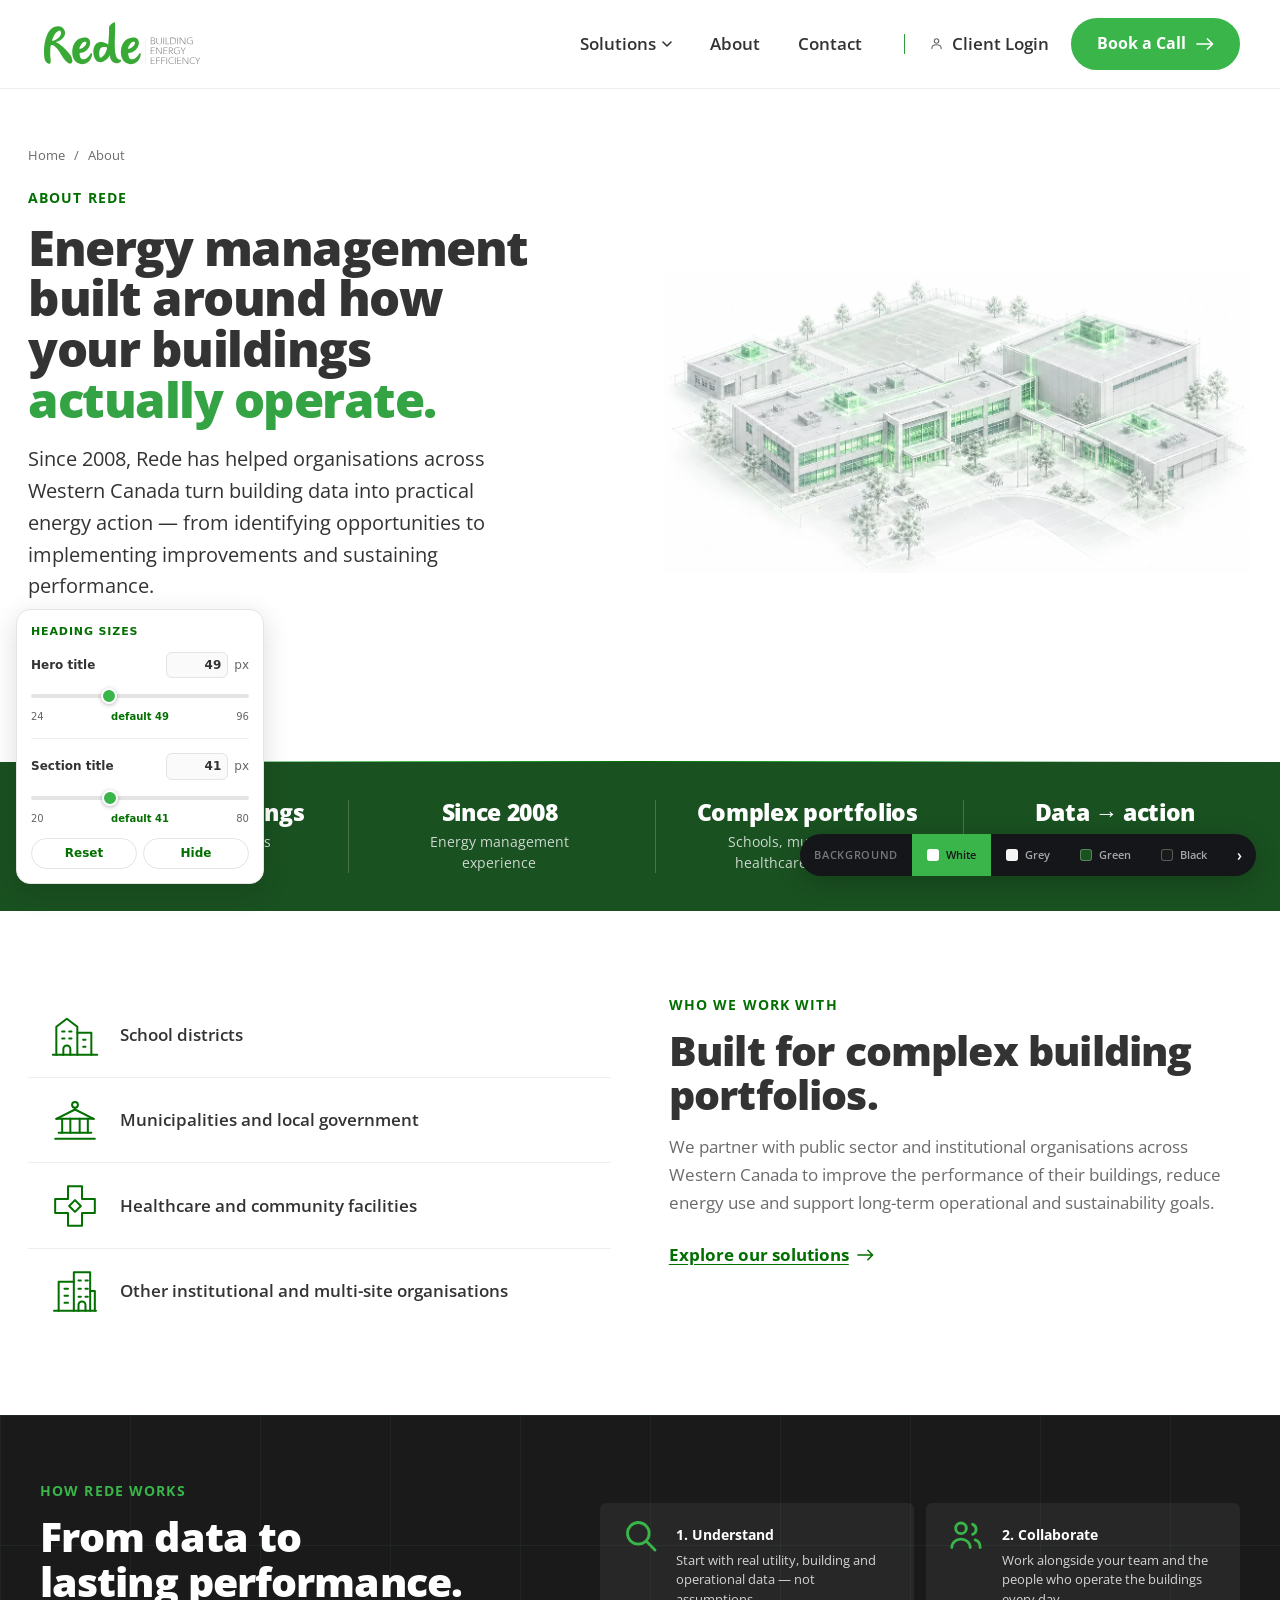
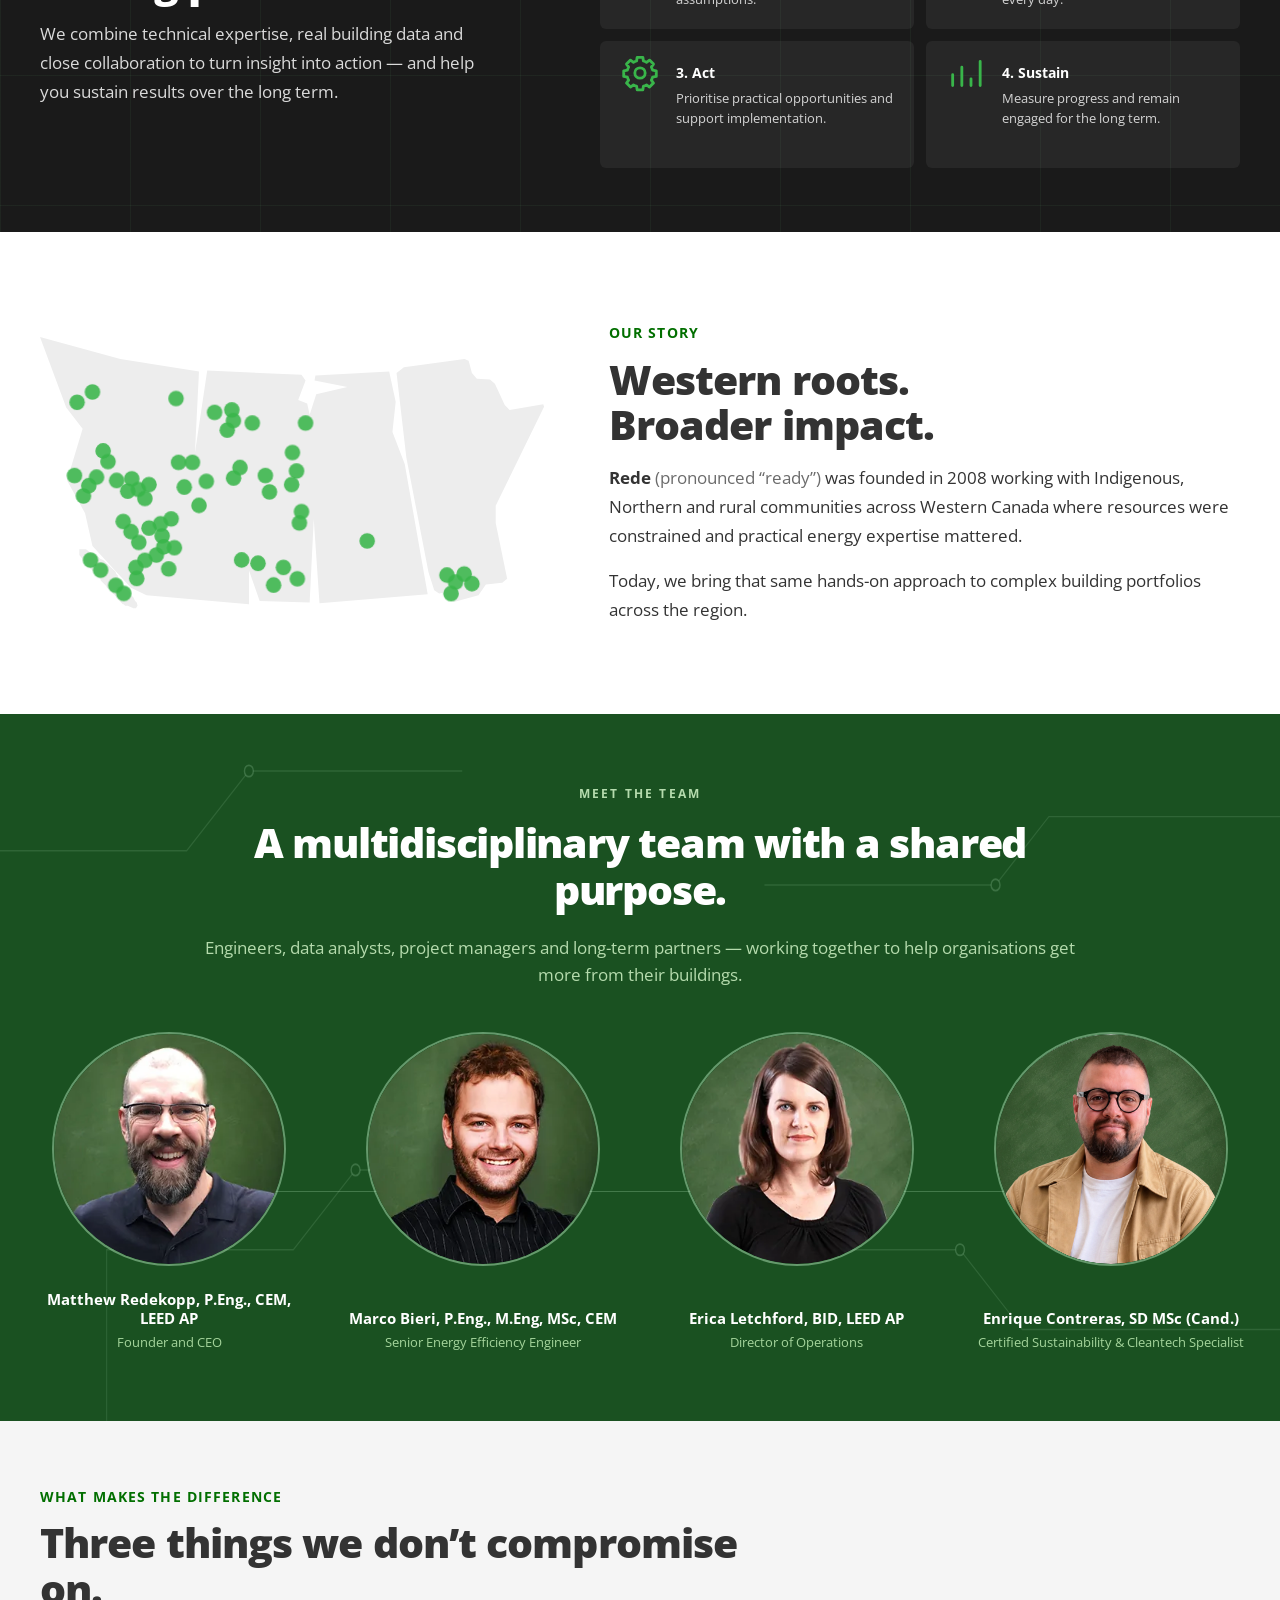
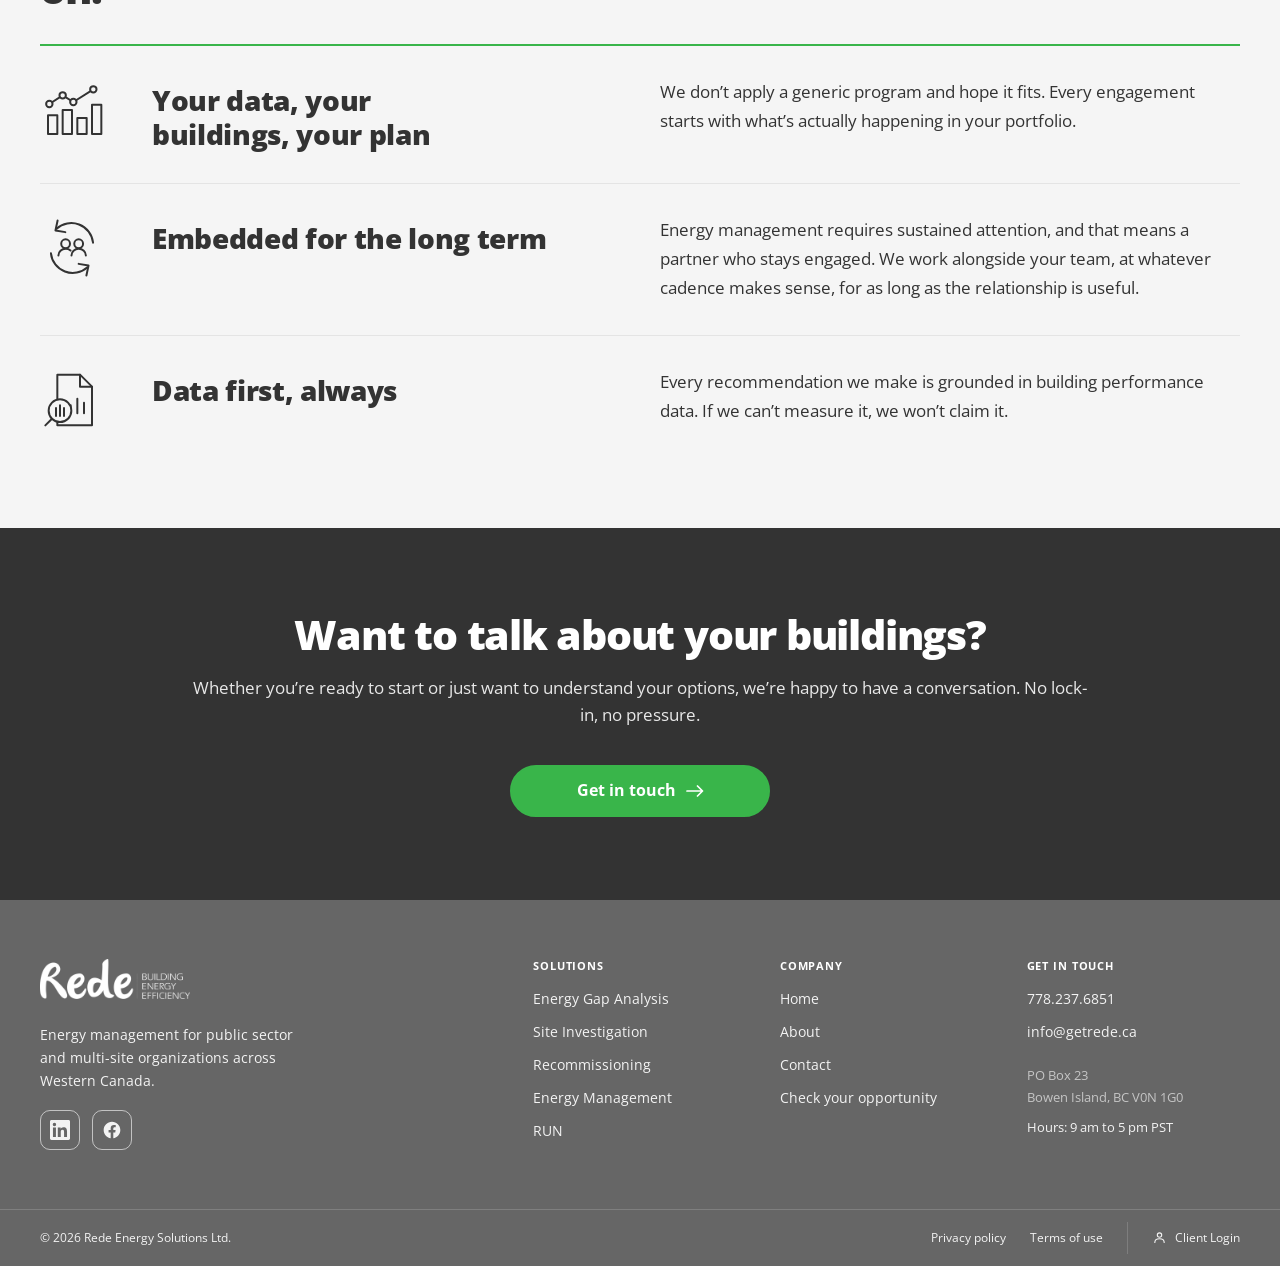
==== commit bd7714f7: "La imagen del menu de Solutions vuelve a verse Los cuatro paneles salian en verde plano, en local y " ====
--- a/about.html
+++ b/about.html
@@ -13,19 +13,19 @@
 <link rel="preconnect" href="https://fonts.gstatic.com" crossorigin>
 <link href="https://fonts.googleapis.com/css2?family=Open+Sans:wght@400;600;700;800&display=swap" rel="stylesheet">
 
-<link rel="stylesheet" href="css/tokens.css?v=202610221713">
-<link rel="stylesheet" href="css/style.css?v=202610221713">
-<link rel="stylesheet" href="css/d2.css?v=202610221713">
-<link rel="stylesheet" href="css/d2-variantes.css?v=202610221713">
-<link rel="stylesheet" href="css/v1.css?v=202610221713">
+<link rel="stylesheet" href="css/tokens.css?v=202610230817">
+<link rel="stylesheet" href="css/style.css?v=202610230817">
+<link rel="stylesheet" href="css/d2.css?v=202610230817">
+<link rel="stylesheet" href="css/d2-variantes.css?v=202610230817">
+<link rel="stylesheet" href="css/v1.css?v=202610230817">
 <!-- d2-ega.css: el hero se copia de Energy Gap Analysis y sus reglas
      viven ahi. Sin esta hoja el marcado no tiene un solo estilo. -->
-<link rel="stylesheet" href="css/d2-ega.css?v=202610221713">
-<link rel="stylesheet" href="css/d2-about.css?v=202610221713">
+<link rel="stylesheet" href="css/d2-ega.css?v=202610230817">
+<link rel="stylesheet" href="css/d2-about.css?v=202610230817">
 <!-- PRUEBA DE FONDO (16/9/2026) -- temporal, se retira al elegir -->
-<link rel="stylesheet" href="css/prueba-fondos.css?v=202610221713">
+<link rel="stylesheet" href="css/prueba-fondos.css?v=202610230817">
 <!-- Regulador de tamano de titulares: herramienta de trabajo -->
-<link rel="stylesheet" href="css/ajuste-titulos.css?v=202610221713">
+<link rel="stylesheet" href="css/ajuste-titulos.css?v=202610230817">
 </head>
 <body class="d2">
 
@@ -1049,8 +1049,8 @@
       </div>
     </footer>
 
-<script src="js/d2.js"></script>
-<script src="js/d2-header.js"></script>
+<script src="js/d2.js?v=202610221814"></script>
+<script src="js/d2-header.js?v=202610221814"></script>
 <!-- d2-composicion.js NO es opcional en esta pagina.
 
      Es quien traduce data-comp-rol a data-comp-tono, y sin el tono el
@@ -1058,9 +1058,9 @@
 
      Poner el rol sin cargar el script es exactamente lo que hice en el
      intento anterior, y por eso seguia invisible. -->
-<script src="js/d2-composicion.js"></script>
-
-<script src="js/prueba-fondos.js"></script>
-<script src="js/ajuste-titulos.js"></script>
+<script src="js/d2-composicion.js?v=202610221814"></script>
+
+<script src="js/prueba-fondos.js?v=202610221814"></script>
+<script src="js/ajuste-titulos.js?v=202610221814"></script>
 </body>
 </html>
--- a/css/d2.css
+++ b/css/d2.css
@@ -398,7 +398,9 @@
   width: 100%;
   height: 100%;
   object-fit: cover;
-  opacity: .26;
+  /* .26 dejaba el panel en verde plano: medido, la imagen variaba
+     12 niveles de 255 bajo el velo. */
+  opacity: .42;
 }
 
 /* Velo inferior: asegura la lectura del texto sobre cualquier zona del
@@ -407,13 +409,30 @@
   content: "";
   position: absolute;
   inset: 0;
+  /* Mas opaco abajo, donde va el texto, y mas limpio arriba, donde
+     no hay nada que proteger y solo tapaba la imagen. */
   background: linear-gradient(to top,
-    rgba(14, 42, 18, .85) 0%,
-    rgba(14, 42, 18, .35) 55%,
+    rgba(14, 42, 18, .88) 0%,
+    rgba(14, 42, 18, .30) 58%,
     transparent 100%);
 }
 
-.d2 .nav__drop__destacado > * { position: relative; z-index: 1; }
+/* El texto va por encima del velo, la imagen NO.
+
+   Antes decia "> *", que alcanzaba a todos los hijos. Cuando la imagen
+   se envolvio en un <picture> para servir webp, ese <picture> paso a
+   ser hijo directo: la regla lo metia en la pila del texto y el <img>
+   de dentro, que es absolute con inset:0, dejaba de medirse contra el
+   panel. Los cuatro paneles se veian en verde plano. */
+.d2 .nav__drop__destacado > *:not(picture) { position: relative; z-index: 1; }
+
+/* El <picture> ocupa el panel entero, como ocupaba el <img> cuando iba
+   suelto. Sin esto mide lo que una linea de texto. */
+.d2 .nav__drop__destacado > picture {
+  position: absolute;
+  inset: 0;
+  display: block;
+}
 
 .d2 .nav__drop__cifra {
   margin: 0;
--- a/css/d2-variantes.css
+++ b/css/d2-variantes.css
@@ -1570,18 +1570,14 @@
   flex: 0 0 auto;
   display: grid;
   place-items: center;
-  /* Crece con la cifra: a 64px quedaba pequeno al lado de 60px de
-     numero. */
-  width: 84px;
-  height: 84px;
+  width: 64px;
+  height: 64px;
   border-radius: 50%;
   background: rgba(255, 255, 255, .08);
   color: var(--c-blanco, #FFFFFF);
 }
 
-/* El trazo crece con su circulo: 32 en una caja de 84 dejaba
-   demasiado aire alrededor. */
-.d2-logos--dos__ico svg { width: 42px; height: 42px; }
+.d2-logos--dos__ico svg { width: 32px; height: 32px; }
 
 .d2-logos--dos__ico svg :is(path, circle, rect) {
   fill: none;
@@ -1613,11 +1609,7 @@
 
 .d2-logos--dos__cifra {
   margin: 0;
-  /* 22/10/2026: la cifra crece para que el dato pese. De 40px de
-     techo a 60 --la mas grande del sistema estaba en 44, asi que esta
-     pasa a ser la cifra destacada de la pagina, que es lo que toca a
-     la unica prueba de resultado que hay--. */
-  font-size: clamp(2.5rem, 1.9rem + 2.6vw, 3.75rem);
+  font-size: clamp(1.75rem, 1.4rem + 1.4vw, 2.5rem);
   font-weight: var(--fw-extrabold);
   line-height: 1;
   letter-spacing: -.03em;
@@ -1626,8 +1618,7 @@
 
 .d2-logos--dos__cifra-pie {
   margin: 6px 0 0;
-  /* De 15 a 19px: acompana a una cifra de 60, no de 40. */
-  font-size: clamp(1rem, .92rem + .38vw, 1.1875rem);
+  font-size: .9375rem;
   font-weight: var(--fw-medium);
   line-height: 1.25;
   color: var(--c-texto);
@@ -1635,9 +1626,7 @@
 
 .d2-logos--dos__cifra-nota {
   margin: 2px 0 0;
-  /* De 13 a 15px. Sube con las otras dos, pero menos: es la letra
-     pequena y tiene que seguir leyendose como tal. */
-  font-size: clamp(.875rem, .84rem + .17vw, .9375rem);
+  font-size: .8125rem;
   line-height: 1.3;
   color: var(--c-texto-suave);
 }
@@ -16747,3 +16736,31 @@
 .d2 .dos-col__cta {
   border-radius: var(--radio-pill, 999px);
 }
+
+
+/* LA CIFRA CRECE SOLO EN GAP (22/10/2026, punto 3.2)
+
+   Se pidio agrandar el $2.94M de Energy Gap Analysis. La clase la
+   comparten DOS bloques --ese y el $4.4M de la home-- asi que subirla
+   sin mas agrandaba tambien el de la home, que nadie pidio.
+
+   El aumento se acota a la pagina de Gap con `.ega-page`, la clase de su <body>. En la home
+   la cifra se queda en sus 40px de siempre. */
+.d2.ega-page .d2-logos--dos__cifra {
+  font-size: clamp(2.5rem, 1.9rem + 2.6vw, 3.75rem);
+}
+
+.d2.ega-page .d2-logos--dos__cifra-pie {
+  font-size: clamp(1rem, .92rem + .38vw, 1.1875rem);
+}
+
+.d2.ega-page .d2-logos--dos__cifra-nota {
+  font-size: clamp(.875rem, .84rem + .17vw, .9375rem);
+}
+
+.d2.ega-page .d2-logos--dos__ico {
+  width: 84px;
+  height: 84px;
+}
+
+.d2.ega-page .d2-logos--dos__ico svg { width: 42px; height: 42px; }
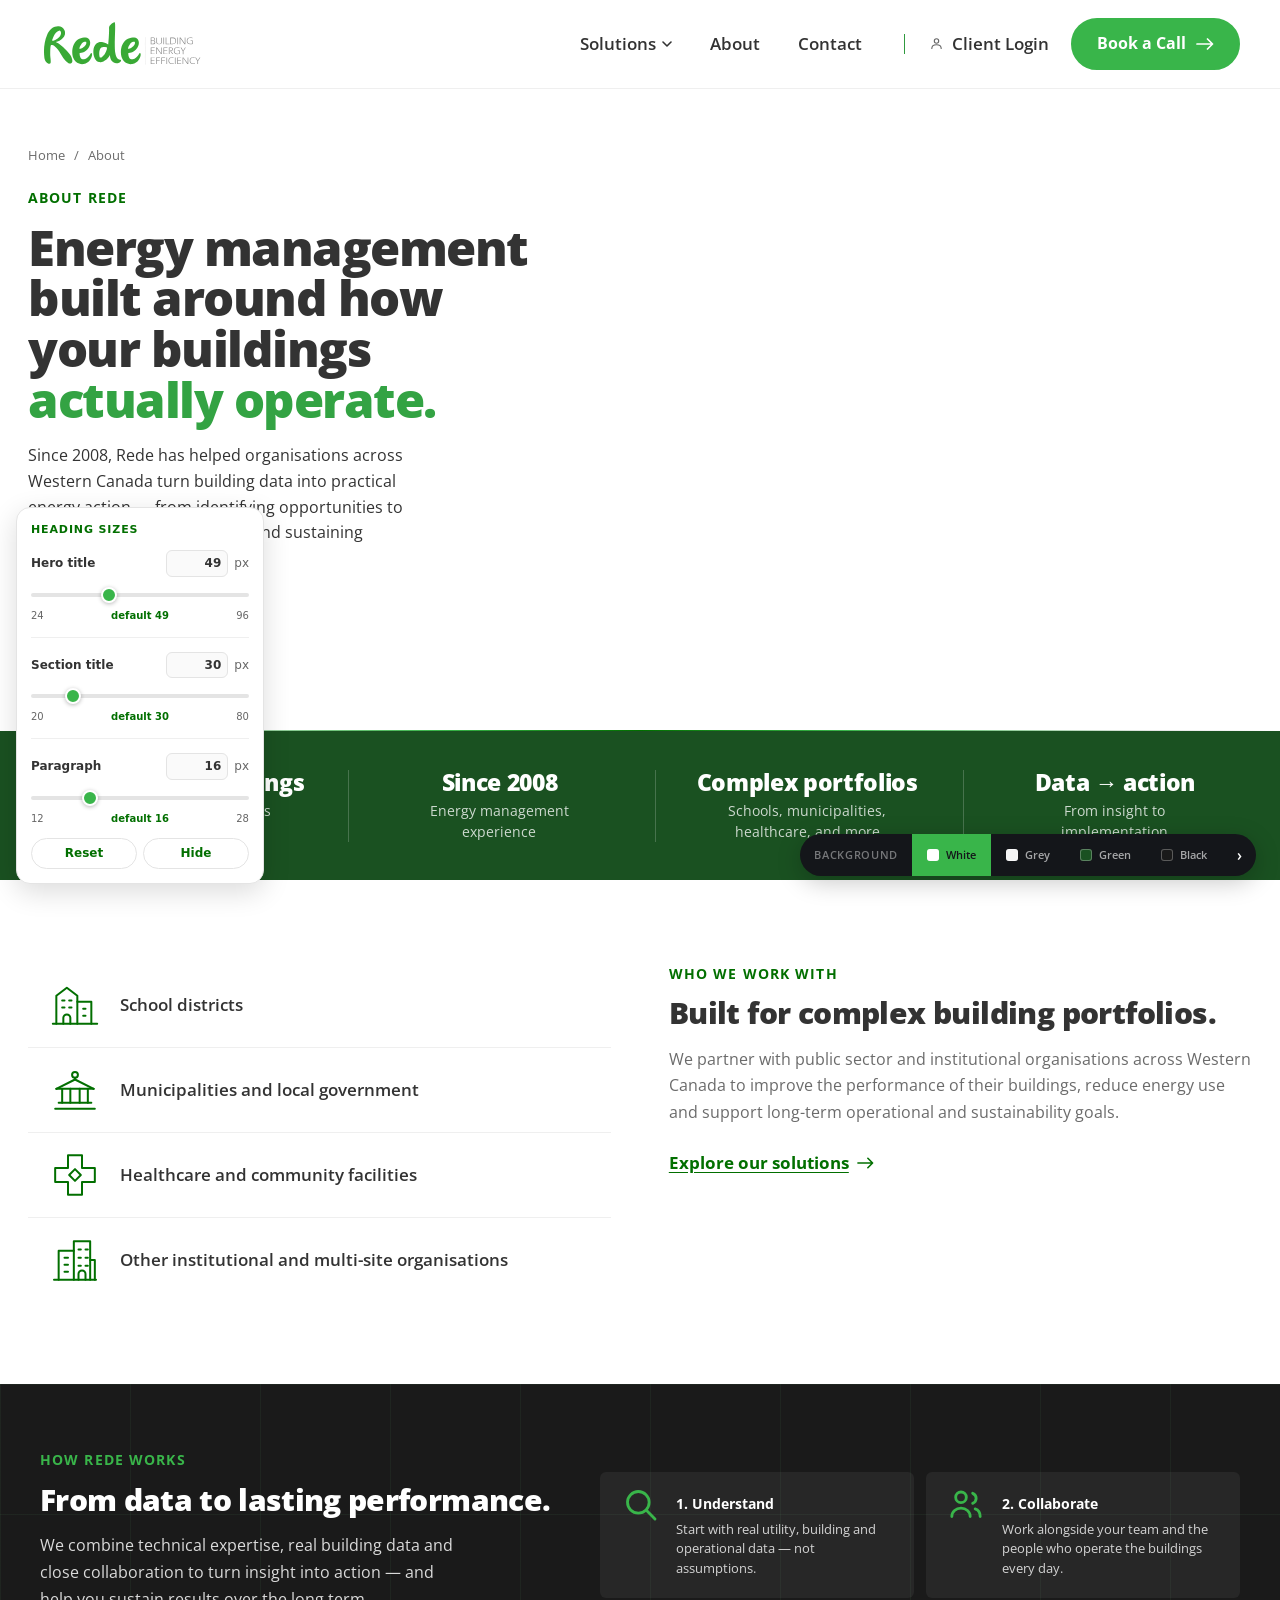
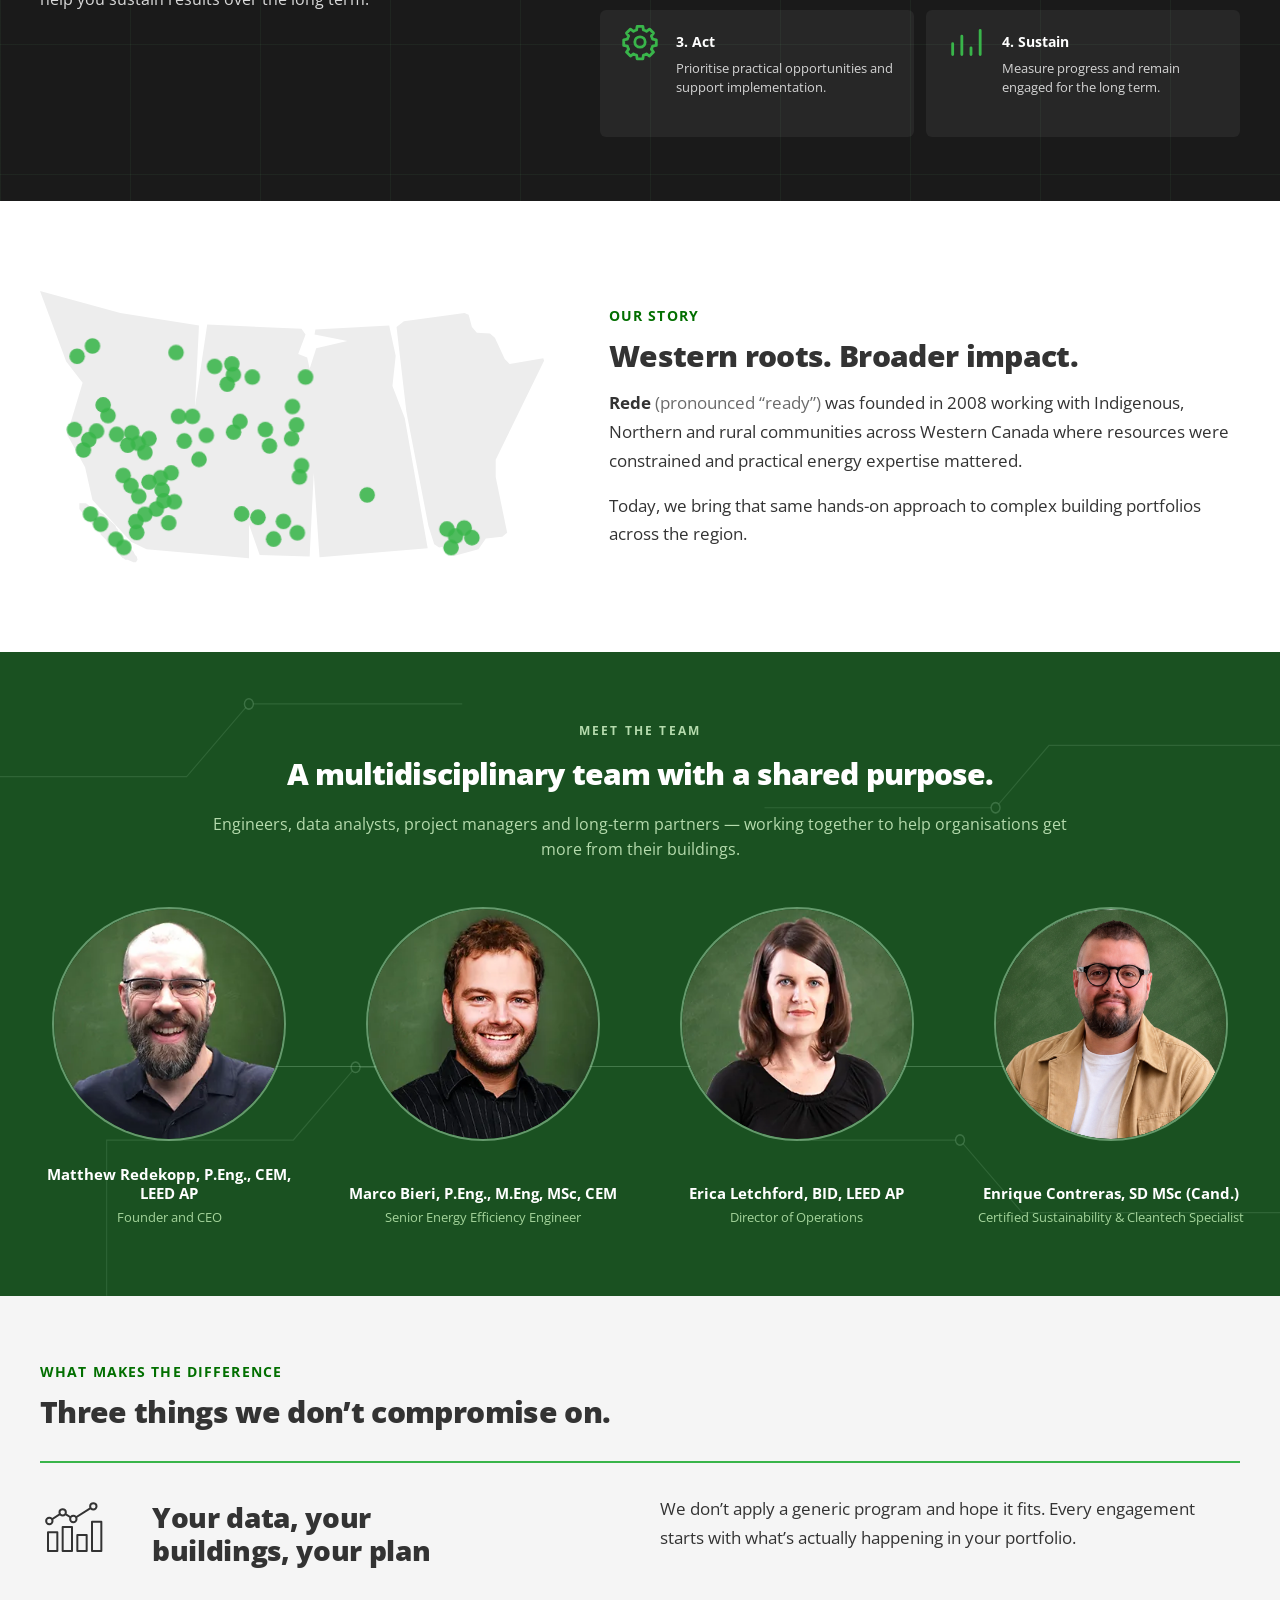
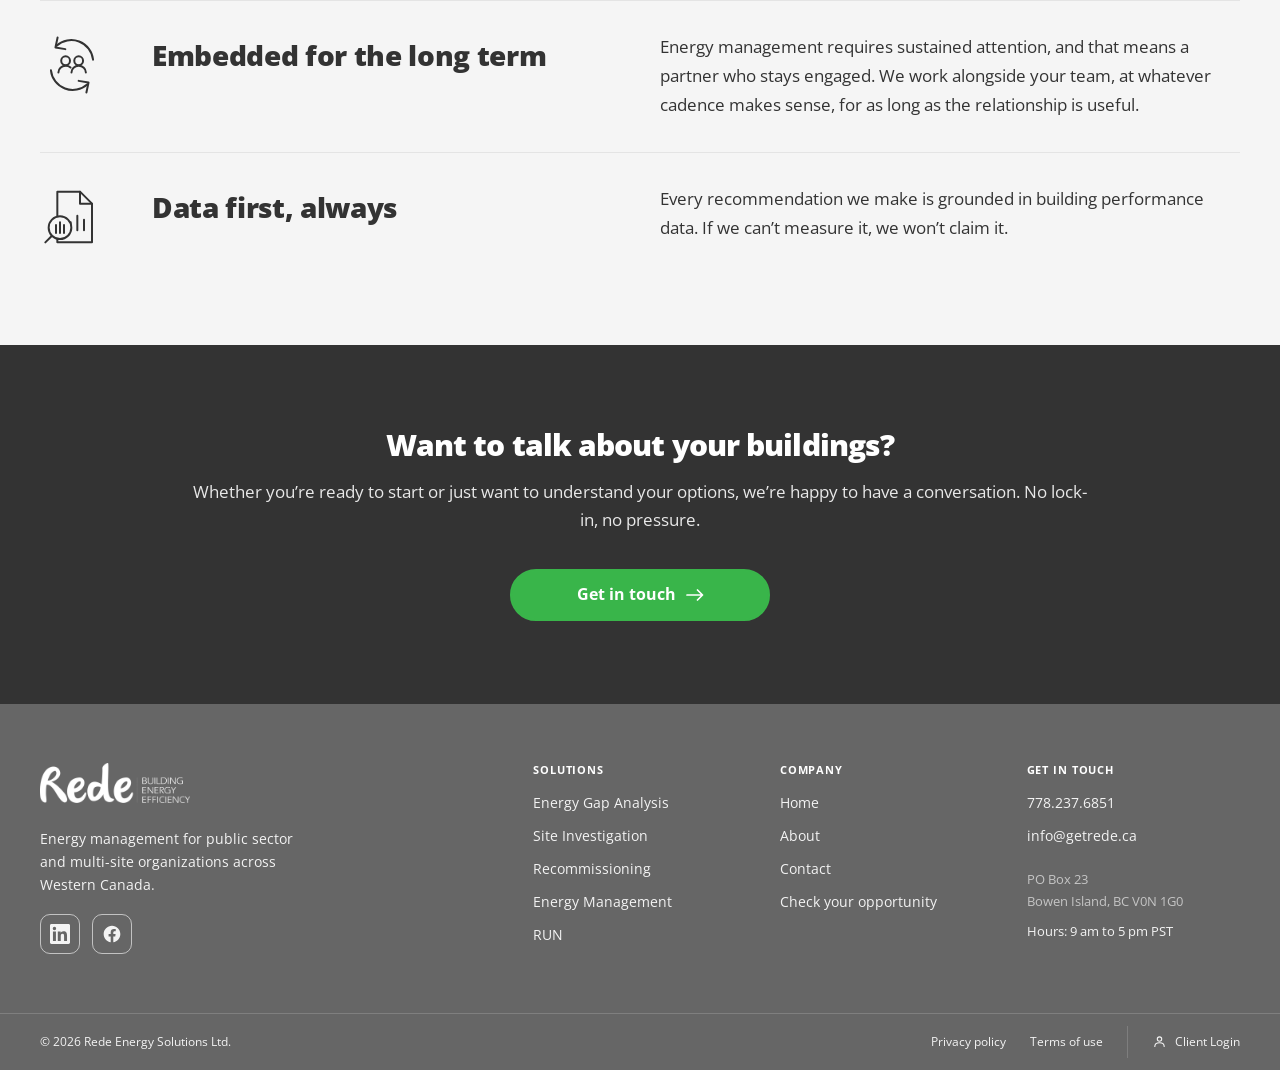
==== commit 14712ac4: "Titulares de seccion a 30, parrafos a 16, y una barra para regularlos TITULAR DE SECCION De clamp(34" ====
--- a/about.html
+++ b/about.html
@@ -13,19 +13,19 @@
 <link rel="preconnect" href="https://fonts.gstatic.com" crossorigin>
 <link href="https://fonts.googleapis.com/css2?family=Open+Sans:wght@400;600;700;800&display=swap" rel="stylesheet">
 
-<link rel="stylesheet" href="css/tokens.css?v=202610230817">
-<link rel="stylesheet" href="css/style.css?v=202610230817">
-<link rel="stylesheet" href="css/d2.css?v=202610230817">
-<link rel="stylesheet" href="css/d2-variantes.css?v=202610230817">
-<link rel="stylesheet" href="css/v1.css?v=202610230817">
+<link rel="stylesheet" href="css/tokens.css?v=202610231014">
+<link rel="stylesheet" href="css/style.css?v=202610231014">
+<link rel="stylesheet" href="css/d2.css?v=202610231014">
+<link rel="stylesheet" href="css/d2-variantes.css?v=202610231014">
+<link rel="stylesheet" href="css/v1.css?v=202610231014">
 <!-- d2-ega.css: el hero se copia de Energy Gap Analysis y sus reglas
      viven ahi. Sin esta hoja el marcado no tiene un solo estilo. -->
-<link rel="stylesheet" href="css/d2-ega.css?v=202610230817">
-<link rel="stylesheet" href="css/d2-about.css?v=202610230817">
+<link rel="stylesheet" href="css/d2-ega.css?v=202610231014">
+<link rel="stylesheet" href="css/d2-about.css?v=202610231014">
 <!-- PRUEBA DE FONDO (16/9/2026) -- temporal, se retira al elegir -->
-<link rel="stylesheet" href="css/prueba-fondos.css?v=202610230817">
+<link rel="stylesheet" href="css/prueba-fondos.css?v=202610231014">
 <!-- Regulador de tamano de titulares: herramienta de trabajo -->
-<link rel="stylesheet" href="css/ajuste-titulos.css?v=202610230817">
+<link rel="stylesheet" href="css/ajuste-titulos.css?v=202610231014">
 </head>
 <body class="d2">
 
@@ -1049,8 +1049,8 @@
       </div>
     </footer>
 
-<script src="js/d2.js?v=202610221814"></script>
-<script src="js/d2-header.js?v=202610221814"></script>
+<script src="js/d2.js?v=202610231014"></script>
+<script src="js/d2-header.js?v=202610231014"></script>
 <!-- d2-composicion.js NO es opcional en esta pagina.
 
      Es quien traduce data-comp-rol a data-comp-tono, y sin el tono el
@@ -1058,9 +1058,9 @@
 
      Poner el rol sin cargar el script es exactamente lo que hice en el
      intento anterior, y por eso seguia invisible. -->
-<script src="js/d2-composicion.js?v=202610221814"></script>
-
-<script src="js/prueba-fondos.js?v=202610221814"></script>
-<script src="js/ajuste-titulos.js?v=202610221814"></script>
+<script src="js/d2-composicion.js?v=202610231014"></script>
+
+<script src="js/prueba-fondos.js?v=202610231014"></script>
+<script src="js/ajuste-titulos.js?v=202610231014"></script>
 </body>
 </html>
--- a/css/tokens.css
+++ b/css/tokens.css
@@ -126,7 +126,24 @@
      adoptarla; lo que cambia es que ahora se toca en un sitio.
 
      No se toca --fs-h2 para no mover los titulos de tarjeta que la usan. */
-  --fs-seccion: clamp(34px, 3.4vw, 41px);
+  /* 23/10/2026: 30px fijo, en todos los anchos. Lo pidio el usuario y
+     sustituye al clamp de 34 a 41. A 30 el titular sigue midiendo casi
+     el doble que el parrafo de entrada, que es lo que sostiene la
+     jerarquia entre los dos. */
+  --fs-seccion: 30px;
+
+  /* EL PARRAFO DE ENTRADA (23/10/2026)
+
+     Los parrafos que abren hero y secciones median 17px, pero ese 17
+     salia de TREINTA reglas distintas en tres hojas: unas con clamp,
+     otras con el valor escrito a pelo.
+
+     Esta variable es ahora el unico sitio donde se decide, igual que
+     --fs-seccion para los titulares. Las treinta reglas apuntan aqui.
+
+     No se reutiliza --fs-body-lg: esa la usan tambien pies de foto y
+     notas, y moverla arrastraria texto que no es un parrafo de entrada. */
+  --fs-lead:    16px;
   --fs-h3:      clamp(1.35rem, 1.2rem + 0.7vw, 1.75rem);
   --fs-body-lg: clamp(1.0625rem, 1rem + 0.3vw, 1.25rem);
   --fs-body:    clamp(1rem, 0.97rem + 0.15vw, 1.0625rem);
--- a/css/style.css
+++ b/css/style.css
@@ -326,7 +326,7 @@
 
 .hero__lead {
   max-width: 34em;
-  font-size: var(--fs-body-lg);
+  font-size: var(--fs-lead);
   color: var(--c-texto-cuerpo);
 }
 
@@ -782,7 +782,7 @@
 }
 
 .problema__lead {
-  font-size: var(--fs-body-lg);
+  font-size: var(--fs-lead);
   color: var(--c-texto-cuerpo);
 }
 
@@ -949,7 +949,7 @@
 }
 
 .calc__lead {
-  font-size: var(--fs-body-lg);
+  font-size: var(--fs-lead);
   color: var(--c-texto-cuerpo);
 }
 
@@ -2414,7 +2414,7 @@
 }
 
 .rutas__lead {
-  font-size: var(--fs-body-lg);
+  font-size: var(--fs-lead);
   color: var(--c-texto-cuerpo);
 }
 
@@ -2611,7 +2611,7 @@
 }
 
 .equipo__lead {
-  font-size: var(--fs-body-lg);
+  font-size: var(--fs-lead);
   color: var(--c-texto-cuerpo);
 }
 
@@ -2974,7 +2974,7 @@
 
 .acceso__lead {
   margin-bottom: var(--sp-6);
-  font-size: var(--fs-body);
+  font-size: var(--fs-lead);
   line-height: 1.6;
   color: var(--c-texto-cuerpo);
 }
@@ -3242,7 +3242,7 @@
 
 .serv-hero__lead {
   max-width: 58ch;
-  font-size: var(--fs-body-lg);
+  font-size: var(--fs-lead);
   color: var(--c-texto-cuerpo);
 }
 
@@ -3436,7 +3436,7 @@
 }
 
 .plataforma__lead {
-  font-size: var(--fs-body-lg);
+  font-size: var(--fs-lead);
   color: var(--c-texto-cuerpo);
 }
 
@@ -3566,7 +3566,7 @@
 }
 
 .niveles__lead {
-  font-size: var(--fs-body-lg);
+  font-size: var(--fs-lead);
   color: var(--c-texto-cuerpo);
 }
 
@@ -3746,7 +3746,7 @@
 }
 
 .requisitos__lead {
-  font-size: var(--fs-body-lg);
+  font-size: var(--fs-lead);
   color: var(--c-texto-cuerpo);
 }
 
@@ -3871,7 +3871,7 @@
 }
 
 .fondos__lead {
-  font-size: var(--fs-body-lg);
+  font-size: var(--fs-lead);
   color: var(--c-texto-cuerpo);
 }
 
@@ -4078,7 +4078,7 @@
 }
 
 .ciclo-sec__lead {
-  font-size: var(--fs-body-lg);
+  font-size: var(--fs-lead);
   color: var(--c-texto-cuerpo);
 }
 
@@ -4280,7 +4280,7 @@
 }
 
 .origen__lead {
-  font-size: var(--fs-body-lg);
+  font-size: var(--fs-lead);
   color: var(--c-texto-cuerpo);
 }
 
--- a/css/d2.css
+++ b/css/d2.css
@@ -548,7 +548,7 @@
 .d2-hero__lead {
   max-width: 44ch;
   margin: var(--d2-e4) 0 0;
-  font-size: clamp(1rem, .95rem + .3vw, 1.0625rem);
+  font-size: var(--fs-lead);
   line-height: 1.7;
   color: var(--c-texto-cuerpo);
 }
@@ -944,7 +944,7 @@
 .d2-lead-seccion {
   max-width: 62ch;
   margin: var(--d2-e4) auto 0;
-  font-size: clamp(1rem, .95rem + .3vw, 1.0625rem);
+  font-size: var(--fs-lead);
   line-height: 1.7;
   color: var(--c-texto-cuerpo);
 }
--- a/css/d2-variantes.css
+++ b/css/d2-variantes.css
@@ -2139,7 +2139,7 @@
 .d2-prob-lec__lead,
 .d2-prob-comp__lead {
   margin: var(--d2-e3) 0 0;
-  font-size: clamp(.9375rem, .9rem + .2vw, 1.0625rem);
+  font-size: var(--fs-lead);
   line-height: 1.62;
   color: var(--c-texto-cuerpo, #333);
 }
@@ -2263,7 +2263,7 @@
 
 .d2-prob-lec__lead {
   margin: var(--d2-e3) 0 0;
-  font-size: clamp(.9375rem, .9rem + .2vw, 1.0625rem);
+  font-size: var(--fs-lead);
   line-height: 1.62;
   color: var(--c-texto-cuerpo, #333);
 }
@@ -2871,7 +2871,7 @@
 
 .d2 .calc__lead {
   margin: var(--d2-e3) 0 0;
-  font-size: clamp(.9375rem, .9rem + .2vw, 1.0625rem);
+  font-size: var(--fs-lead);
   line-height: 1.62;
   color: var(--c-texto-cuerpo, #333);
 }
@@ -4295,7 +4295,7 @@
 .d2 .d2-rutas-esc__lead,
 .d2 .d2-rutas-cmp__lead {
   margin: var(--d2-e3) 0 0;
-  font-size: clamp(.9375rem, .9rem + .2vw, 1.0625rem);
+  font-size: var(--fs-lead);
   line-height: 1.62;
   color: var(--c-texto-cuerpo, #333);
 }
@@ -6849,7 +6849,7 @@
 .d2 .d2-equipo-dosier__lead,
 .d2 .d2-equipo-firma__lead {
   margin: var(--d2-e3) 0 0;
-  font-size: clamp(.9375rem, .9rem + .2vw, 1.0625rem);
+  font-size: var(--fs-lead);
   line-height: 1.62;
   color: var(--c-texto-cuerpo, #333);
 }
@@ -6890,7 +6890,7 @@
 .d2 .d2-equipo-firma__lead {
   margin: clamp(14px, 1.6vw, 20px) 0 0;
   max-width: 62ch;
-  font-size: 17px;
+  font-size: var(--fs-lead);
   line-height: 1.6;
 }
 
@@ -8478,7 +8478,7 @@
 
 .d2-prob-mapa__lead {
   margin: 0 0 14px;
-  font-size: 17px;
+  font-size: var(--fs-lead);
   line-height: 1.6;
   color: var(--mapa-cuerpo);
   max-width: 46ch;
@@ -10603,7 +10603,7 @@
 
 .d2 .d2-faq-rol__lead {
   margin: 0;
-  font-size: 17px;
+  font-size: var(--fs-lead);
   line-height: 1.6;
   color: var(--c-texto-cuerpo, #333333);
 }
@@ -10876,7 +10876,7 @@
      mediria sobre los 17px del lead, no sobre el tamano del titular, y el
      ajuste se quedaba en 27px cuando hacen falta 48. */
   margin: calc(32px + (clamp(32px, 3.5vw, 50px) * 1.04 - 17px * 1.6) / 2) 0 0;
-  font-size: 17px;
+  font-size: var(--fs-lead);
   line-height: 1.6;
   color: var(--c-texto-cuerpo, #333333);
   max-width: 46ch;
@@ -11566,7 +11566,7 @@
 
 .d2 .d2-cta-ficha__lead {
   margin: 0;
-  font-size: 17px;
+  font-size: var(--fs-lead);
   line-height: 1.62;
   color: #E8E8E8;                       /* 11.04:1 */
   max-width: 44ch;
@@ -12274,7 +12274,7 @@
   margin: 0;
   /* 17px y no 15.5: es el tamano de entradilla que usan las otras cuatro
      secciones que la llevan, y este era el unico distinto. */
-  font-size: 17px;
+  font-size: var(--fs-lead);
   line-height: 1.6;
   color: #B5DBAD;
 }
@@ -13907,7 +13907,7 @@
 
 .d2 .d2-botones__lead {
   margin: var(--d2-e3) 0 0;
-  font-size: clamp(.9375rem, .9rem + .2vw, 1.0625rem);
+  font-size: var(--fs-lead);
   line-height: 1.62;
   color: var(--c-texto-cuerpo, #333);
 }
@@ -14336,7 +14336,7 @@
 
 .d2 .d2-equipo-voz__lead {
   margin: clamp(14px, 1.6vw, 20px) 0 0;
-  font-size: 17px;
+  font-size: var(--fs-lead);
   line-height: 1.6;
   color: #B5DBAD;
 }
@@ -16096,7 +16096,7 @@
 .d2 .d2-financia__lead {
   margin: 18px 0 0;
   max-width: 46ch;
-  font-size: 1.0625rem;
+  font-size: var(--fs-lead);
   line-height: 1.65;
   color: var(--c-texto-cuerpo, #333333);
 }
@@ -16317,6 +16317,12 @@
 .d2 .d2-financia__programas li {
   height: 46px;
   box-sizing: border-box;
+  /* Centrado para todas, lleven logo o no (23/10/2026). Al quitar los
+     logos de FortisBC y SaskPower volvieron a ser list-item y su texto
+     se colocaba 2px alto dentro del alto fijo. */
+  display: inline-flex;
+  align-items: center;
+  justify-content: center;
 }
 
 @media (max-width: 540px) {
--- a/css/v1.css
+++ b/css/v1.css
@@ -2199,7 +2199,7 @@
 
 .d2 .fases-sec__lead {
   margin: 0 0 var(--sp-4, 16px);
-  font-size: var(--fs-body, 1rem);
+  font-size: var(--fs-lead);
   line-height: 1.55;
 }
 
@@ -2349,7 +2349,7 @@
 
 .d2 .comp-sec__lead {
   margin: 0 0 var(--sp-4, 16px);
-  font-size: var(--fs-body, 1rem);
+  font-size: var(--fs-lead);
   line-height: 1.55;
   color: rgba(255, 255, 255, .88);
 }
@@ -2534,7 +2534,7 @@
 
 .d2 .giro-sec__lead {
   margin: 0 0 var(--sp-4, 16px);
-  font-size: var(--fs-body, 1rem);
+  font-size: var(--fs-lead);
   line-height: 1.55;
 }
 
--- a/css/d2-ega.css
+++ b/css/d2-ega.css
@@ -120,7 +120,7 @@
 .d2 .d2-ega-hero__lead {
   margin: 0 0 26px;
   max-width: 46ch;
-  font-size: var(--fs-body-lg);
+  font-size: var(--fs-lead);
   line-height: 1.6;
   color: var(--c-texto-cuerpo, #333333);
 }
@@ -214,7 +214,7 @@
 
 .d2 :is(.d2-ega-pasos__lead, .d2-ega-fondos__lead) {
   margin: 0;
-  font-size: 17px;
+  font-size: var(--fs-lead);
   line-height: 1.65;
   color: var(--c-texto-cuerpo, #333333);
 }
@@ -319,7 +319,7 @@
 
 .d2 .d2-ega-alcance__lead {
   margin: 18px 0 0;
-  font-size: 17px;
+  font-size: var(--fs-lead);
   line-height: 1.65;
   color: var(--c-texto-cuerpo, #333333);
 }
@@ -2060,7 +2060,7 @@
 
 .d2 .ega-comp__lead {
   margin: var(--sp-4, 1rem) 0 0;
-  font-size: var(--fs-body, 1rem);
+  font-size: var(--fs-lead);
   line-height: 1.65;
   color: rgba(255, 255, 255, .84);
 }
@@ -2075,7 +2075,7 @@
    texto en vez de dejarlo como un parrafo mas. */
 .d2 .ega-comp__cierre {
   margin: var(--sp-5, 1.25rem) 0 0;
-  font-size: var(--fs-body, 1rem);
+  font-size: var(--fs-lead);
   font-weight: var(--fw-bold, 700);
   line-height: 1.5;
   color: var(--c-blanco, #FFFFFF);
--- a/css/d2-about.css
+++ b/css/d2-about.css
@@ -264,7 +264,7 @@
 .d2 .ab-mas__lead {
   margin: var(--sp-4) 0 0;
   max-width: 46ch;
-  font-size: var(--fs-body);
+  font-size: var(--fs-lead);
   line-height: 1.7;
   /* Blanco al 84%: 14.9:1 sobre el fondo. */
   color: rgba(255, 255, 255, .84);
@@ -1077,7 +1077,7 @@
 
 .d2 .ab-quien__lead {
   margin: var(--sp-4, 1rem) 0 0;
-  font-size: var(--fs-body, 1rem);
+  font-size: var(--fs-lead);
   line-height: 1.65;
   color: var(--c-texto-suave, #6B6B6B);
 }
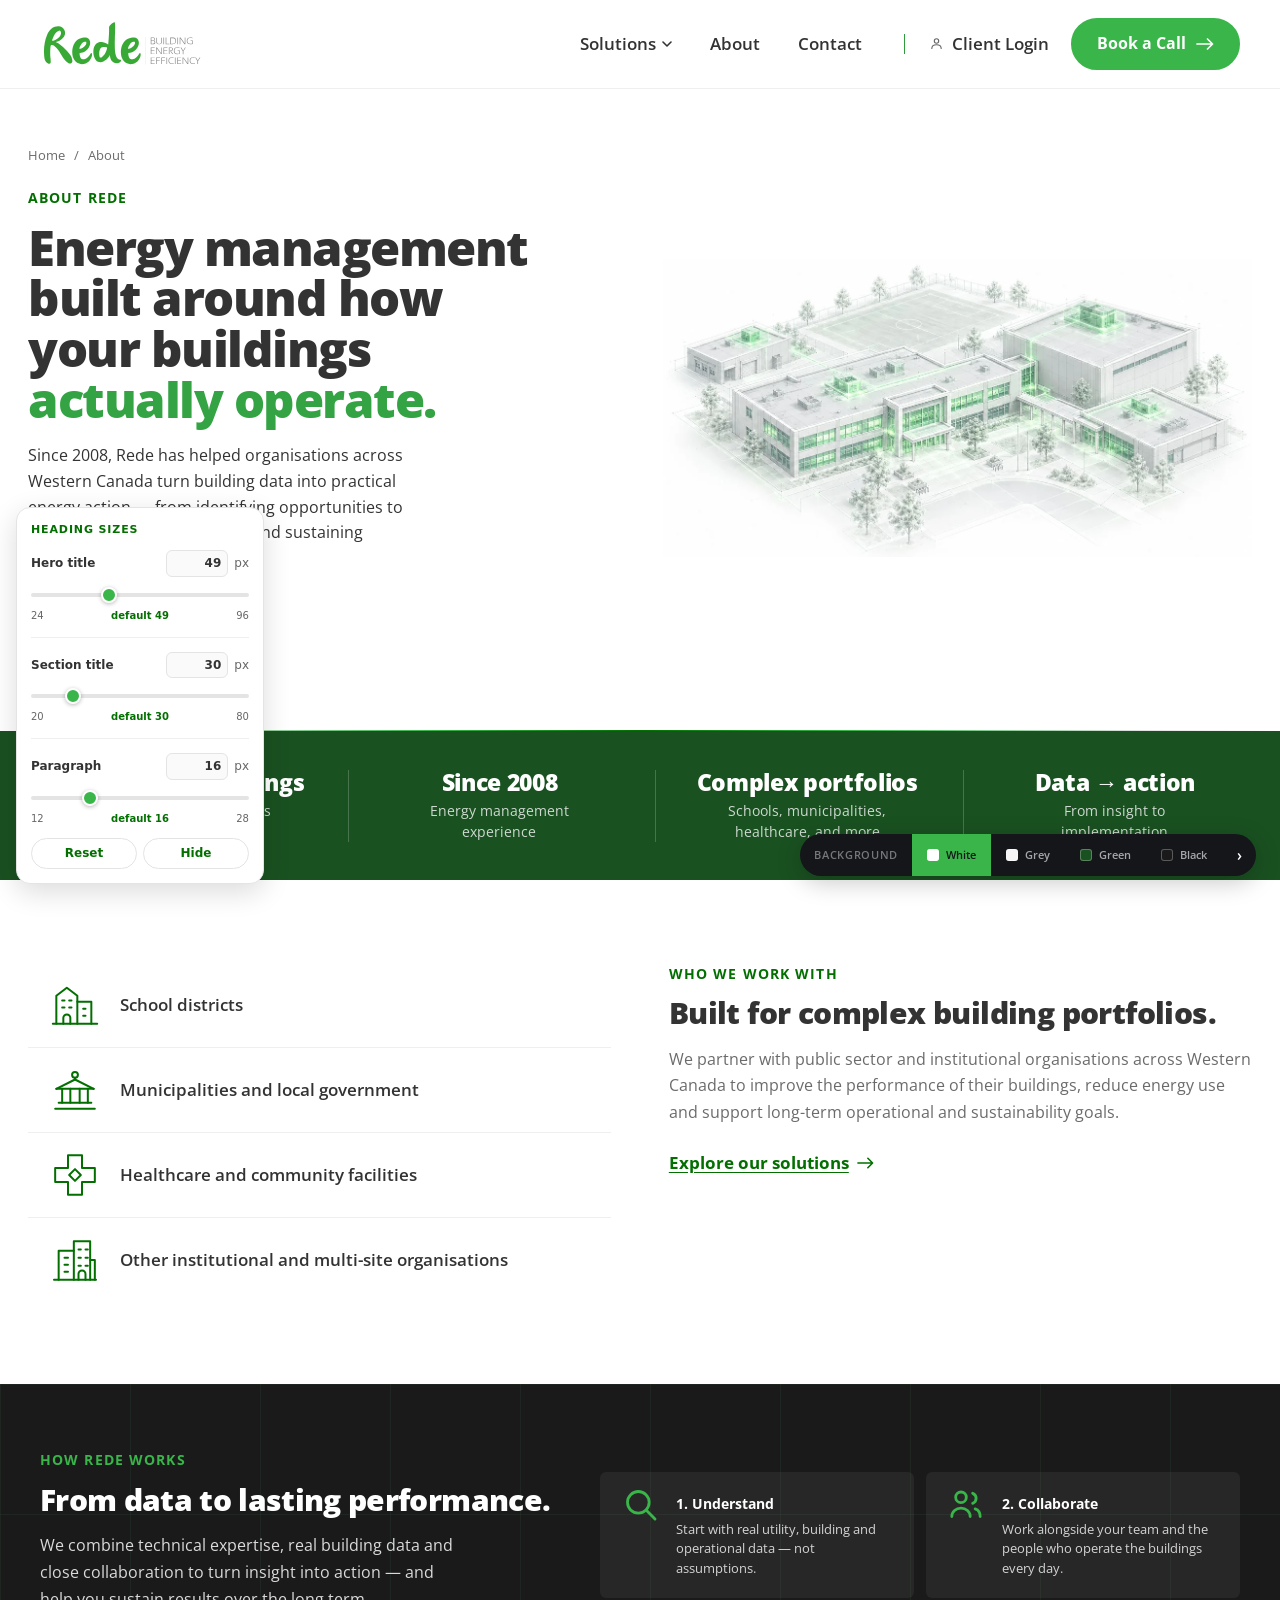
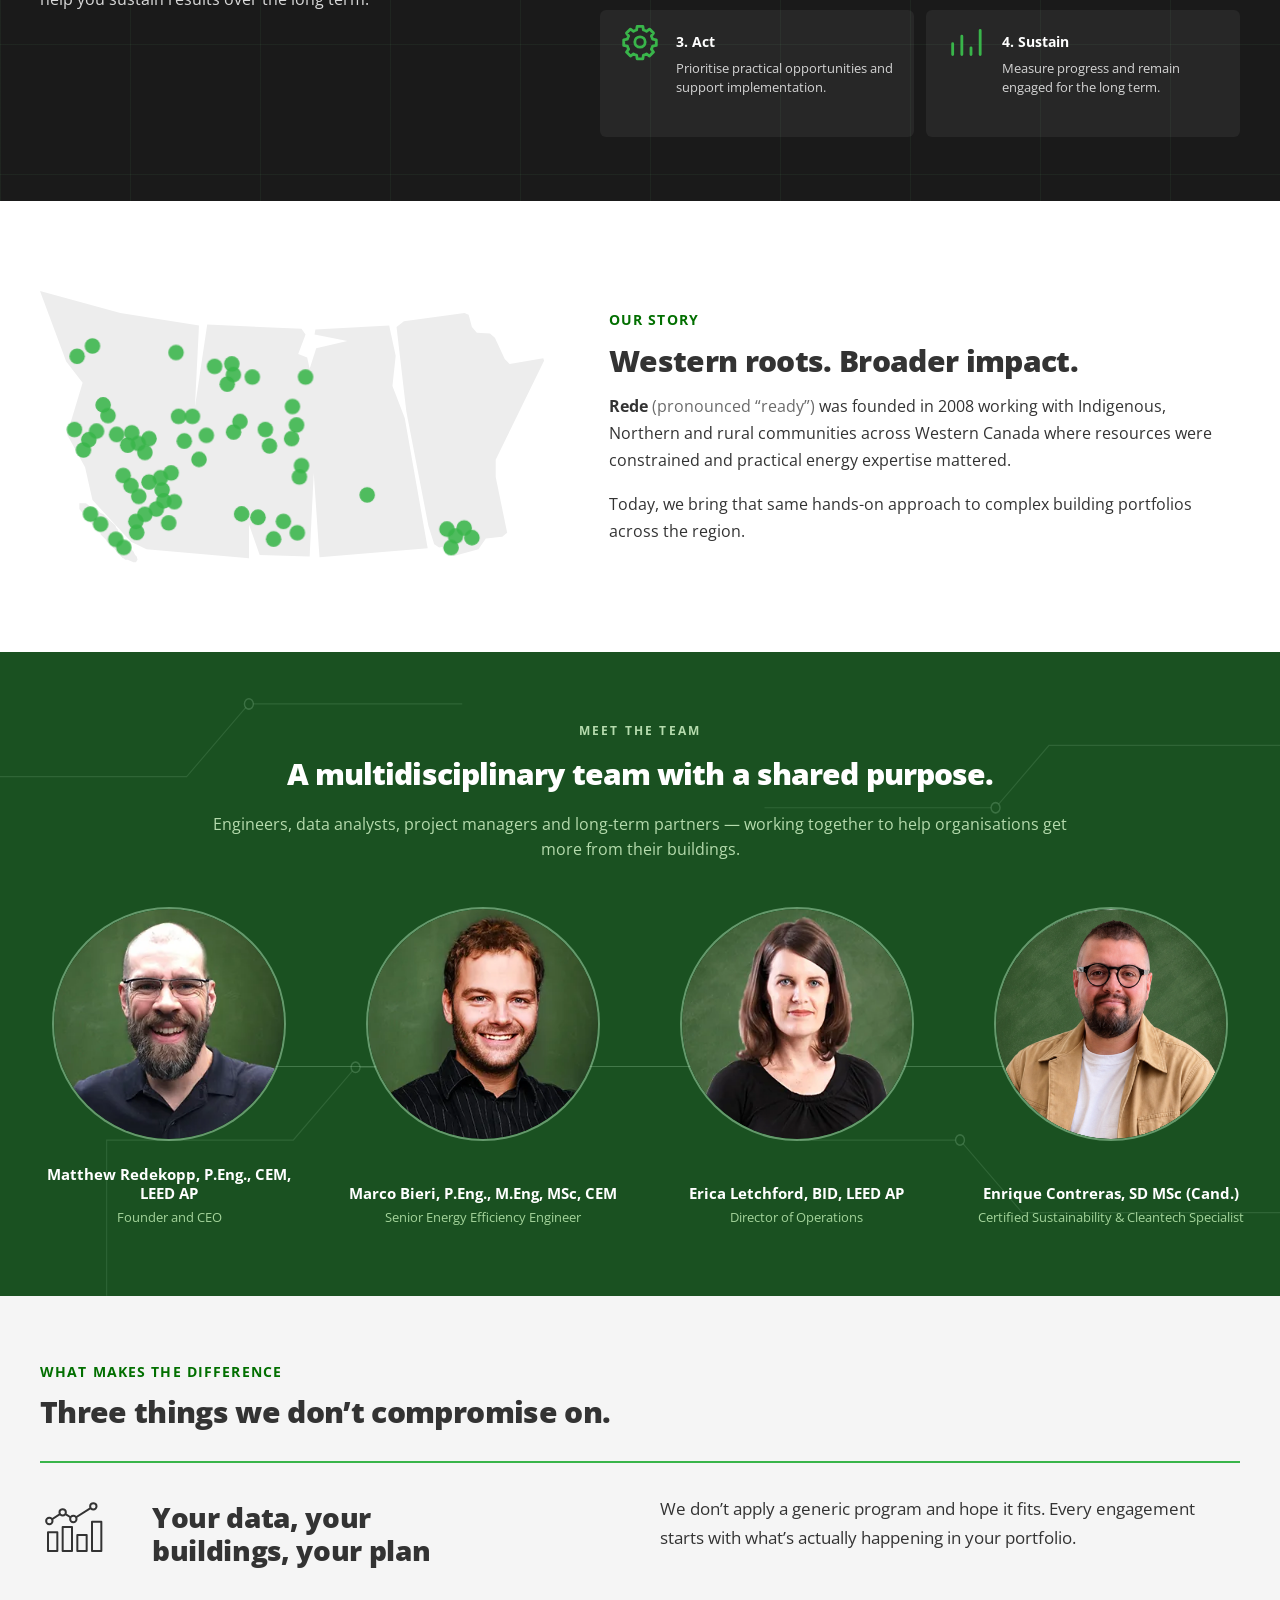
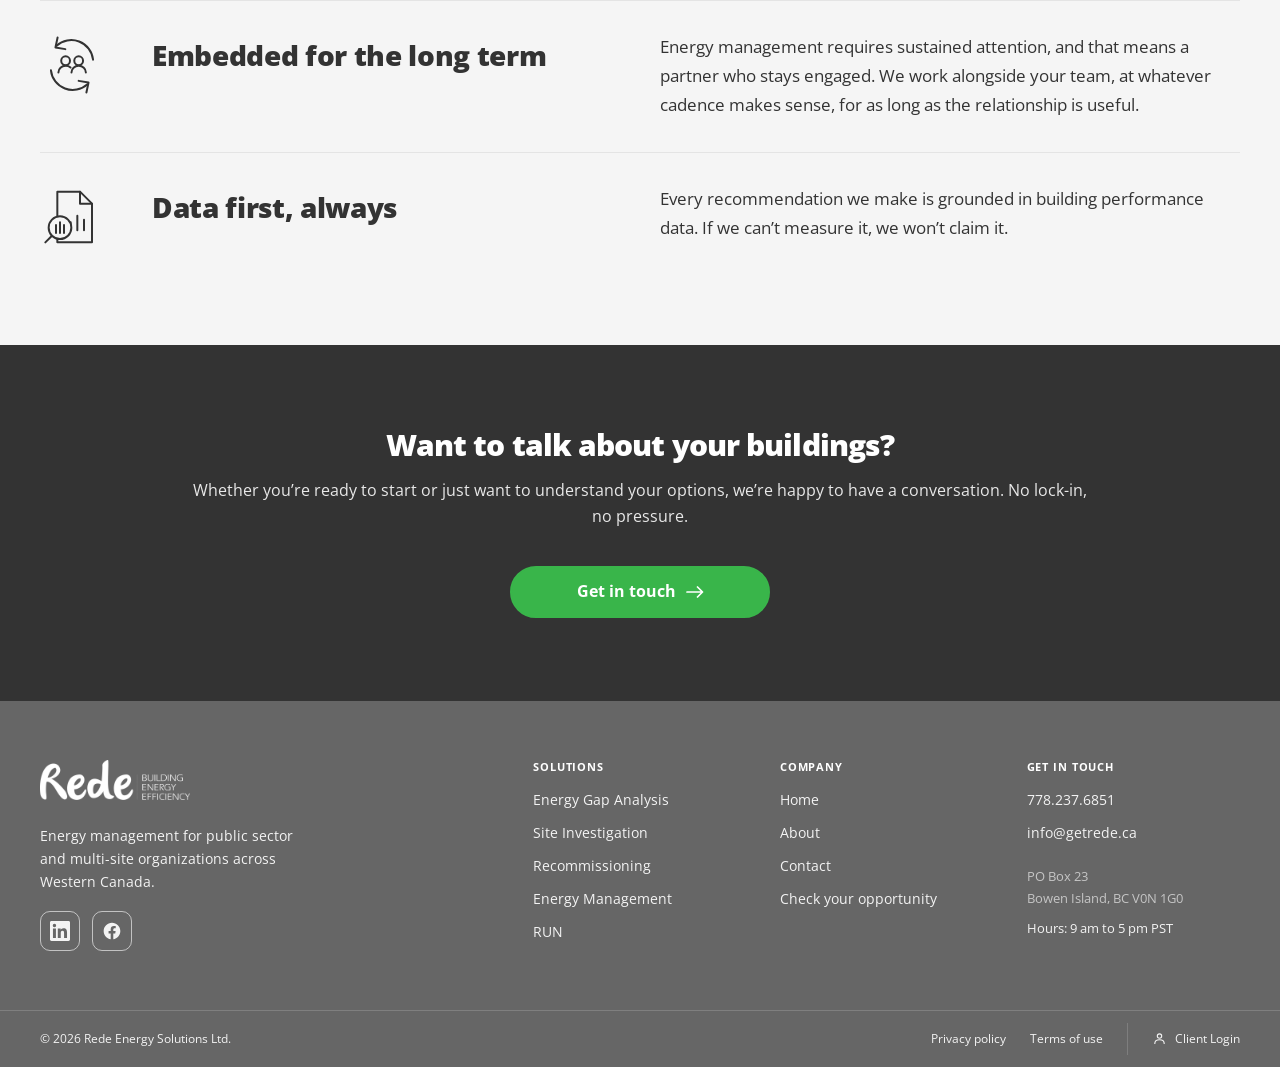
==== commit 86b80f27: "La barra "Paragraph" mueve el cuerpo entero, no solo los de entrada Lo vio el usuario: la barra solo" ====
--- a/about.html
+++ b/about.html
@@ -13,19 +13,19 @@
 <link rel="preconnect" href="https://fonts.gstatic.com" crossorigin>
 <link href="https://fonts.googleapis.com/css2?family=Open+Sans:wght@400;600;700;800&display=swap" rel="stylesheet">
 
-<link rel="stylesheet" href="css/tokens.css?v=202610231014">
-<link rel="stylesheet" href="css/style.css?v=202610231014">
-<link rel="stylesheet" href="css/d2.css?v=202610231014">
-<link rel="stylesheet" href="css/d2-variantes.css?v=202610231014">
-<link rel="stylesheet" href="css/v1.css?v=202610231014">
+<link rel="stylesheet" href="css/tokens.css?v=202610231043">
+<link rel="stylesheet" href="css/style.css?v=202610231043">
+<link rel="stylesheet" href="css/d2.css?v=202610231043">
+<link rel="stylesheet" href="css/d2-variantes.css?v=202610231043">
+<link rel="stylesheet" href="css/v1.css?v=202610231043">
 <!-- d2-ega.css: el hero se copia de Energy Gap Analysis y sus reglas
      viven ahi. Sin esta hoja el marcado no tiene un solo estilo. -->
-<link rel="stylesheet" href="css/d2-ega.css?v=202610231014">
-<link rel="stylesheet" href="css/d2-about.css?v=202610231014">
+<link rel="stylesheet" href="css/d2-ega.css?v=202610231043">
+<link rel="stylesheet" href="css/d2-about.css?v=202610231043">
 <!-- PRUEBA DE FONDO (16/9/2026) -- temporal, se retira al elegir -->
-<link rel="stylesheet" href="css/prueba-fondos.css?v=202610231014">
+<link rel="stylesheet" href="css/prueba-fondos.css?v=202610231043">
 <!-- Regulador de tamano de titulares: herramienta de trabajo -->
-<link rel="stylesheet" href="css/ajuste-titulos.css?v=202610231014">
+<link rel="stylesheet" href="css/ajuste-titulos.css?v=202610231043">
 </head>
 <body class="d2">
 
--- a/css/style.css
+++ b/css/style.css
@@ -2467,7 +2467,7 @@
 
 .ruta__texto {
   margin-bottom: var(--sp-5);
-  font-size: var(--fs-body);
+  font-size: var(--fs-lead);
   color: var(--c-texto-cuerpo);
 }
 
@@ -2535,7 +2535,7 @@
   margin-top: var(--sp-5);
   padding-top: var(--sp-5);
   border-top: 1px solid rgba(255, 255, 255, .14);
-  font-size: var(--fs-small);
+  font-size: var(--fs-lead);
   line-height: 1.65;
   color: rgba(255, 255, 255, .6);
 }
@@ -3319,7 +3319,7 @@
 }
 
 .dos-col__texto {
-  font-size: var(--fs-body-lg);
+  font-size: var(--fs-lead);
   color: var(--c-texto-cuerpo);
 }
 
@@ -3530,7 +3530,7 @@
 }
 
 .funcion__texto {
-  font-size: var(--fs-small);
+  font-size: var(--fs-lead);
   line-height: 1.65;
   color: var(--c-texto-cuerpo);
 }
@@ -3641,7 +3641,7 @@
 
 .nivel__texto {
   margin-bottom: var(--sp-5);
-  font-size: var(--fs-small);
+  font-size: var(--fs-lead);
   line-height: 1.65;
   color: var(--c-texto-cuerpo);
 }
--- a/css/d2-variantes.css
+++ b/css/d2-variantes.css
@@ -5595,7 +5595,7 @@
 
 .d2 .d2-cta-bal__parrafo {
   margin: var(--d2-e3) 0 0;
-  font-size: 1.0625rem;
+  font-size: var(--fs-lead);
   line-height: 1.6;
   color: var(--c-texto-cuerpo);
 }
@@ -9706,12 +9706,16 @@
 .d2 .d2-res-cen__inner {
   position: relative;
   z-index: 1;
-  max-width: 1040px;
+  /* 23/10/2026: sube con las otras dos, manteniendo el margen que
+     siempre tuvo sobre el contenido. */
+  max-width: clamp(1040px, 72vw, 1330px);
   margin-inline: auto;
 }
 
 .d2 .d2-res-cen__contenido {
-  max-width: 980px;
+  /* 23/10/2026: crece con la cita. Con 980 fijos recortaba la caja de la
+     cita, que a 42px de letra pide mas sitio. */
+  max-width: clamp(980px, 68vw, 1260px);
   margin-inline: auto;
   text-align: center;
 }
@@ -9726,7 +9730,16 @@
 }
 
 .d2 .d2-res-cen__cita {
-  max-width: 960px;
+  /* 23/10/2026: la caja crece con la letra.
+
+     La cita escala de 26 a 42px, pero esto estaba clavado en 960: a
+     1600 de ancho la letra llegaba a 40px dentro de la misma caja y la
+     ultima linea se quedaba con un 5%, o sea "it." colgando solo.
+
+     62vw deja el ancho igual hasta 1550 --62vw de 1550 son 961-- y de
+     ahi arriba lo ensancha hasta 1180, que es lo que el texto pide a
+     42px para no dejar huerfanos. */
+  max-width: clamp(960px, 67vw, 1240px);
   margin: 0 auto;
   font-size: clamp(26px, 2.5vw, 42px);
   font-weight: 400;
@@ -10301,7 +10314,9 @@
 
 .d2 .d2-faq-dato__r p {
   margin: 0 0 10px;
-  font-size: 15px;
+  /* 23/10/2026: con la barra, como el resto del cuerpo. Son los
+     parrafos mas largos del sitio y estaban a 15px fijos. */
+  font-size: var(--fs-lead);
   line-height: 1.65;
   color: var(--c-texto-cuerpo, #333333);
 }
@@ -14415,7 +14430,7 @@
      retrato y sobraba verde a la derecha. */
   margin: clamp(16px, 1.8vw, 22px) 0 0;
   max-width: 86ch;
-  font-size: .9375rem;
+  font-size: var(--fs-lead);
   line-height: 1.6;
   color: #B5DBAD;
 }
--- a/css/v1.css
+++ b/css/v1.css
@@ -159,7 +159,7 @@
 .prueba-sec__texto {
   margin: clamp(var(--sp-5), 2.4vw, var(--sp-6)) 0 0;
   padding-top: clamp(var(--sp-5), 2.4vw, var(--sp-6));
-  font-size: var(--fs-body-sm);
+  font-size: var(--fs-lead);
   line-height: 1.65;
   color: var(--c-texto-cuerpo);
   border-top: 1px solid var(--c-borde);
@@ -2457,7 +2457,7 @@
 
 .d2 .comp__resumen-n {
   flex: none;
-  font-size: clamp(40px, 3.9vw, 56px);
+  font-size: var(--fs-lead);
   font-weight: var(--fw-extrabold, 800);
   line-height: 1;
   color: var(--c-blanco, #FFFFFF);
@@ -2470,7 +2470,7 @@
    Y deja de ser flex: ahora lleva dentro la fuente en negrita, y un flex
    pondria las dos partes una al lado de la otra en vez de seguidas. */
 .d2 .comp__resumen-t {
-  font-size: var(--fs-small, .875rem);
+  font-size: var(--fs-lead);
   line-height: 1.5;
   color: rgba(255, 255, 255, .86);
   align-self: center;
@@ -3864,3 +3864,41 @@
   .d2 .anillo { max-width: 300px; }
   .d2 .anillo__eti { font-size: 15px; }
 }
+
+/* --------------------------------------------------------------------------
+   LA RETICULA DEL FONDO (23/10/2026)
+
+   La misma que la cabecera negra de la calculadora y la banda de About:
+   dos degradados cruzados que dejan una linea de 1px cada 130px, en verde
+   de marca al 6%. Sobre el negro se intuye sin competir con el texto.
+
+   Sin mascara: la calculadora recorta la suya porque alli la banda negra
+   es solo la cabecera; esta seccion es oscura entera.
+
+   Decorativa: va en un ::before con pointer-events none, asi que no entra
+   en el arbol de accesibilidad ni intercepta el raton.
+   -------------------------------------------------------------------------- */
+.d2 .ciclo-sec--anillo {
+  /* la capa de abajo se ancla a la seccion; sin esto buscaria el ancestro
+     posicionado mas cercano */
+  position: relative;
+  overflow: hidden;
+}
+
+.d2 .ciclo-sec--anillo::before {
+  content: "";
+  position: absolute;
+  inset: 0;
+  z-index: 0;
+  pointer-events: none;
+  background-image:
+    linear-gradient(rgba(126, 225, 142, .06) 1px, transparent 1px),
+    linear-gradient(90deg, rgba(126, 225, 142, .06) 1px, transparent 1px);
+  background-size: 130px 130px;
+}
+
+.d2 .ciclo-sec--anillo .ciclo-sec__inner {
+  /* por encima de la reticula, igual que .calc__inner y .ab-mas__inner */
+  position: relative;
+  z-index: 1;
+}
--- a/css/d2-ega.css
+++ b/css/d2-ega.css
@@ -2578,6 +2578,56 @@
      sea el ancho de pantalla, y reparta el resto entre las dos columnas
      de datos. Un tope solo, en movil, donde ya no cabe. */
   width: 0;
+}
+
+/* --------------------------------------------------------------------------
+   EL "VS" ENTRE LAS DOS COLUMNAS (23/10/2026)
+
+   Va en CSS y no en el HTML: la tabla es una <table> de verdad, asi que
+   un <span> suelto entre los dos <th> ensuciaria la estructura y un
+   lector de pantalla lo leeria como si fuera otra columna. Un ::after
+   sobre la fila de cabeceras lo pinta encima sin tocar el marcado.
+
+   Se coloca a la mitad exacta de la tabla y a la altura de los nombres,
+   que es donde el ojo compara las dos palabras.
+
+   Lleva fondo propio --el de la seccion-- porque cae sobre el canto de
+   las dos tarjetas: sin el se leeria encima de los dos colores a la vez.
+   -------------------------------------------------------------------------- */
+.d2 .ega-tabla thead .ega-tabla__cab--gap {
+  position: relative;
+}
+
+/* Anclado al <th> de la derecha y no a la fila: su borde izquierdo ES la
+   union de las dos columnas. Con `left: 50%` sobre la fila caia en la
+   mitad de la TABLA, 59px a la izquierda, porque la columna de etiquetas
+   --FOCUS, KEY QUESTION...-- desplaza el centro. */
+.d2 .ega-tabla thead .ega-tabla__cab--gap::after {
+  content: "VS";
+  position: absolute;
+  left: 0;
+  top: 58%;
+  transform: translate(-50%, -50%);
+  z-index: 2;
+  pointer-events: none;
+
+  padding: 5px 9px;
+  border-radius: 999px;
+  /* el fondo de la seccion, #1A5121. No tiene variable: va a pelo
+     en d2-ega.css, asi que aqui tambien. */
+  background: #1A5121;
+
+  font-size: 13px;
+  font-weight: 700;
+  letter-spacing: .06em;
+  line-height: 1;
+  color: var(--c-blanco, #FFFFFF);
+}
+
+@media (max-width: 560px) {
+  /* En movil las dos columnas se estrechan y el VS se comeria el nombre
+     de las dos. */
+  .d2 .ega-tabla thead .ega-tabla__cab--gap::after { display: none; }
 }
 
 /* --- LAS CABECERAS ------------------------------------------------- */
--- a/css/d2-about.css
+++ b/css/d2-about.css
@@ -87,7 +87,9 @@
    etiqueta alcanza mas de lo que su nombre sugiere. */
 .d2 .ab-origen__texto p:not(.eyebrow) {
   margin: var(--sp-4) 0 0;
-  font-size: var(--fs-body);
+  /* 23/10/2026: con la barra. Es el "Our story" de About, texto corrido
+     de seccion como cualquier otro. */
+  font-size: var(--fs-lead);
   line-height: 1.7;
   color: var(--c-texto-cuerpo, #333333);
 }
